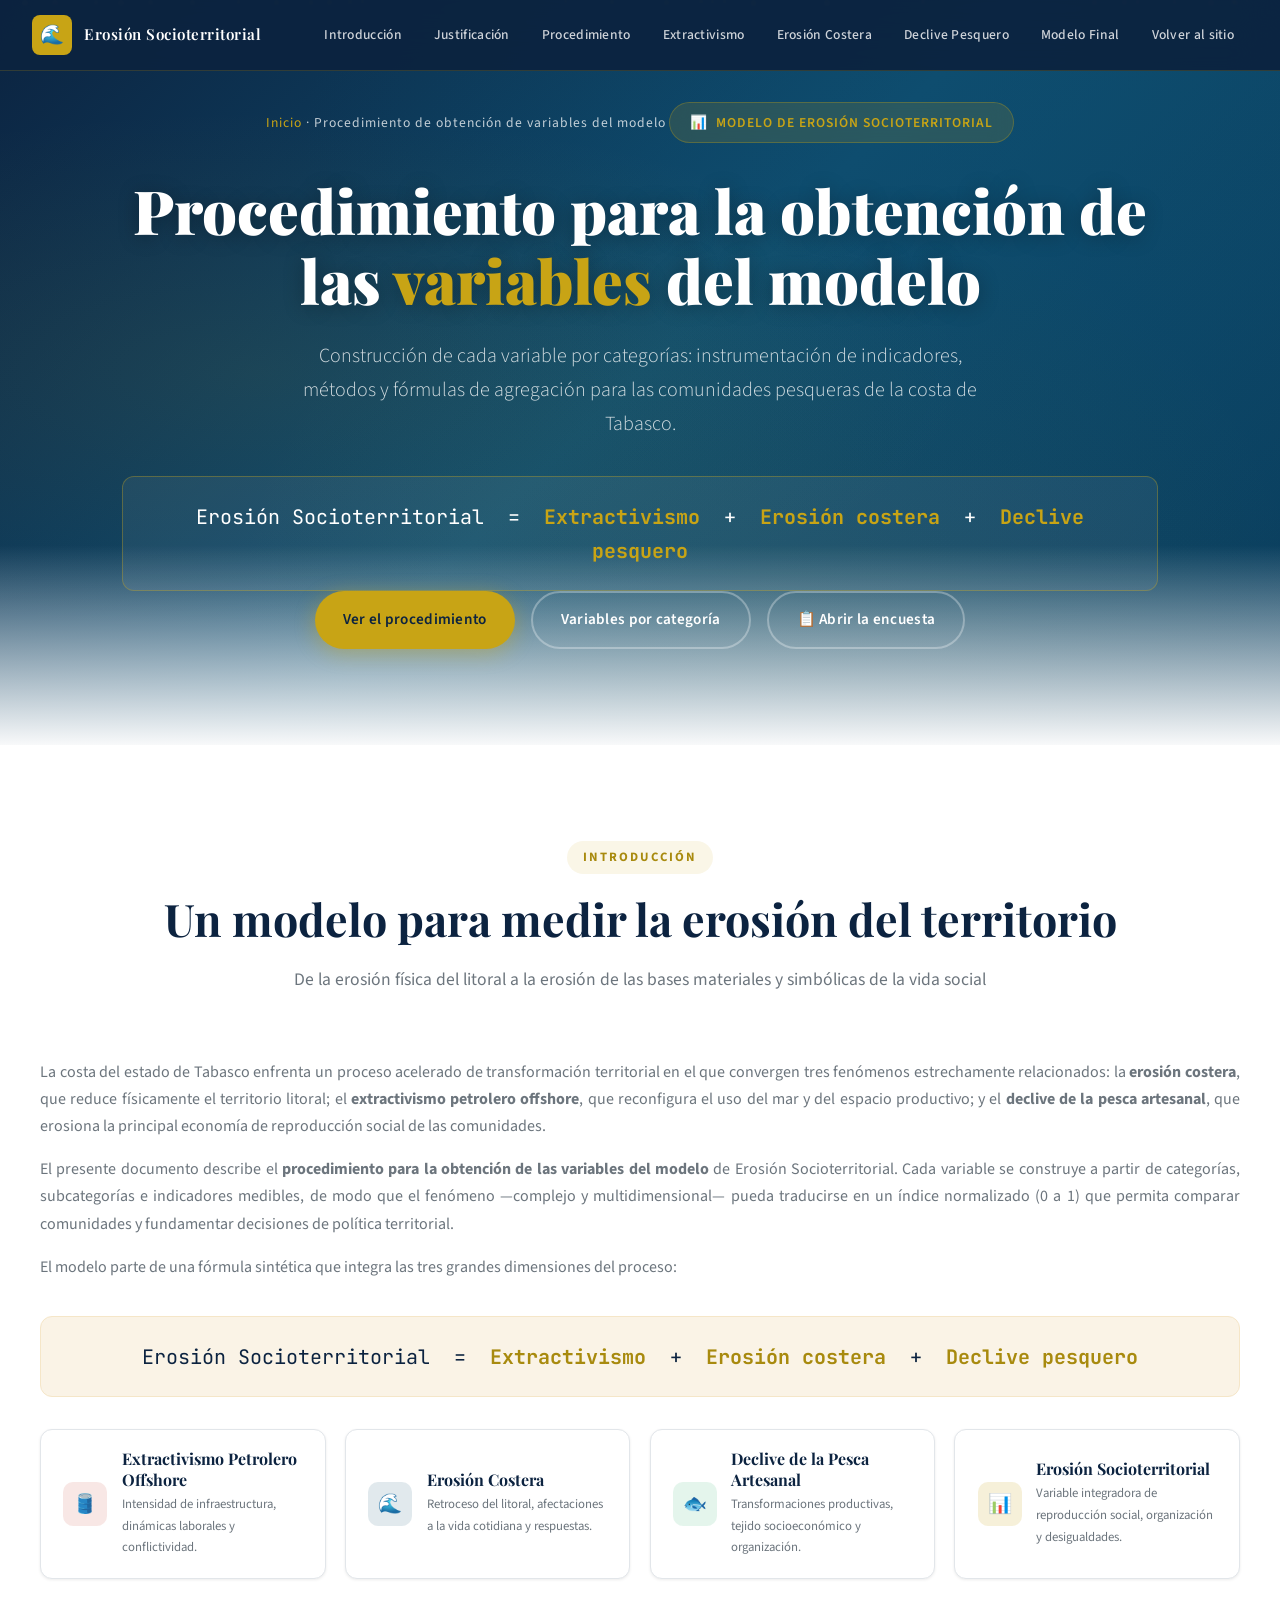
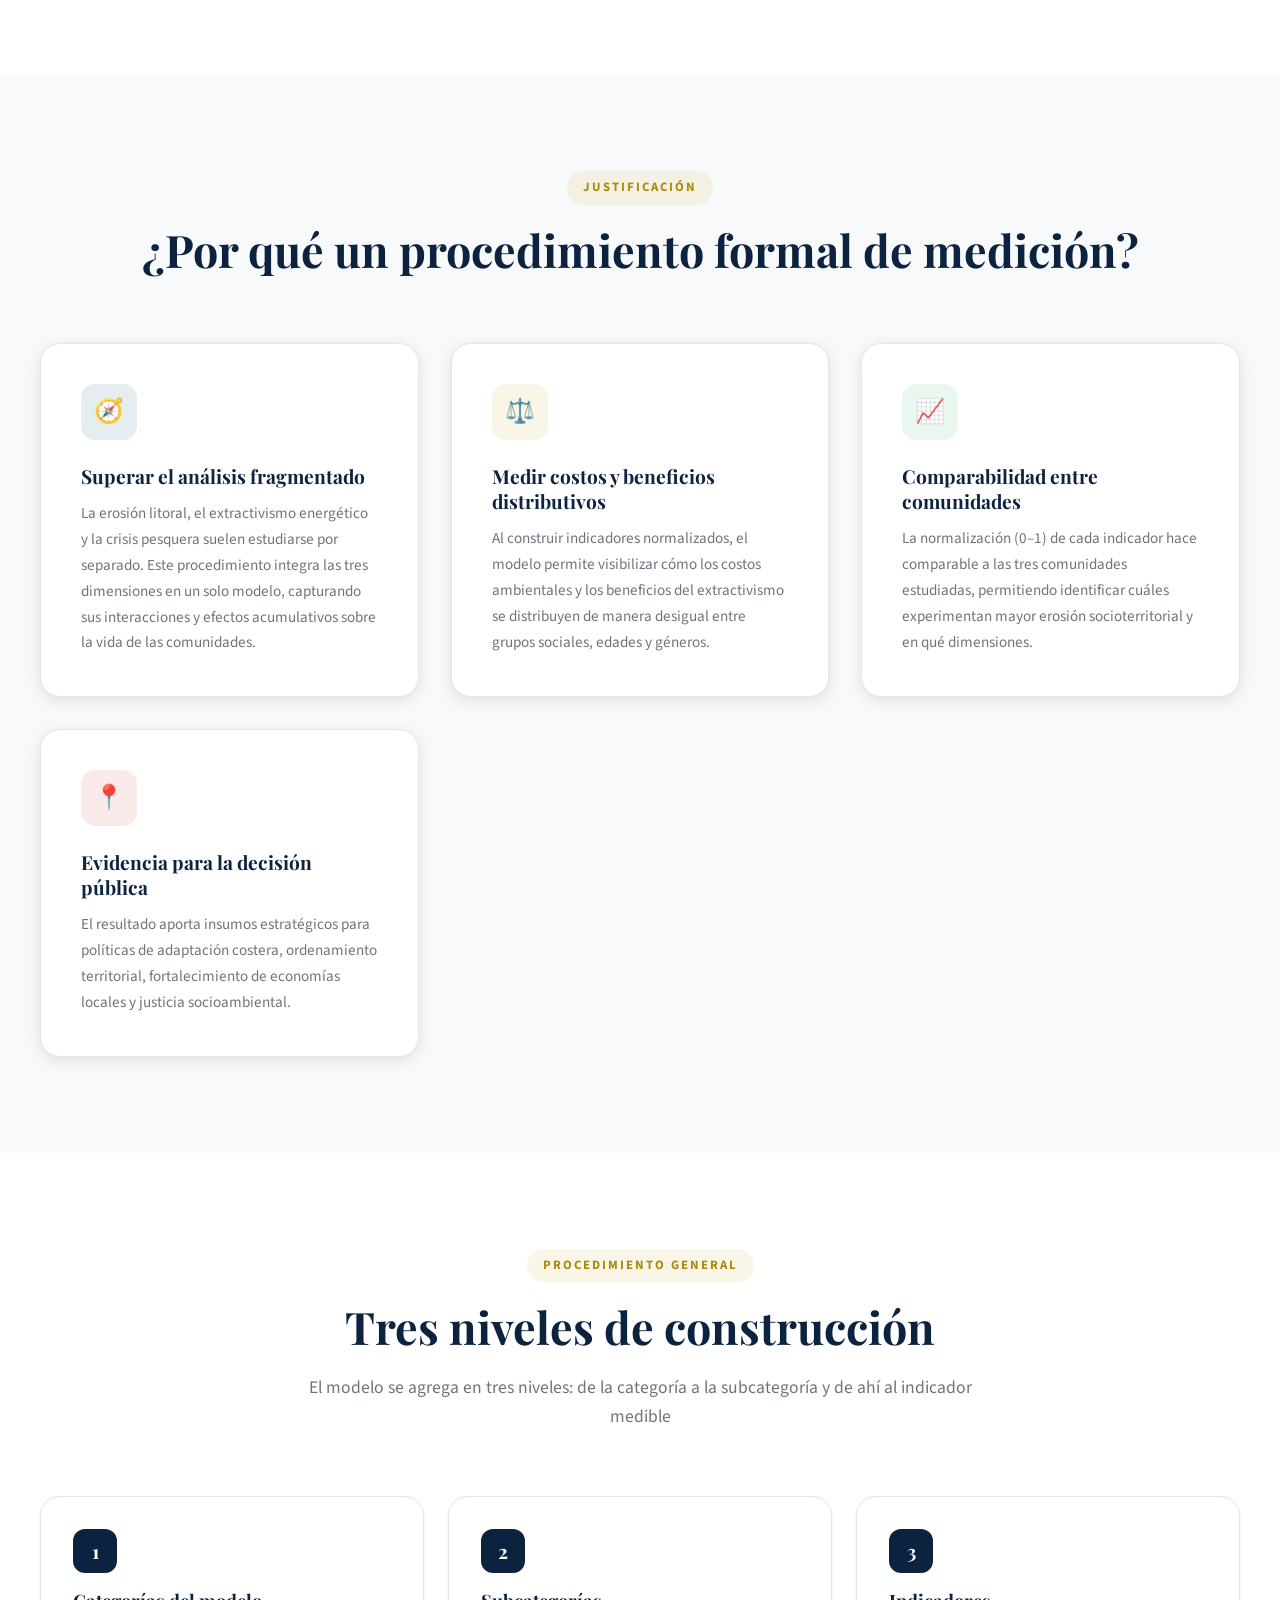
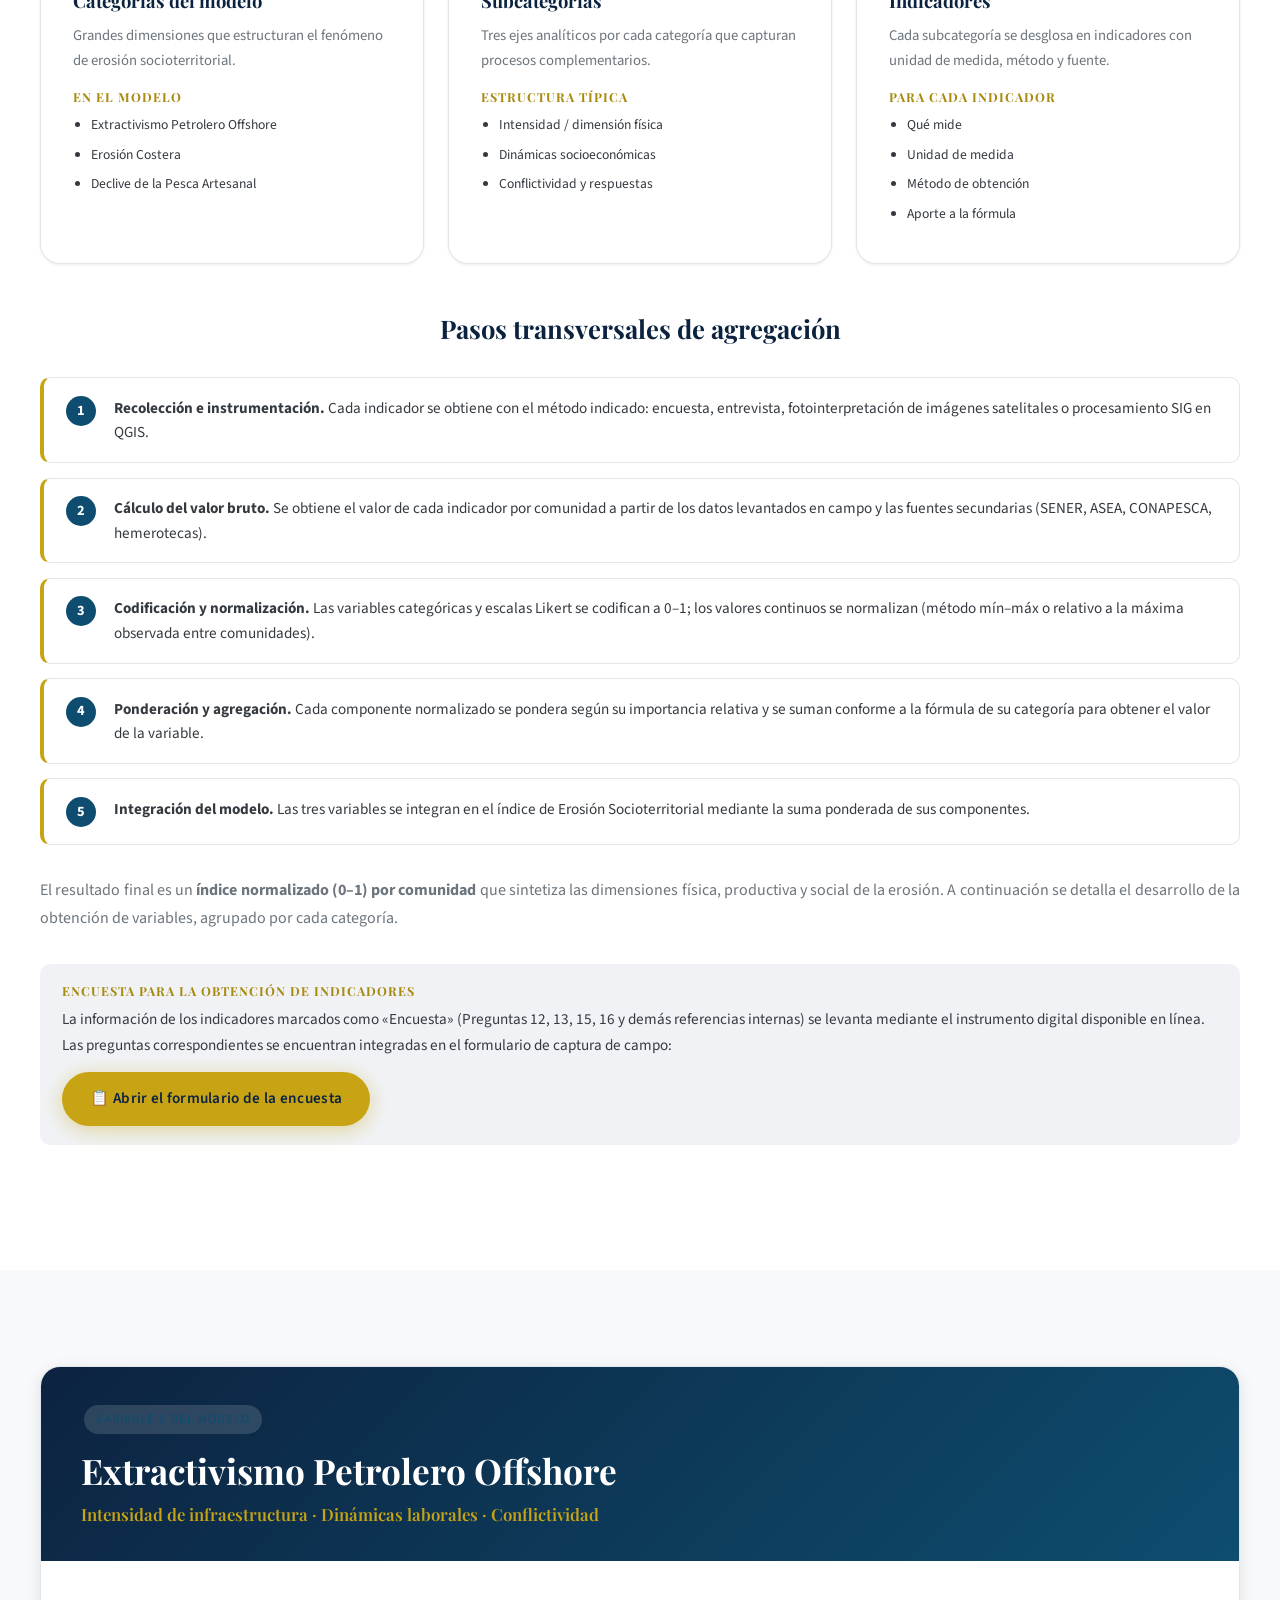
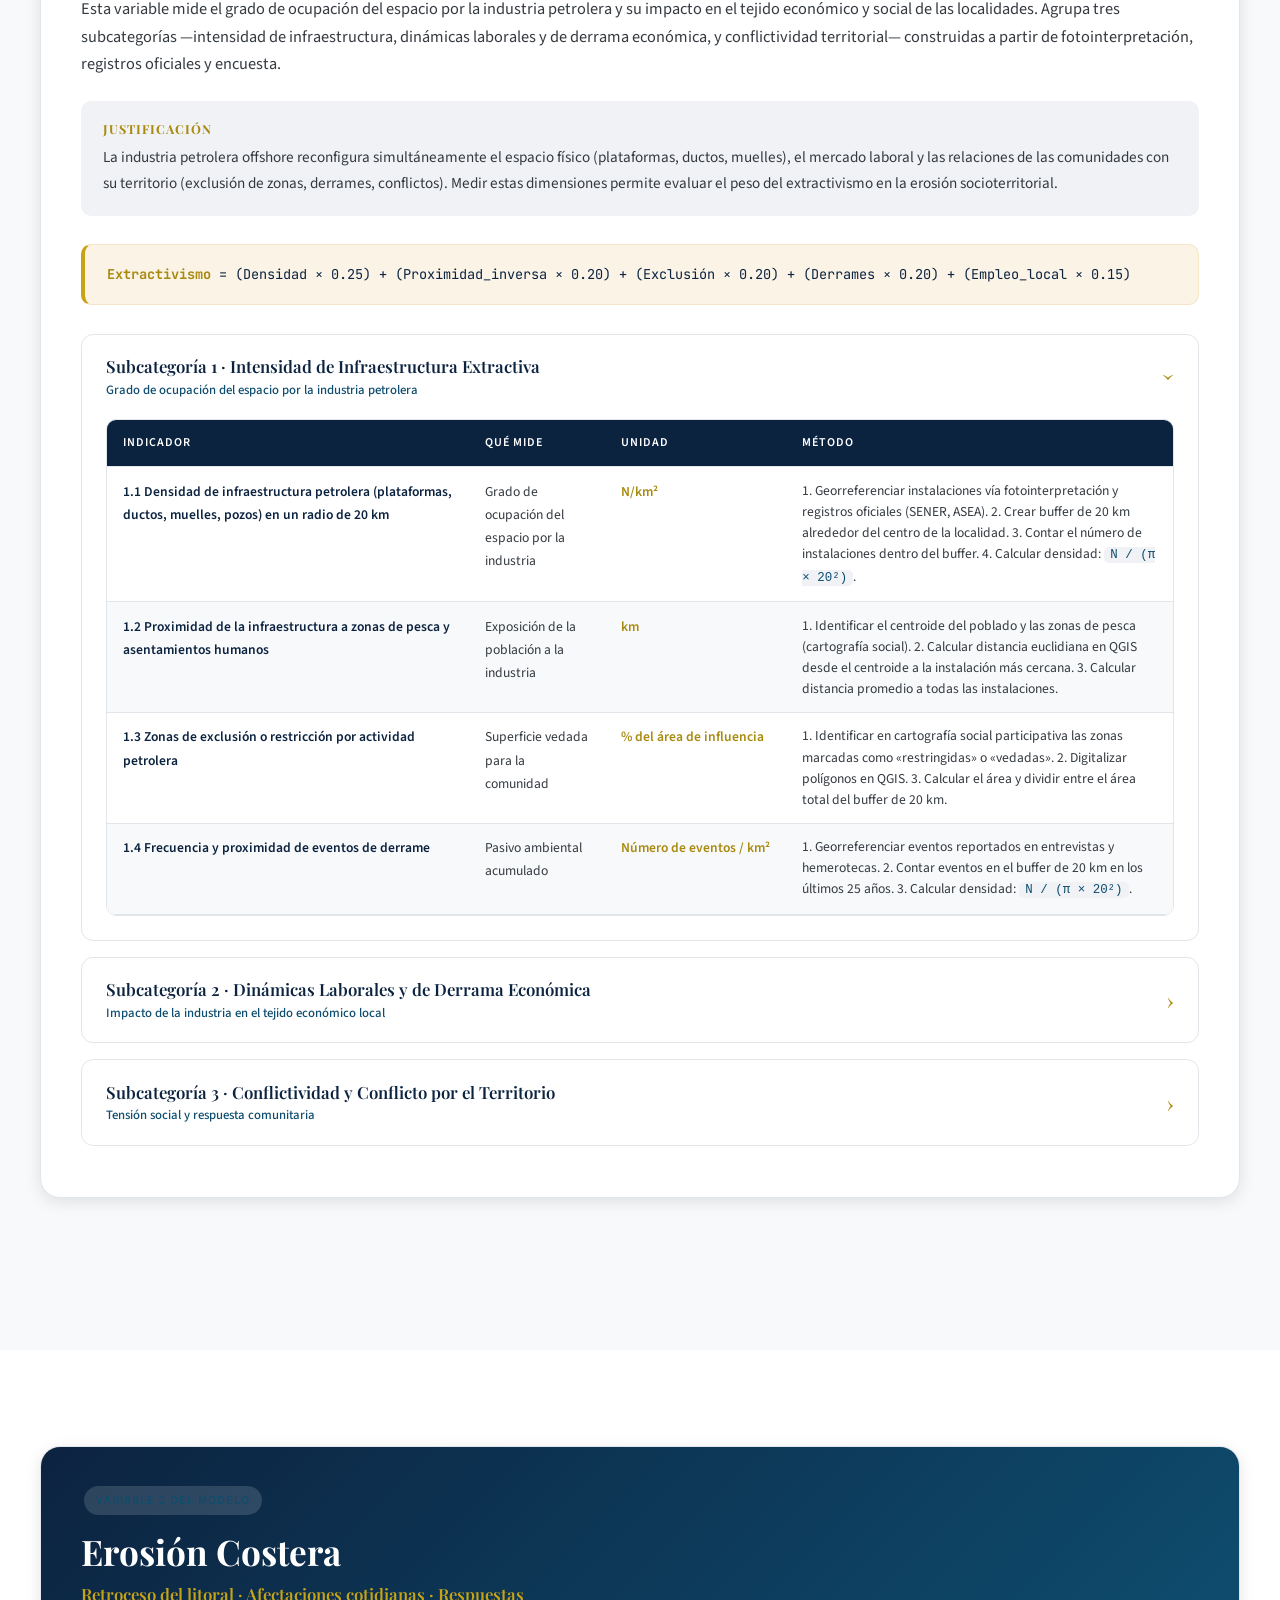
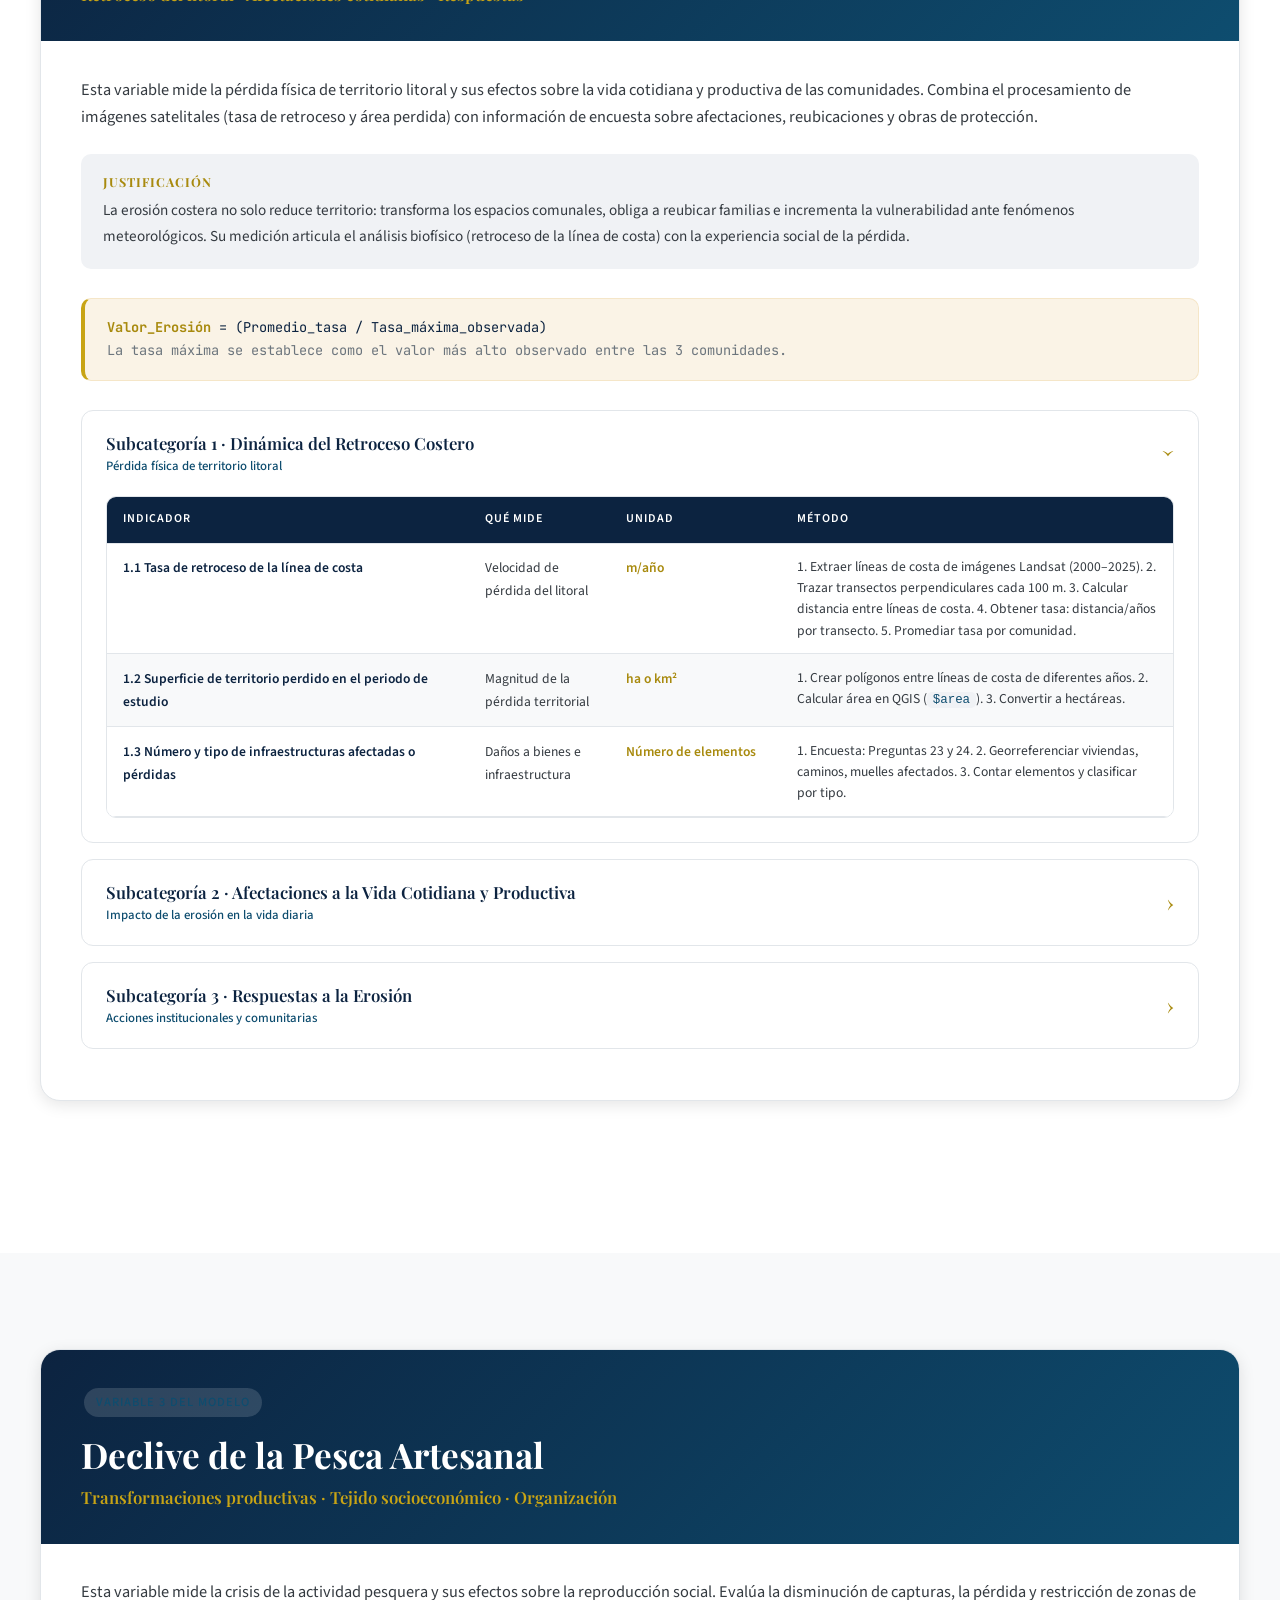
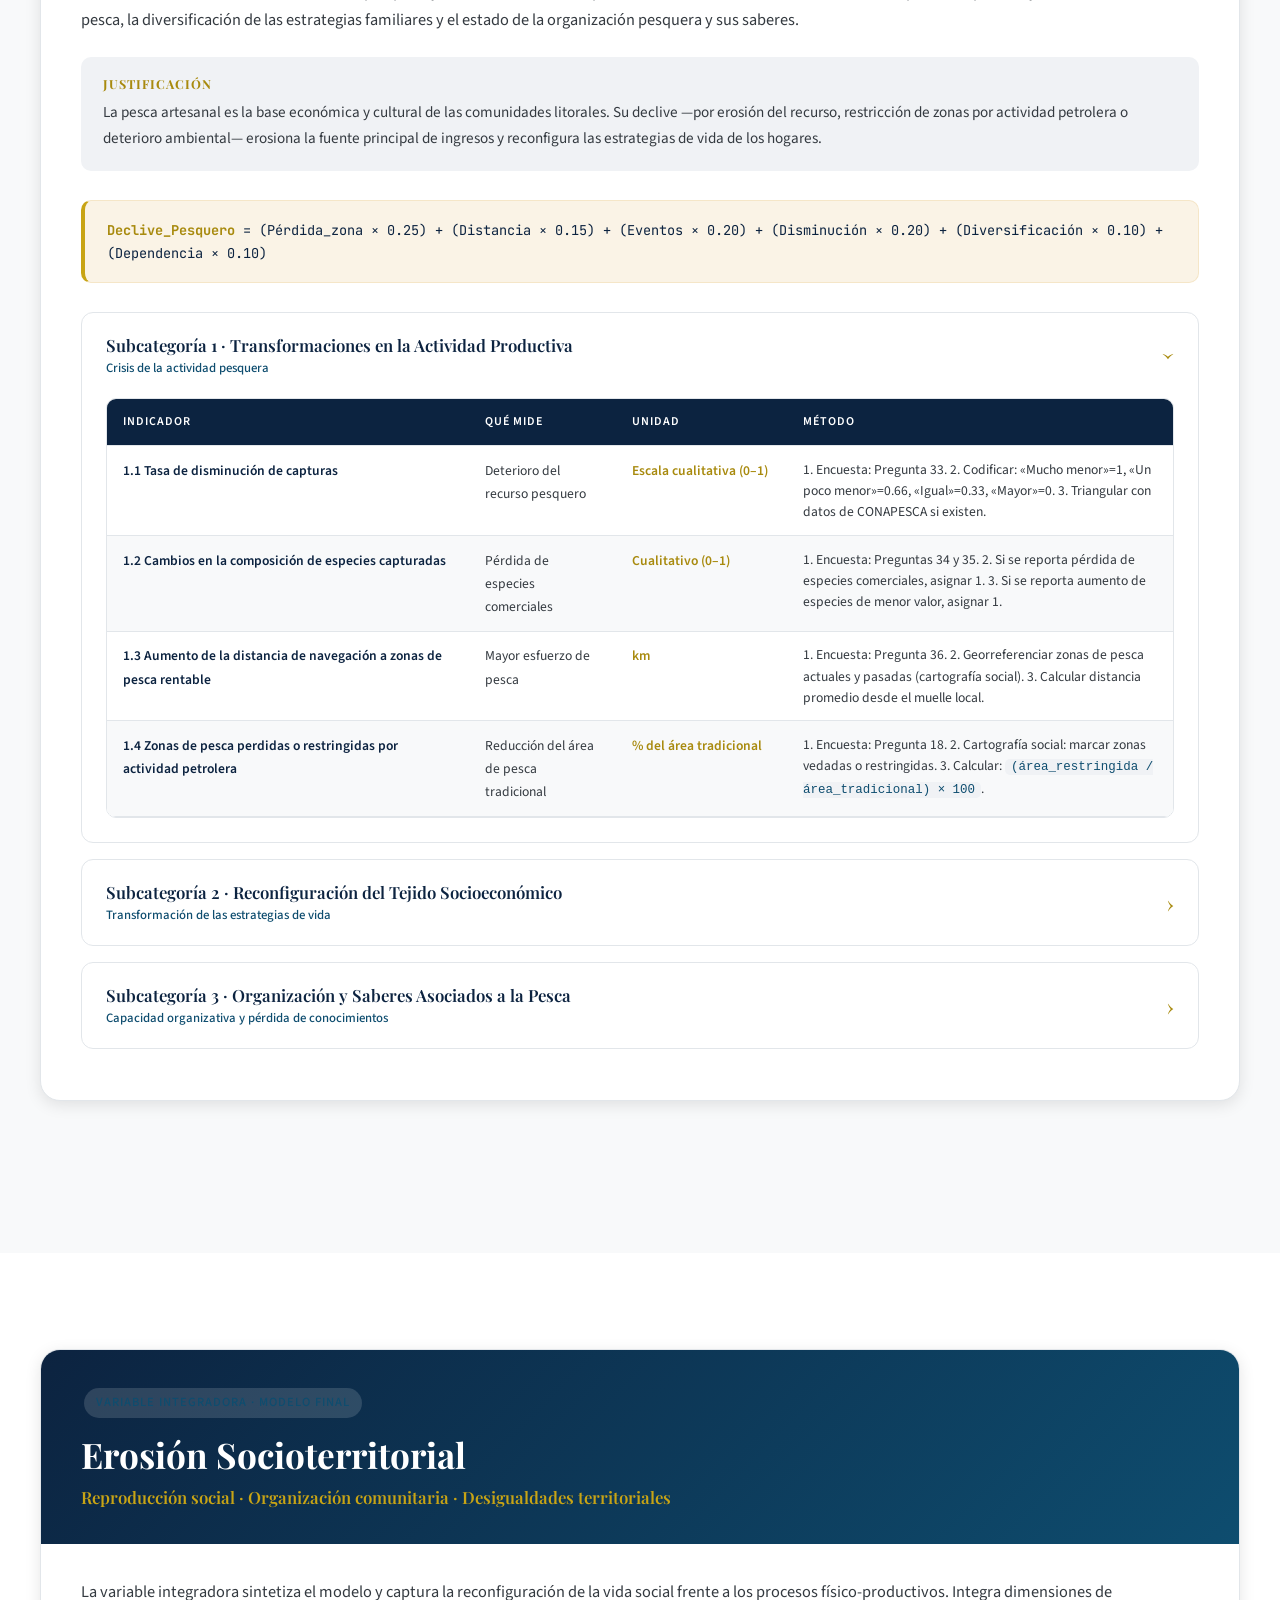
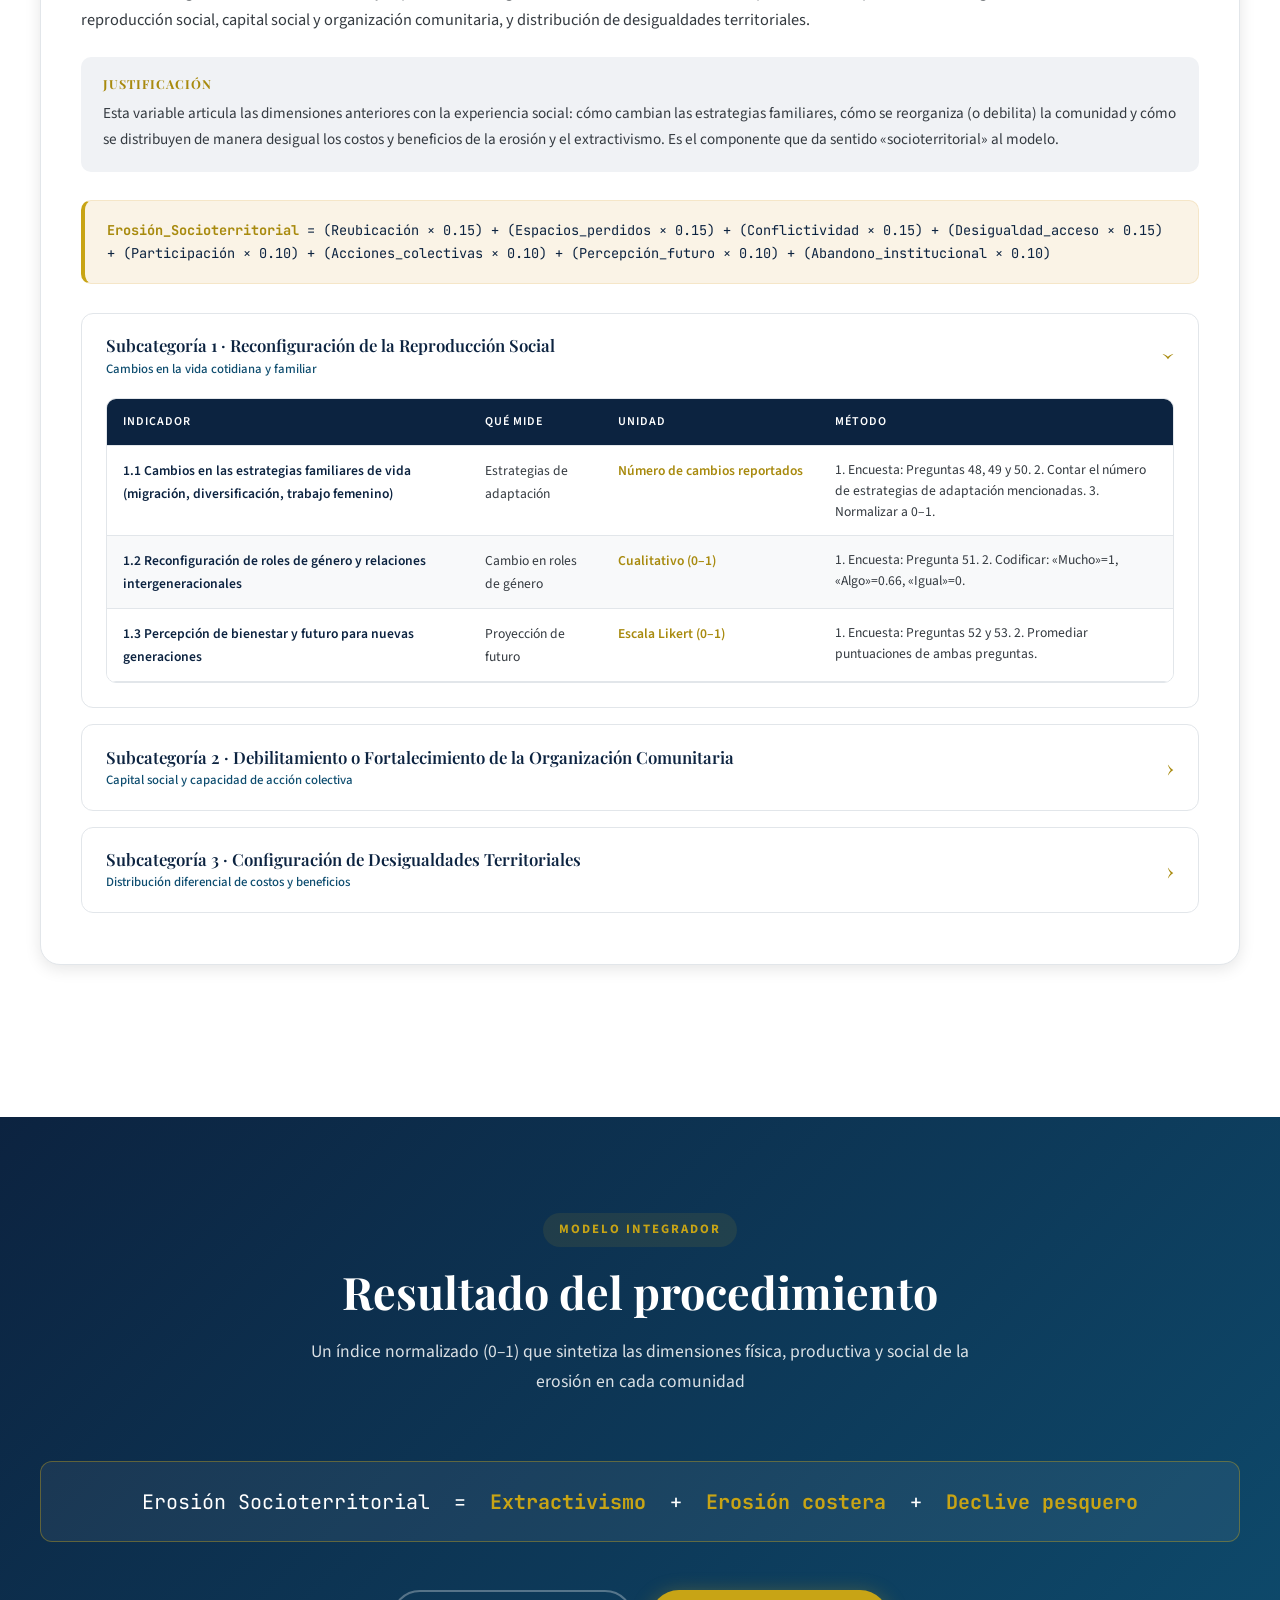
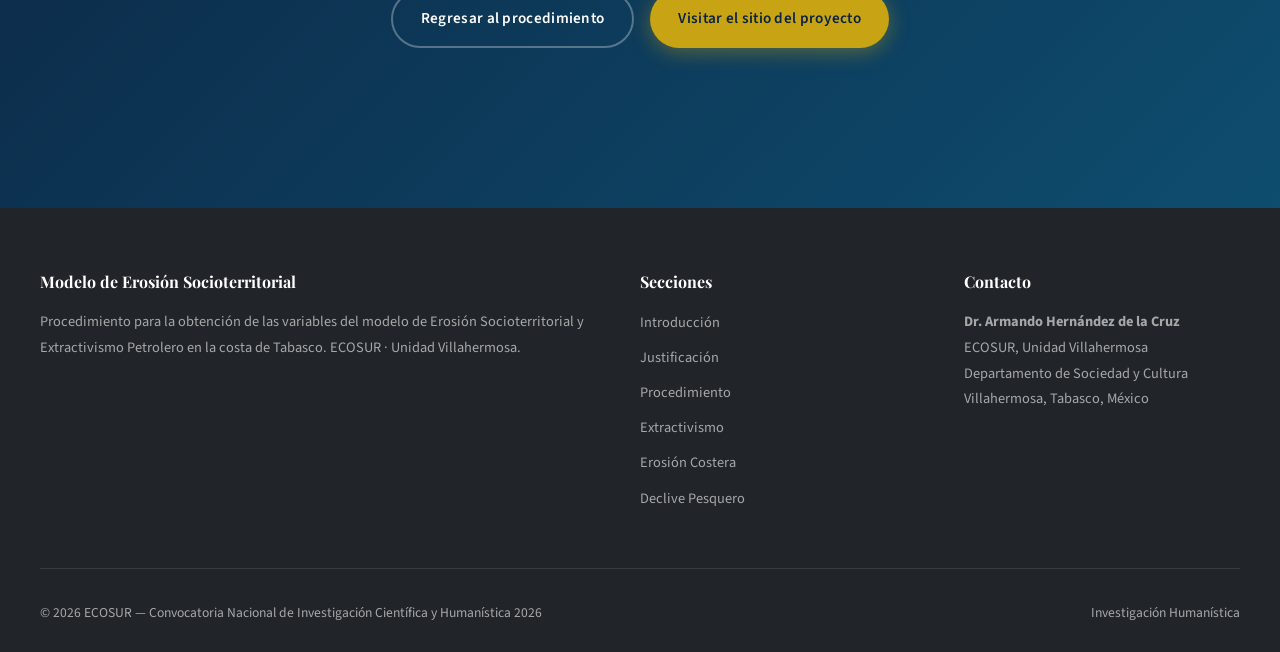
==== modelo.html @ 34bee5a0 "Localidades" ====
<!DOCTYPE html>
<html lang="es">
<head>
  <meta charset="UTF-8">
  <meta name="viewport" content="width=device-width, initial-scale=1.0">
  <title>Modelo de Erosión Socioterritorial · Procedimiento de obtención de variables | ECOSUR</title>
  <meta name="description" content="Procedimiento metodológico para la obtención de las variables del modelo de Erosión Socioterritorial: Extractivismo petrolero, Erosión costera y Declive pesquero. Construcción de cada variable por categorías.">
  <meta name="author" content="Dr. Armando Hernández de la Cruz - ECOSUR">

  <link rel="stylesheet" href="css/style.css">
  <link rel="icon" href="data:image/svg+xml,<svg xmlns='http://www.w3.org/2000/svg' viewBox='0 0 100 100'><text y='.9em' font-size='90'>📊</text></svg>">

  <!-- Estilos propios de esta página (responsivos) -->
  <style>
    .mod-hero {
      padding-top: 70px;
      min-height: auto;
      padding-bottom: 4rem;
    }
    .mod-hero .hero-content { max-width: 1100px; }
    .mod-breadcrumb {
      display: inline-block; margin-bottom: 1.2rem;
      font-size: 0.85rem; color: rgba(255,255,255,0.75);
      letter-spacing: 1px;
    }
    .mod-breadcrumb a { color: var(--accent); text-decoration: none; }
    .mod-breadcrumb a:hover { text-decoration: underline; }
    .mod-model-eq {
      margin-top: 2.2rem; padding: 1.4rem 1.8rem;
      background: rgba(255,255,255,0.06);
      border: 1px solid rgba(200,164,21,0.35);
      border-radius: var(--radius);
      font-family: 'JetBrains Mono', monospace;
      font-size: clamp(0.9rem, 2vw, 1.25rem);
      color: var(--white);
      text-align: center;
      line-height: 1.7;
    }
    .mod-model-eq strong { color: var(--accent); }

    /* Página de contenidos */
    .mod-toc {
      display: grid; grid-template-columns: repeat(auto-fit, minmax(230px,1fr));
      gap: 1.2rem; margin-top: 2rem;
    }
    .mod-toc a {
      text-decoration: none; color: inherit;
      background: var(--white); border: 1px solid var(--gray-200);
      border-radius: var(--radius); padding: 1.2rem 1.4rem;
      box-shadow: var(--shadow-sm); transition: var(--transition);
      display: flex; align-items: center; gap: 0.9rem;
    }
    .mod-toc a:hover { transform: translateY(-4px); box-shadow: var(--shadow-lg); border-color: var(--accent); }
    .mod-toc .ico {
      width: 44px; height: 44px; border-radius: 10px; flex-shrink: 0;
      display: flex; align-items: center; justify-content: center; font-size: 1.2rem;
    }
    .mod-toc .ico.c1 { background: rgba(192,57,43,.12); }
    .mod-toc .ico.c2 { background: rgba(14,77,111,.12); }
    .mod-toc .ico.c3 { background: rgba(39,174,96,.12); }
    .mod-toc .ico.c4 { background: rgba(200,164,21,.16); }
    .mod-toc h4 { font-size: 1rem; margin-bottom: 0.2rem; color: var(--primary); }
    .mod-toc p { font-size: 0.8rem; color: var(--gray-600); margin: 0; }

    /* Flujo metodológico en 3 niveles */
    .mod-flow {
      display: grid; grid-template-columns: repeat(3, 1fr); gap: 1.5rem;
      margin: 2.5rem 0;
    }
    .mod-flow-card {
      background: var(--white); border: 1px solid var(--gray-200);
      border-radius: var(--radius-lg); padding: 2rem; box-shadow: var(--shadow-sm);
      position: relative; transition: var(--transition);
    }
    .mod-flow-card:hover { box-shadow: var(--shadow-lg); transform: translateY(-3px); }
    .mod-flow-num {
      width: 44px; height: 44px; border-radius: 12px; background: var(--primary);
      color: var(--white); display: flex; align-items: center; justify-content: center;
      font-family: 'Playfair Display', serif; font-weight: 700; font-size: 1.2rem;
      margin-bottom: 1rem;
    }
    .mod-flow-card h3 { font-size: 1.15rem; margin-bottom: 0.6rem; color: var(--primary); }
    .mod-flow-card p { font-size: 0.92rem; color: var(--gray-600); margin-bottom: 1rem; }
    .mod-flow-card h5 { font-size: 0.78rem; text-transform: uppercase; letter-spacing: 1px; color: var(--accent-dark); margin-bottom: 0.5rem; }
    .mod-flow-card ul { margin: 0; padding-left: 1.1rem; }
    .mod-flow-card li { font-size: 0.85rem; color: var(--gray-800); margin-bottom: 0.4rem; }

    /* Pasos generales de normalización */
    .mod-steps { margin: 2rem 0; counter-reset: st; }
    .mod-step {
      display: flex; gap: 1.1rem; padding: 1.1rem 1.4rem; margin-bottom: 0.9rem;
      background: var(--white); border: 1px solid var(--gray-200); border-left: 4px solid var(--accent);
      border-radius: 10px; align-items: flex-start;
    }
    .mod-step-n {
      counter-increment: st; flex-shrink: 0;
      width: 30px; height: 30px; border-radius: 50%; background: var(--sea); color: var(--white);
      display: flex; align-items: center; justify-content: center; font-weight: 700; font-size: 0.9rem;
    }
    .mod-step-n::before { content: counter(st); }
    .mod-step p { margin: 0; font-size: 0.95rem; line-height: 1.6; }

    /* Tarjetas de variables */
    .mod-var-anchor { scroll-margin-top: 90px; }
    .mod-var {
      background: var(--white); border: 1px solid var(--gray-200);
      border-radius: var(--radius-lg); box-shadow: var(--shadow-md);
      overflow: hidden; margin-bottom: 3.5rem;
    }
    .mod-var-head {
      padding: 2.2rem 2.5rem; color: var(--white);
      background: linear-gradient(135deg, var(--primary), var(--sea));
      position: relative;
    }
    .mod-var-head .tag {
      display: inline-block; font-size: 0.78rem; letter-spacing: 1px; text-transform: uppercase;
      background: rgba(255,255,255,0.14); padding: 4px 12px; border-radius: 50px; margin-bottom: 0.9rem;
    }
    .mod-var-head h2 { color: var(--white); font-size: clamp(1.5rem,3vw,2.2rem); margin-bottom: 0.6rem; }
    .mod-var-head h3 { color: var(--accent); font-size: 1.05rem; font-weight: 600; }
    .mod-var-body { padding: 2.2rem 2.5rem; }
    .mod-var-body .lead { font-size: 1.02rem; color: var(--gray-800); margin-bottom: 1.4rem; }

    .mod-formula {
      background: var(--sand-light); border: 1px solid var(--sand);
      border-left: 4px solid var(--accent); border-radius: 10px;
      padding: 1.1rem 1.4rem; margin: 1.2rem 0 1.8rem;
      font-family: 'JetBrains Mono', monospace; font-size: 0.85rem; color: var(--primary);
      overflow-x: auto; white-space: normal; line-height: 1.7;
    }
    .mod-formula .fl { color: var(--accent-dark); font-weight: 700; }

    .mod-why {
      background: var(--gray-100); border-radius: 10px; padding: 1.2rem 1.4rem; margin-bottom: 1.8rem;
    }
    .mod-why h5 { font-size: 0.78rem; text-transform: uppercase; letter-spacing: 1px; color: var(--accent-dark); margin-bottom: 0.5rem; }
    .mod-why p { margin: 0; font-size: 0.95rem; }

    /* Subcategorías / acordeón */
    .mod-sub { border: 1px solid var(--gray-200); border-radius: 12px; margin-bottom: 1rem; overflow: hidden; background: var(--white); }
    .mod-sub-head {
      width: 100%; text-align: left; background: none; border: none; cursor: pointer;
      padding: 1.3rem 1.5rem; display: flex; align-items: center; gap: 1rem;
      font-family: 'Playfair Display', serif; font-size: 1.05rem; font-weight: 600; color: var(--primary);
    }
    .mod-sub-head .arrow { margin-left: auto; transition: transform .3s ease; color: var(--accent-dark); font-size: 1.2rem; flex-shrink: 0; }
    .mod-sub.open .mod-sub-head .arrow { transform: rotate(90deg); }
    .mod-sub-head:hover { background: var(--gray-50); }
    .mod-sub-mide {
      display: block; font-family: 'Source Sans 3', sans-serif; font-weight: 500;
      font-size: 0.8rem; color: var(--sea); margin-top: 0.2rem;
    }
    .mod-sub-body { display: none; padding: 0 1.5rem 1.5rem; }
    .mod-sub.open .mod-sub-body { display: block; }

    .mod-scroll { overflow-x: auto; border-radius: 10px; border: 1px solid var(--gray-200); }
    .mod-ind {
      width: 100%; border-collapse: collapse; min-width: 720px; background: var(--white);
      font-size: 0.85rem;
    }
    .mod-ind th, .mod-ind td { padding: 0.8rem 1rem; text-align: left; vertical-align: top; border-bottom: 1px solid var(--gray-200); }
    .mod-ind thead th {
      background: var(--primary); color: var(--white); font-size: 0.75rem;
      text-transform: uppercase; letter-spacing: 1px; font-weight: 600;
    }
    .mod-ind tbody tr:nth-child(even) { background: var(--gray-50); }
    .mod-ind .in { font-weight: 600; color: var(--primary); width: 34%; }
    .mod-ind .um { color: var(--accent-dark); font-weight: 600; white-space: nowrap; width: 16%; }
    .mod-ind .me { color: var(--gray-800); line-height: 1.55; }
    .mod-ind .me code { background: var(--gray-100); padding: 1px 6px; border-radius: 5px; font-size: 0.78rem; color: var(--sea); }

    /* Integración */
    .mod-integration {
      background: linear-gradient(135deg, var(--primary), var(--sea));
      color: var(--white);
    }
    .mod-integration .section-label { color: var(--accent); }
    .mod-integration p { color: rgba(255,255,255,0.85); }
    .mod-integration .mod-model-eq { margin-top: 0; }

    /* Responsive */
    @media (max-width: 900px) {
      .mod-flow { grid-template-columns: 1fr; }
    }
    @media (max-width: 768px) {
      .mod-var-head, .mod-var-body { padding: 1.5rem 1.3rem; }
      .mod-ind { min-width: 640px; font-size: 0.8rem; }
    }
  </style>
</head>
<body>

  <!-- ==================== NAVBAR ==================== -->
  <nav class="navbar">
    <div class="navbar-inner">
      <a href="index.html" class="navbar-brand">
        <div class="brand-icon">🌊</div>
        <span class="brand-text">Erosión Socioterritorial</span>
      </a>
      <button class="hamburger" aria-label="Menú">
        <span></span><span></span><span></span>
      </button>
      <ul class="nav-links">
        <li><a href="#introduccion">Introducción</a></li>
        <li><a href="#justificacion">Justificación</a></li>
        <li><a href="#procedimiento">Procedimiento</a></li>
        <li><a href="#extractivismo">Extractivismo</a></li>
        <li><a href="#erosion-costera">Erosión Costera</a></li>
        <li><a href="#declive-pesquero">Declive Pesquero</a></li>
        <li><a href="#socioterritorial">Modelo Final</a></li>
        <li><a href="index.html">Volver al sitio</a></li>
      </ul>
    </div>
  </nav>

  <!-- ==================== HERO ==================== -->
  <header class="hero mod-hero" id="inicio">
    <div class="hero-particles"></div>
    <div class="hero-content">
      <div class="mod-breadcrumb">
        <a href="index.html">Inicio</a> · Procedimiento de obtención de variables del modelo
      </div>
      <div class="hero-badge"><span>📊</span> Modelo de Erosión Socioterritorial</div>
      <h1 class="hero-title">
        Procedimiento para la obtención de las <span class="highlight">variables</span> del modelo
      </h1>
      <p class="hero-subtitle">
        Construcción de cada variable por categorías: instrumentación de indicadores, métodos y fórmulas de agregación para las comunidades pesqueras de la costa de Tabasco.
      </p>
      <div class="mod-model-eq">
        Erosión Socioterritorial &nbsp;= &nbsp;<strong>Extractivismo</strong> &nbsp;+&nbsp; <strong>Erosión costera</strong> &nbsp;+&nbsp; <strong>Declive pesquero</strong>
      </div>
      <div class="hero-buttons">
        <a href="#procedimiento" class="btn btn-primary">Ver el procedimiento</a>
        <a href="#extractivismo" class="btn btn-outline">Variables por categoría</a>
        <a href="https://ee.kobotoolbox.org/x/BoY7AoSv" class="btn btn-outline" target="_blank" rel="noopener">📋 Abrir la encuesta</a>
      </div>
    </div>
  </header>

  <!-- ==================== INTRODUCCIÓN ==================== -->
  <section class="section section-alt mod-var-anchor" id="introduccion">
    <div class="container">
      <div class="section-header reveal">
        <span class="section-label">Introducción</span>
        <h2 class="section-title">Un modelo para medir la erosión del territorio</h2>
        <p class="section-desc">De la erosión física del litoral a la erosión de las bases materiales y simbólicas de la vida social</p>
      </div>

      <div class="content-block reveal">
        <p>La costa del estado de Tabasco enfrenta un proceso acelerado de transformación territorial en el que convergen tres fenómenos estrechamente relacionados: la <strong>erosión costera</strong>, que reduce físicamente el territorio litoral; el <strong>extractivismo petrolero offshore</strong>, que reconfigura el uso del mar y del espacio productivo; y el <strong>declive de la pesca artesanal</strong>, que erosiona la principal economía de reproducción social de las comunidades.</p>
        <p>El presente documento describe el <strong>procedimiento para la obtención de las variables del modelo</strong> de Erosión Socioterritorial. Cada variable se construye a partir de categorías, subcategorías e indicadores medibles, de modo que el fenómeno —complejo y multidimensional— pueda traducirse en un índice normalizado (0 a 1) que permita comparar comunidades y fundamentar decisiones de política territorial.</p>
        <p>El modelo parte de una fórmula sintética que integra las tres grandes dimensiones del proceso:</p>
      </div>

      <div class="mod-model-eq reveal" style="background:var(--sand-light); border-color:var(--sand); color:var(--primary);">
        Erosión Socioterritorial &nbsp;= &nbsp;<strong style="color:var(--accent-dark)">Extractivismo</strong> &nbsp;+&nbsp; <strong style="color:var(--accent-dark)">Erosión costera</strong> &nbsp;+&nbsp; <strong style="color:var(--accent-dark)">Declive pesquero</strong>
      </div>

      <div class="mod-toc reveal">
        <a href="#extractivismo">
          <div class="ico c1">🛢️</div>
          <div><h4>Extractivismo Petrolero Offshore</h4><p>Intensidad de infraestructura, dinámicas laborales y conflictividad.</p></div>
        </a>
        <a href="#erosion-costera">
          <div class="ico c2">🌊</div>
          <div><h4>Erosión Costera</h4><p>Retroceso del litoral, afectaciones a la vida cotidiana y respuestas.</p></div>
        </a>
        <a href="#declive-pesquero">
          <div class="ico c3">🐟</div>
          <div><h4>Declive de la Pesca Artesanal</h4><p>Transformaciones productivas, tejido socioeconómico y organización.</p></div>
        </a>
        <a href="#socioterritorial">
          <div class="ico c4">📊</div>
          <div><h4>Erosión Socioterritorial</h4><p>Variable integradora de reproducción social, organización y desigualdades.</p></div>
        </a>
      </div>
    </div>
  </section>

  <!-- ==================== JUSTIFICACIÓN ==================== -->
  <section class="section mod-var-anchor" id="justificacion">
    <div class="container">
      <div class="section-header reveal">
        <span class="section-label">Justificación</span>
        <h2 class="section-title">¿Por qué un procedimiento formal de medición?</h2>
      </div>

      <div class="info-grid reveal">
        <div class="info-card">
          <div class="info-card-icon blue">🧭</div>
          <h3>Superar el análisis fragmentado</h3>
          <p>La erosión litoral, el extractivismo energético y la crisis pesquera suelen estudiarse por separado. Este procedimiento integra las tres dimensiones en un solo modelo, capturando sus interacciones y efectos acumulativos sobre la vida de las comunidades.</p>
        </div>
        <div class="info-card">
          <div class="info-card-icon gold">⚖️</div>
          <h3>Medir costos y beneficios distributivos</h3>
          <p>Al construir indicadores normalizados, el modelo permite visibilizar cómo los costos ambientales y los beneficios del extractivismo se distribuyen de manera desigual entre grupos sociales, edades y géneros.</p>
        </div>
        <div class="info-card">
          <div class="info-card-icon green">📈</div>
          <h3>Comparabilidad entre comunidades</h3>
          <p>La normalización (0–1) de cada indicador hace comparable a las tres comunidades estudiadas, permitiendo identificar cuáles experimentan mayor erosión socioterritorial y en qué dimensiones.</p>
        </div>
        <div class="info-card">
          <div class="info-card-icon red">📍</div>
          <h3>Evidencia para la decisión pública</h3>
          <p>El resultado aporta insumos estratégicos para políticas de adaptación costera, ordenamiento territorial, fortalecimiento de economías locales y justicia socioambiental.</p>
        </div>
      </div>
    </div>
  </section>

  <!-- ==================== PROCEDIMIENTO GENERAL ==================== -->
  <section class="section section-alt mod-var-anchor" id="procedimiento">
    <div class="container">
      <div class="section-header reveal">
        <span class="section-label">Procedimiento general</span>
        <h2 class="section-title">Tres niveles de construcción</h2>
        <p class="section-desc">El modelo se agrega en tres niveles: de la categoría a la subcategoría y de ahí al indicador medible</p>
      </div>

      <div class="mod-flow reveal">
        <div class="mod-flow-card">
          <div class="mod-flow-num">1</div>
          <h3>Categorías del modelo</h3>
          <p>Grandes dimensiones que estructuran el fenómeno de erosión socioterritorial.</p>
          <h5>En el modelo</h5>
          <ul>
            <li>Extractivismo Petrolero Offshore</li>
            <li>Erosión Costera</li>
            <li>Declive de la Pesca Artesanal</li>
          </ul>
        </div>
        <div class="mod-flow-card">
          <div class="mod-flow-num">2</div>
          <h3>Subcategorías</h3>
          <p>Tres ejes analíticos por cada categoría que capturan procesos complementarios.</p>
          <h5>Estructura típica</h5>
          <ul>
            <li>Intensidad / dimensión física</li>
            <li>Dinámicas socioeconómicas</li>
            <li>Conflictividad y respuestas</li>
          </ul>
        </div>
        <div class="mod-flow-card">
          <div class="mod-flow-num">3</div>
          <h3>Indicadores</h3>
          <p>Cada subcategoría se desglosa en indicadores con unidad de medida, método y fuente.</p>
          <h5>Para cada indicador</h5>
          <ul>
            <li>Qué mide</li>
            <li>Unidad de medida</li>
            <li>Método de obtención</li>
            <li>Aporte a la fórmula</li>
          </ul>
        </div>
      </div>

      <div class="section-header reveal" style="margin:3rem 0 2rem;">
        <h2 class="section-title" style="font-size:1.6rem;">Pasos transversales de agregación</h2>
      </div>

      <div class="mod-steps reveal">
        <div class="mod-step"><span class="mod-step-n"></span><p><strong>Recolección e instrumentación.</strong> Cada indicador se obtiene con el método indicado: encuesta, entrevista, fotointerpretación de imágenes satelitales o procesamiento SIG en QGIS.</p></div>
        <div class="mod-step"><span class="mod-step-n"></span><p><strong>Cálculo del valor bruto.</strong> Se obtiene el valor de cada indicador por comunidad a partir de los datos levantados en campo y las fuentes secundarias (SENER, ASEA, CONAPESCA, hemerotecas).</p></div>
        <div class="mod-step"><span class="mod-step-n"></span><p><strong>Codificación y normalización.</strong> Las variables categóricas y escalas Likert se codifican a 0–1; los valores continuos se normalizan (método mín–máx o relativo a la máxima observada entre comunidades).</p></div>
        <div class="mod-step"><span class="mod-step-n"></span><p><strong>Ponderación y agregación.</strong> Cada componente normalizado se pondera según su importancia relativa y se suman conforme a la fórmula de su categoría para obtener el valor de la variable.</p></div>
        <div class="mod-step"><span class="mod-step-n"></span><p><strong>Integración del modelo.</strong> Las tres variables se integran en el índice de Erosión Socioterritorial mediante la suma ponderada de sus componentes.</p></div>
      </div>

      <div class="content-block reveal" style="margin-top:2rem;">
        <p>El resultado final es un <strong>índice normalizado (0–1) por comunidad</strong> que sintetiza las dimensiones física, productiva y social de la erosión. A continuación se detalla el desarrollo de la obtención de variables, agrupado por cada categoría.</p>
      </div>

      <div class="mod-why reveal" style="margin-top:1.5rem;">
        <h5>Encuesta para la obtención de indicadores</h5>
        <p>La información de los indicadores marcados como «Encuesta» (Preguntas 12, 13, 15, 16 y demás referencias internas) se levanta mediante el instrumento digital disponible en línea. Las preguntas correspondientes se encuentran integradas en el formulario de captura de campo:</p>
        <p style="margin-top:0.8rem;">
          <a href="https://ee.kobotoolbox.org/x/BoY7AoSv" class="btn btn-primary" target="_blank" rel="noopener">📋 Abrir el formulario de la encuesta</a>
        </p>
      </div>
    </div>
  </section>

  <!-- ==================== VARIABLE 1: EXTRACTIVISMO ==================== -->
  <section class="section mod-var-anchor" id="extractivismo">
    <div class="container">
      <div class="mod-var reveal">
        <div class="mod-var-head">
          <span class="tag">Variable 1 del modelo</span>
          <h2>Extractivismo Petrolero Offshore</h2>
          <h3>Intensidad de infraestructura · Dinámicas laborales · Conflictividad</h3>
        </div>
        <div class="mod-var-body">
          <p class="lead">Esta variable mide el grado de ocupación del espacio por la industria petrolera y su impacto en el tejido económico y social de las localidades. Agrupa tres subcategorías —intensidad de infraestructura, dinámicas laborales y de derrama económica, y conflictividad territorial— construidas a partir de fotointerpretación, registros oficiales y encuesta.</p>

          <div class="mod-why">
            <h5>Justificación</h5>
            <p>La industria petrolera offshore reconfigura simultáneamente el espacio físico (plataformas, ductos, muelles), el mercado laboral y las relaciones de las comunidades con su territorio (exclusión de zonas, derrames, conflictos). Medir estas dimensiones permite evaluar el peso del extractivismo en la erosión socioterritorial.</p>
          </div>

          <div class="mod-formula">
            <span class="fl">Extractivismo</span> = (Densidad × 0.25) + (Proximidad_inversa × 0.20) + (Exclusión × 0.20) + (Derrames × 0.20) + (Empleo_local × 0.15)
          </div>

          <!-- Subcategoría 1.1 -->
          <div class="mod-sub open">
            <button class="mod-sub-head" type="button">
              <span>Subcategoría 1 · Intensidad de Infraestructura Extractiva
                <span class="mod-sub-mide">Grado de ocupación del espacio por la industria petrolera</span>
              </span>
              <span class="arrow">›</span>
            </button>
            <div class="mod-sub-body">
              <div class="mod-scroll">
                <table class="mod-ind">
                  <thead><tr><th>Indicador</th><th>Qué mide</th><th>Unidad</th><th>Método</th></tr></thead>
                  <tbody>
                    <tr>
                      <td class="in">1.1 Densidad de infraestructura petrolera (plataformas, ductos, muelles, pozos) en un radio de 20 km</td>
                      <td>Grado de ocupación del espacio por la industria</td>
                      <td class="um">N/km²</td>
                      <td class="me">1. Georreferenciar instalaciones vía fotointerpretación y registros oficiales (SENER, ASEA). 2. Crear buffer de 20 km alrededor del centro de la localidad. 3. Contar el número de instalaciones dentro del buffer. 4. Calcular densidad: <code>N / (π × 20²)</code>.</td>
                    </tr>
                    <tr>
                      <td class="in">1.2 Proximidad de la infraestructura a zonas de pesca y asentamientos humanos</td>
                      <td>Exposición de la población a la industria</td>
                      <td class="um">km</td>
                      <td class="me">1. Identificar el centroide del poblado y las zonas de pesca (cartografía social). 2. Calcular distancia euclidiana en QGIS desde el centroide a la instalación más cercana. 3. Calcular distancia promedio a todas las instalaciones.</td>
                    </tr>
                    <tr>
                      <td class="in">1.3 Zonas de exclusión o restricción por actividad petrolera</td>
                      <td>Superficie vedada para la comunidad</td>
                      <td class="um">% del área de influencia</td>
                      <td class="me">1. Identificar en cartografía social participativa las zonas marcadas como «restringidas» o «vedadas». 2. Digitalizar polígonos en QGIS. 3. Calcular el área y dividir entre el área total del buffer de 20 km.</td>
                    </tr>
                    <tr>
                      <td class="in">1.4 Frecuencia y proximidad de eventos de derrame</td>
                      <td>Pasivo ambiental acumulado</td>
                      <td class="um">Número de eventos / km²</td>
                      <td class="me">1. Georreferenciar eventos reportados en entrevistas y hemerotecas. 2. Contar eventos en el buffer de 20 km en los últimos 25 años. 3. Calcular densidad: <code>N / (π × 20²)</code>.</td>
                    </tr>
                  </tbody>
                </table>
              </div>
            </div>
          </div>

          <!-- Subcategoría 1.2 -->
          <div class="mod-sub">
            <button class="mod-sub-head" type="button">
              <span>Subcategoría 2 · Dinámicas Laborales y de Derrama Económica
                <span class="mod-sub-mide">Impacto de la industria en el tejido económico local</span>
              </span>
              <span class="arrow">›</span>
            </button>
            <div class="mod-sub-body">
              <div class="mod-scroll">
                <table class="mod-ind">
                  <thead><tr><th>Indicador</th><th>Qué mide</th><th>Unidad</th><th>Método</th></tr></thead>
                  <tbody>
                    <tr>
                      <td class="in">2.1 Tasa de empleo local en la industria petrolera y subcontratas</td>
                      <td>Inserción laboral en la industria</td>
                      <td class="um">% de la PEA</td>
                      <td class="me">1. Encuesta: Preguntas 12 y 13. 2. Calcular: <code>(N_empleados_en_petrolera / Total_PEA_local) × 100</code>. 3. Desagregar por género y edad (jóvenes/adultos).</td>
                    </tr>
                    <tr>
                      <td class="in">2.2 Percepción de derrama económica sobre el comercio y servicios locales</td>
                      <td>Derrama económica percibida</td>
                      <td class="um">Escala Likert (0–1)</td>
                      <td class="me">1. Encuesta: Pregunta 15. 2. Codificar: «Mucho»=1, «Algo»=0.66, «Poco»=0.33, «Nada»=0.</td>
                    </tr>
                    <tr>
                      <td class="in">2.3 Existencia de programas de compensación o responsabilidad social empresarial</td>
                      <td>Mecanismos de compensación</td>
                      <td class="um">Cualitativo (0–1)</td>
                      <td class="me">1. Encuesta: Pregunta 16. 2. Asignar 1 si existen programas activos; 0 si no existen o se desconocen.</td>
                    </tr>
                  </tbody>
                </table>
              </div>
            </div>
          </div>

          <!-- Subcategoría 1.3 -->
          <div class="mod-sub">
            <button class="mod-sub-head" type="button">
              <span>Subcategoría 3 · Conflictividad y Conflicto por el Territorio
                <span class="mod-sub-mide">Tensión social y respuesta comunitaria</span>
              </span>
              <span class="arrow">›</span>
            </button>
            <div class="mod-sub-body">
              <div class="mod-scroll">
                <table class="mod-ind">
                  <thead><tr><th>Indicador</th><th>Qué mide</th><th>Unidad</th><th>Método</th></tr></thead>
                  <tbody>
                    <tr>
                      <td class="in">3.1 Número y tipo de conflictos socioambientales registrados en la última década</td>
                      <td>Conflictividad acumulada</td>
                      <td class="um">Número de eventos</td>
                      <td class="me">1. Encuesta: Preguntas 17 y 18. 2. Contrastar con hemerotecas locales. 3. Clasificar tipo: derrames, restricciones a la pesca, daños a infraestructura.</td>
                    </tr>
                    <tr>
                      <td class="in">3.2 Percepción de inseguridad o riesgo asociado a la actividad petrolera</td>
                      <td>Riesgo percibido</td>
                      <td class="um">Escala Likert (0–1)</td>
                      <td class="me">1. Encuesta: Pregunta 19. 2. Codificar: «Muy inseguro/a»=1, «Inseguro/a»=0.66, «Seguro/a»=0.33, «Muy seguro/a»=0.</td>
                    </tr>
                    <tr>
                      <td class="in">3.3 Grado de organización y respuesta comunitaria frente a eventos de la industria</td>
                      <td>Movilización social</td>
                      <td class="um">Número de acciones / Década</td>
                      <td class="me">1. Encuesta: Pregunta 20. 2. Contar el número de protestas, denuncias o movilizaciones en los últimos 10 años.</td>
                    </tr>
                  </tbody>
                </table>
              </div>
            </div>
          </div>
        </div>
      </div>
    </div>
  </section>

  <!-- ==================== VARIABLE 2: EROSIÓN COSTERA ==================== -->
  <section class="section section-alt mod-var-anchor" id="erosion-costera">
    <div class="container">
      <div class="mod-var reveal">
        <div class="mod-var-head">
          <span class="tag">Variable 2 del modelo</span>
          <h2>Erosión Costera</h2>
          <h3>Retroceso del litoral · Afectaciones cotidianas · Respuestas</h3>
        </div>
        <div class="mod-var-body">
          <p class="lead">Esta variable mide la pérdida física de territorio litoral y sus efectos sobre la vida cotidiana y productiva de las comunidades. Combina el procesamiento de imágenes satelitales (tasa de retroceso y área perdida) con información de encuesta sobre afectaciones, reubicaciones y obras de protección.</p>

          <div class="mod-why">
            <h5>Justificación</h5>
            <p>La erosión costera no solo reduce territorio: transforma los espacios comunales, obliga a reubicar familias e incrementa la vulnerabilidad ante fenómenos meteorológicos. Su medición articula el análisis biofísico (retroceso de la línea de costa) con la experiencia social de la pérdida.</p>
          </div>

          <div class="mod-formula">
            <span class="fl">Valor_Erosión</span> = (Promedio_tasa / Tasa_máxima_observada)
            <br><span style="color:var(--gray-600)">La tasa máxima se establece como el valor más alto observado entre las 3 comunidades.</span>
          </div>

          <div class="mod-sub open">
            <button class="mod-sub-head" type="button">
              <span>Subcategoría 1 · Dinámica del Retroceso Costero
                <span class="mod-sub-mide">Pérdida física de territorio litoral</span>
              </span>
              <span class="arrow">›</span>
            </button>
            <div class="mod-sub-body">
              <div class="mod-scroll">
                <table class="mod-ind">
                  <thead><tr><th>Indicador</th><th>Qué mide</th><th>Unidad</th><th>Método</th></tr></thead>
                  <tbody>
                    <tr>
                      <td class="in">1.1 Tasa de retroceso de la línea de costa</td>
                      <td>Velocidad de pérdida del litoral</td>
                      <td class="um">m/año</td>
                      <td class="me">1. Extraer líneas de costa de imágenes Landsat (2000–2025). 2. Trazar transectos perpendiculares cada 100 m. 3. Calcular distancia entre líneas de costa. 4. Obtener tasa: distancia/años por transecto. 5. Promediar tasa por comunidad.</td>
                    </tr>
                    <tr>
                      <td class="in">1.2 Superficie de territorio perdido en el periodo de estudio</td>
                      <td>Magnitud de la pérdida territorial</td>
                      <td class="um">ha o km²</td>
                      <td class="me">1. Crear polígonos entre líneas de costa de diferentes años. 2. Calcular área en QGIS (<code>$area</code>). 3. Convertir a hectáreas.</td>
                    </tr>
                    <tr>
                      <td class="in">1.3 Número y tipo de infraestructuras afectadas o pérdidas</td>
                      <td>Daños a bienes e infraestructura</td>
                      <td class="um">Número de elementos</td>
                      <td class="me">1. Encuesta: Preguntas 23 y 24. 2. Georreferenciar viviendas, caminos, muelles afectados. 3. Contar elementos y clasificar por tipo.</td>
                    </tr>
                  </tbody>
                </table>
              </div>
            </div>
          </div>

          <div class="mod-sub">
            <button class="mod-sub-head" type="button">
              <span>Subcategoría 2 · Afectaciones a la Vida Cotidiana y Productiva
                <span class="mod-sub-mide">Impacto de la erosión en la vida diaria</span>
              </span>
              <span class="arrow">›</span>
            </button>
            <div class="mod-sub-body">
              <div class="mod-scroll">
                <table class="mod-ind">
                  <thead><tr><th>Indicador</th><th>Qué mide</th><th>Unidad</th><th>Método</th></tr></thead>
                  <tbody>
                    <tr>
                      <td class="in">2.1 Percepción de la pérdida de espacios de uso comunal</td>
                      <td>Pérdida de patrimonio comunal</td>
                      <td class="um">Escala Likert (0–1)</td>
                      <td class="me">1. Encuesta: Pregunta 25. 2. Contar número de espacios perdidos mencionados. 3. Normalizar a 0–1.</td>
                    </tr>
                    <tr>
                      <td class="in">2.2 Existencia de reubicación o desplazamiento de familias</td>
                      <td>Desplazamiento residencial</td>
                      <td class="um">% de viviendas reubicadas</td>
                      <td class="me">1. Encuesta: Preguntas 26 y 27. 2. Calcular: <code>(N_familias_reubicadas / Total_familias) × 100</code>.</td>
                    </tr>
                    <tr>
                      <td class="in">2.3 Percepción de inseguridad ante fenómenos meteorológicos</td>
                      <td>Vulnerabilidad climática percibida</td>
                      <td class="um">Escala Likert (0–1)</td>
                      <td class="me">1. Encuesta: Pregunta 28. 2. Codificar: «Mucho más vulnerable»=1, «Algo más»=0.66, «Igual»=0.33, «Menos»=0.</td>
                    </tr>
                  </tbody>
                </table>
              </div>
            </div>
          </div>

          <div class="mod-sub">
            <button class="mod-sub-head" type="button">
              <span>Subcategoría 3 · Respuestas a la Erosión
                <span class="mod-sub-mide">Acciones institucionales y comunitarias</span>
              </span>
              <span class="arrow">›</span>
            </button>
            <div class="mod-sub-body">
              <div class="mod-scroll">
                <table class="mod-ind">
                  <thead><tr><th>Indicador</th><th>Qué mide</th><th>Unidad</th><th>Método</th></tr></thead>
                  <tbody>
                    <tr>
                      <td class="in">3.1 Presencia y tipo de obras de protección costera</td>
                      <td>Intervención institucional en la costa</td>
                      <td class="um">Cualitativo (0–1)</td>
                      <td class="me">1. Encuesta: Preguntas 29 y 31. 2. Observación directa y georreferenciación de obras. 3. Asignar 1 si existen obras, 0 si no.</td>
                    </tr>
                    <tr>
                      <td class="in">3.2 Eficacia percibida de las obras</td>
                      <td>Evaluación social de las obras</td>
                      <td class="um">Escala Likert (0–1)</td>
                      <td class="me">1. Encuesta: Pregunta 30. 2. Codificar: «Muy bien»=1, «Algo»=0.66, «Poco»=0.33, «Nada»=0.</td>
                    </tr>
                    <tr>
                      <td class="in">3.3 Grado de conocimiento comunitario sobre el problema</td>
                      <td>Participación y apropiación del problema</td>
                      <td class="um">% de participación</td>
                      <td class="me">1. Encuesta: Pregunta 32. 2. Calcular: <code>(N_participantes_actividades / Total_encuestados) × 100</code>.</td>
                    </tr>
                  </tbody>
                </table>
              </div>
            </div>
          </div>
        </div>
      </div>
    </div>
  </section>

  <!-- ==================== VARIABLE 3: DECLIVE PESQUERO ==================== -->
  <section class="section mod-var-anchor" id="declive-pesquero">
    <div class="container">
      <div class="mod-var reveal">
        <div class="mod-var-head">
          <span class="tag">Variable 3 del modelo</span>
          <h2>Declive de la Pesca Artesanal</h2>
          <h3>Transformaciones productivas · Tejido socioeconómico · Organización</h3>
        </div>
        <div class="mod-var-body">
          <p class="lead">Esta variable mide la crisis de la actividad pesquera y sus efectos sobre la reproducción social. Evalúa la disminución de capturas, la pérdida y restricción de zonas de pesca, la diversificación de las estrategias familiares y el estado de la organización pesquera y sus saberes.</p>

          <div class="mod-why">
            <h5>Justificación</h5>
            <p>La pesca artesanal es la base económica y cultural de las comunidades litorales. Su declive —por erosión del recurso, restricción de zonas por actividad petrolera o deterioro ambiental— erosiona la fuente principal de ingresos y reconfigura las estrategias de vida de los hogares.</p>
          </div>

          <div class="mod-formula">
            <span class="fl">Declive_Pesquero</span> = (Pérdida_zona × 0.25) + (Distancia × 0.15) + (Eventos × 0.20) + (Disminución × 0.20) + (Diversificación × 0.10) + (Dependencia × 0.10)
          </div>

          <div class="mod-sub open">
            <button class="mod-sub-head" type="button">
              <span>Subcategoría 1 · Transformaciones en la Actividad Productiva
                <span class="mod-sub-mide">Crisis de la actividad pesquera</span>
              </span>
              <span class="arrow">›</span>
            </button>
            <div class="mod-sub-body">
              <div class="mod-scroll">
                <table class="mod-ind">
                  <thead><tr><th>Indicador</th><th>Qué mide</th><th>Unidad</th><th>Método</th></tr></thead>
                  <tbody>
                    <tr>
                      <td class="in">1.1 Tasa de disminución de capturas</td>
                      <td>Deterioro del recurso pesquero</td>
                      <td class="um">Escala cualitativa (0–1)</td>
                      <td class="me">1. Encuesta: Pregunta 33. 2. Codificar: «Mucho menor»=1, «Un poco menor»=0.66, «Igual»=0.33, «Mayor»=0. 3. Triangular con datos de CONAPESCA si existen.</td>
                    </tr>
                    <tr>
                      <td class="in">1.2 Cambios en la composición de especies capturadas</td>
                      <td>Pérdida de especies comerciales</td>
                      <td class="um">Cualitativo (0–1)</td>
                      <td class="me">1. Encuesta: Preguntas 34 y 35. 2. Si se reporta pérdida de especies comerciales, asignar 1. 3. Si se reporta aumento de especies de menor valor, asignar 1.</td>
                    </tr>
                    <tr>
                      <td class="in">1.3 Aumento de la distancia de navegación a zonas de pesca rentable</td>
                      <td>Mayor esfuerzo de pesca</td>
                      <td class="um">km</td>
                      <td class="me">1. Encuesta: Pregunta 36. 2. Georreferenciar zonas de pesca actuales y pasadas (cartografía social). 3. Calcular distancia promedio desde el muelle local.</td>
                    </tr>
                    <tr>
                      <td class="in">1.4 Zonas de pesca perdidas o restringidas por actividad petrolera</td>
                      <td>Reducción del área de pesca tradicional</td>
                      <td class="um">% del área tradicional</td>
                      <td class="me">1. Encuesta: Pregunta 18. 2. Cartografía social: marcar zonas vedadas o restringidas. 3. Calcular: <code>(área_restringida / área_tradicional) × 100</code>.</td>
                    </tr>
                  </tbody>
                </table>
              </div>
            </div>
          </div>

          <div class="mod-sub">
            <button class="mod-sub-head" type="button">
              <span>Subcategoría 2 · Reconfiguración del Tejido Socioeconómico
                <span class="mod-sub-mide">Transformación de las estrategias de vida</span>
              </span>
              <span class="arrow">›</span>
            </button>
            <div class="mod-sub-body">
              <div class="mod-scroll">
                <table class="mod-ind">
                  <thead><tr><th>Indicador</th><th>Qué mide</th><th>Unidad</th><th>Método</th></tr></thead>
                  <tbody>
                    <tr>
                      <td class="in">2.1 Disminución del número de pescadores activos</td>
                      <td>Éxodo de la actividad pesquera</td>
                      <td class="um">% de disminución</td>
                      <td class="me">1. Encuesta: Pregunta 38. 2. Estimar: <code>(N_actuales − N_hace_25años) / N_hace_25años × 100</code>.</td>
                    </tr>
                    <tr>
                      <td class="in">2.2 Grado de diversificación de las estrategias familiares</td>
                      <td>Diversificación de ingresos</td>
                      <td class="um">Número de actividades</td>
                      <td class="me">1. Encuesta: Pregunta 39. 2. Contar el número de actividades económicas mencionadas por hogar. 3. Promediar por comunidad.</td>
                    </tr>
                    <tr>
                      <td class="in">2.3 Nivel de dependencia económica de la pesca</td>
                      <td>Vulnerabilidad por dependencia de la pesca</td>
                      <td class="um">% de ingresos</td>
                      <td class="me">1. Encuesta: Pregunta 40. 2. Calcular porcentaje promedio de ingresos provenientes de la pesca. 3. Invertir escala: menor dependencia = mayor diversificación.</td>
                    </tr>
                  </tbody>
                </table>
              </div>
            </div>
          </div>

          <div class="mod-sub">
            <button class="mod-sub-head" type="button">
              <span>Subcategoría 3 · Organización y Saberes Asociados a la Pesca
                <span class="mod-sub-mide">Capacidad organizativa y pérdida de conocimientos</span>
              </span>
              <span class="arrow">›</span>
            </button>
            <div class="mod-sub-body">
              <div class="mod-scroll">
                <table class="mod-ind">
                  <thead><tr><th>Indicador</th><th>Qué mide</th><th>Unidad</th><th>Método</th></tr></thead>
                  <tbody>
                    <tr>
                      <td class="in">3.1 Estado de las organizaciones pesqueras</td>
                      <td>Vitalidad organizativa</td>
                      <td class="um">Cualitativo (0–1)</td>
                      <td class="me">1. Encuesta: Preguntas 42 y 43. 2. Codificar: 1 si la organización está activa y ha gestionado apoyos; 0.5 si activa con problemas; 0 si inactiva.</td>
                    </tr>
                    <tr>
                      <td class="in">3.2 Pérdida o transformación del conocimiento ecológico tradicional</td>
                      <td>Pérdida de saberes</td>
                      <td class="um">Escala Likert (0–1)</td>
                      <td class="me">1. Encuesta: Preguntas 44 y 45. 2. Codificar: «Sí, mucho»=1, «Sí, algo»=0.66, «No»=0.</td>
                    </tr>
                    <tr>
                      <td class="in">3.3 Acceso a programas gubernamentales de apoyo</td>
                      <td>Acceso a apoyos públicos</td>
                      <td class="um">% de acceso</td>
                      <td class="me">1. Encuesta: Preguntas 46 y 47. 2. Calcular: <code>(N_con_acceso / Total_encuestados) × 100</code>. 3. Desagregar por tipo de programa.</td>
                    </tr>
                  </tbody>
                </table>
              </div>
            </div>
          </div>
        </div>
      </div>
    </div>
  </section>

  <!-- ==================== VARIABLE INTEGRADORA: EROSIÓN SOCIOTERRITORIAL ==================== -->
  <section class="section section-alt mod-var-anchor" id="socioterritorial">
    <div class="container">
      <div class="mod-var reveal">
        <div class="mod-var-head">
          <span class="tag">Variable integradora · Modelo final</span>
          <h2>Erosión Socioterritorial</h2>
          <h3>Reproducción social · Organización comunitaria · Desigualdades territoriales</h3>
        </div>
        <div class="mod-var-body">
          <p class="lead">La variable integradora sintetiza el modelo y captura la reconfiguración de la vida social frente a los procesos físico-productivos. Integra dimensiones de reproducción social, capital social y organización comunitaria, y distribución de desigualdades territoriales.</p>

          <div class="mod-why">
            <h5>Justificación</h5>
            <p>Esta variable articula las dimensiones anteriores con la experiencia social: cómo cambian las estrategias familiares, cómo se reorganiza (o debilita) la comunidad y cómo se distribuyen de manera desigual los costos y beneficios de la erosión y el extractivismo. Es el componente que da sentido «socioterritorial» al modelo.</p>
          </div>

          <div class="mod-formula">
            <span class="fl">Erosión_Socioterritorial</span> = (Reubicación × 0.15) + (Espacios_perdidos × 0.15) + (Conflictividad × 0.15) + (Desigualdad_acceso × 0.15) + (Participación × 0.10) + (Acciones_colectivas × 0.10) + (Percepción_futuro × 0.10) + (Abandono_institucional × 0.10)
          </div>

          <div class="mod-sub open">
            <button class="mod-sub-head" type="button">
              <span>Subcategoría 1 · Reconfiguración de la Reproducción Social
                <span class="mod-sub-mide">Cambios en la vida cotidiana y familiar</span>
              </span>
              <span class="arrow">›</span>
            </button>
            <div class="mod-sub-body">
              <div class="mod-scroll">
                <table class="mod-ind">
                  <thead><tr><th>Indicador</th><th>Qué mide</th><th>Unidad</th><th>Método</th></tr></thead>
                  <tbody>
                    <tr>
                      <td class="in">1.1 Cambios en las estrategias familiares de vida (migración, diversificación, trabajo femenino)</td>
                      <td>Estrategias de adaptación</td>
                      <td class="um">Número de cambios reportados</td>
                      <td class="me">1. Encuesta: Preguntas 48, 49 y 50. 2. Contar el número de estrategias de adaptación mencionadas. 3. Normalizar a 0–1.</td>
                    </tr>
                    <tr>
                      <td class="in">1.2 Reconfiguración de roles de género y relaciones intergeneracionales</td>
                      <td>Cambio en roles de género</td>
                      <td class="um">Cualitativo (0–1)</td>
                      <td class="me">1. Encuesta: Pregunta 51. 2. Codificar: «Mucho»=1, «Algo»=0.66, «Igual»=0.</td>
                    </tr>
                    <tr>
                      <td class="in">1.3 Percepción de bienestar y futuro para nuevas generaciones</td>
                      <td>Proyección de futuro</td>
                      <td class="um">Escala Likert (0–1)</td>
                      <td class="me">1. Encuesta: Preguntas 52 y 53. 2. Promediar puntuaciones de ambas preguntas.</td>
                    </tr>
                  </tbody>
                </table>
              </div>
            </div>
          </div>

          <div class="mod-sub">
            <button class="mod-sub-head" type="button">
              <span>Subcategoría 2 · Debilitamiento o Fortalecimiento de la Organización Comunitaria
                <span class="mod-sub-mide">Capital social y capacidad de acción colectiva</span>
              </span>
              <span class="arrow">›</span>
            </button>
            <div class="mod-sub-body">
              <div class="mod-scroll">
                <table class="mod-ind">
                  <thead><tr><th>Indicador</th><th>Qué mide</th><th>Unidad</th><th>Método</th></tr></thead>
                  <tbody>
                    <tr>
                      <td class="in">2.1 Evolución de la participación en espacios comunitarios y capital social</td>
                      <td>Capital social participativo</td>
                      <td class="um">% de participación</td>
                      <td class="me">1. Encuesta: Preguntas 54 y 55. 2. Calcular: <code>(N_asistentes_frecuentes / Total_encuestados) × 100</code>.</td>
                    </tr>
                    <tr>
                      <td class="in">2.2 Número, tipo y éxito de las acciones colectivas</td>
                      <td>Acción colectiva</td>
                      <td class="um">Número de acciones</td>
                      <td class="me">1. Encuesta: Preguntas 56 y 57. 2. Contar acciones colectivas reportadas en los últimos 10 años.</td>
                    </tr>
                    <tr>
                      <td class="in">2.3 Capacidad de la comunidad para incidir en la gobernanza territorial</td>
                      <td>Incidencia en decisiones</td>
                      <td class="um">Escala Likert (0–1)</td>
                      <td class="me">1. Encuesta: Preguntas 58 y 59. 2. Promediar percepción de incidencia y de ser tomados en cuenta por autoridades.</td>
                    </tr>
                  </tbody>
                </table>
              </div>
            </div>
          </div>

          <div class="mod-sub">
            <button class="mod-sub-head" type="button">
              <span>Subcategoría 3 · Configuración de Desigualdades Territoriales
                <span class="mod-sub-mide">Distribución diferencial de costos y beneficios</span>
              </span>
              <span class="arrow">›</span>
            </button>
            <div class="mod-sub-body">
              <div class="mod-scroll">
                <table class="mod-ind">
                  <thead><tr><th>Indicador</th><th>Qué mide</th><th>Unidad</th><th>Método</th></tr></thead>
                  <tbody>
                    <tr>
                      <td class="in">3.1 Distribución diferencial de los costos ambientales entre grupos sociales</td>
                      <td>Afectación diferencia por el territorio</td>
                      <td class="um">Cualitativo (0–1)</td>
                      <td class="me">1. Encuesta: Pregunta 60. 2. Codificar: 1 si se reporta afectación diferencial (ej. «afecta más a los pobres»), 0 si es homogénea.</td>
                    </tr>
                    <tr>
                      <td class="in">3.2 Acceso desigual a los beneficios del extractivismo y programas públicos por género, edad y nivel cooperativo</td>
                      <td>Desigualdad de acceso a beneficios</td>
                      <td class="um">Cualitativo (0–1)</td>
                      <td class="me">1. Encuesta: Preguntas 61 y 62. 2. Codificar: 1 si se reporta desigualdad de acceso, 0 si es equitativo.</td>
                    </tr>
                    <tr>
                      <td class="in">3.3 Grado de abandono institucional percibido</td>
                      <td>Abandono y situación económica relativa</td>
                      <td class="um">Escala Likert (0–1)</td>
                      <td class="me">1. Encuesta: Preguntas 63 y 64. 2. Codificar percepción de abandono y situación económica relativa. 3. Promediar ambas puntuaciones.</td>
                    </tr>
                  </tbody>
                </table>
              </div>
            </div>
          </div>
        </div>
      </div>
    </div>
  </section>

  <!-- ==================== MODELO INTEGRADOR ==================== -->
  <section class="section mod-integration" id="modelo">
    <div class="container">
      <div class="section-header reveal">
        <span class="section-label">Modelo integrador</span>
        <h2 class="section-title" style="color:var(--white)">Resultado del procedimiento</h2>
        <p class="section-desc">Un índice normalizado (0–1) que sintetiza las dimensiones física, productiva y social de la erosión en cada comunidad</p>
      </div>

      <div class="mod-model-eq reveal" style="border-color:rgba(200,164,21,0.4);">
        Erosión Socioterritorial &nbsp;= &nbsp;<strong style="color:var(--accent)">Extractivismo</strong> &nbsp;+&nbsp; <strong style="color:var(--accent)">Erosión costera</strong> &nbsp;+&nbsp; <strong style="color:var(--accent)">Declive pesquero</strong>
      </div>

      <div class="section-header reveal" style="margin-top:3rem;">
        <div class="hero-buttons" style="justify-content:center;">
          <a href="#procedimiento" class="btn btn-outline">Regresar al procedimiento</a>
          <a href="index.html" class="btn btn-primary">Visitar el sitio del proyecto</a>
        </div>
      </div>
    </div>
  </section>

  <!-- ==================== FOOTER ==================== -->
  <footer class="footer">
    <div class="footer-content">
      <div>
        <h4>Modelo de Erosión Socioterritorial</h4>
        <p>Procedimiento para la obtención de las variables del modelo de Erosión Socioterritorial y Extractivismo Petrolero en la costa de Tabasco. ECOSUR · Unidad Villahermosa.</p>
      </div>
      <div>
        <h4>Secciones</h4>
        <ul class="footer-links">
          <li><a href="#introduccion">Introducción</a></li>
          <li><a href="#justificacion">Justificación</a></li>
          <li><a href="#procedimiento">Procedimiento</a></li>
          <li><a href="#extractivismo">Extractivismo</a></li>
          <li><a href="#erosion-costera">Erosión Costera</a></li>
          <li><a href="#declive-pesquero">Declive Pesquero</a></li>
        </ul>
      </div>
      <div>
        <h4>Contacto</h4>
        <p><strong>Dr. Armando Hernández de la Cruz</strong><br>
        ECOSUR, Unidad Villahermosa<br>
        Departamento de Sociedad y Cultura<br>
        Villahermosa, Tabasco, México</p>
      </div>
    </div>
    <div class="footer-bottom">
      <span>&copy; 2026 ECOSUR — Convocatoria Nacional de Investigación Científica y Humanística 2026</span>
      <span>Investigación Humanística</span>
    </div>
  </footer>

  <!-- ==================== BACK TO TOP ==================== -->
  <button class="back-to-top" aria-label="Volver arriba">&#8593;</button>

  <!-- ==================== SCRIPTS ==================== -->
  <script>
  document.addEventListener('DOMContentLoaded', function () {
    // Acordeones de subcategorías de esta página
    document.querySelectorAll('.mod-sub-head').forEach(function (head) {
      head.addEventListener('click', function () {
        var parent = head.closest('.mod-sub');
        parent.classList.toggle('open');
      });
    });
  });
  </script>
  <script src="js/main.js"></script>
</body>
</html>
---- css/style.css ----
@import url('https://fonts.googleapis.com/css2?family=Playfair+Display:wght@400;600;700;900&family=Source+Sans+3:wght@300;400;500;600;700&family=JetBrains+Mono:wght@400;500&display=swap');

:root {
  --primary: #0c2340;
  --primary-light: #1a3a5c;
  --accent: #c8a415;
  --accent-dark: #a88a0e;
  --sea: #0e4d6f;
  --sea-light: #1a7a9e;
  --sand: #f5e6c8;
  --sand-light: #faf3e6;
  --earth: #5c3d2e;
  --white: #ffffff;
  --gray-50: #f8f9fa;
  --gray-100: #f0f2f5;
  --gray-200: #e2e6ea;
  --gray-600: #6c757d;
  --gray-800: #343a40;
  --gray-900: #212529;
  --danger: #c0392b;
  --success: #27ae60;
  --shadow-sm: 0 1px 3px rgba(0,0,0,0.08);
  --shadow-md: 0 4px 16px rgba(0,0,0,0.1);
  --shadow-lg: 0 8px 32px rgba(0,0,0,0.12);
  --shadow-xl: 0 16px 48px rgba(0,0,0,0.15);
  --radius: 12px;
  --radius-lg: 20px;
  --transition: all 0.3s cubic-bezier(0.4, 0, 0.2, 1);
}

*, *::before, *::after {
  margin: 0;
  padding: 0;
  box-sizing: border-box;
}

html {
  scroll-behavior: smooth;
  font-size: 16px;
}

body {
  font-family: 'Source Sans 3', sans-serif;
  color: var(--gray-800);
  background: var(--gray-50);
  line-height: 1.7;
  overflow-x: hidden;
}

h1, h2, h3, h4, h5 {
  font-family: 'Playfair Display', serif;
  line-height: 1.3;
  color: var(--primary);
}

/* ==================== NAVIGATION ==================== */
.navbar {
  position: fixed;
  top: 0;
  left: 0;
  right: 0;
  z-index: 1000;
  background: rgba(12, 35, 64, 0.95);
  backdrop-filter: blur(20px);
  -webkit-backdrop-filter: blur(20px);
  border-bottom: 1px solid rgba(200, 164, 21, 0.2);
  transition: var(--transition);
}

.navbar.scrolled {
  box-shadow: var(--shadow-lg);
}

.navbar-inner {
  max-width: 1400px;
  margin: 0 auto;
  padding: 0 2rem;
  display: flex;
  align-items: center;
  justify-content: space-between;
  height: 70px;
}

.navbar-brand {
  display: flex;
  align-items: center;
  gap: 12px;
  text-decoration: none;
  color: var(--white);
}

.navbar-brand .brand-icon {
  width: 40px;
  height: 40px;
  background: var(--accent);
  border-radius: 8px;
  display: flex;
  align-items: center;
  justify-content: center;
  font-size: 1.2rem;
}

.navbar-brand .brand-text {
  font-family: 'Playfair Display', serif;
  font-size: 0.95rem;
  font-weight: 600;
  letter-spacing: 0.5px;
}

.nav-links {
  display: flex;
  list-style: none;
  gap: 4px;
}

.nav-links a {
  text-decoration: none;
  color: rgba(255,255,255,0.8);
  font-size: 0.85rem;
  font-weight: 500;
  padding: 8px 14px;
  border-radius: 8px;
  transition: var(--transition);
  letter-spacing: 0.3px;
}

.nav-links a:hover,
.nav-links a.active {
  color: var(--white);
  background: rgba(200, 164, 21, 0.2);
}

.hamburger {
  display: none;
  flex-direction: column;
  cursor: pointer;
  gap: 5px;
  background: none;
  border: none;
  padding: 8px;
}

.hamburger span {
  width: 24px;
  height: 2px;
  background: var(--white);
  border-radius: 2px;
  transition: var(--transition);
}

/* ==================== HERO ==================== */
.hero {
  position: relative;
  min-height: 100vh;
  display: flex;
  align-items: center;
  justify-content: center;
  overflow: hidden;
  background: linear-gradient(135deg, var(--primary) 0%, var(--sea) 50%, #0a3d5c 100%);
}

.hero::before {
  content: '';
  position: absolute;
  inset: 0;
  background:
    radial-gradient(ellipse at 20% 50%, rgba(200, 164, 21, 0.08) 0%, transparent 50%),
    radial-gradient(ellipse at 80% 20%, rgba(14, 77, 111, 0.3) 0%, transparent 50%),
    radial-gradient(ellipse at 60% 80%, rgba(200, 164, 21, 0.05) 0%, transparent 50%);
}

.hero::after {
  content: '';
  position: absolute;
  bottom: 0;
  left: 0;
  right: 0;
  height: 200px;
  background: linear-gradient(to top, var(--gray-50), transparent);
  z-index: 2;
}

.hero-particles {
  position: absolute;
  inset: 0;
  overflow: hidden;
}

.hero-particles .particle {
  position: absolute;
  width: 4px;
  height: 4px;
  background: rgba(200, 164, 21, 0.3);
  border-radius: 50%;
  animation: float-particle linear infinite;
}

@keyframes float-particle {
  0% { transform: translateY(100vh) scale(0); opacity: 0; }
  10% { opacity: 1; }
  90% { opacity: 1; }
  100% { transform: translateY(-10vh) scale(1); opacity: 0; }
}

.hero-content {
  position: relative;
  z-index: 3;
  text-align: center;
  padding: 2rem;
  max-width: 1000px;
}

.hero-badge {
  display: inline-flex;
  align-items: center;
  gap: 8px;
  background: rgba(200, 164, 21, 0.15);
  border: 1px solid rgba(200, 164, 21, 0.3);
  color: var(--accent);
  padding: 8px 20px;
  border-radius: 50px;
  font-size: 0.85rem;
  font-weight: 600;
  letter-spacing: 1px;
  text-transform: uppercase;
  margin-bottom: 2rem;
  backdrop-filter: blur(10px);
}

.hero-title {
  font-size: clamp(2.2rem, 5vw, 3.8rem);
  font-weight: 900;
  color: var(--white);
  margin-bottom: 1.5rem;
  line-height: 1.15;
  text-shadow: 0 2px 20px rgba(0,0,0,0.3);
}

.hero-title .highlight {
  color: var(--accent);
  position: relative;
}

.hero-subtitle {
  font-size: clamp(1rem, 2vw, 1.25rem);
  color: rgba(255,255,255,0.8);
  margin-bottom: 1rem;
  font-weight: 300;
  max-width: 700px;
  margin-left: auto;
  margin-right: auto;
}

.hero-meta {
  font-size: 0.95rem;
  color: rgba(255,255,255,0.6);
  margin-bottom: 2.5rem;
}

.hero-meta strong {
  color: rgba(255,255,255,0.9);
}

.hero-buttons {
  display: flex;
  gap: 16px;
  justify-content: center;
  flex-wrap: wrap;
}

.btn {
  display: inline-flex;
  align-items: center;
  gap: 8px;
  padding: 14px 28px;
  border-radius: 50px;
  font-family: 'Source Sans 3', sans-serif;
  font-size: 0.95rem;
  font-weight: 600;
  text-decoration: none;
  cursor: pointer;
  border: none;
  transition: var(--transition);
  letter-spacing: 0.3px;
}

.btn-primary {
  background: var(--accent);
  color: var(--primary);
  box-shadow: 0 4px 20px rgba(200, 164, 21, 0.4);
}

.btn-primary:hover {
  background: var(--accent-dark);
  transform: translateY(-2px);
  box-shadow: 0 6px 28px rgba(200, 164, 21, 0.5);
}

.btn-outline {
  background: transparent;
  color: var(--white);
  border: 2px solid rgba(255,255,255,0.3);
}

.btn-outline:hover {
  background: rgba(255,255,255,0.1);
  border-color: rgba(255,255,255,0.5);
  transform: translateY(-2px);
}

.hero-wave {
  position: absolute;
  bottom: -2px;
  left: 0;
  right: 0;
  z-index: 4;
}

.hero-wave svg {
  display: block;
  width: 100%;
  height: 80px;
}

/* ==================== SECTIONS ==================== */
.section {
  padding: 6rem 2rem;
}

.section-dark {
  background: var(--primary);
  color: var(--white);
}

.section-alt {
  background: var(--white);
}

.container {
  max-width: 1200px;
  margin: 0 auto;
}

.section-header {
  text-align: center;
  margin-bottom: 4rem;
}

.section-label {
  display: inline-block;
  font-size: 0.8rem;
  font-weight: 700;
  letter-spacing: 2px;
  text-transform: uppercase;
  color: var(--accent-dark);
  margin-bottom: 1rem;
  padding: 6px 16px;
  background: rgba(200, 164, 21, 0.1);
  border-radius: 50px;
}

.section-dark .section-label {
  background: rgba(200, 164, 21, 0.15);
  color: var(--accent);
}

.section-title {
  font-size: clamp(1.8rem, 3.5vw, 2.8rem);
  font-weight: 700;
  margin-bottom: 1rem;
}

.section-desc {
  font-size: 1.1rem;
  color: var(--gray-600);
  max-width: 700px;
  margin: 0 auto;
}

.section-dark .section-desc {
  color: rgba(255,255,255,0.7);
}

/* ==================== INFO CARDS ==================== */
.info-grid {
  display: grid;
  grid-template-columns: repeat(auto-fit, minmax(340px, 1fr));
  gap: 2rem;
}

.info-card {
  background: var(--white);
  border-radius: var(--radius-lg);
  padding: 2.5rem;
  box-shadow: var(--shadow-md);
  border: 1px solid var(--gray-200);
  transition: var(--transition);
  position: relative;
  overflow: hidden;
}

.info-card::before {
  content: '';
  position: absolute;
  top: 0;
  left: 0;
  right: 0;
  height: 4px;
  background: linear-gradient(90deg, var(--accent), var(--sea-light));
  transform: scaleX(0);
  transform-origin: left;
  transition: transform 0.4s ease;
}

.info-card:hover::before {
  transform: scaleX(1);
}

.info-card:hover {
  transform: translateY(-4px);
  box-shadow: var(--shadow-xl);
}

.info-card-icon {
  width: 56px;
  height: 56px;
  border-radius: 14px;
  display: flex;
  align-items: center;
  justify-content: center;
  font-size: 1.5rem;
  margin-bottom: 1.5rem;
}

.info-card-icon.blue { background: rgba(14, 77, 111, 0.1); color: var(--sea); }
.info-card-icon.gold { background: rgba(200, 164, 21, 0.1); color: var(--accent-dark); }
.info-card-icon.green { background: rgba(39, 174, 96, 0.1); color: var(--success); }
.info-card-icon.red { background: rgba(192, 57, 43, 0.1); color: var(--danger); }

.info-card h3 {
  font-size: 1.2rem;
  margin-bottom: 0.75rem;
}

.info-card p {
  color: var(--gray-600);
  font-size: 0.95rem;
  line-height: 1.7;
}

/* ==================== TABS ==================== */
.tabs-container {
  background: var(--white);
  border-radius: var(--radius-lg);
  box-shadow: var(--shadow-lg);
  overflow: hidden;
  border: 1px solid var(--gray-200);
}

.tabs-nav {
  display: flex;
  overflow-x: auto;
  background: var(--gray-100);
  border-bottom: 2px solid var(--gray-200);
  scrollbar-width: none;
}

.tabs-nav::-webkit-scrollbar { display: none; }

.tab-btn {
  flex-shrink: 0;
  padding: 16px 24px;
  border: none;
  background: transparent;
  font-family: 'Source Sans 3', sans-serif;
  font-size: 0.9rem;
  font-weight: 600;
  color: var(--gray-600);
  cursor: pointer;
  transition: var(--transition);
  position: relative;
  white-space: nowrap;
}

.tab-btn::after {
  content: '';
  position: absolute;
  bottom: -2px;
  left: 0;
  right: 0;
  height: 3px;
  background: var(--accent);
  transform: scaleX(0);
  transition: transform 0.3s ease;
}

.tab-btn.active {
  color: var(--primary);
  background: var(--white);
}

.tab-btn.active::after {
  transform: scaleX(1);
}

.tab-btn:hover {
  color: var(--primary);
  background: rgba(255,255,255,0.5);
}

.tab-panel {
  display: none;
  padding: 2.5rem;
  animation: fadeIn 0.4s ease;
}

.tab-panel.active {
  display: block;
}

@keyframes fadeIn {
  from { opacity: 0; transform: translateY(10px); }
  to { opacity: 1; transform: translateY(0); }
}

/* ==================== CONTENT STYLES ==================== */
.content-block {
  margin-bottom: 2rem;
}

.content-block:last-child {
  margin-bottom: 0;
}

.content-block h3 {
  font-size: 1.3rem;
  margin-bottom: 1rem;
  color: var(--primary);
  display: flex;
  align-items: center;
  gap: 10px;
}

.content-block h4 {
  font-size: 1.1rem;
  margin-bottom: 0.75rem;
  color: var(--sea);
}

.content-block p {
  color: var(--gray-600);
  margin-bottom: 1rem;
  text-align: justify;
}

.content-block ul, .content-block ol {
  margin: 1rem 0;
  padding-left: 1.5rem;
}

.content-block li {
  margin-bottom: 0.5rem;
  color: var(--gray-600);
}

.content-block li strong {
  color: var(--gray-800);
}

.tag {
  display: inline-block;
  padding: 4px 12px;
  background: rgba(14, 77, 111, 0.08);
  color: var(--sea);
  border-radius: 50px;
  font-size: 0.82rem;
  font-weight: 500;
  margin: 3px;
}

.tag.gold {
  background: rgba(200, 164, 21, 0.1);
  color: var(--accent-dark);
}

.divider {
  height: 1px;
  background: var(--gray-200);
  margin: 2rem 0;
}

/* ==================== TEAM TABLE ==================== */
.table-wrapper {
  overflow-x: auto;
  border-radius: var(--radius);
  box-shadow: var(--shadow-md);
}

.data-table {
  width: 100%;
  border-collapse: collapse;
  font-size: 0.88rem;
  background: var(--white);
}

.data-table thead {
  background: var(--primary);
  color: var(--white);
}

.data-table th {
  padding: 14px 16px;
  text-align: left;
  font-weight: 600;
  white-space: nowrap;
  font-size: 0.82rem;
  letter-spacing: 0.5px;
  text-transform: uppercase;
}

.data-table td {
  padding: 12px 16px;
  border-bottom: 1px solid var(--gray-200);
  color: var(--gray-600);
  vertical-align: top;
}

.data-table tbody tr {
  transition: var(--transition);
}

.data-table tbody tr:hover {
  background: rgba(14, 77, 111, 0.03);
}

.data-table tbody tr:last-child td {
  border-bottom: none;
}

.role-badge {
  display: inline-block;
  padding: 3px 10px;
  border-radius: 50px;
  font-size: 0.78rem;
  font-weight: 600;
}

.role-badge.leader { background: rgba(200, 164, 21, 0.15); color: var(--accent-dark); }
.role-badge.researcher { background: rgba(14, 77, 111, 0.1); color: var(--sea); }
.role-badge.student { background: rgba(39, 174, 96, 0.1); color: var(--success); }

/* ==================== PHOTO GALLERY ==================== */
.gallery-grid {
  display: grid;
  grid-template-columns: repeat(auto-fill, minmax(300px, 1fr));
  gap: 1.5rem;
}

.gallery-item {
  position: relative;
  border-radius: var(--radius);
  overflow: hidden;
  aspect-ratio: 4/3;
  background: var(--gray-200);
  cursor: pointer;
  transition: var(--transition);
}

.gallery-item:hover {
  transform: scale(1.02);
  box-shadow: var(--shadow-lg);
}

.gallery-item img {
  width: 100%;
  height: 100%;
  object-fit: cover;
  transition: transform 0.5s ease;
}

.gallery-item:hover img {
  transform: scale(1.1);
}

.gallery-placeholder {
  width: 100%;
  height: 100%;
  display: flex;
  flex-direction: column;
  align-items: center;
  justify-content: center;
  background: linear-gradient(135deg, var(--gray-100), var(--gray-200));
  color: var(--gray-600);
  gap: 12px;
}

.gallery-placeholder .placeholder-icon {
  font-size: 2.5rem;
  opacity: 0.5;
}

.gallery-placeholder .placeholder-text {
  font-size: 0.85rem;
  font-weight: 500;
  text-align: center;
  padding: 0 1rem;
}

.gallery-overlay {
  position: absolute;
  bottom: 0;
  left: 0;
  right: 0;
  padding: 1.5rem;
  background: linear-gradient(to top, rgba(0,0,0,0.8), transparent);
  color: var(--white);
  transform: translateY(100%);
  transition: transform 0.3s ease;
}

.gallery-item:hover .gallery-overlay {
  transform: translateY(0);
}

.gallery-overlay h4 {
  color: var(--white);
  font-size: 1rem;
  margin-bottom: 4px;
}

.gallery-overlay p {
  font-size: 0.85rem;
  opacity: 0.8;
}

/* ==================== MAP SECTION ==================== */
.map-container {
  background: var(--white);
  border-radius: var(--radius-lg);
  overflow: hidden;
  box-shadow: var(--shadow-lg);
  border: 1px solid var(--gray-200);
}

#map {
  height: 500px;
  width: 100%;
}

.map-legend {
  padding: 1.5rem 2rem;
  display: flex;
  gap: 2rem;
  flex-wrap: wrap;
  border-top: 1px solid var(--gray-200);
}

.legend-item {
  display: flex;
  align-items: center;
  gap: 8px;
  font-size: 0.88rem;
  color: var(--gray-600);
}

.legend-dot {
  width: 12px;
  height: 12px;
  border-radius: 50%;
}

.legend-dot.green { background: var(--success); }
.legend-dot.blue { background: var(--sea-light); }
.legend-dot.gold { background: var(--accent); }

/* ==================== COMMUNITY CARDS ==================== */
.community-cards {
  display: grid;
  grid-template-columns: repeat(auto-fit, minmax(320px, 1fr));
  gap: 2rem;
}

.community-card {
  background: var(--white);
  border-radius: var(--radius-lg);
  overflow: hidden;
  box-shadow: var(--shadow-md);
  border: 1px solid var(--gray-200);
  transition: var(--transition);
}

.community-card:hover {
  transform: translateY(-4px);
  box-shadow: var(--shadow-xl);
}

.community-card-img {
  height: 200px;
  background: linear-gradient(135deg, var(--sea), var(--primary));
  display: flex;
  align-items: center;
  justify-content: center;
  position: relative;
  overflow: hidden;
}

.community-card-img img {
  width: 100%;
  height: 100%;
  object-fit: cover;
}

.community-card-img .card-placeholder {
  color: rgba(255,255,255,0.6);
  text-align: center;
}

.community-card-img .card-placeholder .icon {
  font-size: 2rem;
  margin-bottom: 8px;
}

.community-card-body {
  padding: 1.5rem;
}

.community-card-body h3 {
  font-size: 1.15rem;
  margin-bottom: 0.5rem;
}

.community-card-body .location {
  font-size: 0.85rem;
  color: var(--gray-600);
  margin-bottom: 1rem;
  display: flex;
  align-items: center;
  gap: 6px;
}

.community-card-body p {
  font-size: 0.92rem;
  color: var(--gray-600);
}

/* ==================== RESULTS ==================== */
.results-list {
  display: grid;
  gap: 1.5rem;
}

.result-item {
  background: var(--white);
  border-radius: var(--radius);
  padding: 2rem;
  display: flex;
  gap: 1.5rem;
  align-items: flex-start;
  box-shadow: var(--shadow-sm);
  border: 1px solid var(--gray-200);
  transition: var(--transition);
}

.result-item:hover {
  box-shadow: var(--shadow-md);
  border-color: var(--accent);
}

.result-number {
  width: 48px;
  height: 48px;
  min-width: 48px;
  border-radius: 12px;
  background: linear-gradient(135deg, var(--accent), var(--accent-dark));
  color: var(--white);
  display: flex;
  align-items: center;
  justify-content: center;
  font-family: 'Playfair Display', serif;
  font-size: 1.2rem;
  font-weight: 700;
}

.result-content h3 {
  font-size: 1.1rem;
  margin-bottom: 0.5rem;
}

.result-content p {
  font-size: 0.92rem;
  color: var(--gray-600);
}

/* ==================== PRODUCTS ==================== */
.products-grid {
  display: grid;
  grid-template-columns: repeat(auto-fit, minmax(280px, 1fr));
  gap: 1.5rem;
}

.product-card {
  background: rgba(255,255,255,0.05);
  border: 1px solid rgba(255,255,255,0.1);
  border-radius: var(--radius);
  padding: 2rem;
  transition: var(--transition);
}

.product-card:hover {
  background: rgba(255,255,255,0.1);
  border-color: rgba(200, 164, 21, 0.3);
}

.product-card .product-icon {
  font-size: 2rem;
  margin-bottom: 1rem;
}

.product-card h3 {
  color: var(--white);
  font-size: 1.05rem;
  margin-bottom: 0.75rem;
}

.product-card p {
  color: rgba(255,255,255,0.7);
  font-size: 0.9rem;
}

/* ==================== RISK TABLE ==================== */
.risk-grid {
  display: grid;
  gap: 1rem;
}

.risk-item {
  display: flex;
  gap: 1.5rem;
  padding: 1.5rem;
  background: var(--white);
  border-radius: var(--radius);
  border-left: 4px solid;
  box-shadow: var(--shadow-sm);
}

.risk-item.warning { border-color: var(--accent); }
.risk-item.info { border-color: var(--sea-light); }

.risk-item h4 {
  font-size: 1rem;
  margin-bottom: 0.3rem;
}

.risk-item p {
  font-size: 0.88rem;
  color: var(--gray-600);
}

/* ==================== INSTRUCTIONS ==================== */
.instructions-box {
  background: linear-gradient(135deg, #f0f7ff, #e8f4f8);
  border: 2px dashed var(--sea-light);
  border-radius: var(--radius-lg);
  padding: 2.5rem;
  margin-top: 2rem;
}

.instructions-box h3 {
  color: var(--sea);
  margin-bottom: 1rem;
}

.instructions-box ol, .instructions-box ul {
  padding-left: 1.5rem;
}

.instructions-box li {
  margin-bottom: 0.75rem;
  color: var(--gray-800);
}

.instructions-box code {
  background: rgba(14, 77, 111, 0.1);
  padding: 2px 8px;
  border-radius: 4px;
  font-family: 'JetBrains Mono', monospace;
  font-size: 0.85rem;
  color: var(--sea);
}

.code-block {
  background: var(--primary);
  color: var(--sand);
  padding: 1rem 1.5rem;
  border-radius: 8px;
  font-family: 'JetBrains Mono', monospace;
  font-size: 0.85rem;
  overflow-x: auto;
  margin: 1rem 0;
}

/* ==================== FOOTER ==================== */
.footer {
  background: var(--gray-900);
  color: rgba(255,255,255,0.6);
  padding: 4rem 2rem 2rem;
}

.footer-content {
  max-width: 1200px;
  margin: 0 auto;
  display: grid;
  grid-template-columns: 2fr 1fr 1fr;
  gap: 3rem;
}

.footer h4 {
  color: var(--white);
  font-size: 1rem;
  margin-bottom: 1rem;
}

.footer p {
  font-size: 0.9rem;
  line-height: 1.8;
}

.footer-links {
  list-style: none;
}

.footer-links li {
  margin-bottom: 0.5rem;
}

.footer-links a {
  color: rgba(255,255,255,0.6);
  text-decoration: none;
  font-size: 0.9rem;
  transition: var(--transition);
}

.footer-links a:hover {
  color: var(--accent);
}

.footer-bottom {
  max-width: 1200px;
  margin: 3rem auto 0;
  padding-top: 2rem;
  border-top: 1px solid rgba(255,255,255,0.1);
  display: flex;
  justify-content: space-between;
  align-items: center;
  font-size: 0.85rem;
}

/* ==================== LIGHTBOX ==================== */
.lightbox {
  display: none;
  position: fixed;
  inset: 0;
  background: rgba(0,0,0,0.95);
  z-index: 2000;
  align-items: center;
  justify-content: center;
  padding: 2rem;
}

.lightbox.active {
  display: flex;
}

.lightbox img {
  max-width: 90%;
  max-height: 85vh;
  border-radius: var(--radius);
  box-shadow: var(--shadow-xl);
}

.lightbox-close {
  position: absolute;
  top: 1.5rem;
  right: 1.5rem;
  width: 48px;
  height: 48px;
  border-radius: 50%;
  background: rgba(255,255,255,0.1);
  border: none;
  color: var(--white);
  font-size: 1.5rem;
  cursor: pointer;
  transition: var(--transition);
  display: flex;
  align-items: center;
  justify-content: center;
}

.lightbox-close:hover {
  background: rgba(255,255,255,0.2);
}

/* ==================== BACK TO TOP ==================== */
.back-to-top {
  position: fixed;
  bottom: 2rem;
  right: 2rem;
  width: 48px;
  height: 48px;
  border-radius: 50%;
  background: var(--accent);
  color: var(--primary);
  border: none;
  cursor: pointer;
  font-size: 1.2rem;
  display: flex;
  align-items: center;
  justify-content: center;
  box-shadow: var(--shadow-md);
  opacity: 0;
  visibility: hidden;
  transition: var(--transition);
  z-index: 999;
}

.back-to-top.visible {
  opacity: 1;
  visibility: visible;
}

.back-to-top:hover {
  background: var(--accent-dark);
  transform: translateY(-3px);
}

/* ==================== ANIMATIONS ==================== */
.reveal {
  opacity: 0;
  transform: translateY(30px);
  transition: opacity 0.6s ease, transform 0.6s ease;
}

.reveal.visible {
  opacity: 1;
  transform: translateY(0);
}

/* ==================== RESPONSIVE ==================== */
@media (max-width: 1024px) {
  .footer-content {
    grid-template-columns: 1fr;
    gap: 2rem;
  }
}

@media (max-width: 768px) {
  .nav-links {
    display: none;
    position: absolute;
    top: 70px;
    left: 0;
    right: 0;
    background: rgba(12, 35, 64, 0.98);
    flex-direction: column;
    padding: 1rem;
    gap: 4px;
  }

  .nav-links.open {
    display: flex;
  }

  .nav-links a {
    padding: 12px 16px;
    display: block;
    border-radius: 8px;
  }

  .hamburger {
    display: flex;
  }

  .hero-title {
    font-size: 2rem;
  }

  .section {
    padding: 4rem 1.5rem;
  }

  .info-grid {
    grid-template-columns: 1fr;
  }

  .gallery-grid {
    grid-template-columns: 1fr;
  }

  .community-cards {
    grid-template-columns: 1fr;
  }

  .result-item {
    flex-direction: column;
    gap: 1rem;
  }

  .footer-bottom {
    flex-direction: column;
    gap: 1rem;
    text-align: center;
  }

  .hero-buttons {
    flex-direction: column;
    align-items: center;
  }

  .map-legend {
    flex-direction: column;
    gap: 1rem;
  }

  .tabs-nav {
    gap: 0;
  }

  .tab-btn {
    padding: 12px 16px;
    font-size: 0.82rem;
  }

  .tab-panel {
    padding: 1.5rem;
  }

  .products-grid {
    grid-template-columns: 1fr;
  }
}

@media (max-width: 480px) {
  .hero-content {
    padding: 1rem;
  }

  .info-card {
    padding: 1.5rem;
  }

  .data-table {
    font-size: 0.78rem;
  }

  .data-table th, .data-table td {
    padding: 8px 10px;
  }
}
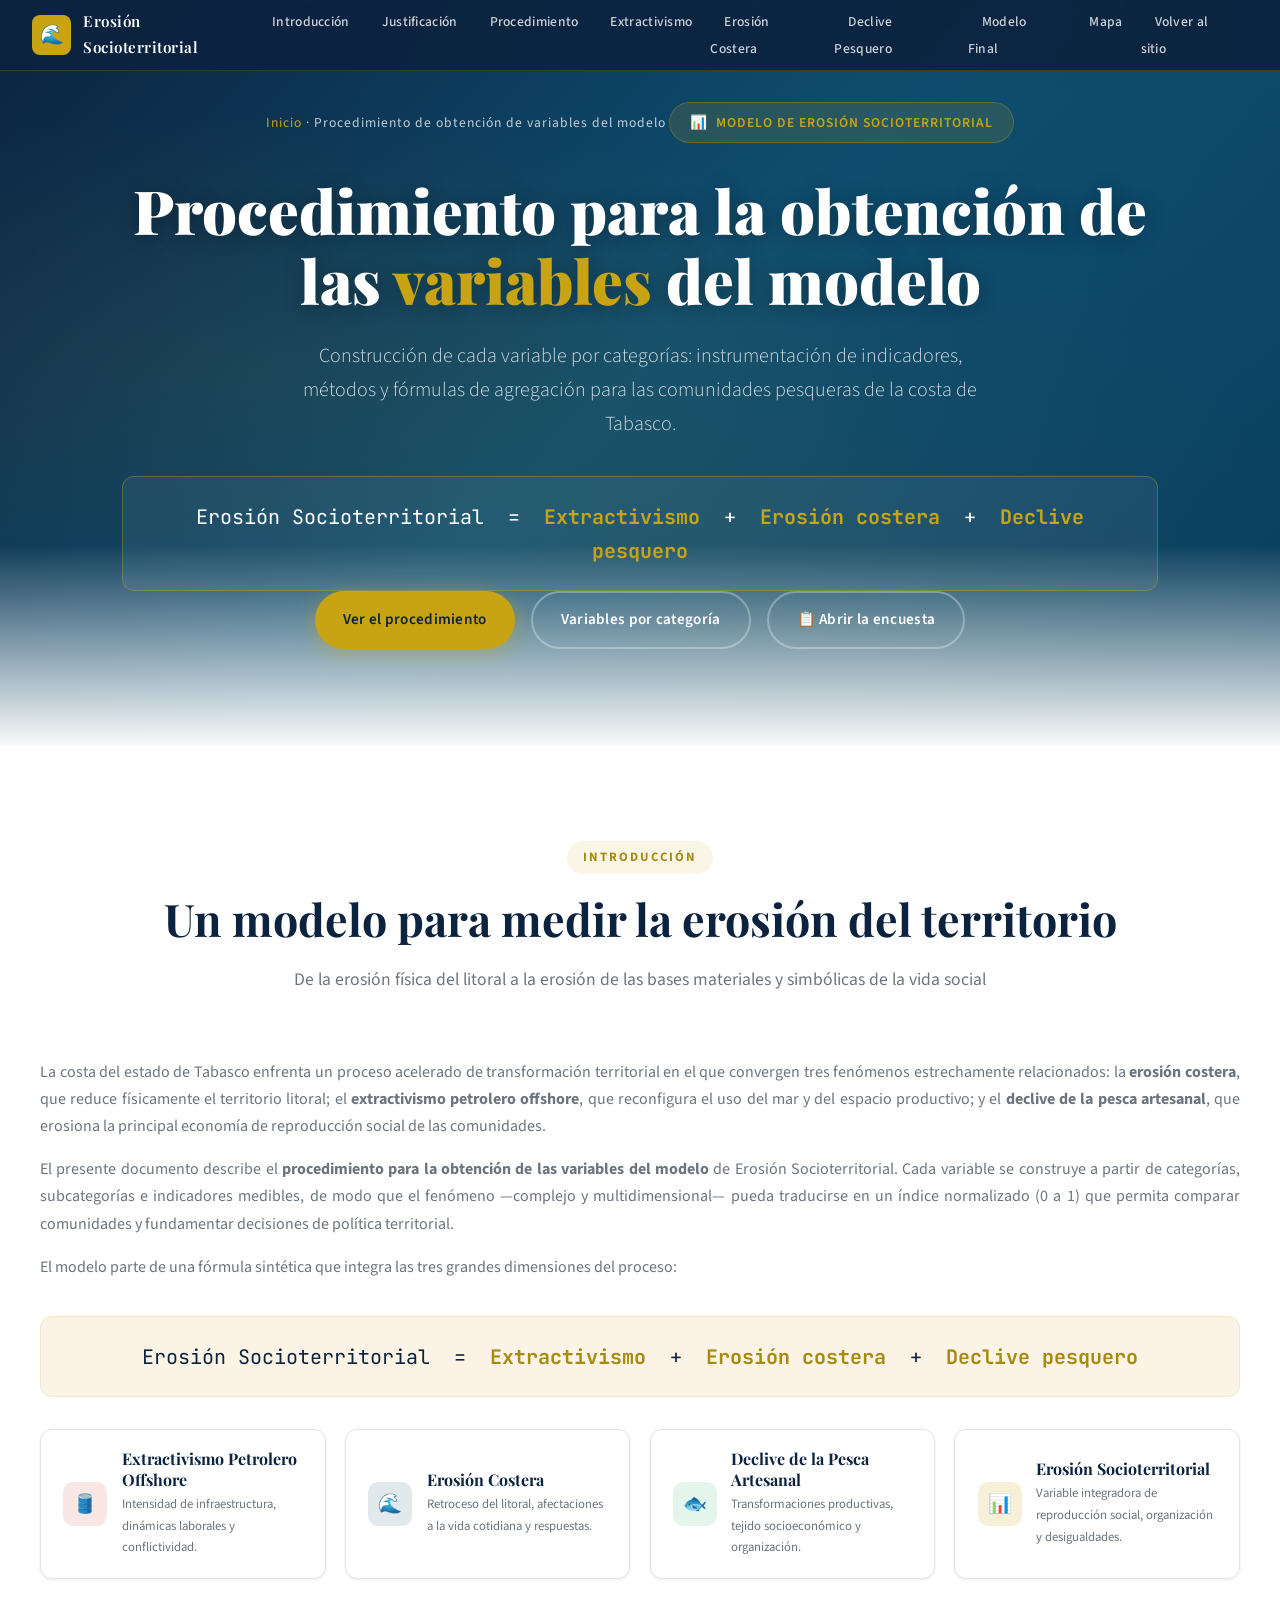
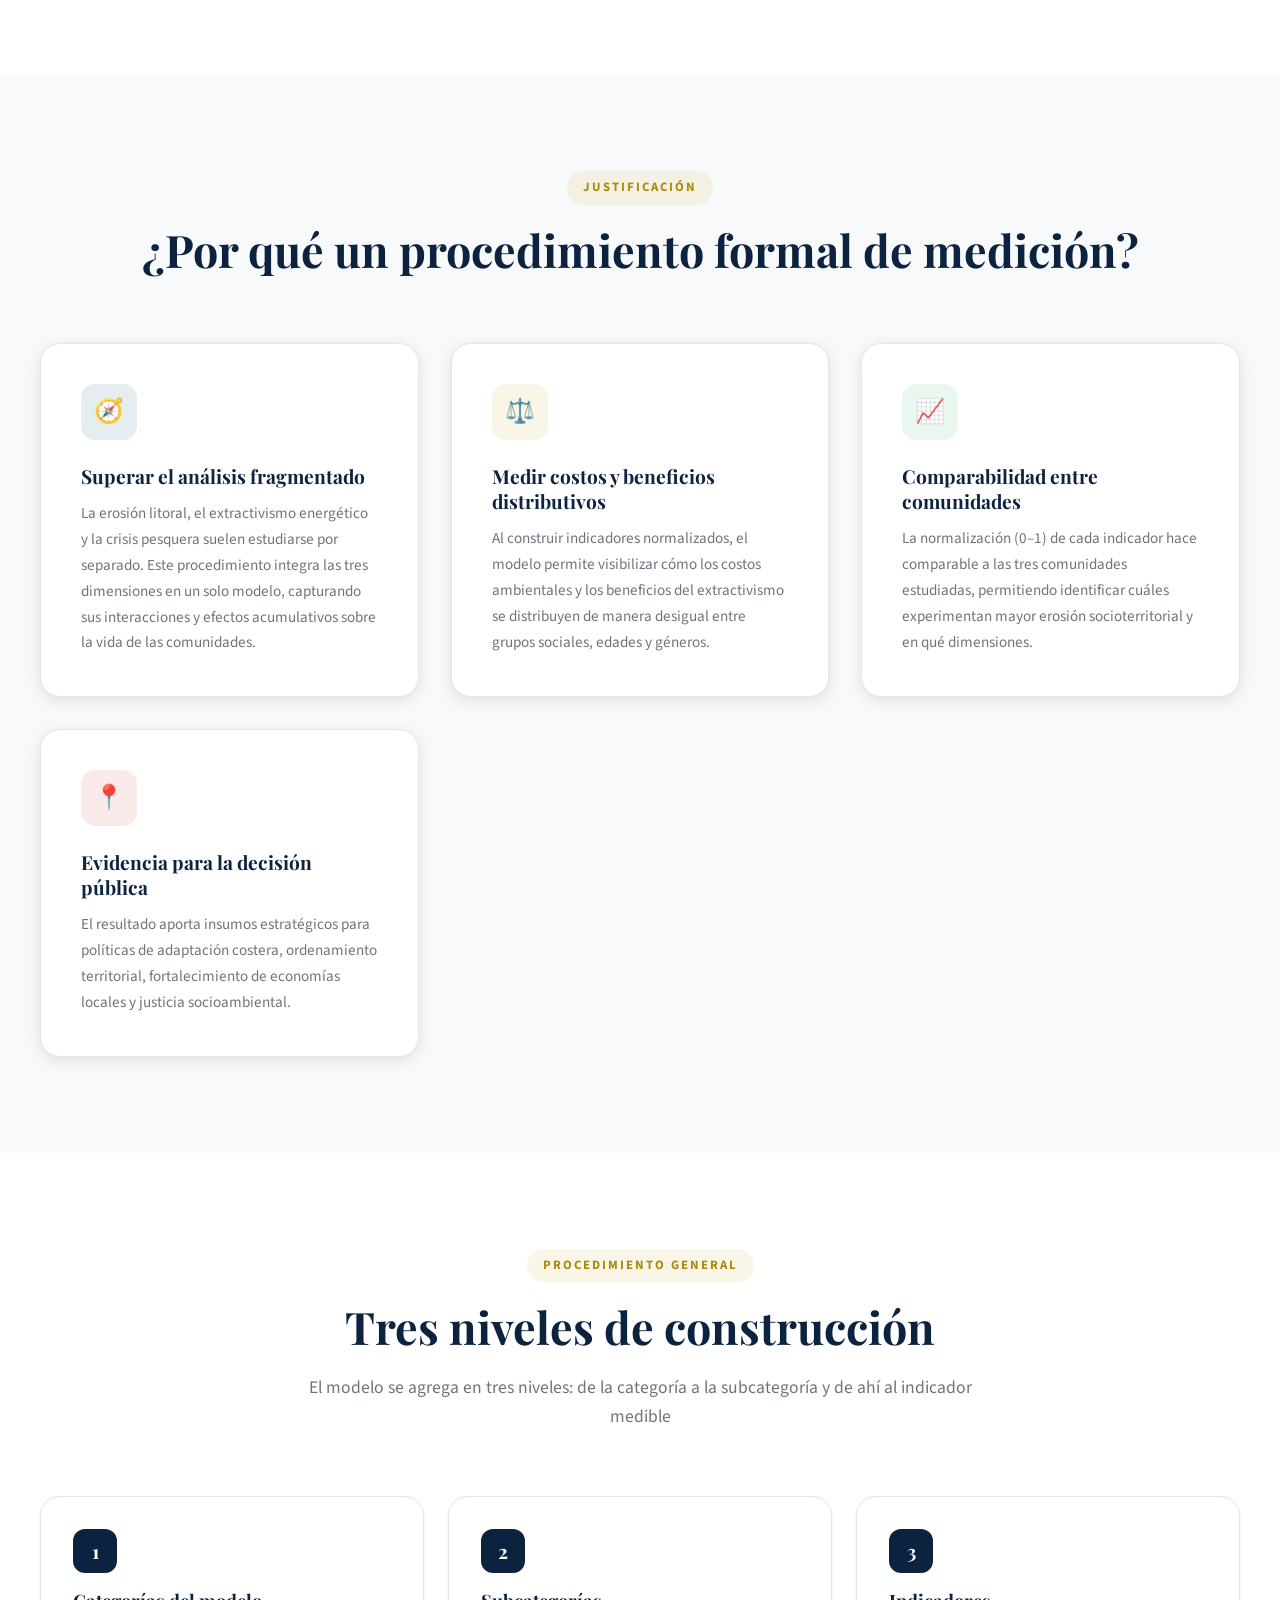
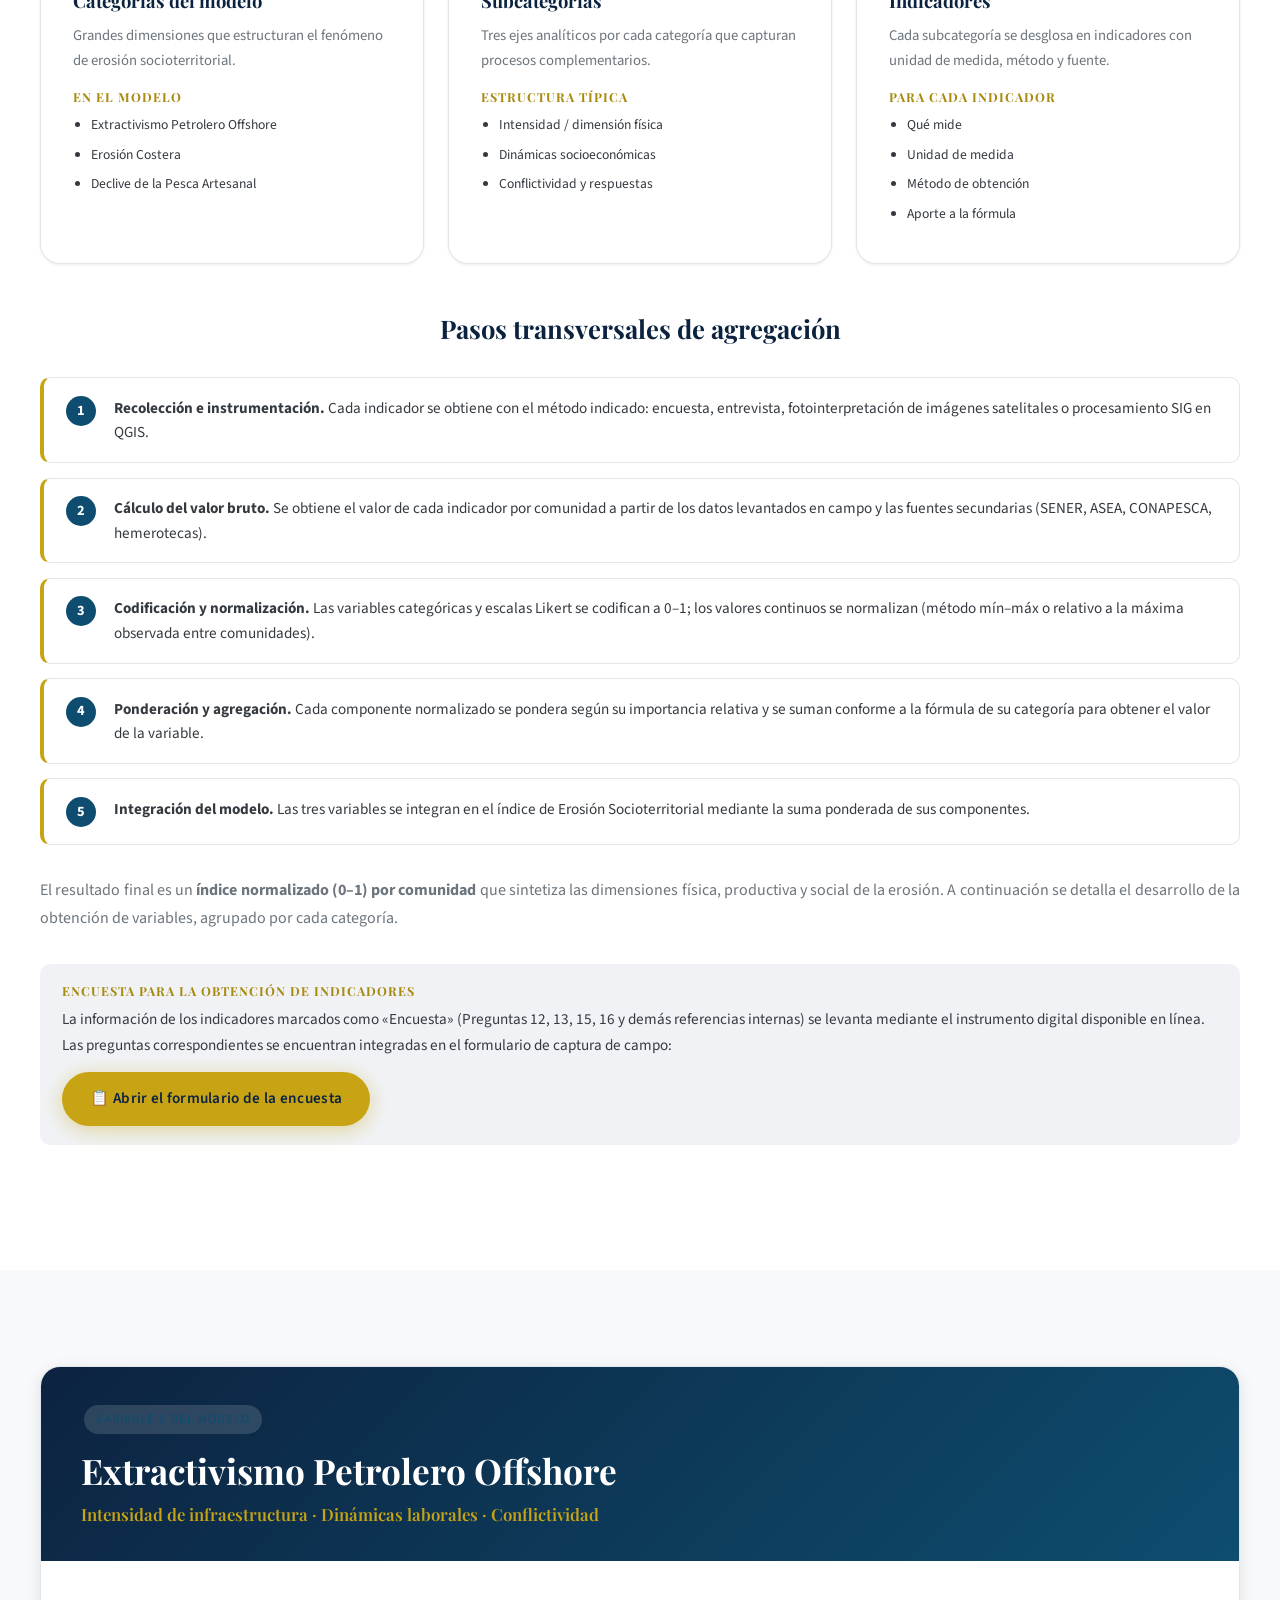
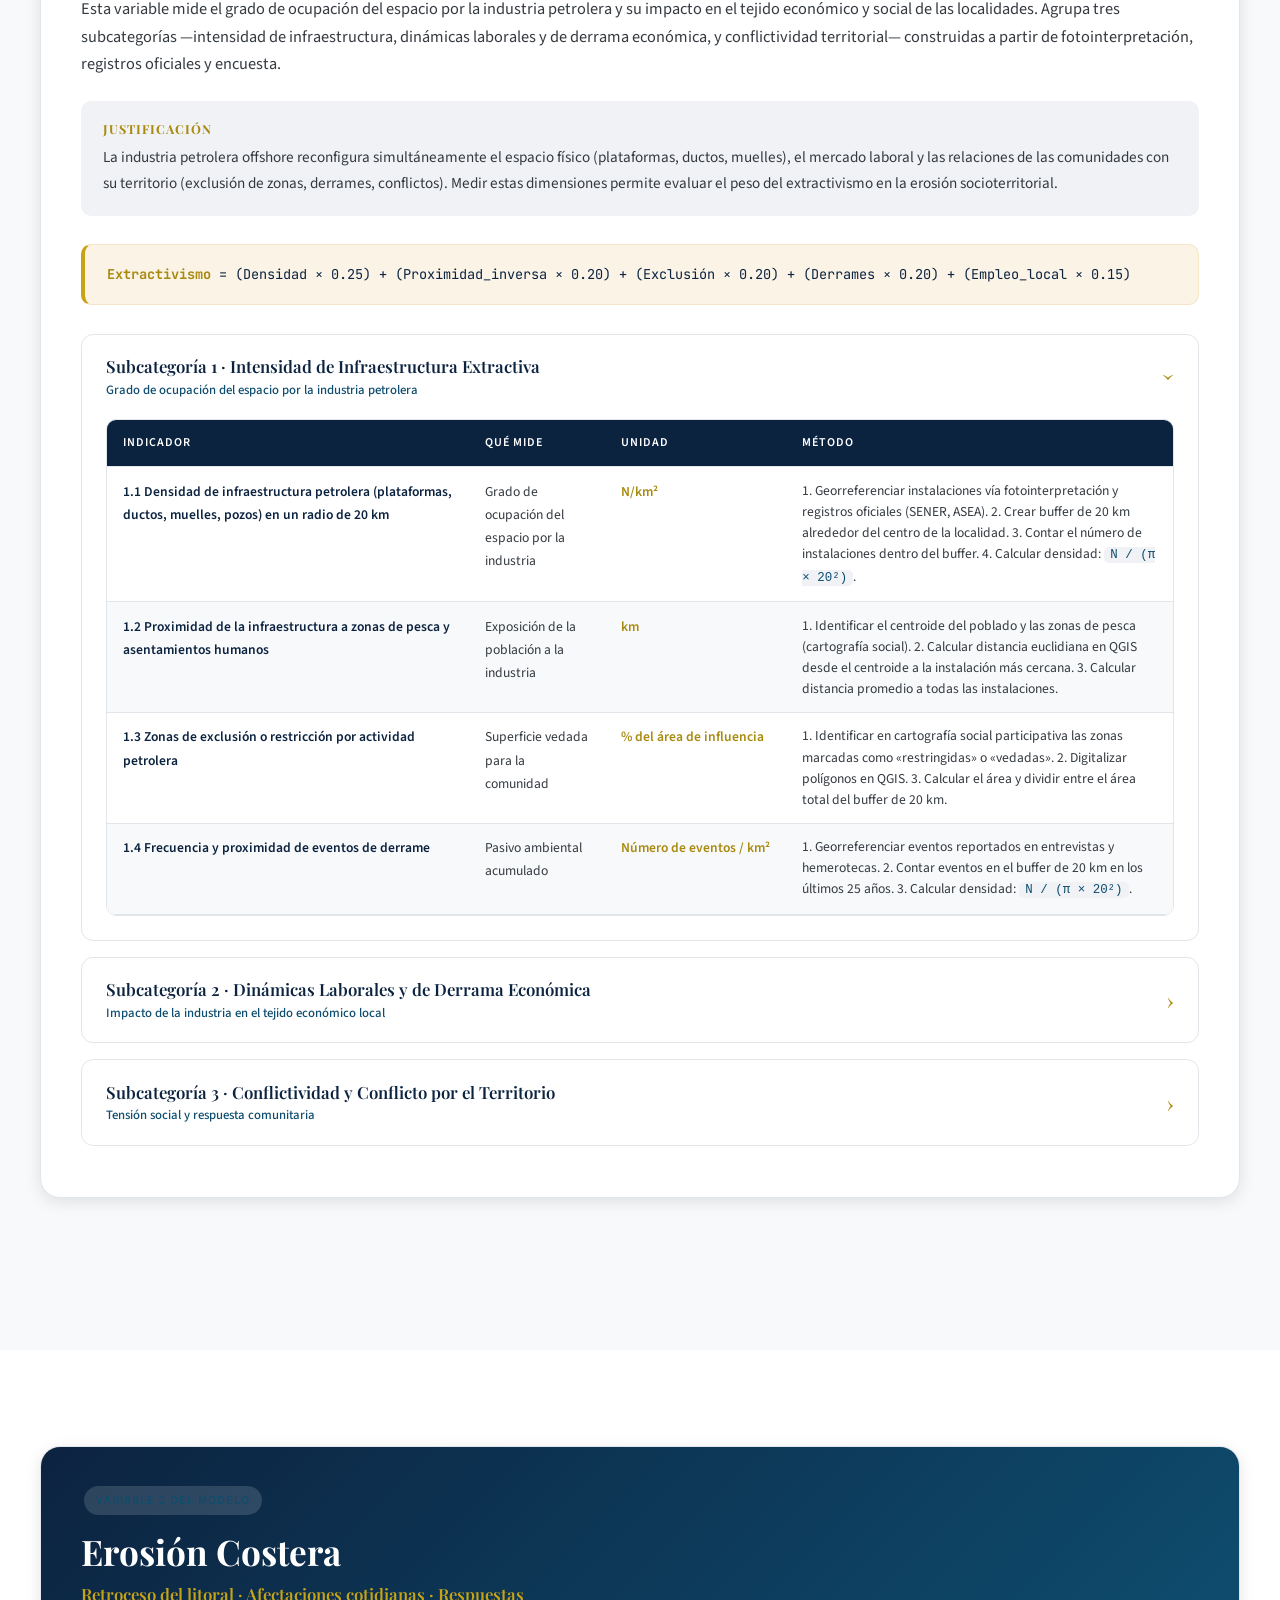
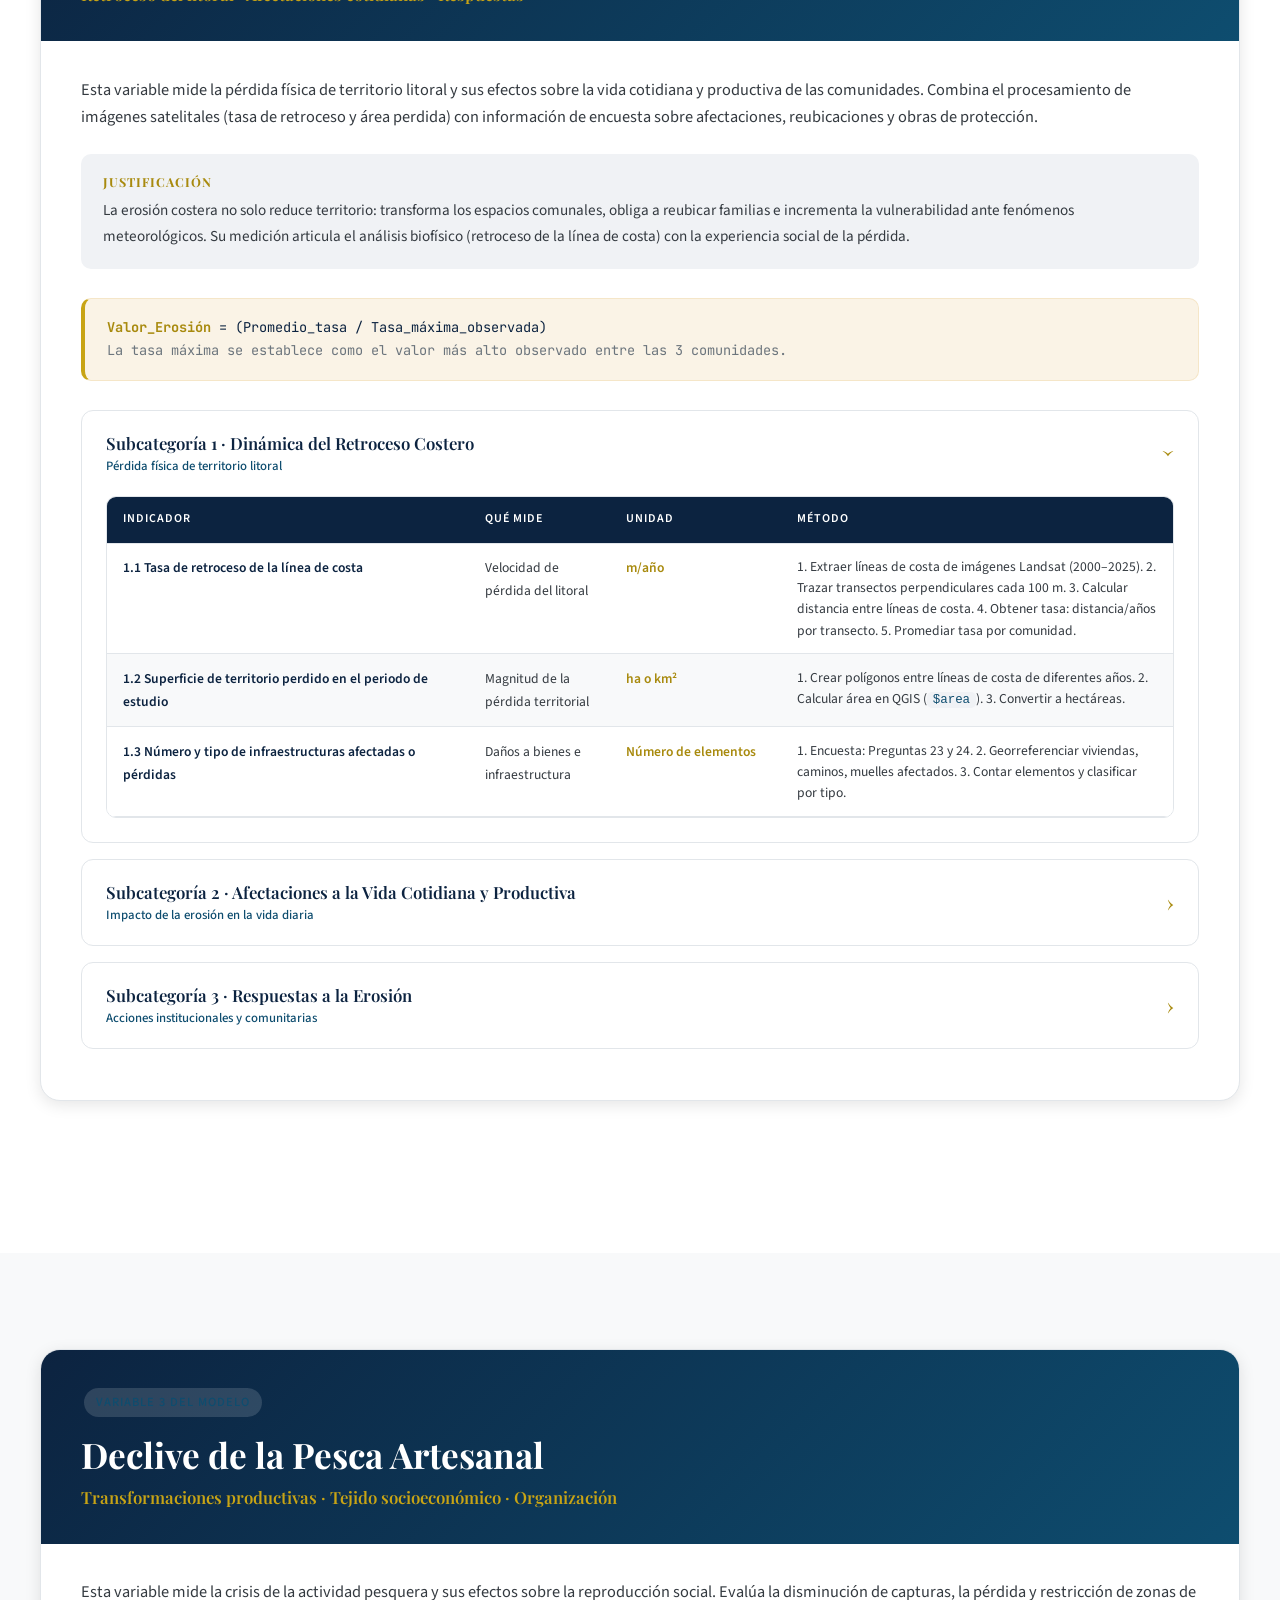
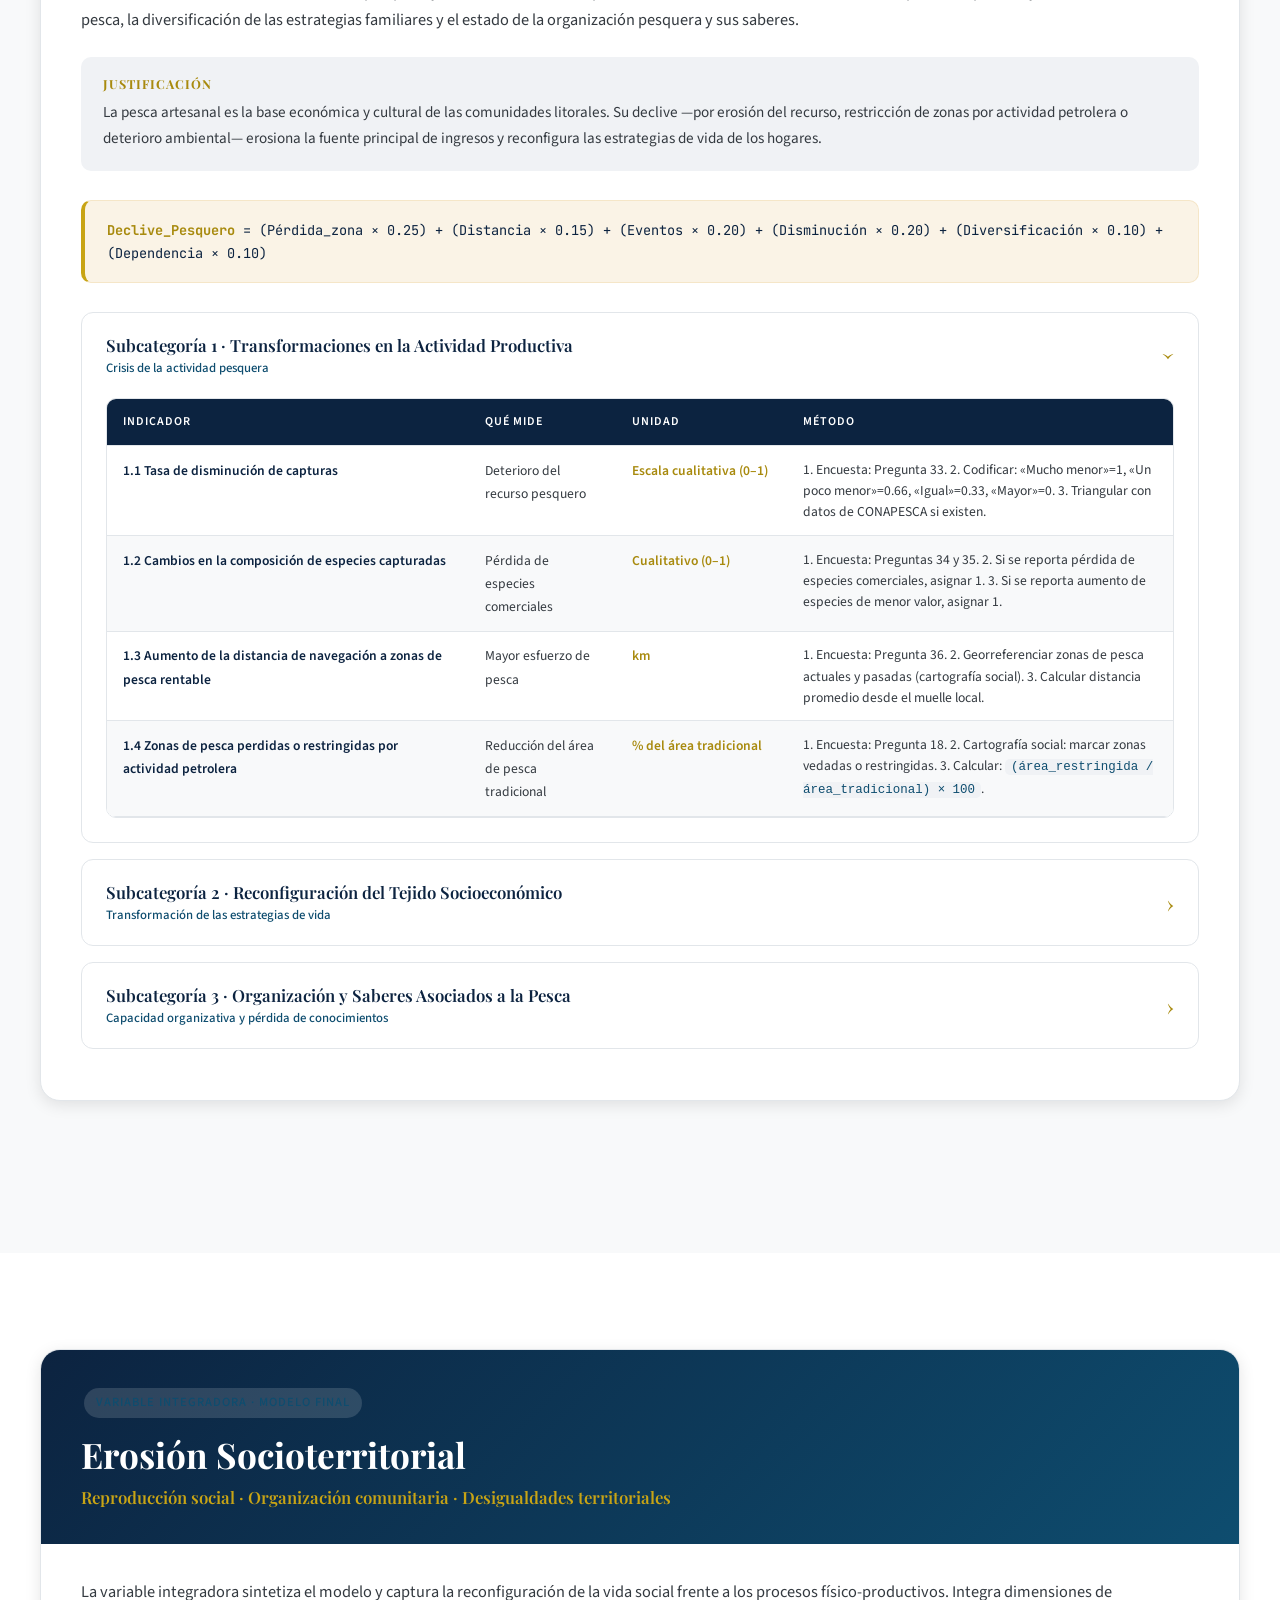
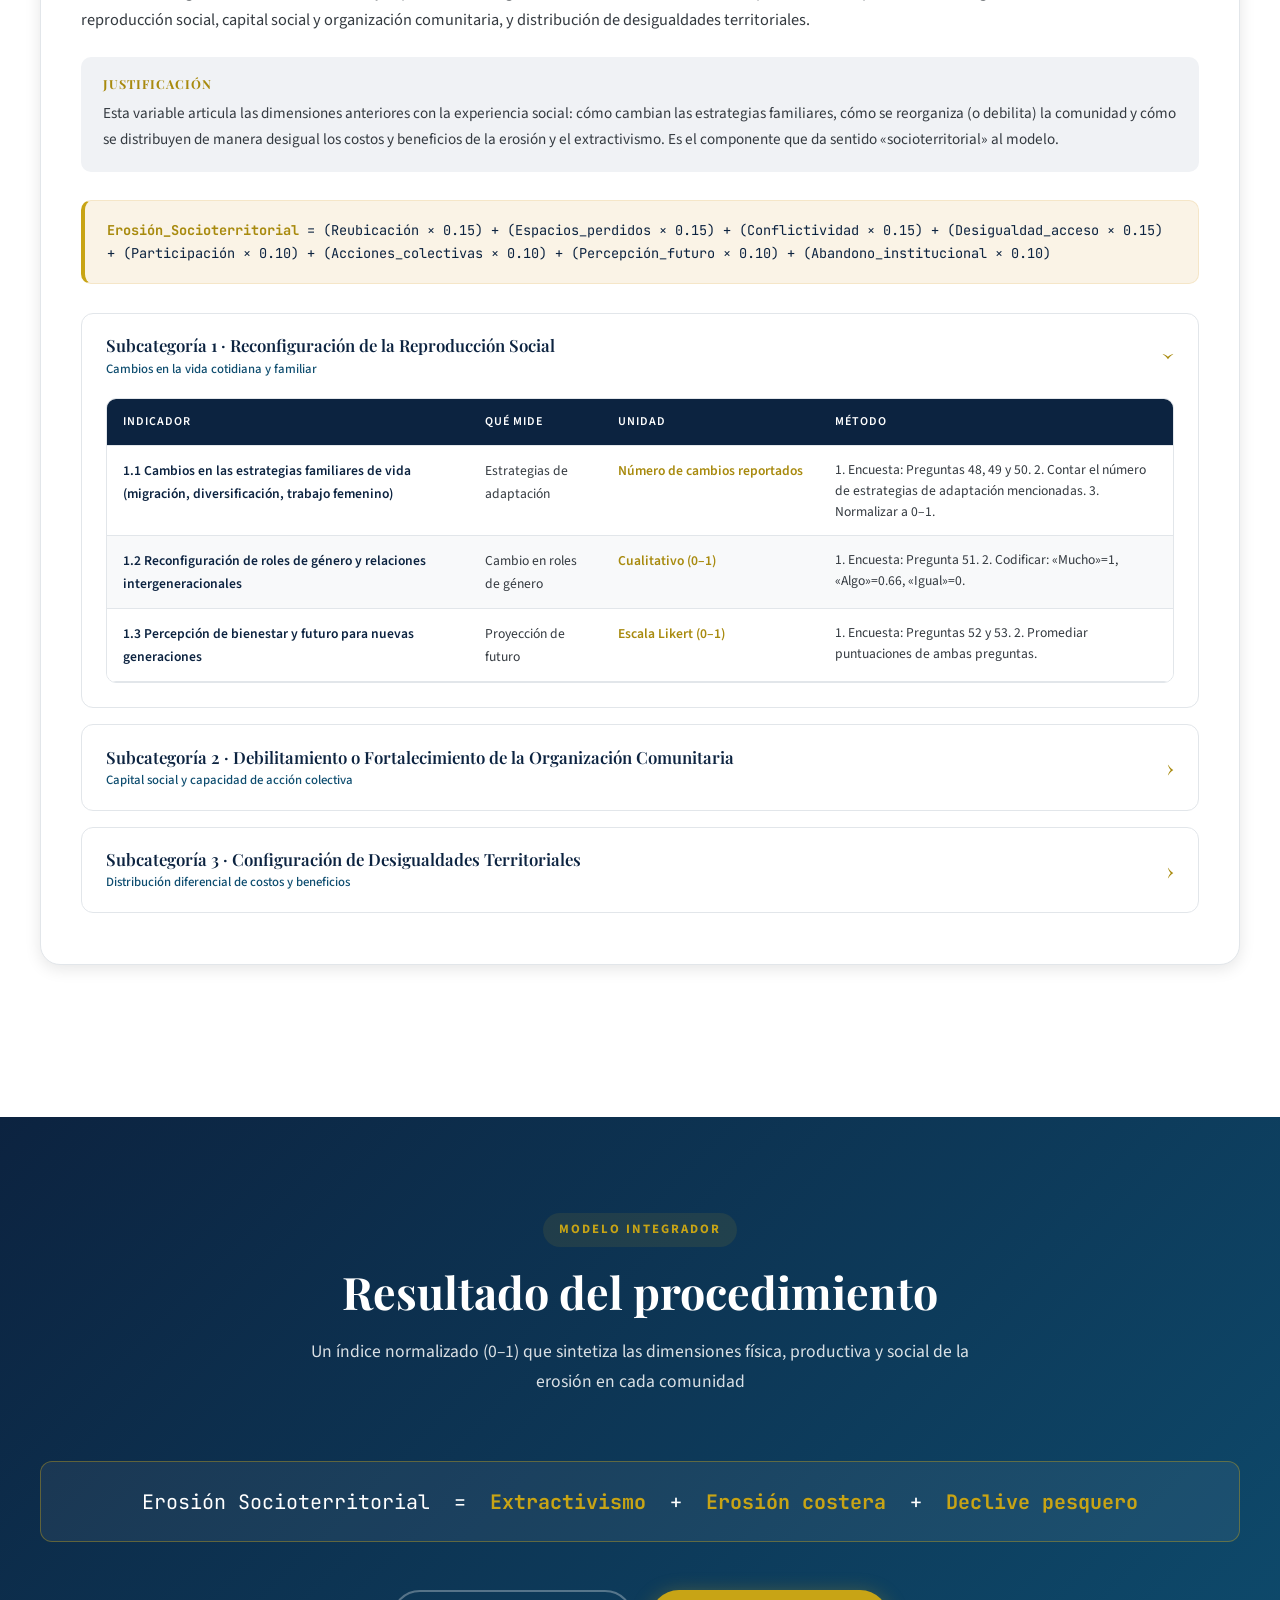
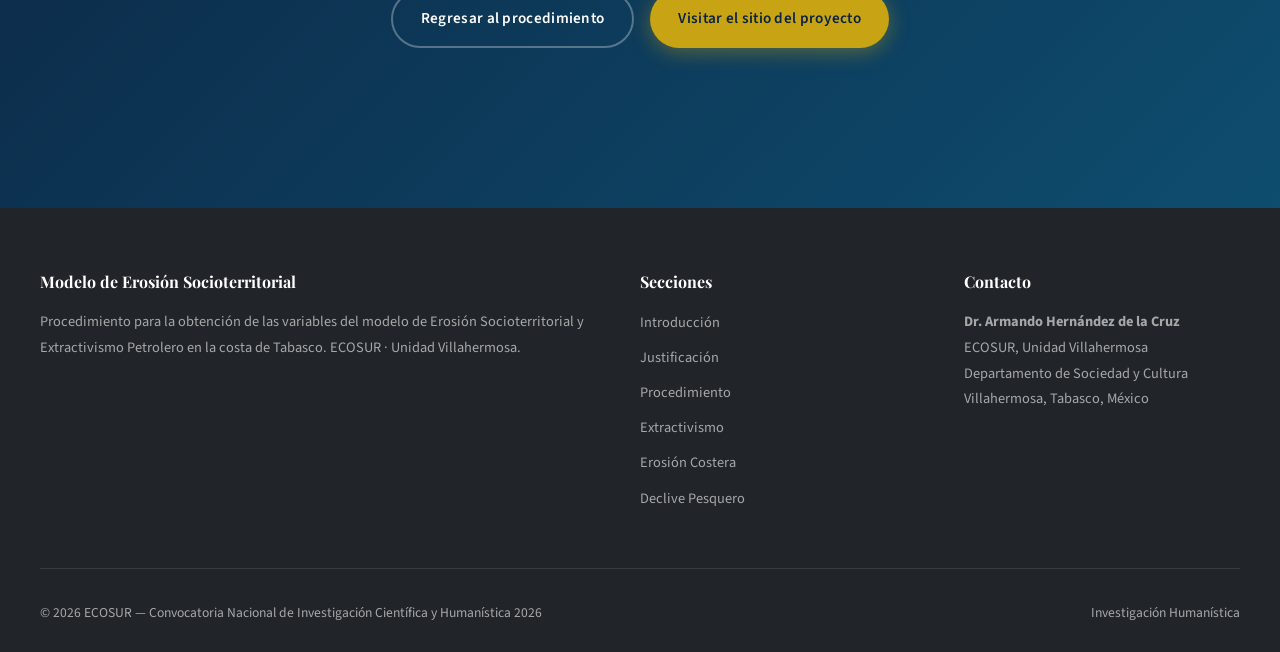
==== commit 740b88da: "boton_Mapa" ====
--- a/modelo.html
+++ b/modelo.html
@@ -208,6 +208,7 @@
         <li><a href="#erosion-costera">Erosión Costera</a></li>
         <li><a href="#declive-pesquero">Declive Pesquero</a></li>
         <li><a href="#socioterritorial">Modelo Final</a></li>
+        <li><a href="index.html#mapa">Mapa</a></li>
         <li><a href="index.html">Volver al sitio</a></li>
       </ul>
     </div>
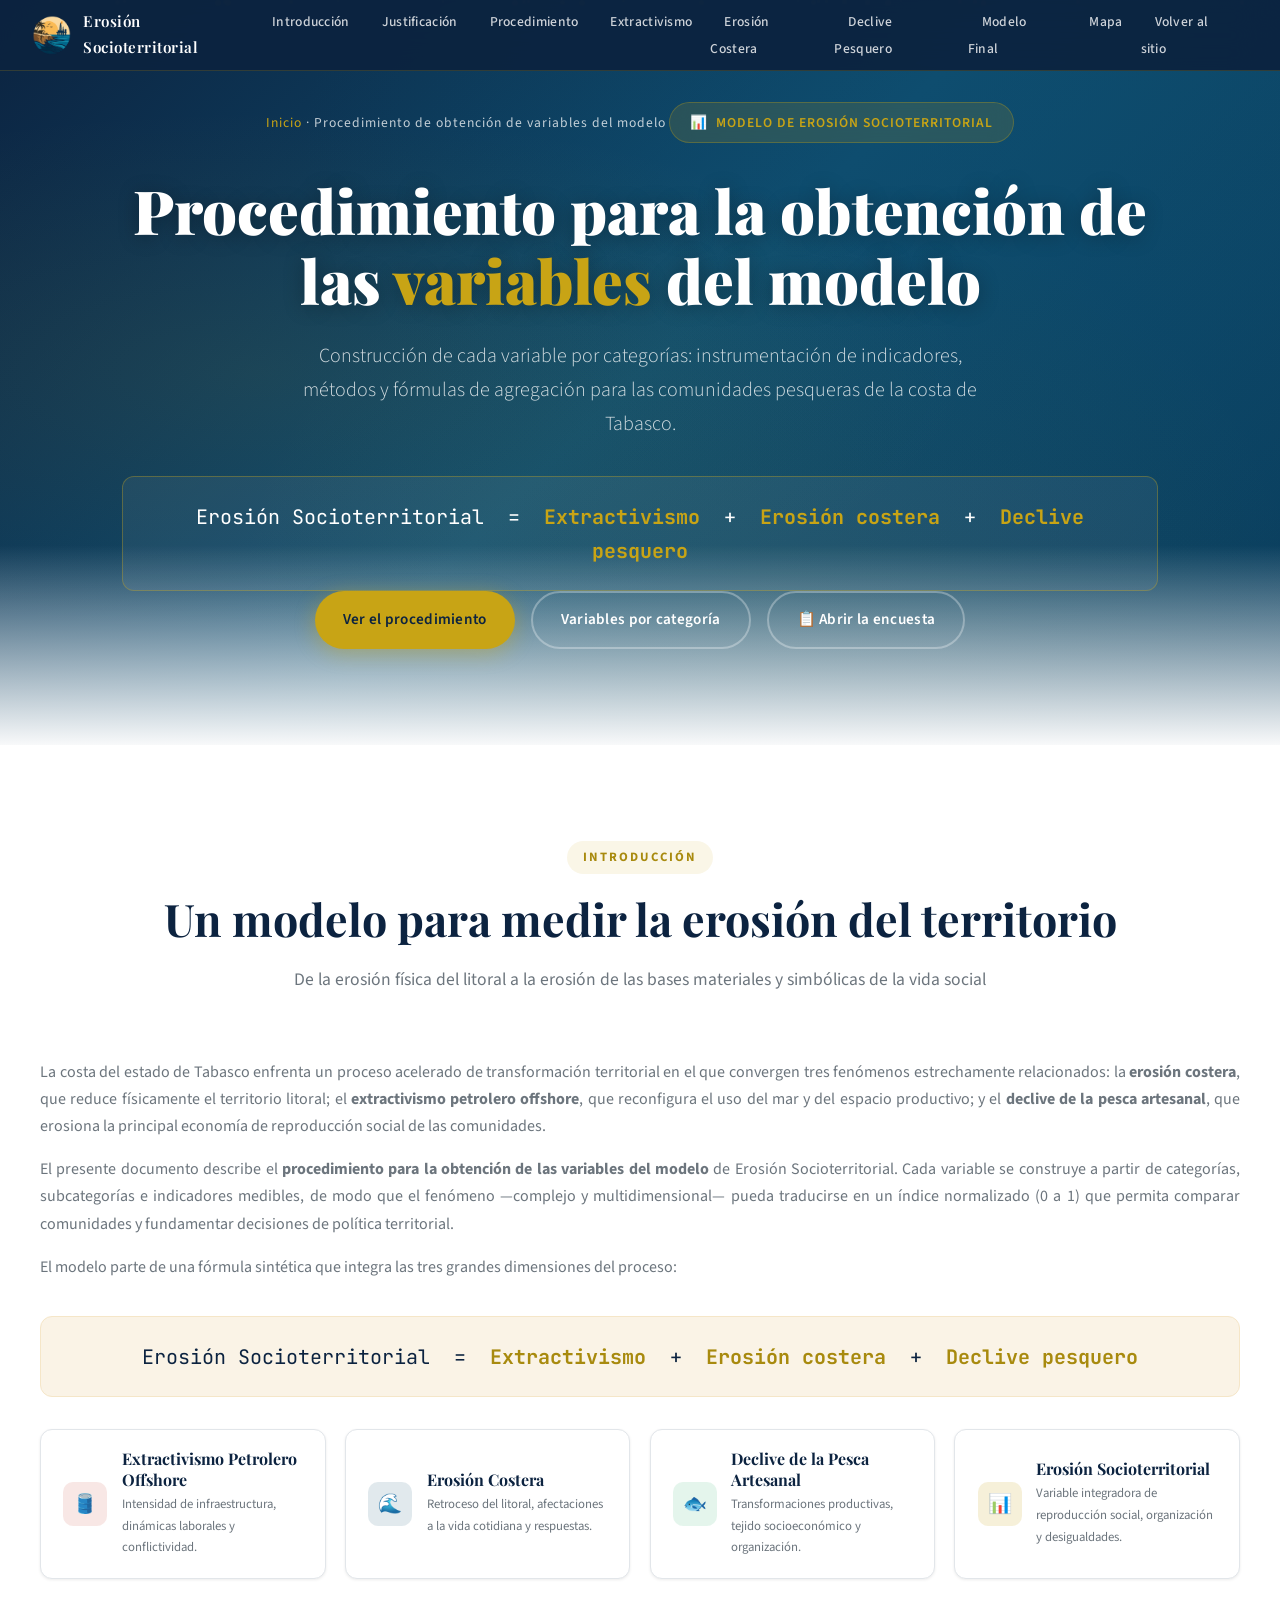
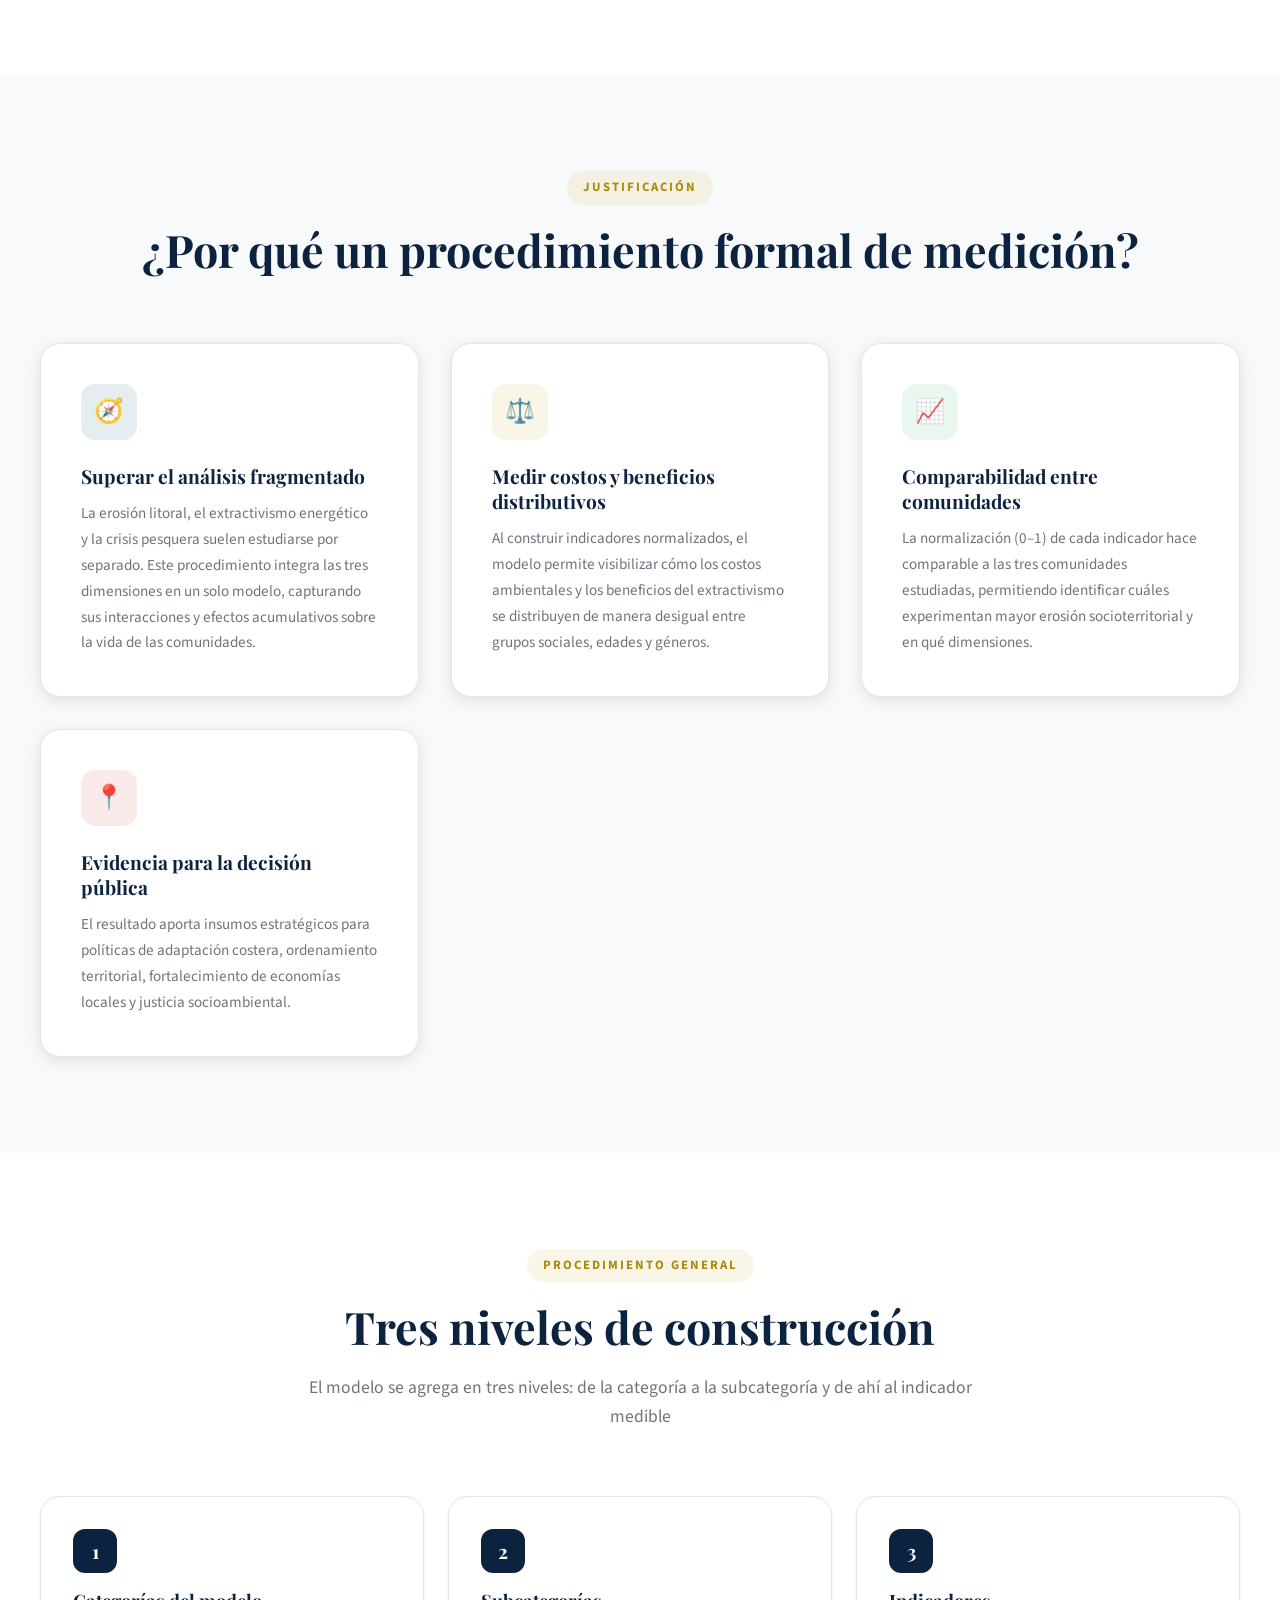
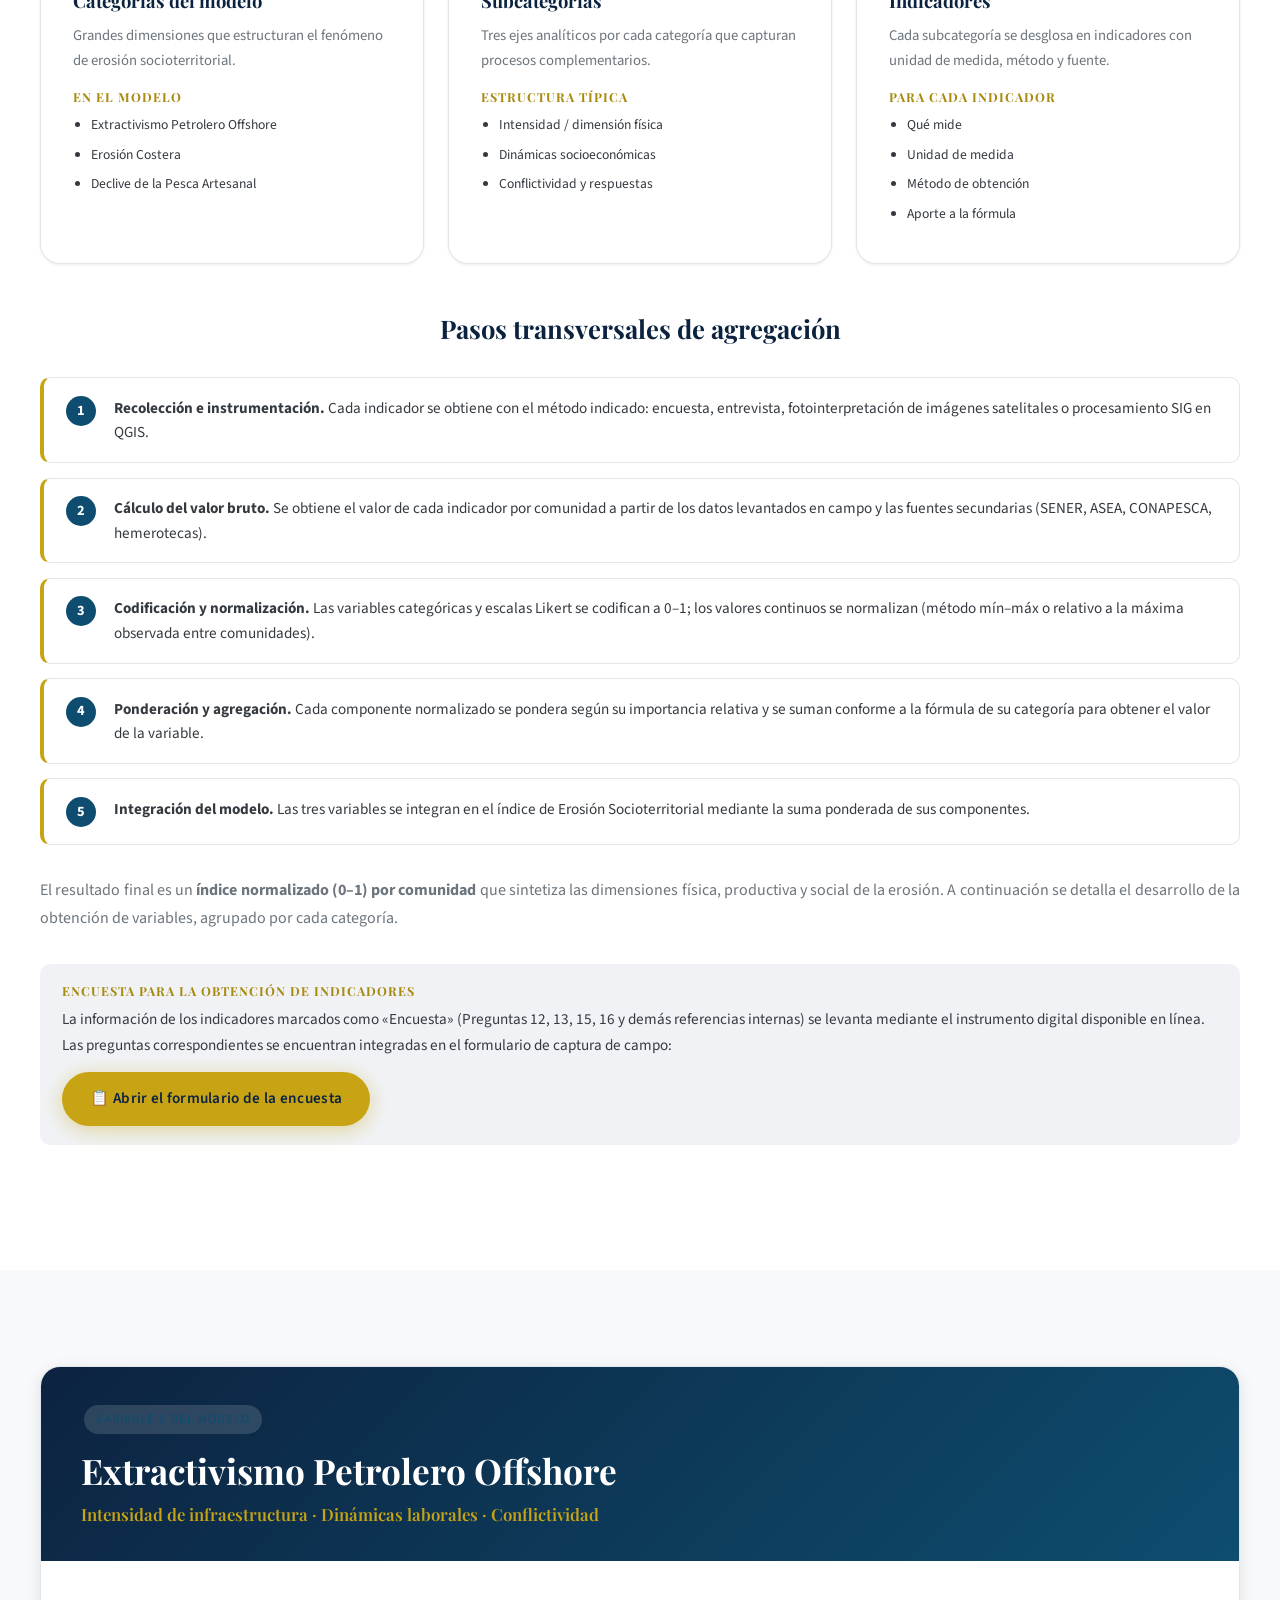
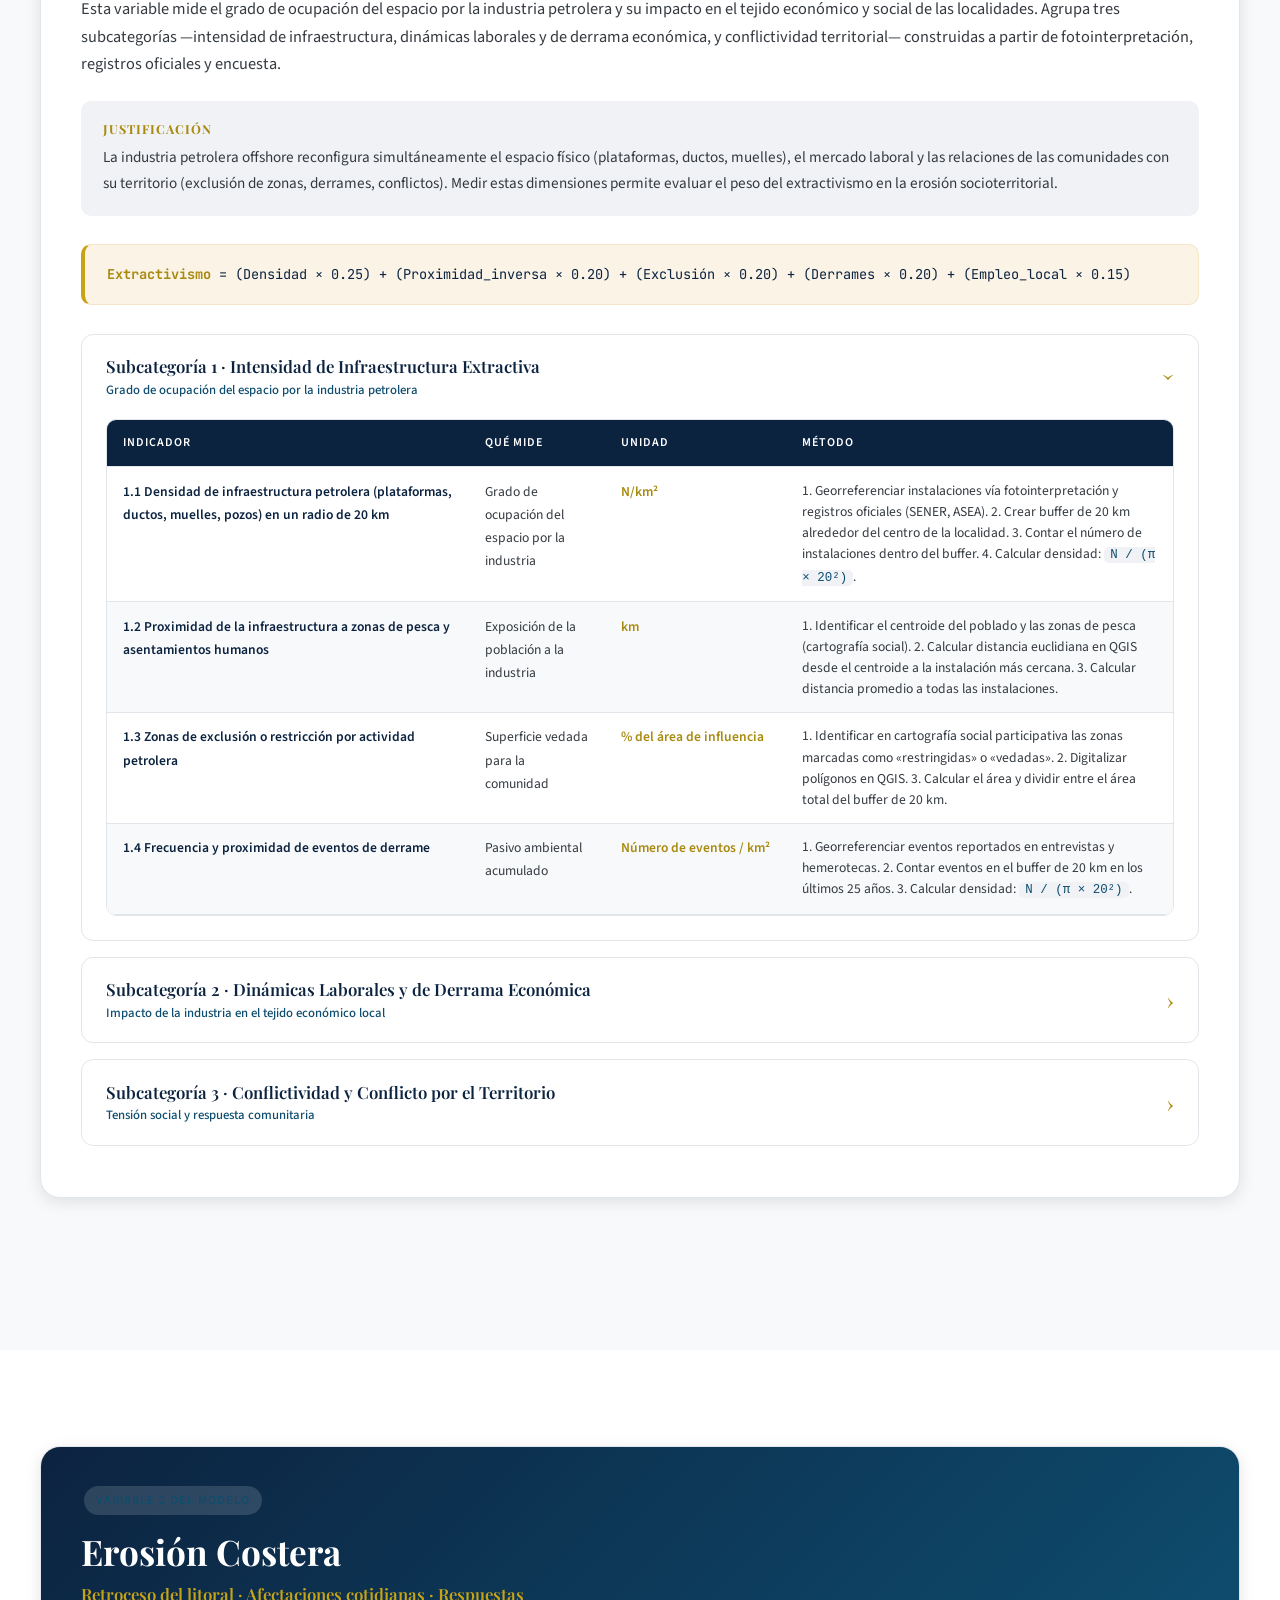
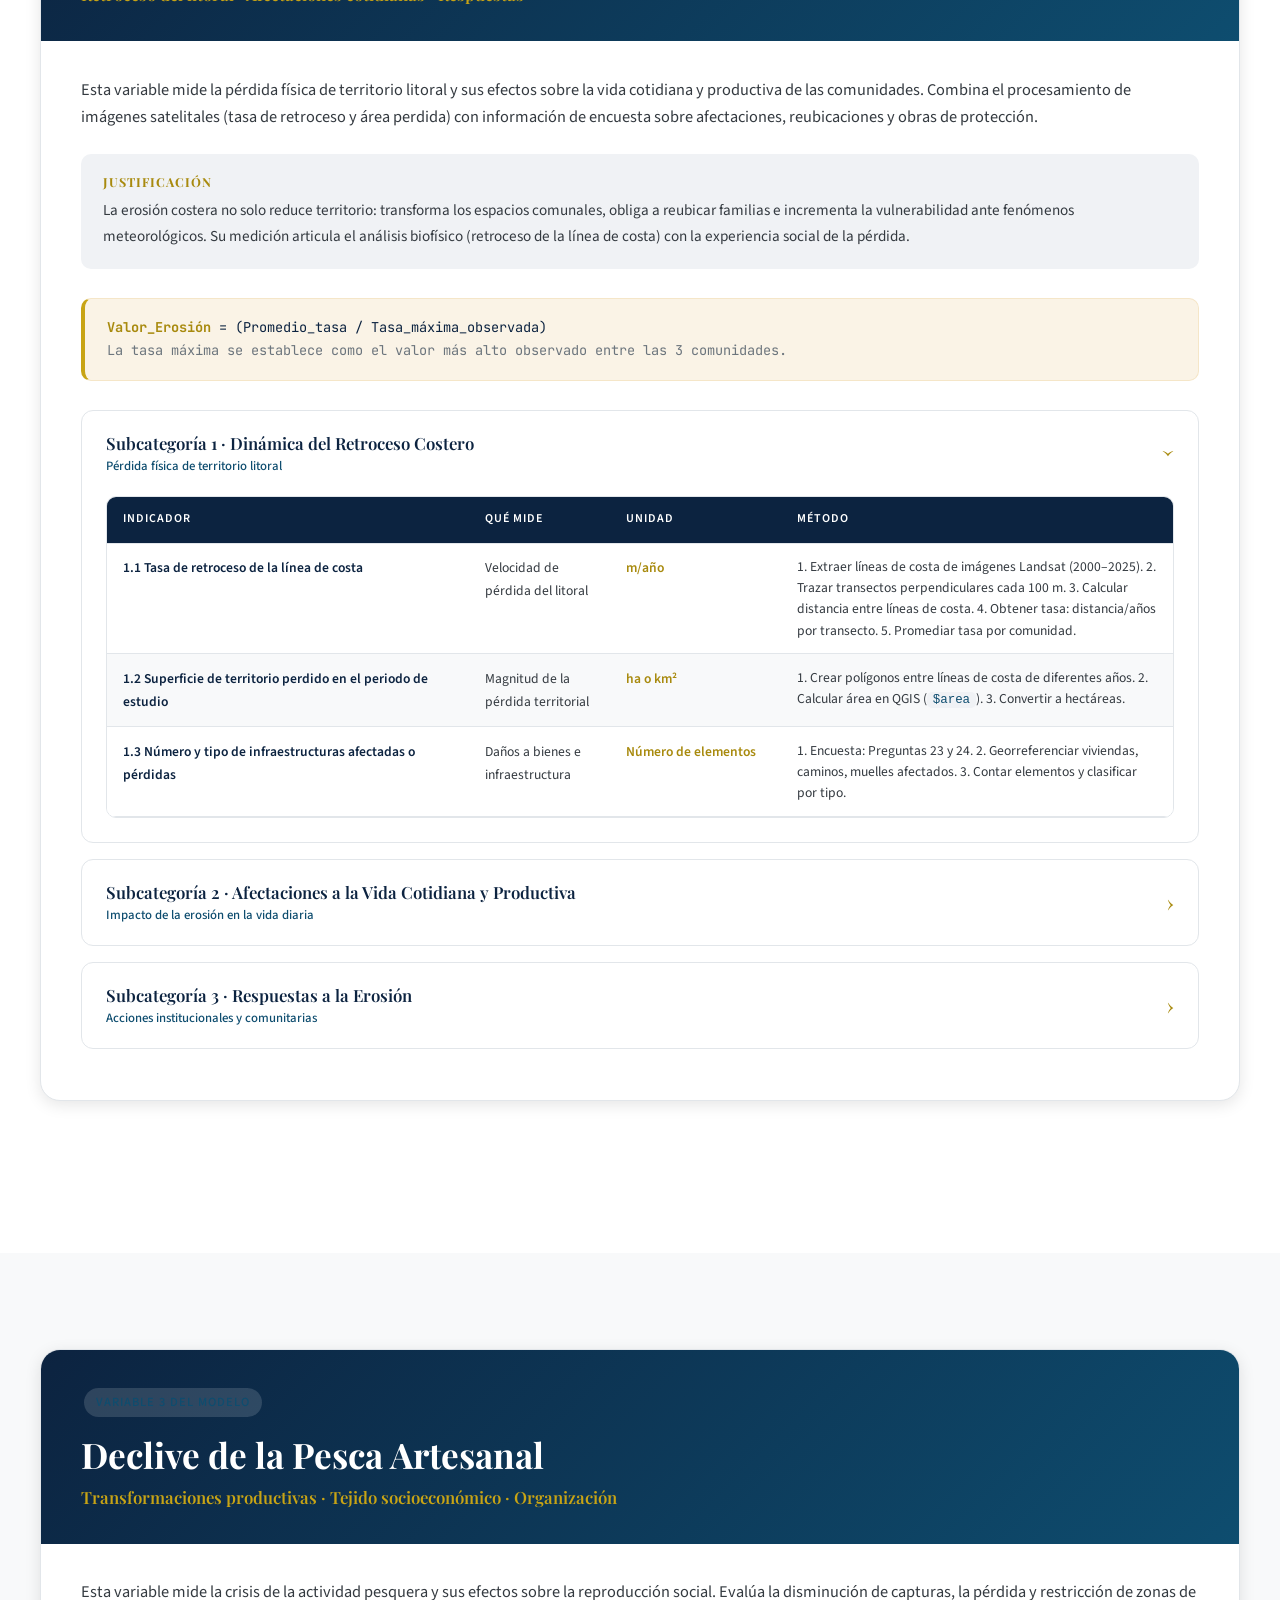
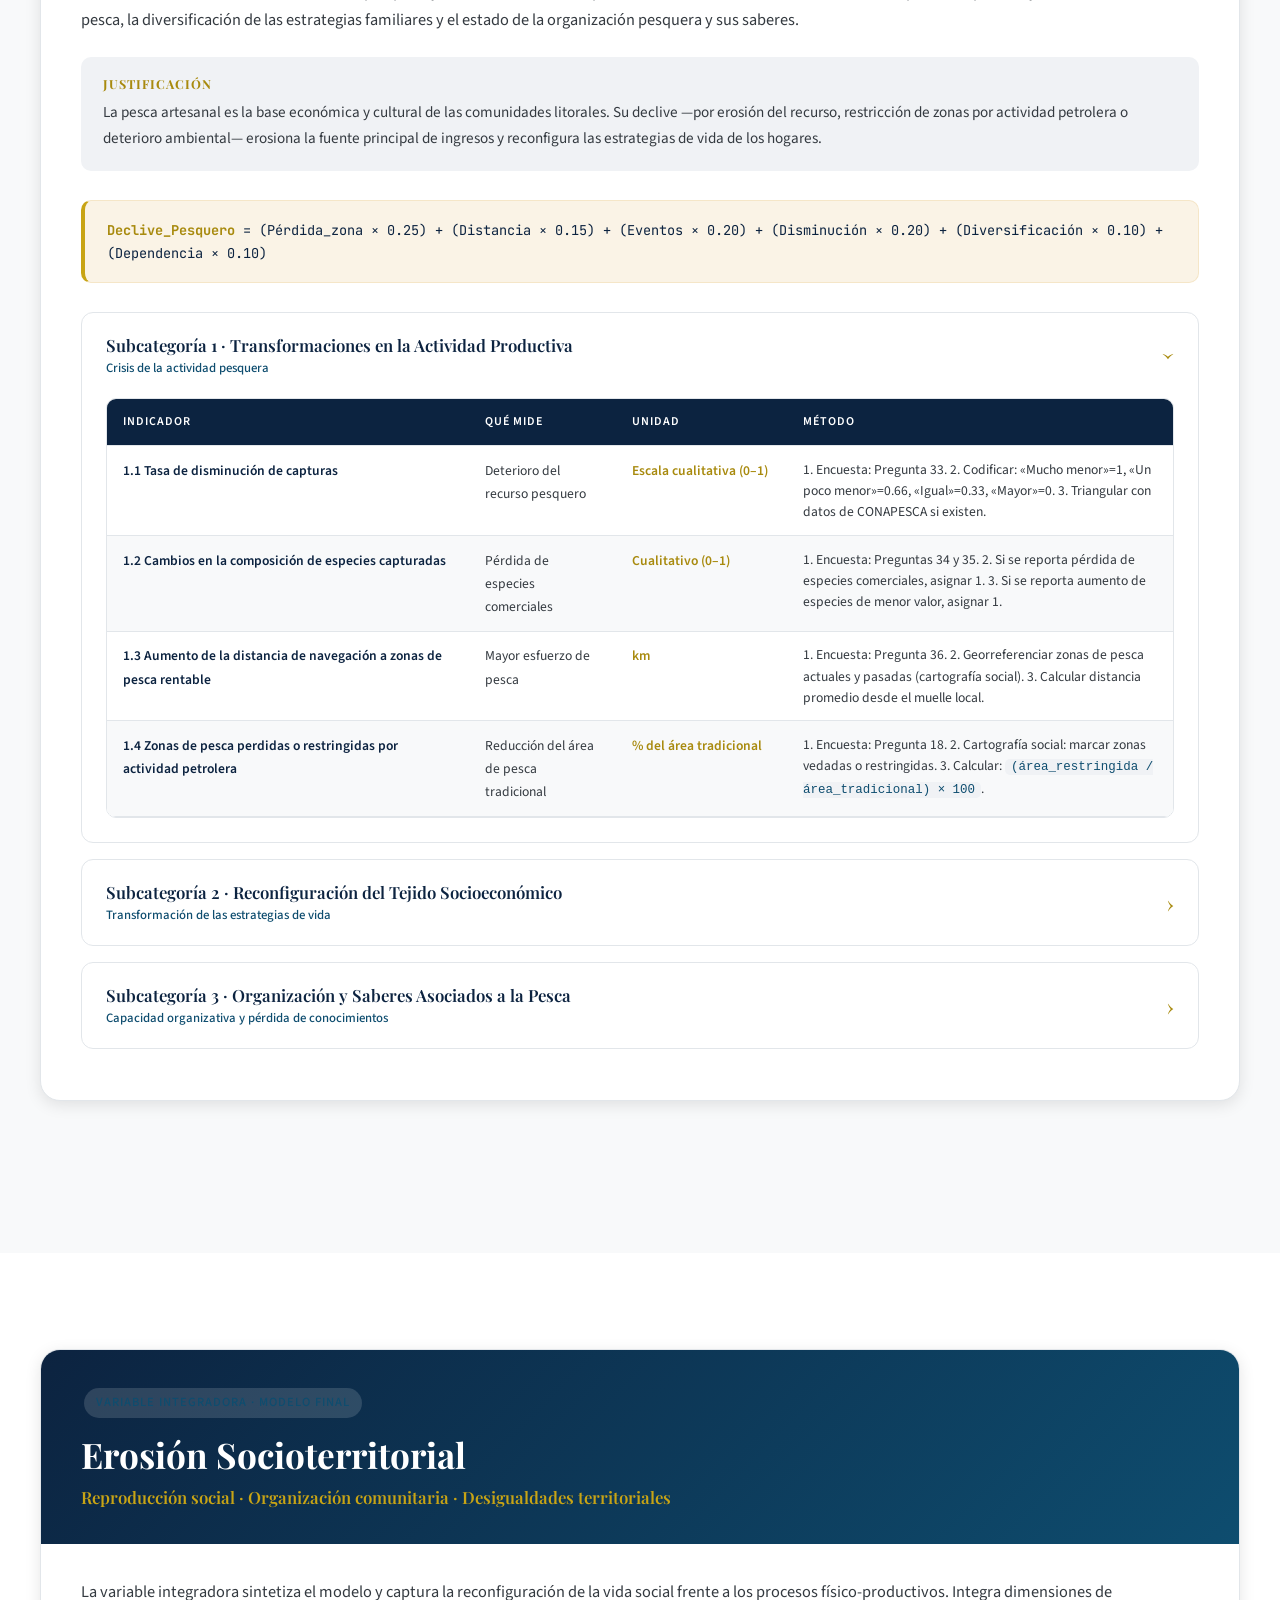
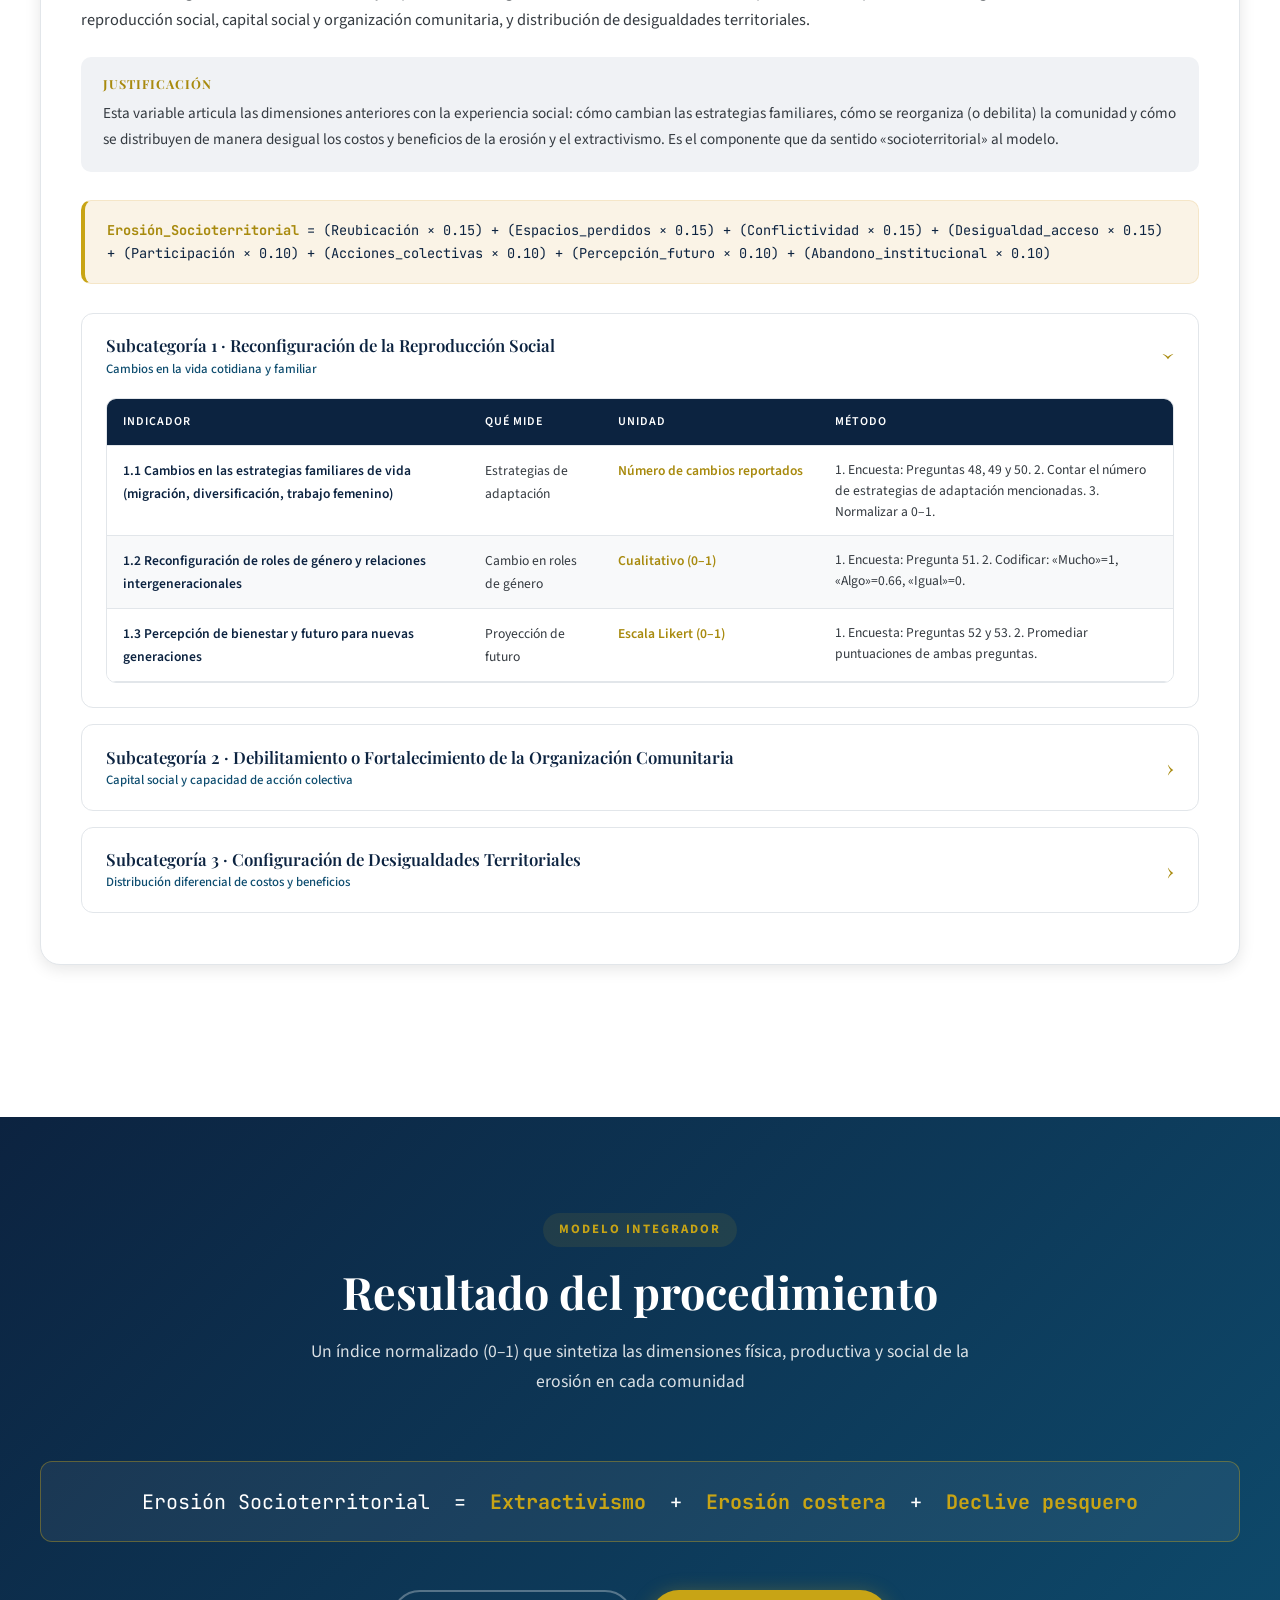
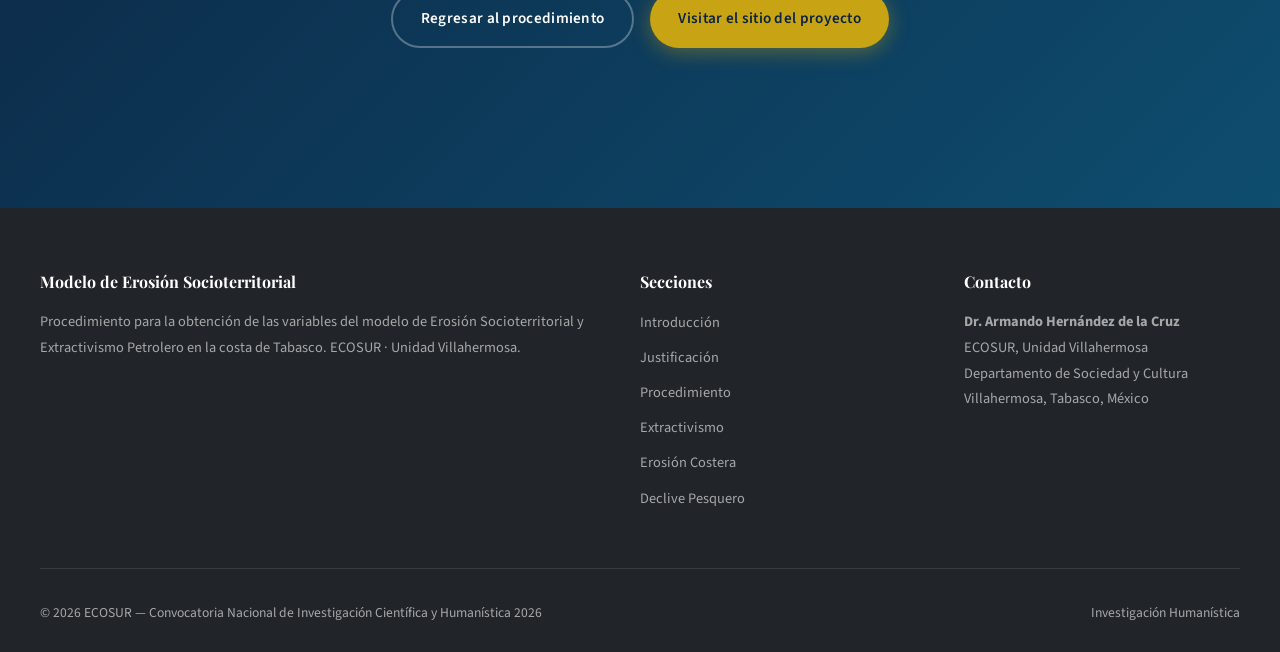
==== commit e17a89fe: "logo" ====
--- a/modelo.html
+++ b/modelo.html
@@ -194,7 +194,7 @@
   <nav class="navbar">
     <div class="navbar-inner">
       <a href="index.html" class="navbar-brand">
-        <div class="brand-icon">🌊</div>
+        <img class="brand-icon" src="img/logo-erosion.png" alt="Logotipo Erosión Socioterritorial" style="width:40px;height:40px;object-fit:cover;border-radius:8px;background:transparent;border:none;display:inline-block;padding:0;">
         <span class="brand-text">Erosión Socioterritorial</span>
       </a>
       <button class="hamburger" aria-label="Menú">
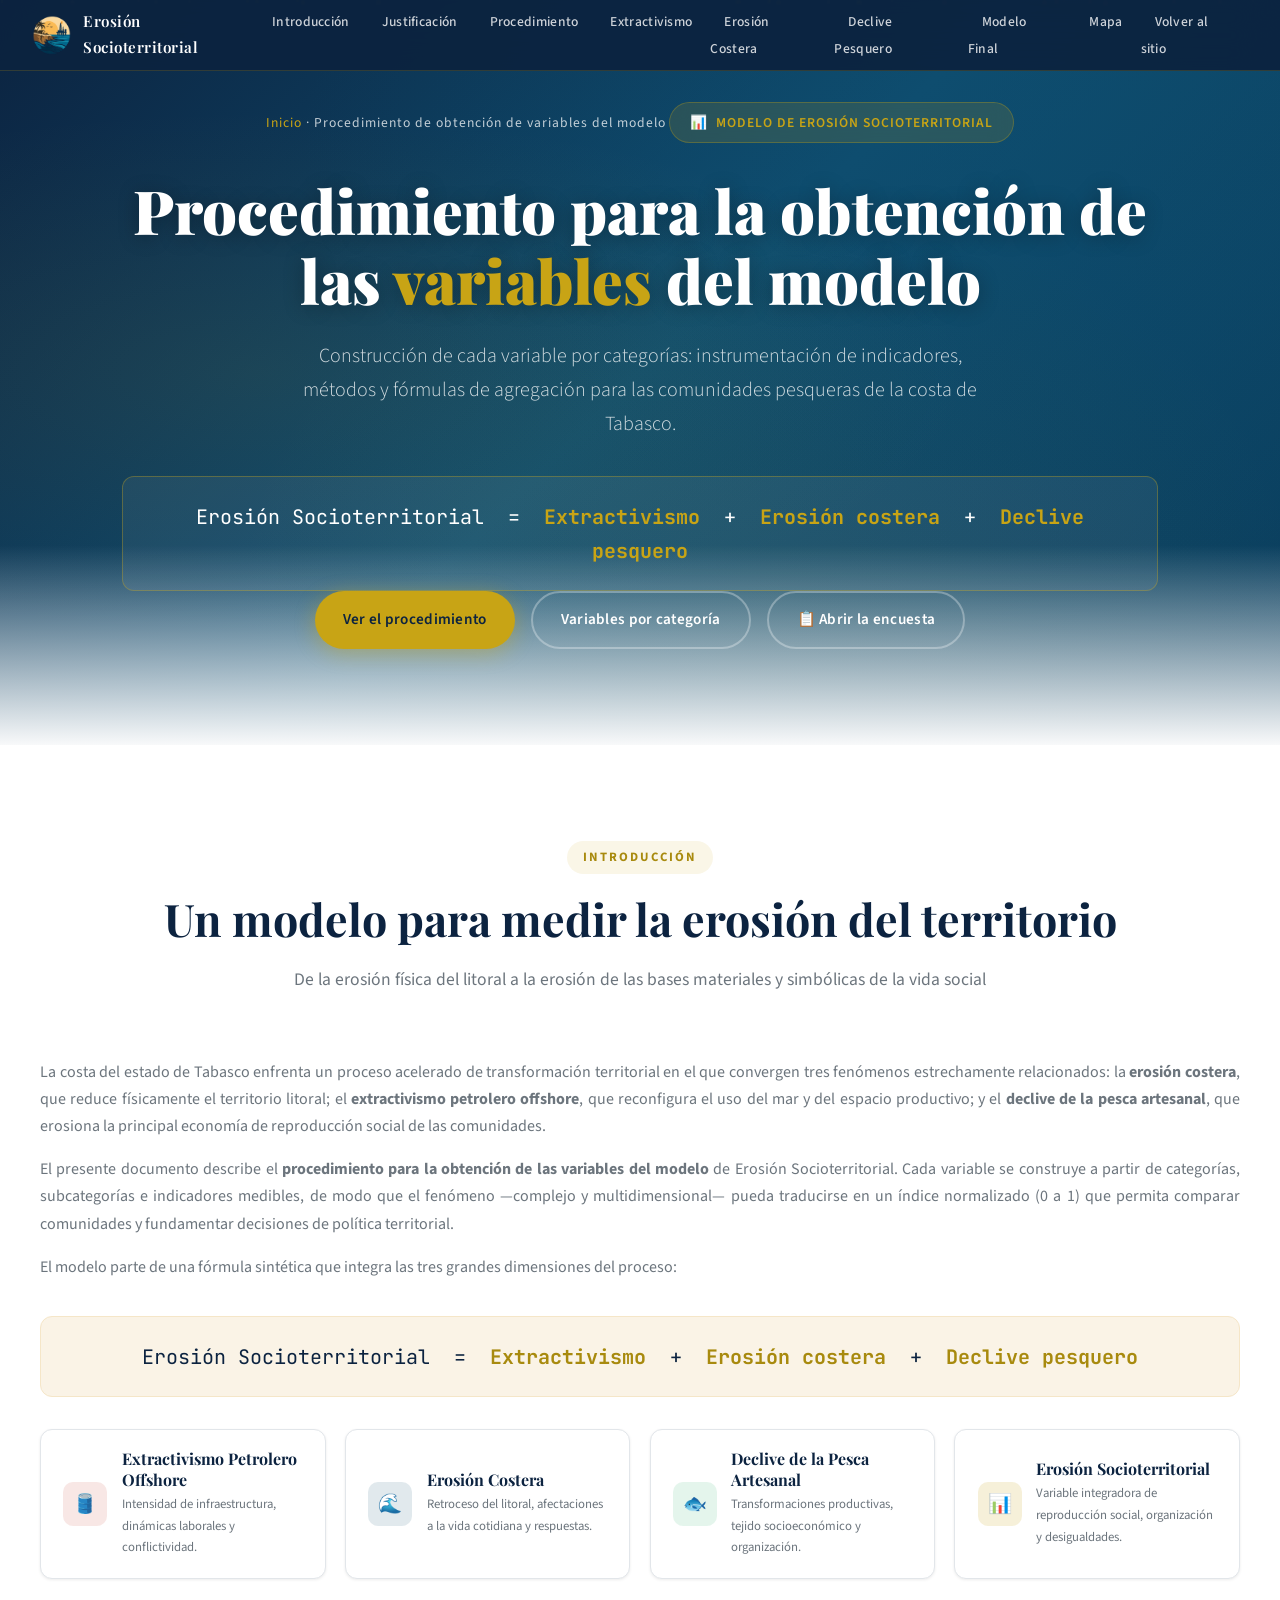
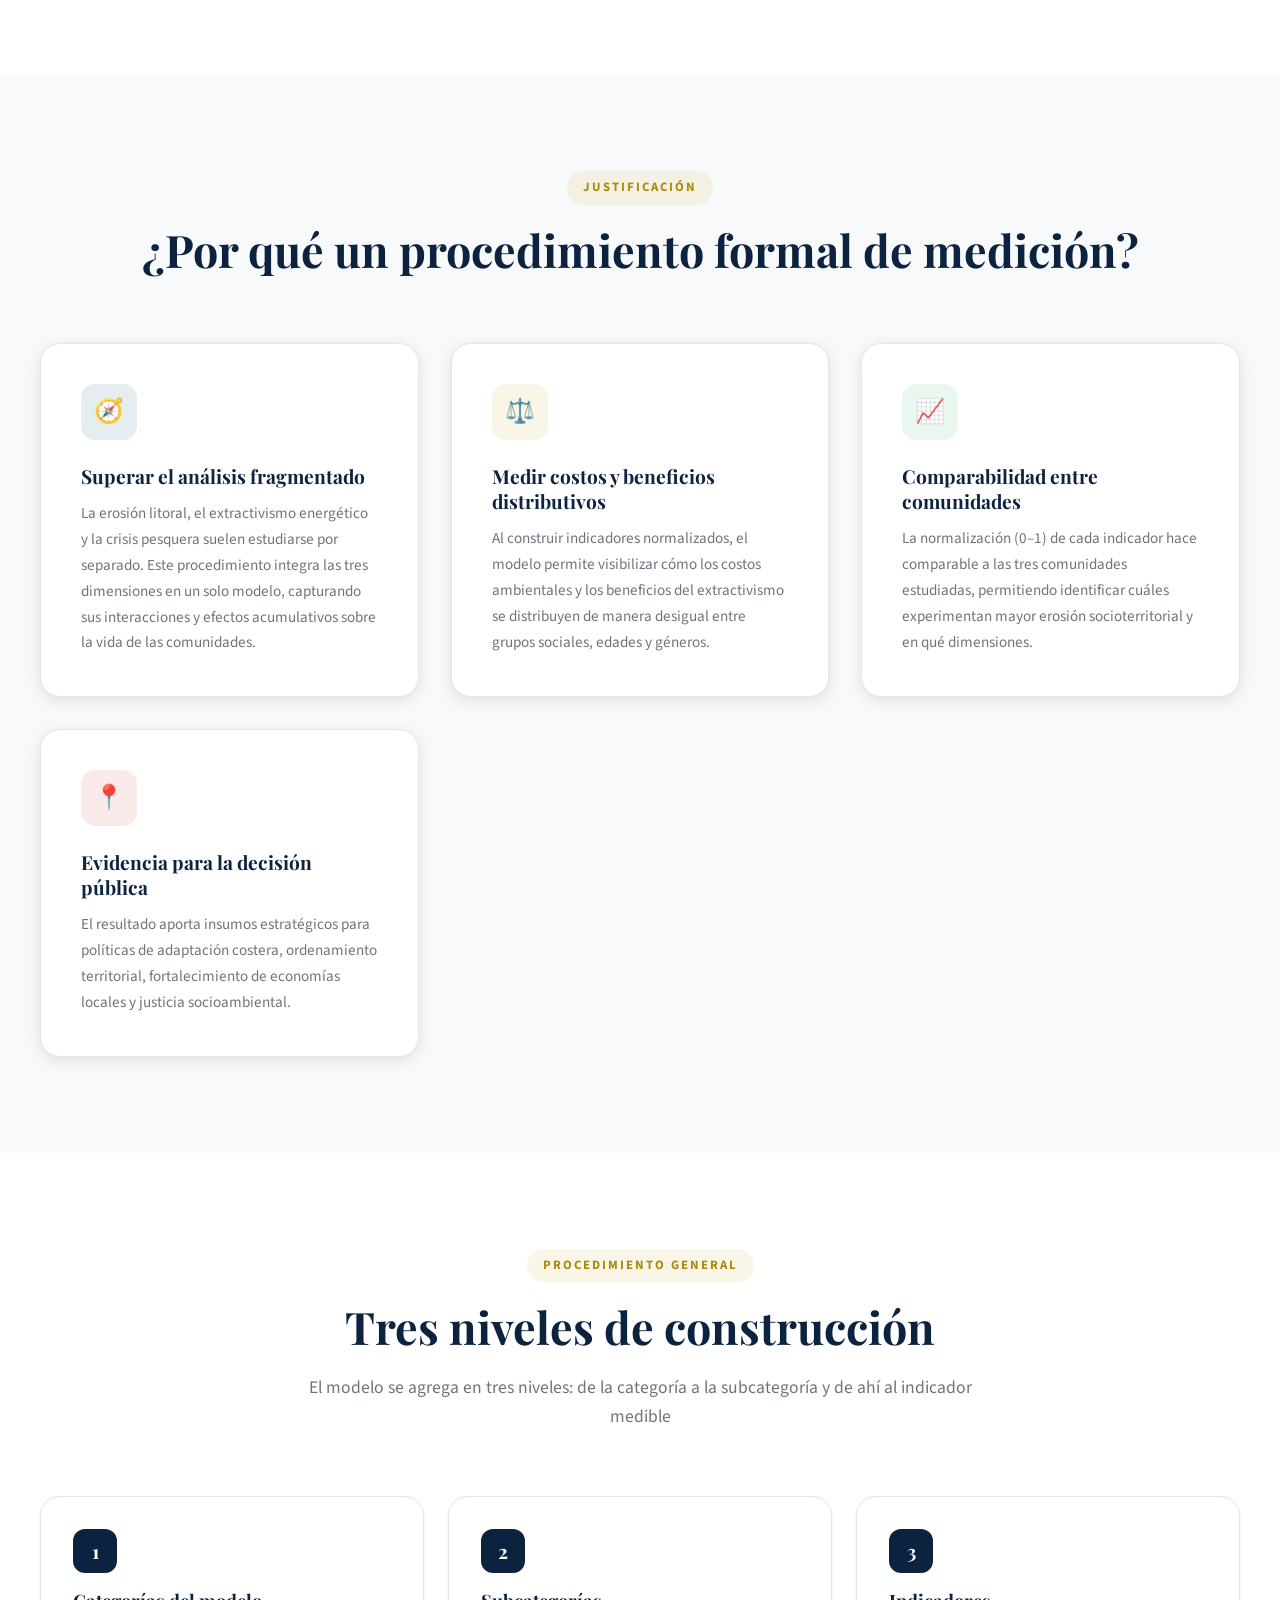
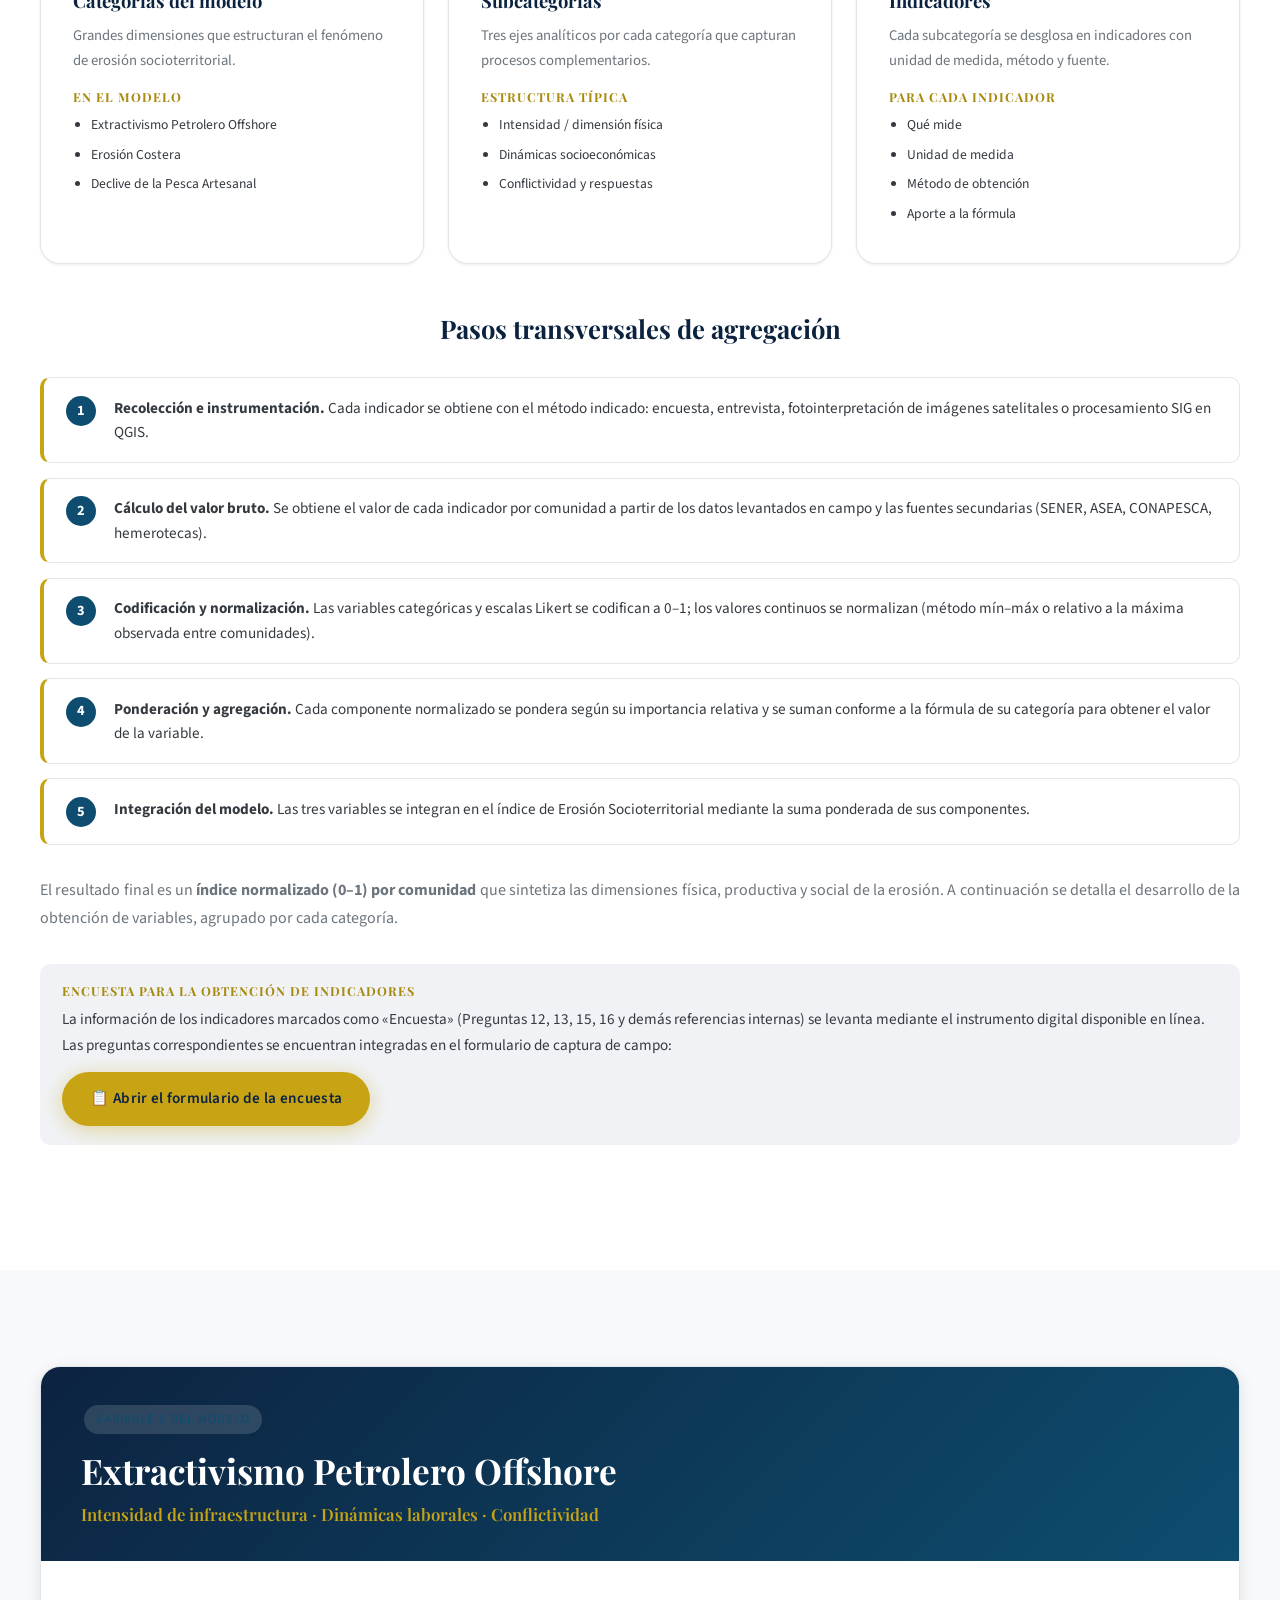
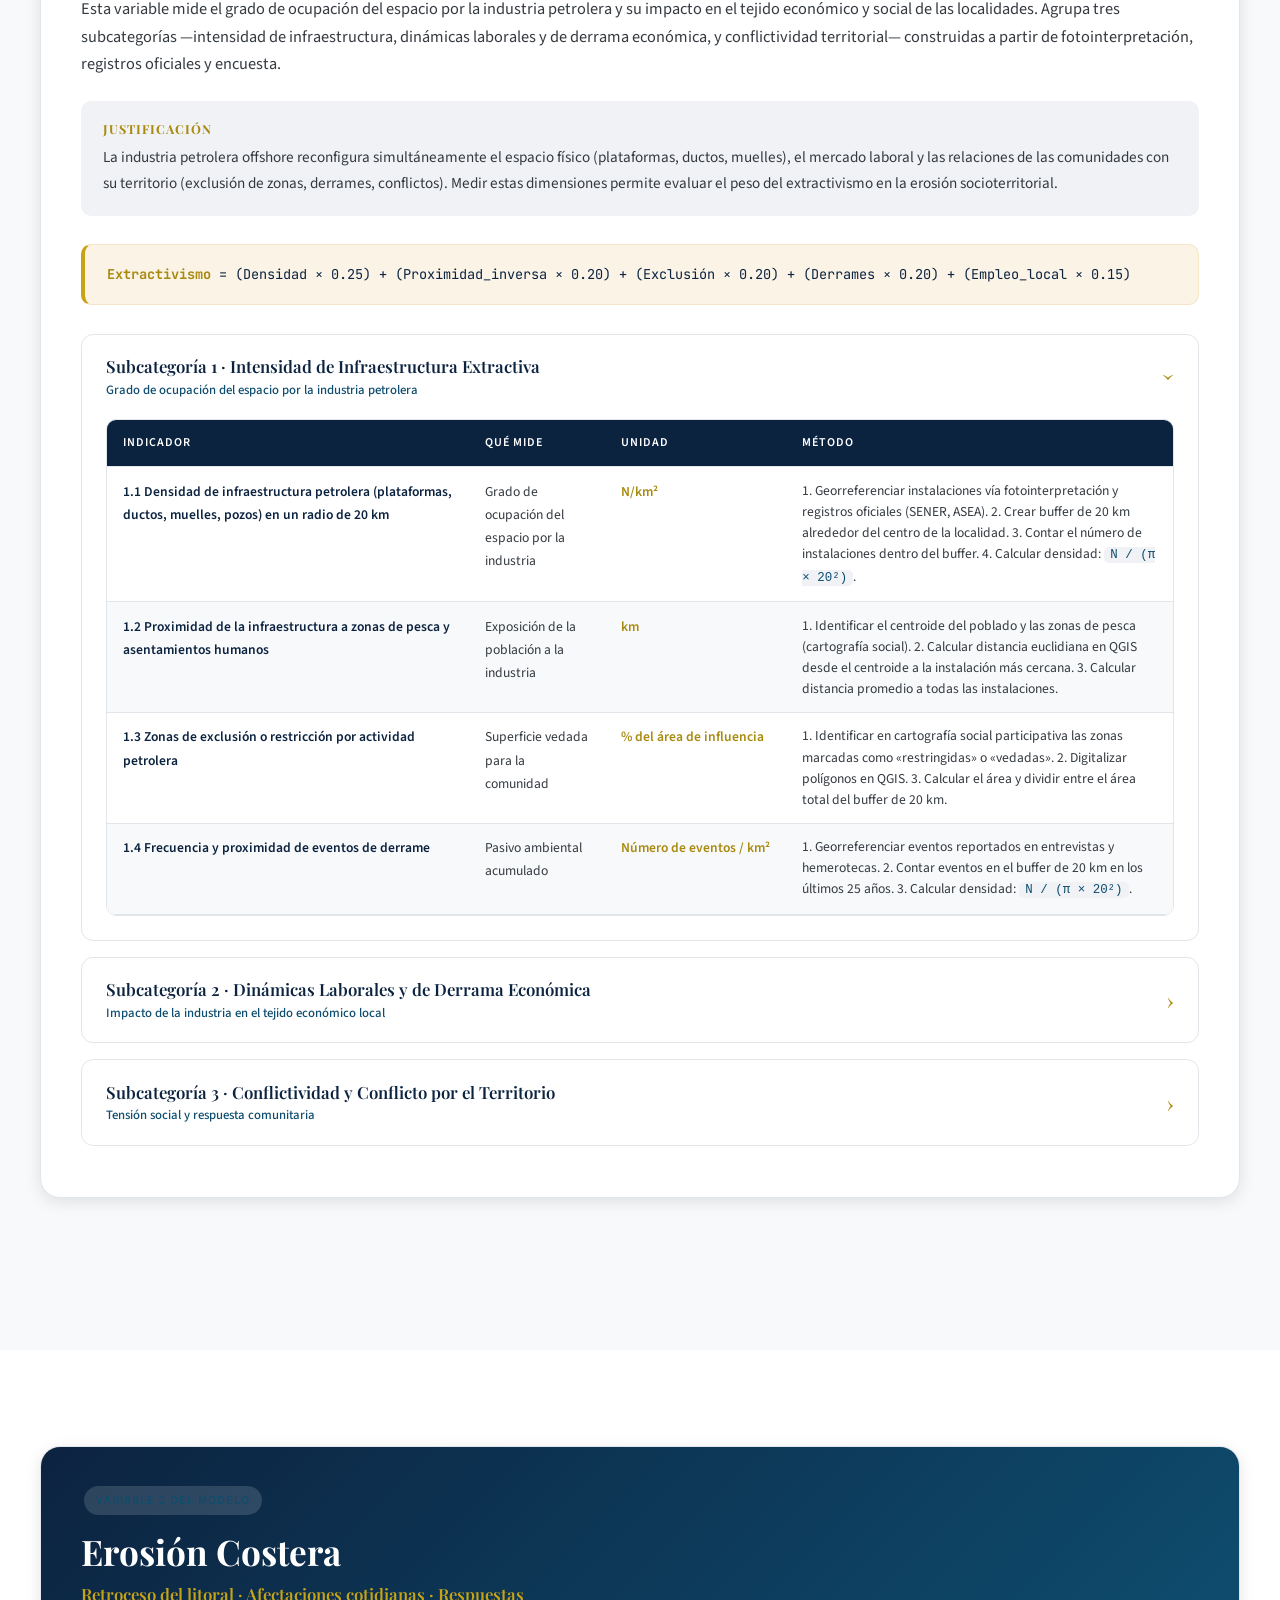
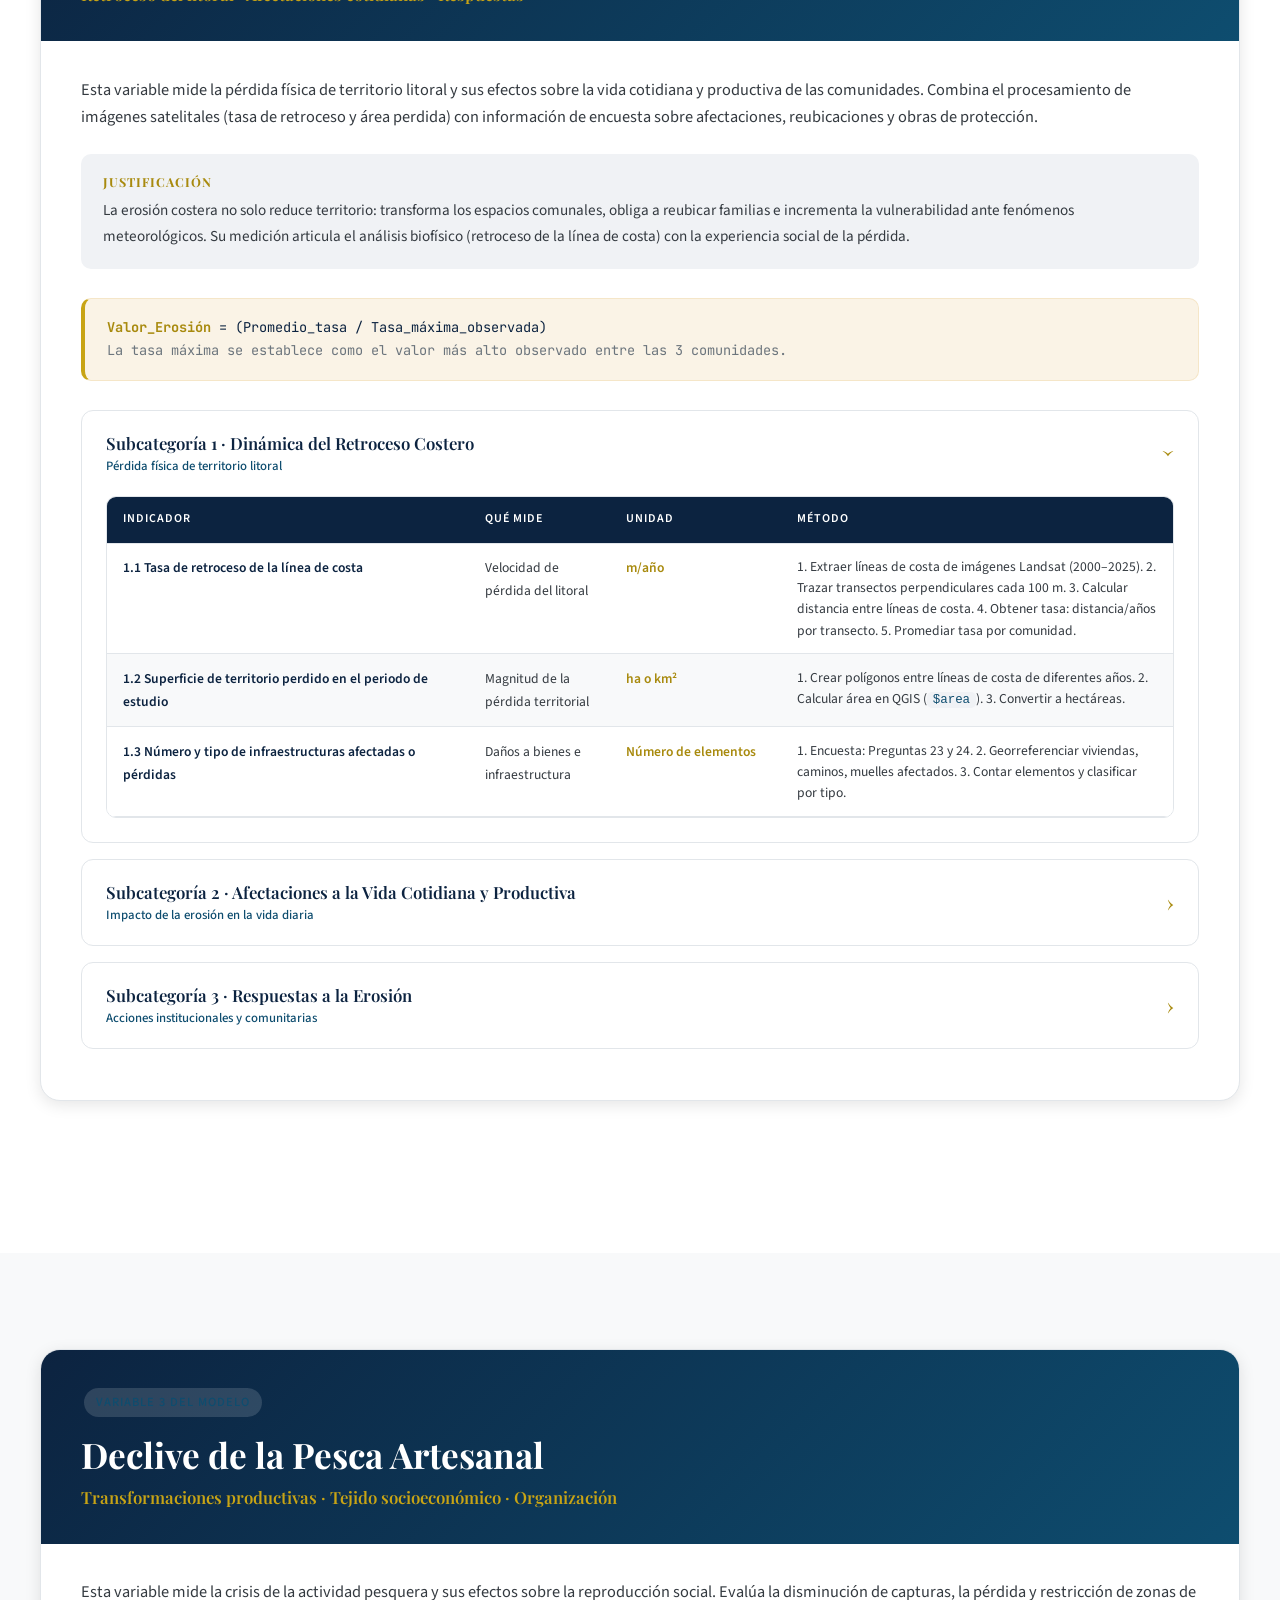
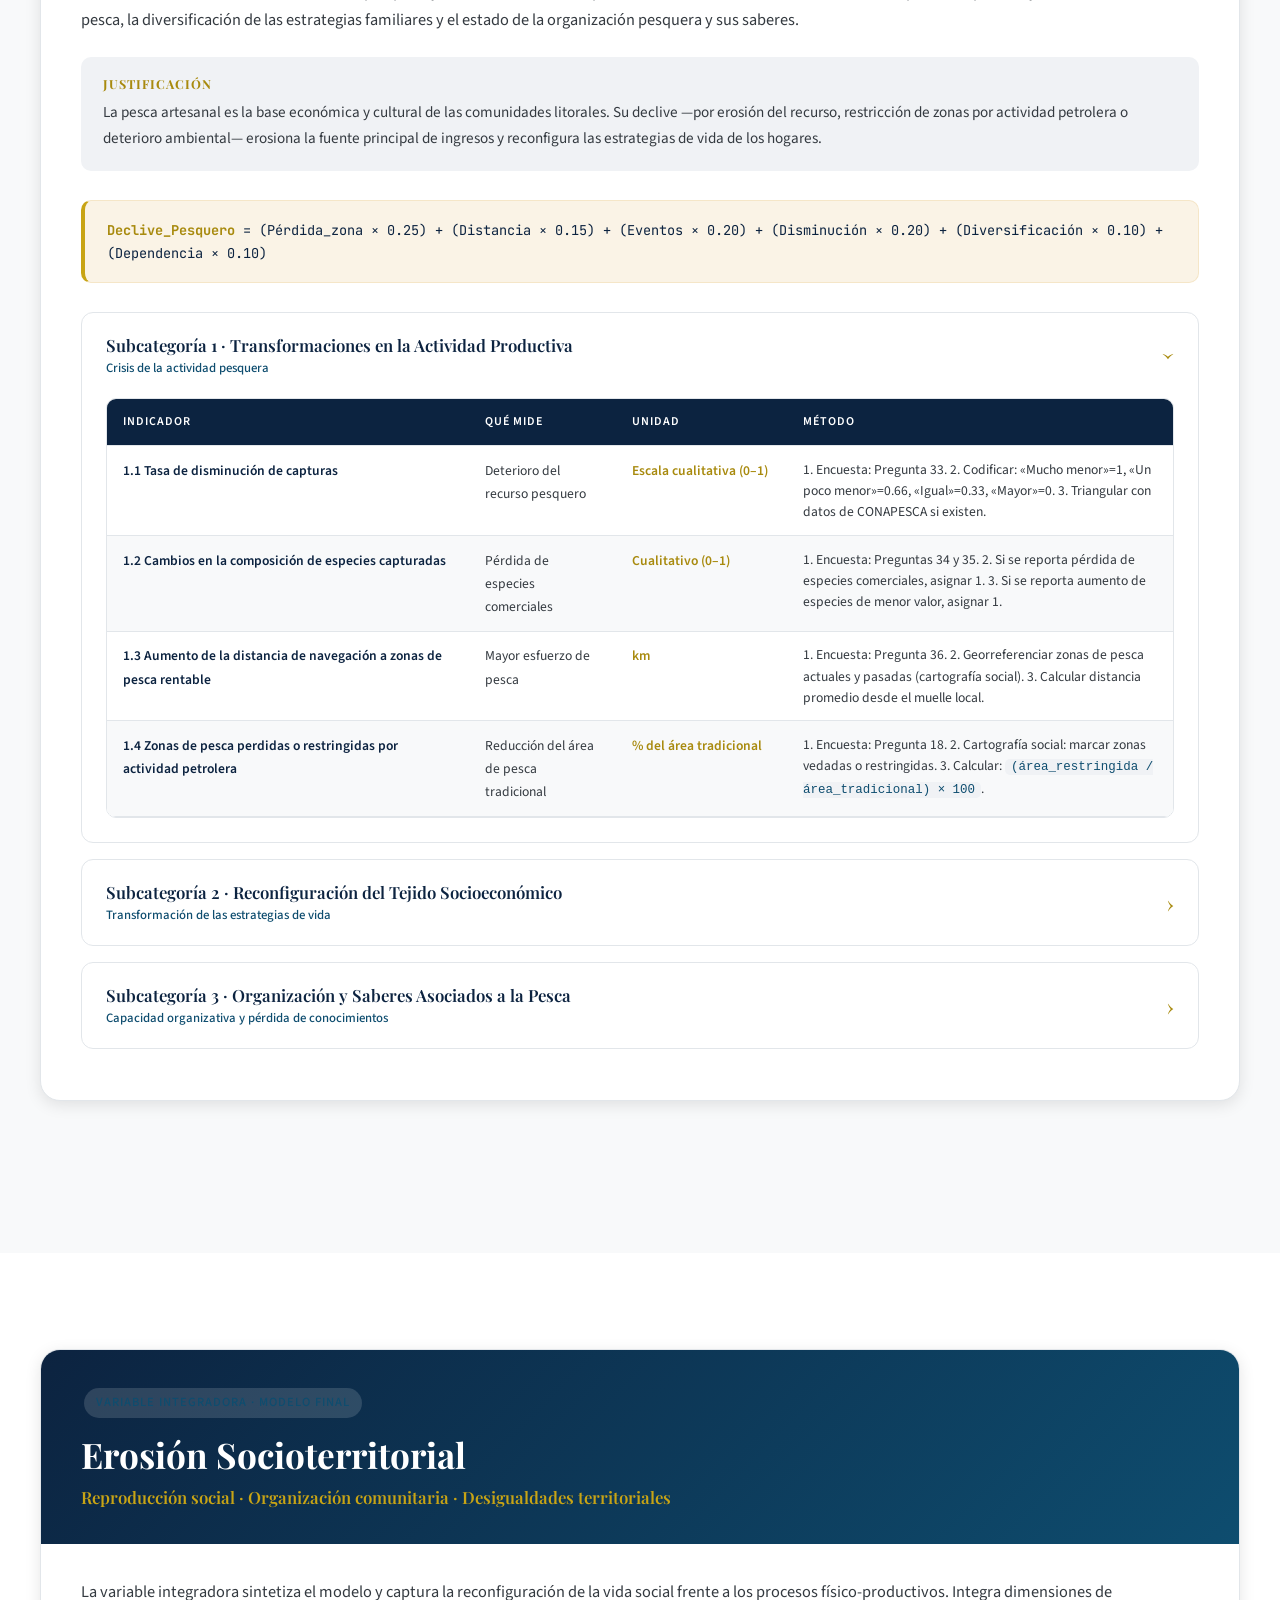
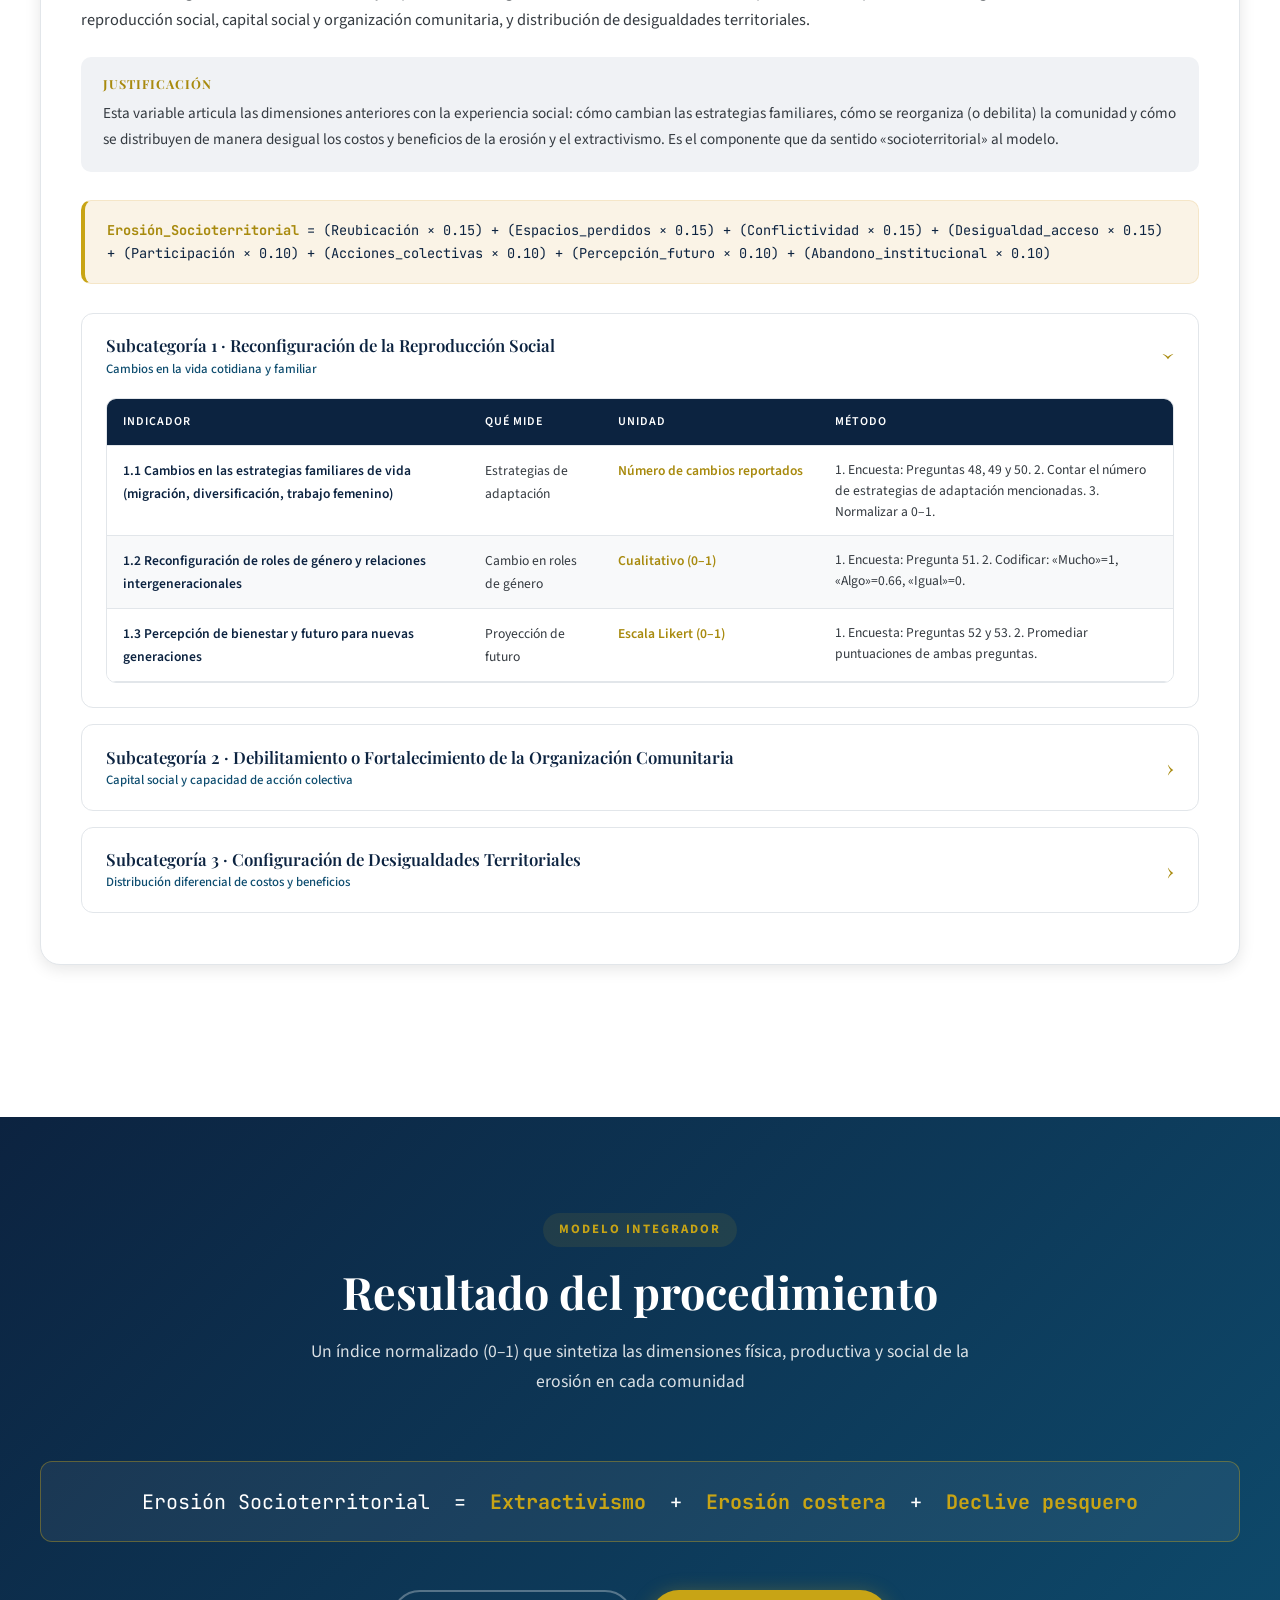
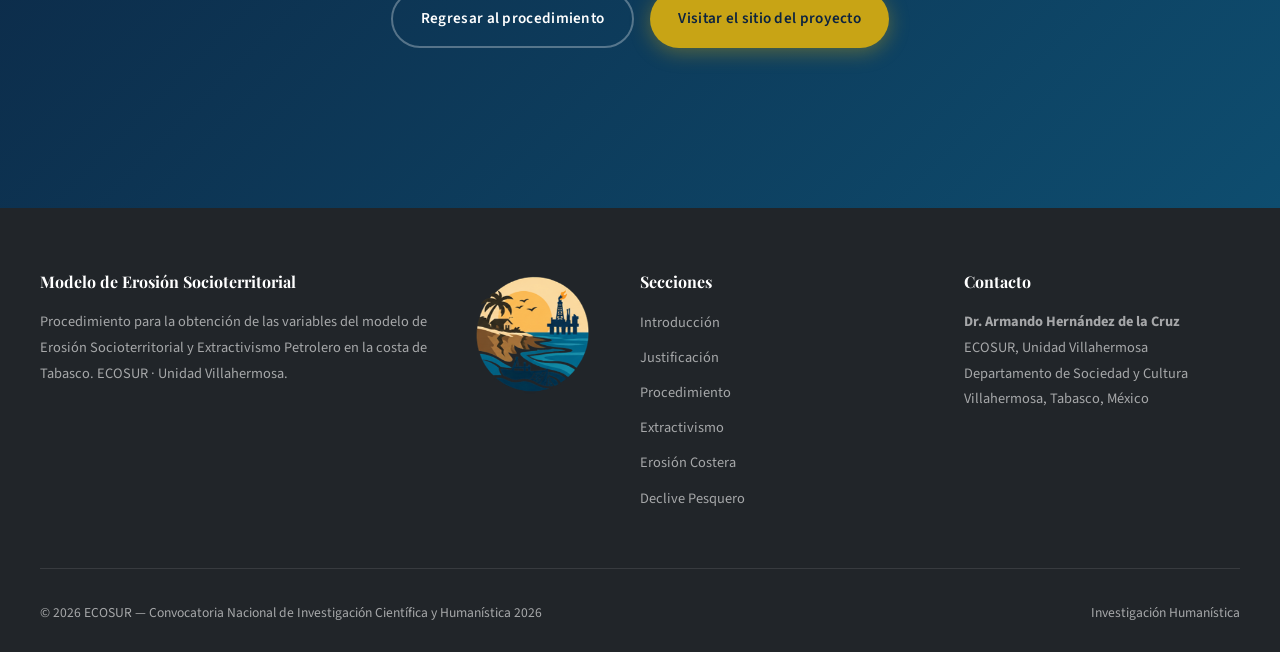
==== commit 080649f5: "logo abajo2" ====
--- a/modelo.html
+++ b/modelo.html
@@ -957,9 +957,14 @@
   <!-- ==================== FOOTER ==================== -->
   <footer class="footer">
     <div class="footer-content">
-      <div>
-        <h4>Modelo de Erosión Socioterritorial</h4>
-        <p>Procedimiento para la obtención de las variables del modelo de Erosión Socioterritorial y Extractivismo Petrolero en la costa de Tabasco. ECOSUR · Unidad Villahermosa.</p>
+      <div style="display:flex;align-items:flex-start;gap:1.5rem;">
+        <div style="flex:1 1 auto;">
+          <h4>Modelo de Erosión Socioterritorial</h4>
+          <p>Procedimiento para la obtención de las variables del modelo de Erosión Socioterritorial y Extractivismo Petrolero en la costa de Tabasco. ECOSUR · Unidad Villahermosa.</p>
+        </div>
+        <div style="flex:0 0 auto;">
+          <img src="img/logo-erosion.png" alt="Logotipo Erosión Socioterritorial" style="width:120px;height:auto;border-radius:12px;">
+        </div>
       </div>
       <div>
         <h4>Secciones</h4>
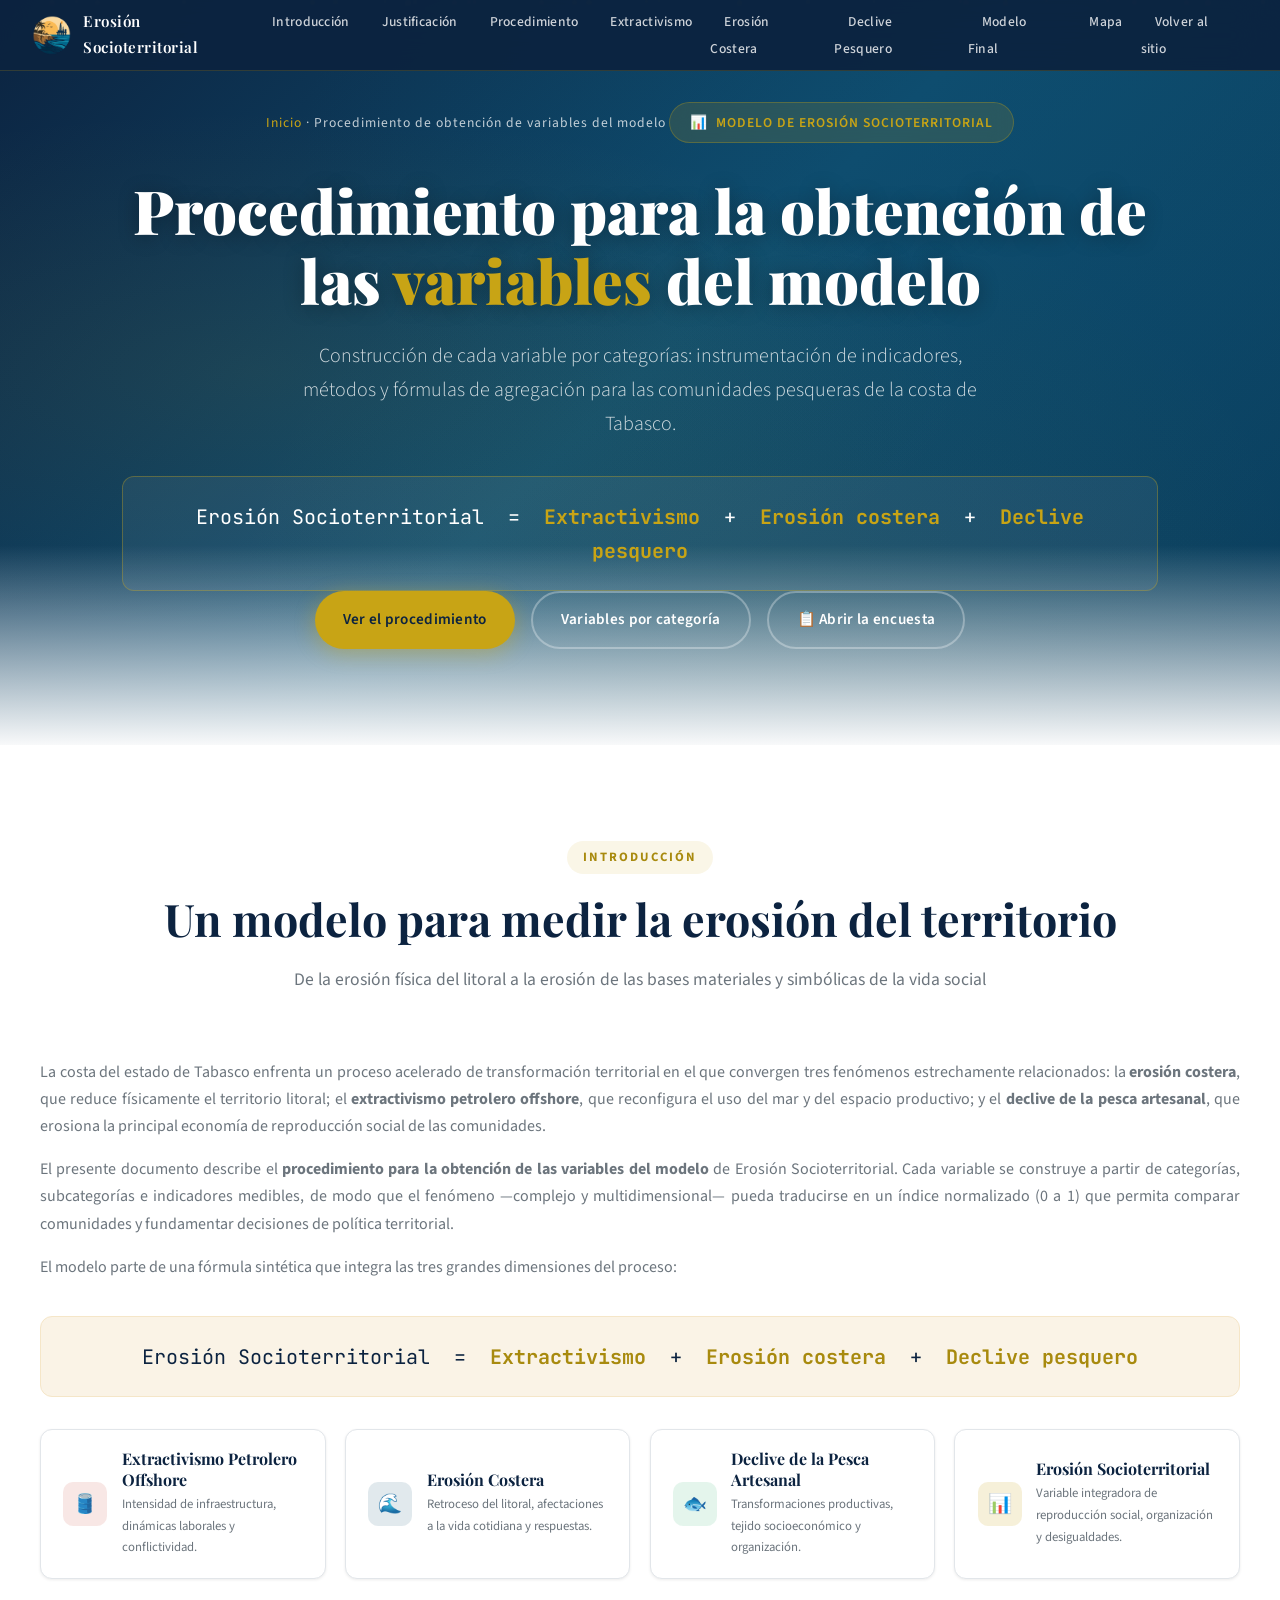
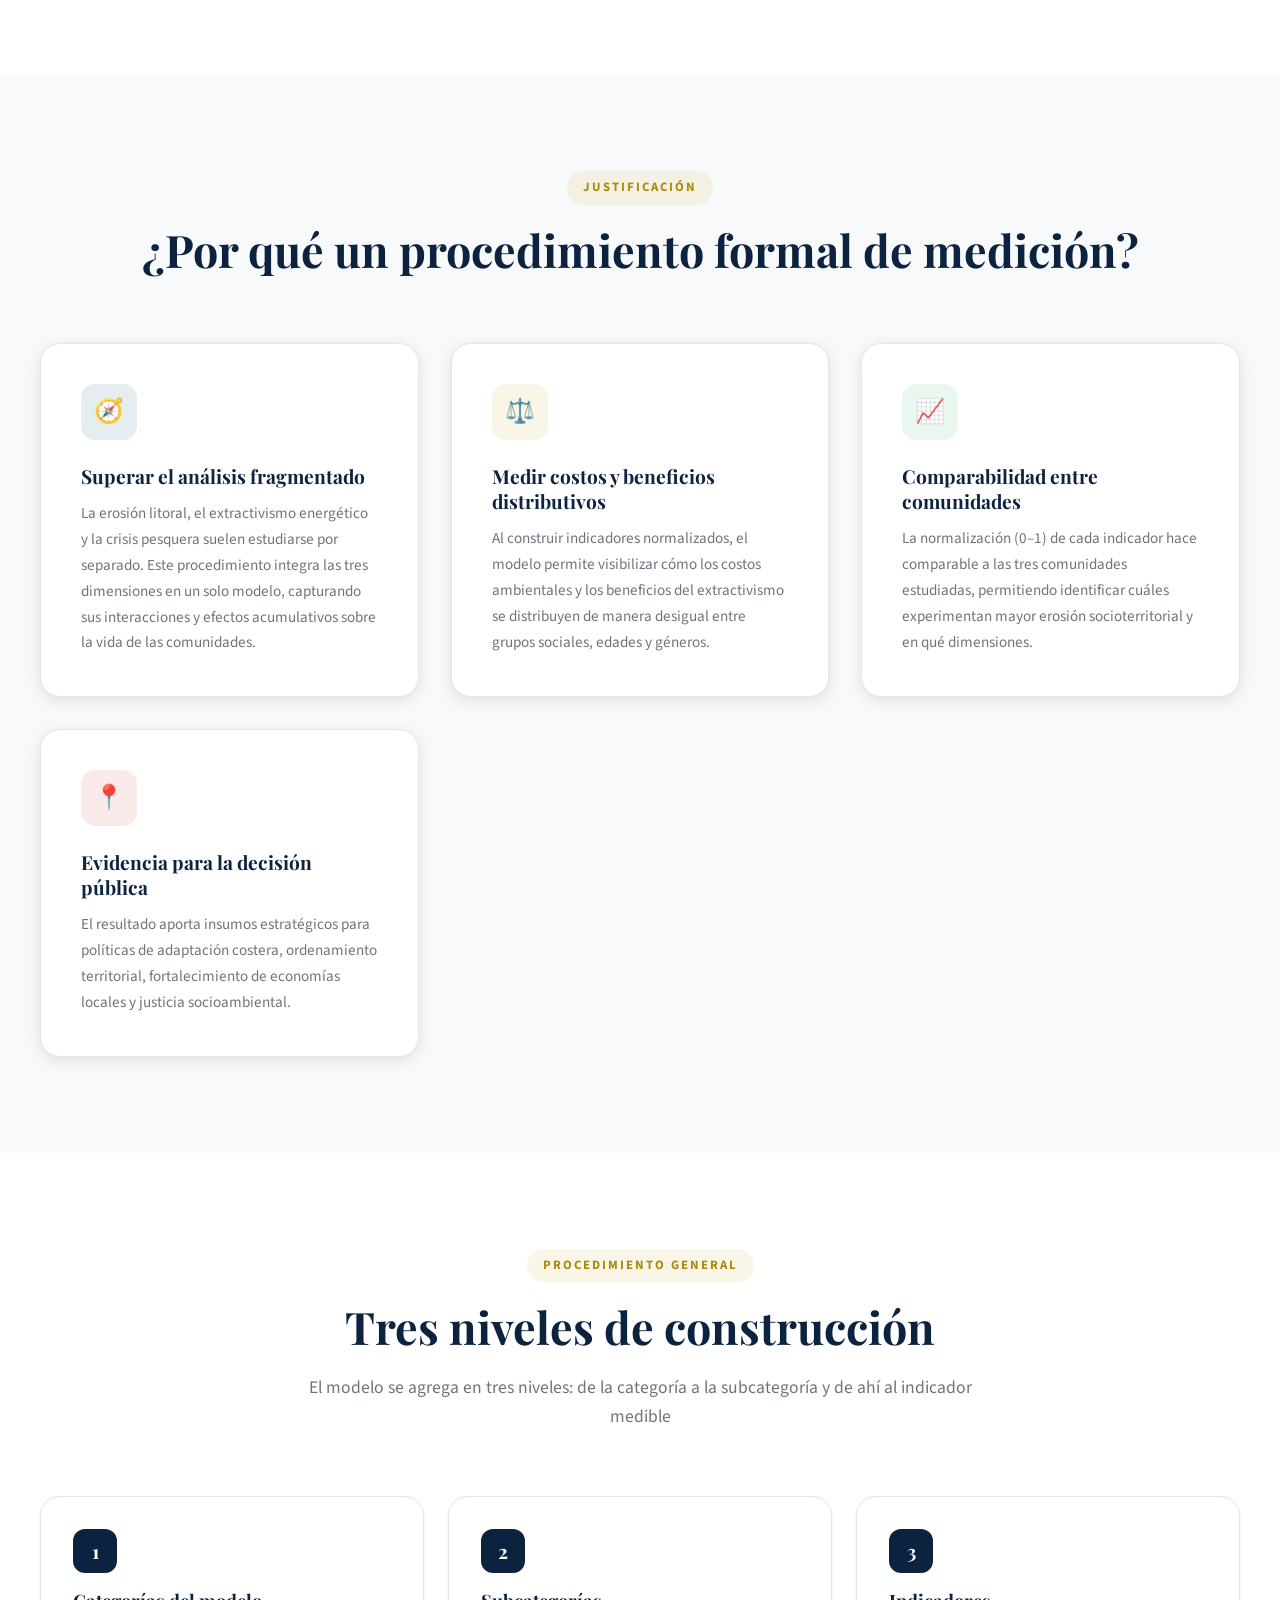
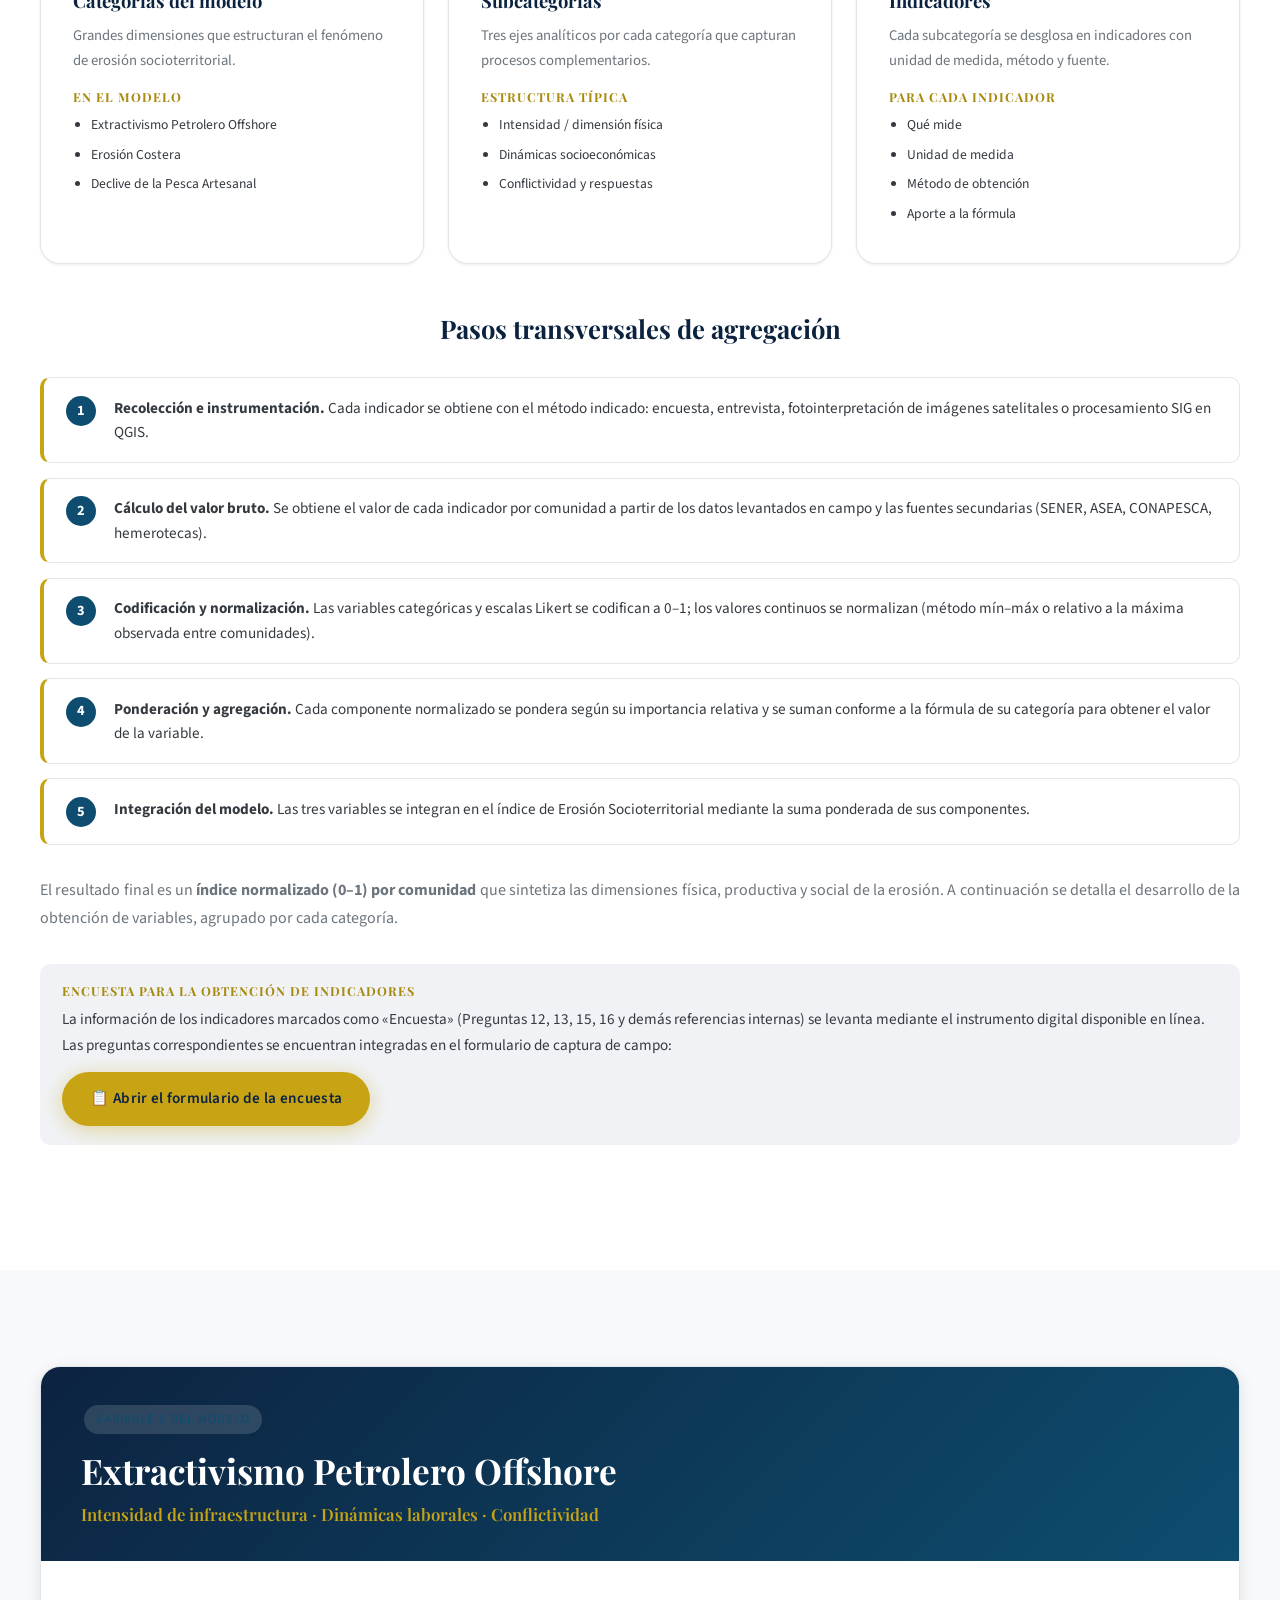
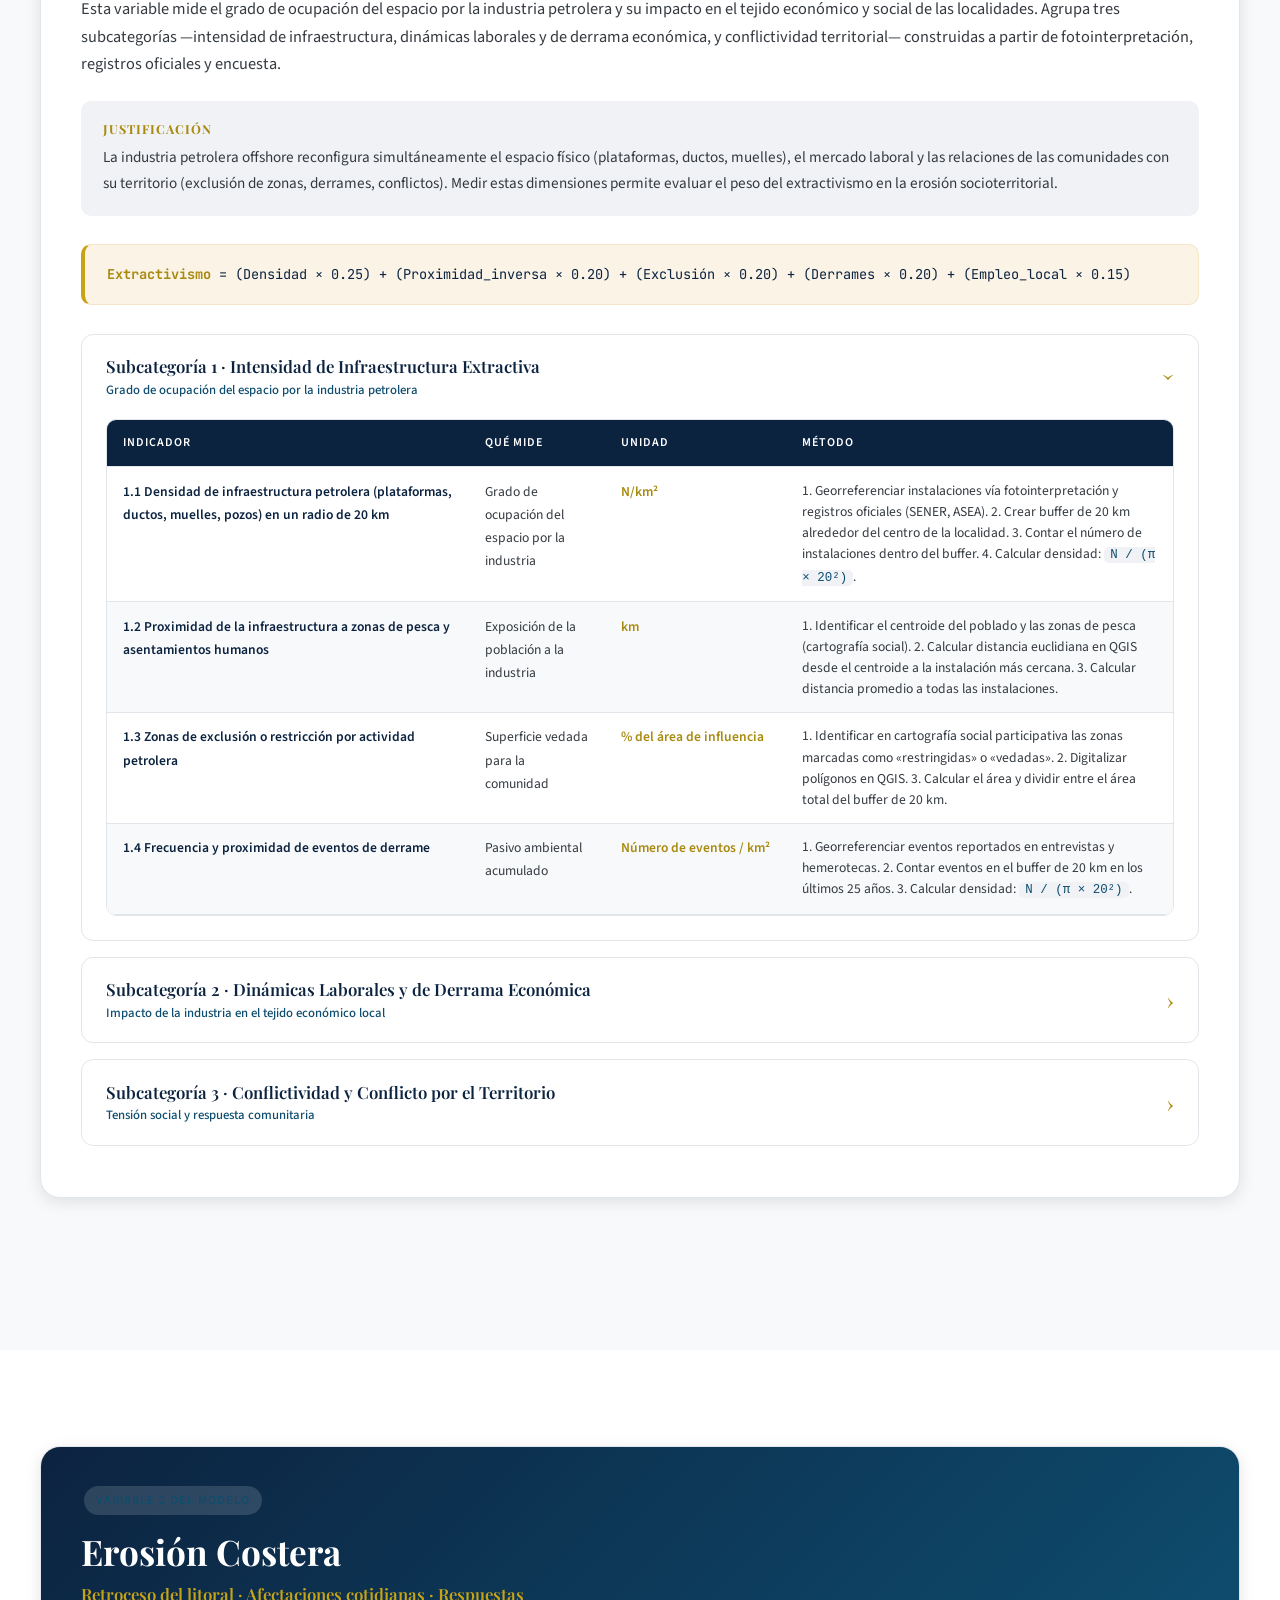
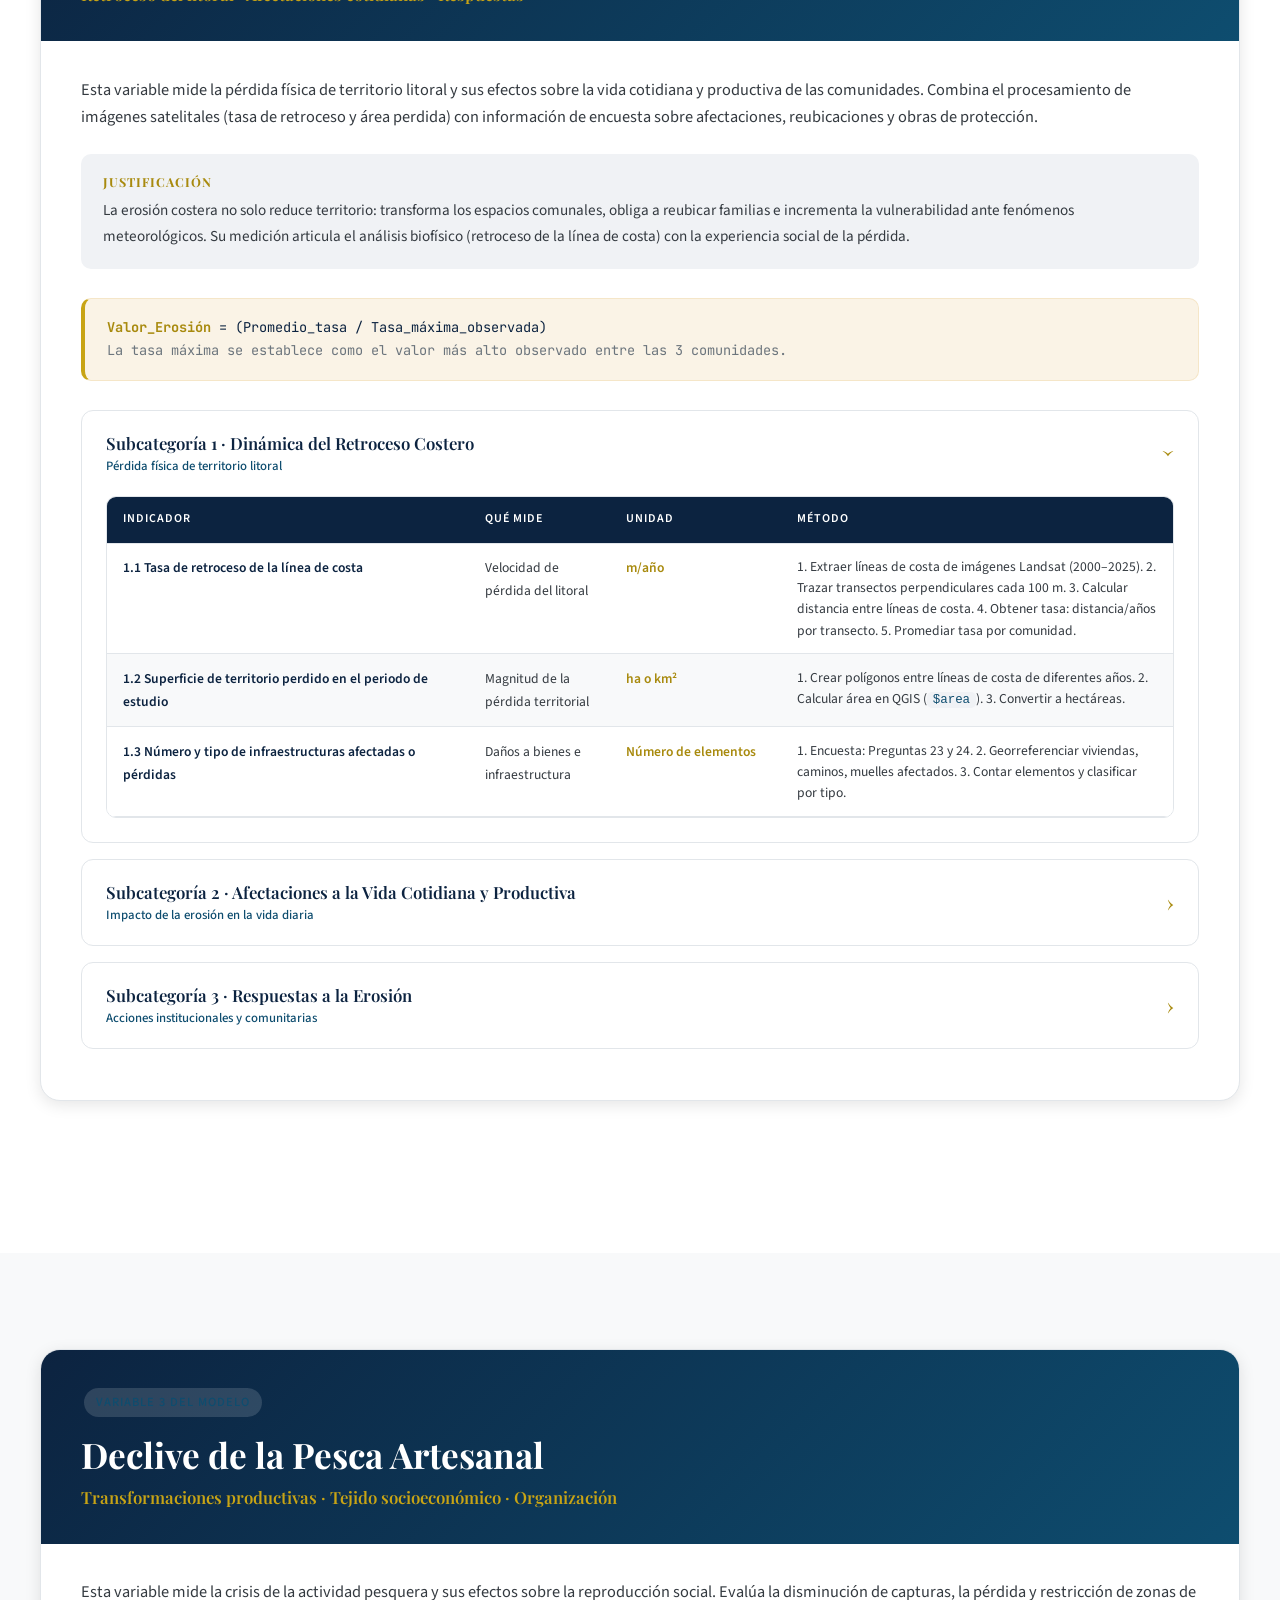
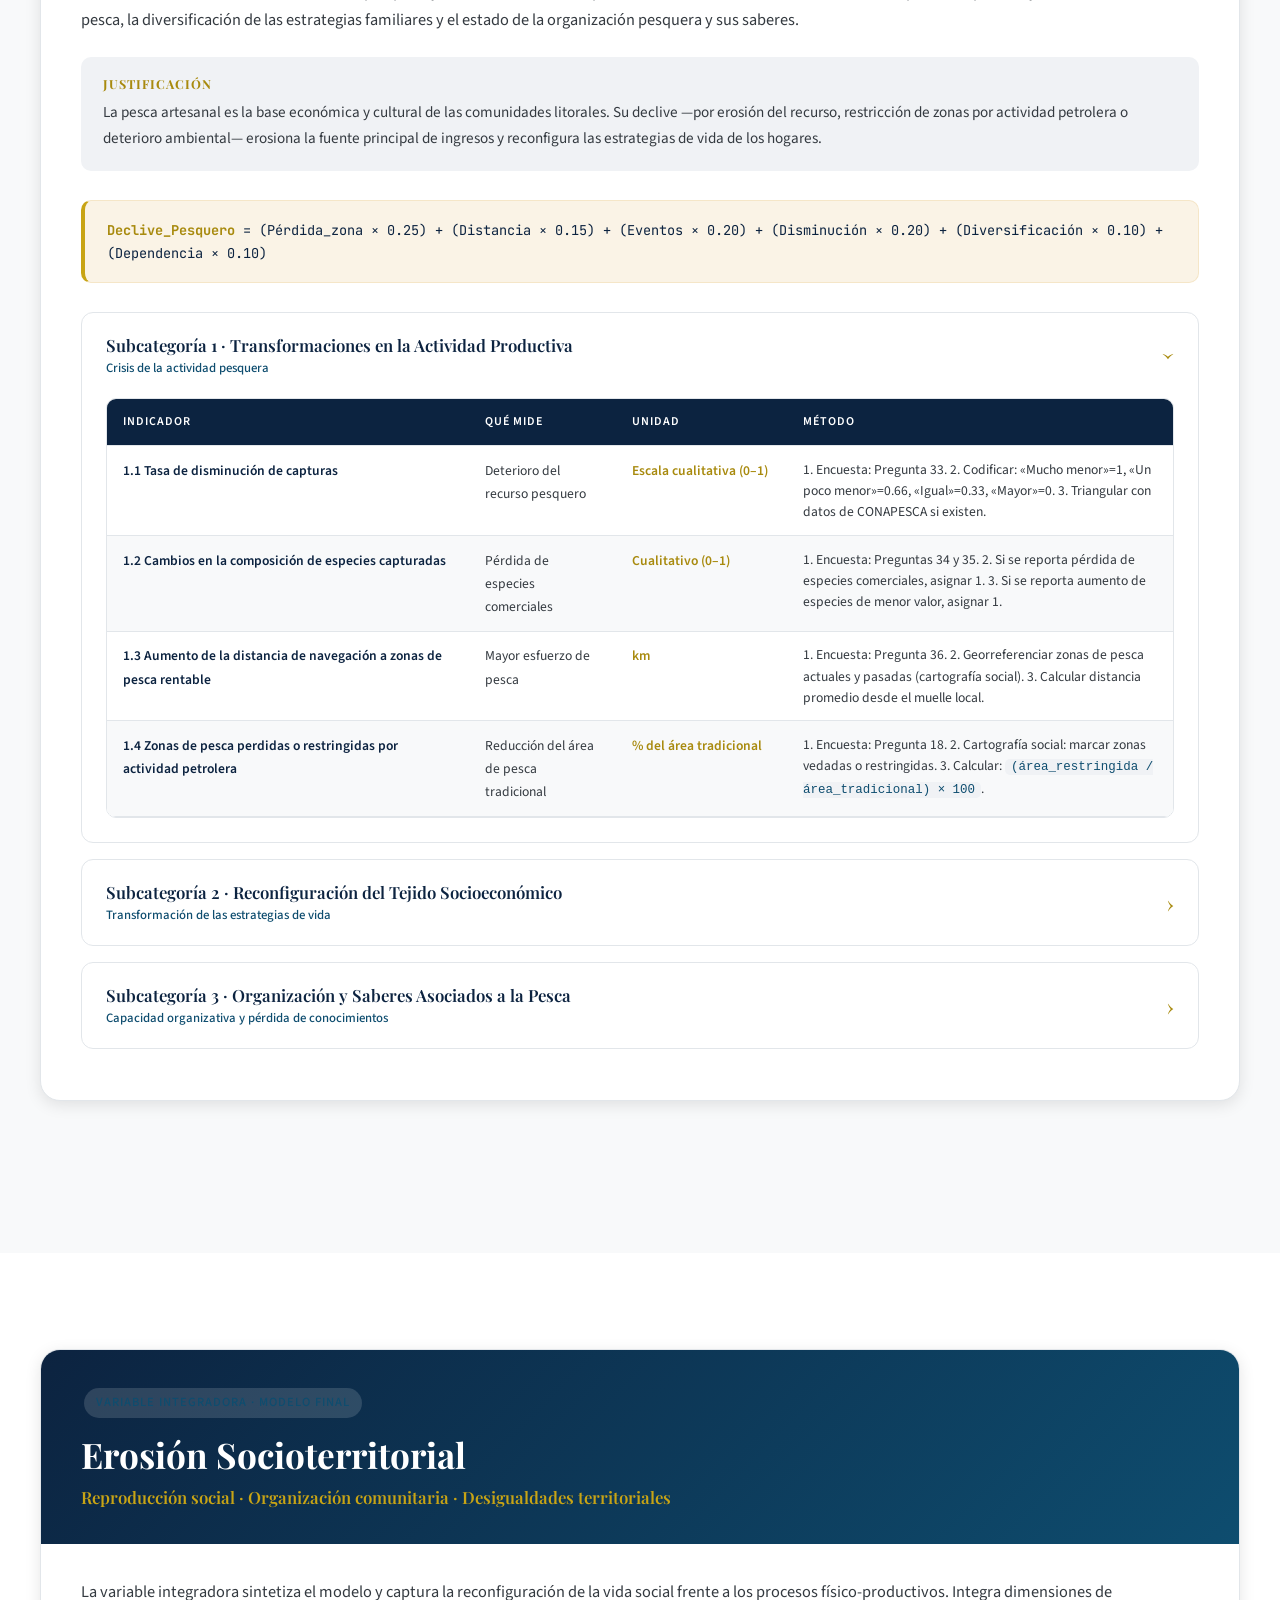
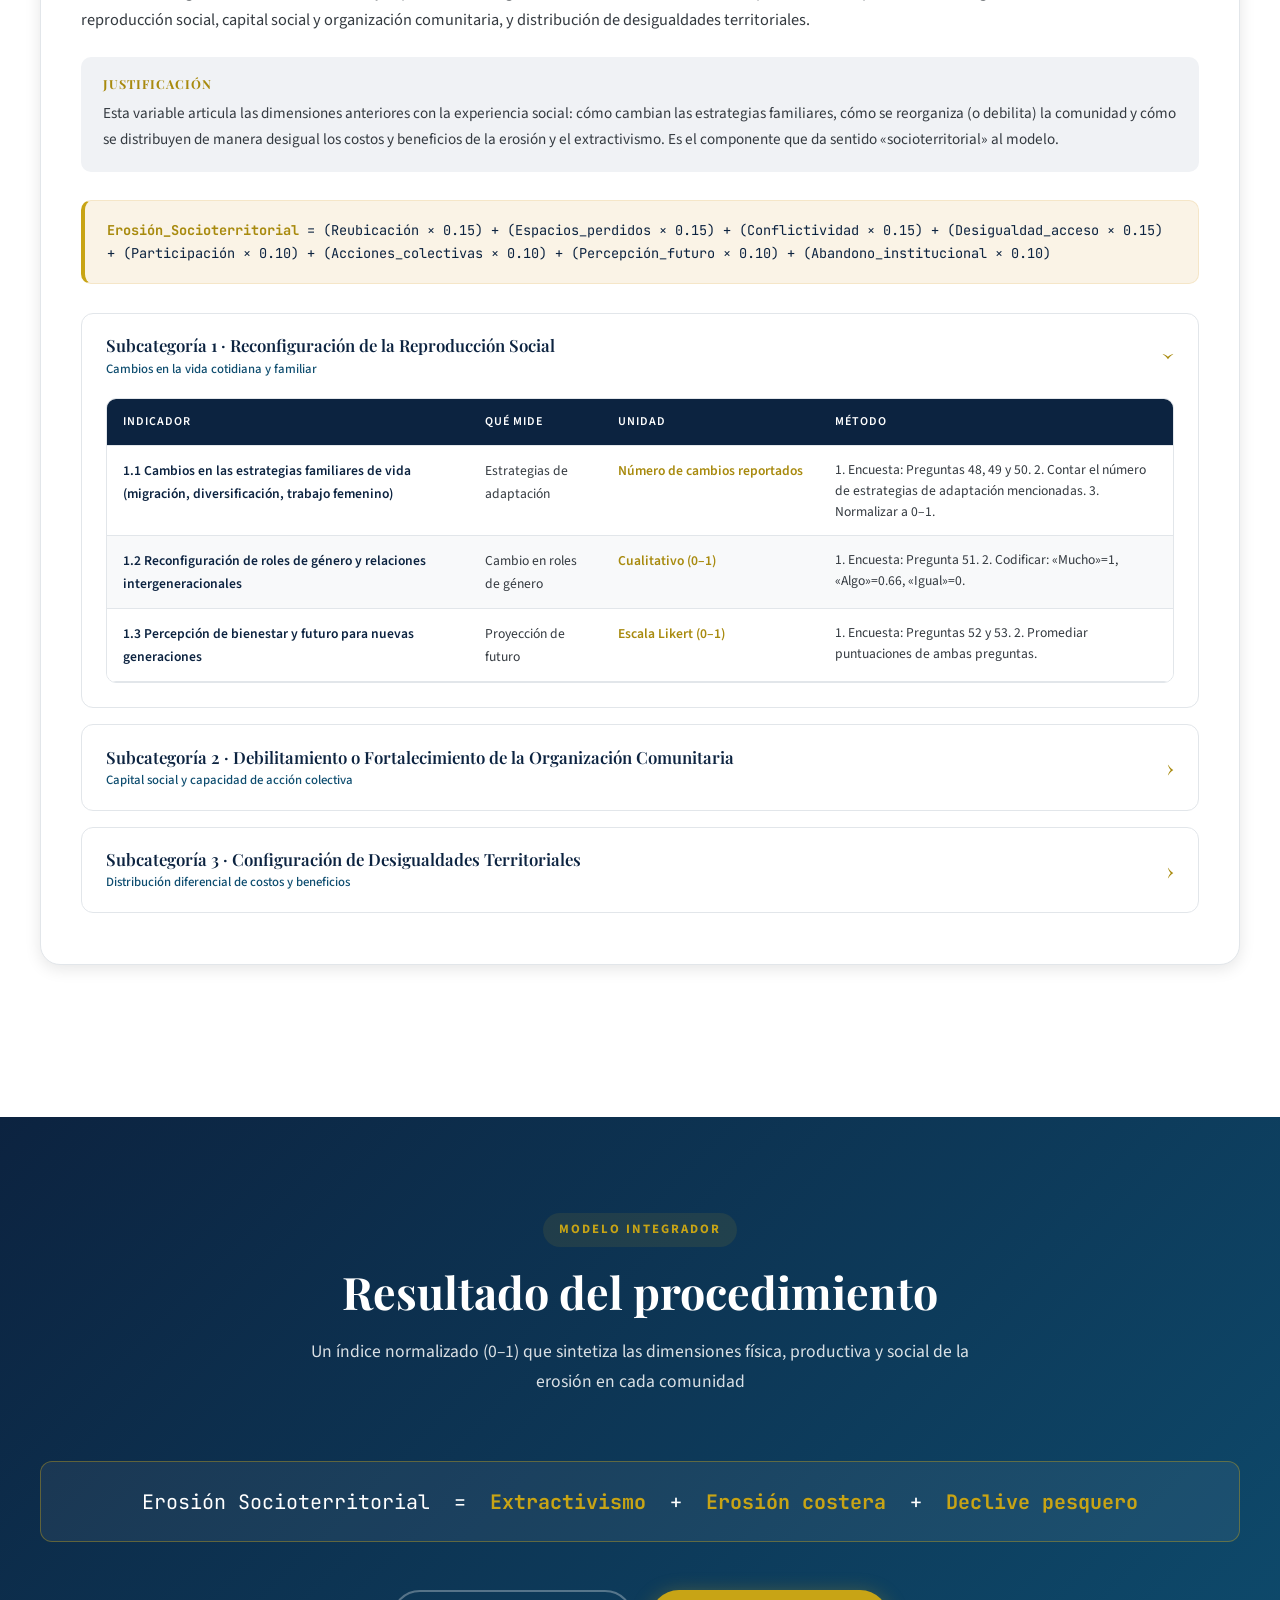
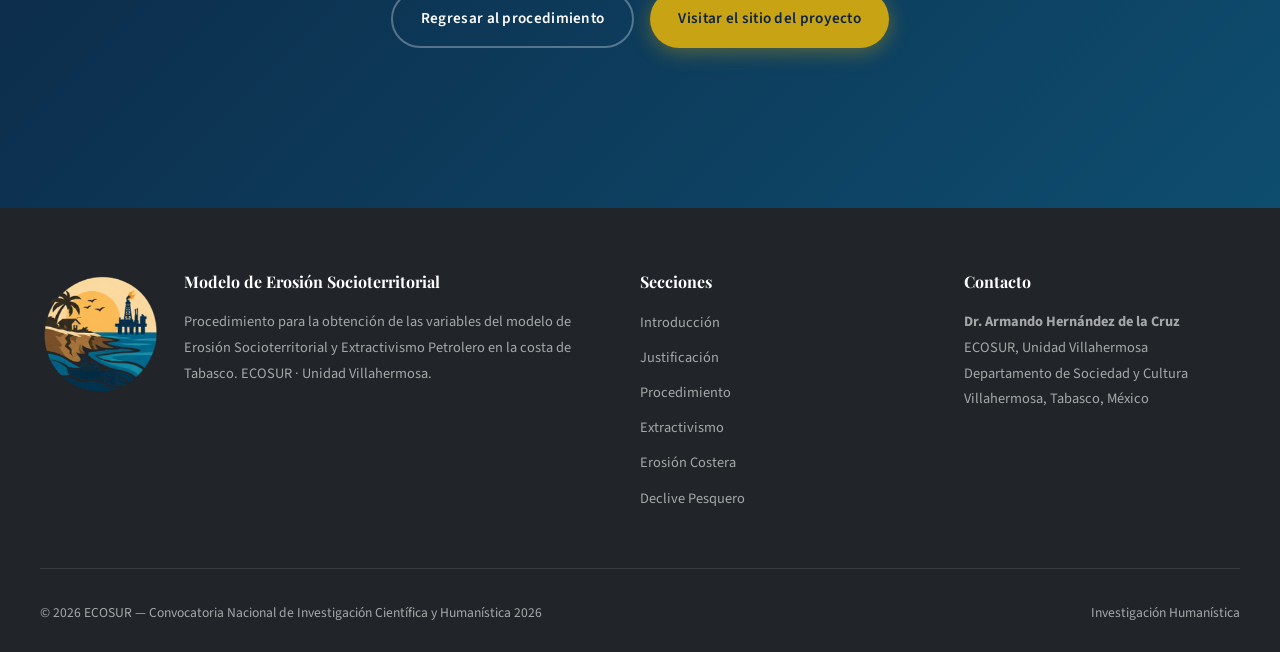
==== commit 76f174b4: "logo izquierda" ====
--- a/modelo.html
+++ b/modelo.html
@@ -958,12 +958,12 @@
   <footer class="footer">
     <div class="footer-content">
       <div style="display:flex;align-items:flex-start;gap:1.5rem;">
+        <div style="flex:0 0 auto;">
+          <img src="img/logo-erosion.png" alt="Logotipo Erosión Socioterritorial" style="width:120px;height:auto;border-radius:12px;">
+        </div>
         <div style="flex:1 1 auto;">
           <h4>Modelo de Erosión Socioterritorial</h4>
           <p>Procedimiento para la obtención de las variables del modelo de Erosión Socioterritorial y Extractivismo Petrolero en la costa de Tabasco. ECOSUR · Unidad Villahermosa.</p>
-        </div>
-        <div style="flex:0 0 auto;">
-          <img src="img/logo-erosion.png" alt="Logotipo Erosión Socioterritorial" style="width:120px;height:auto;border-radius:12px;">
         </div>
       </div>
       <div>
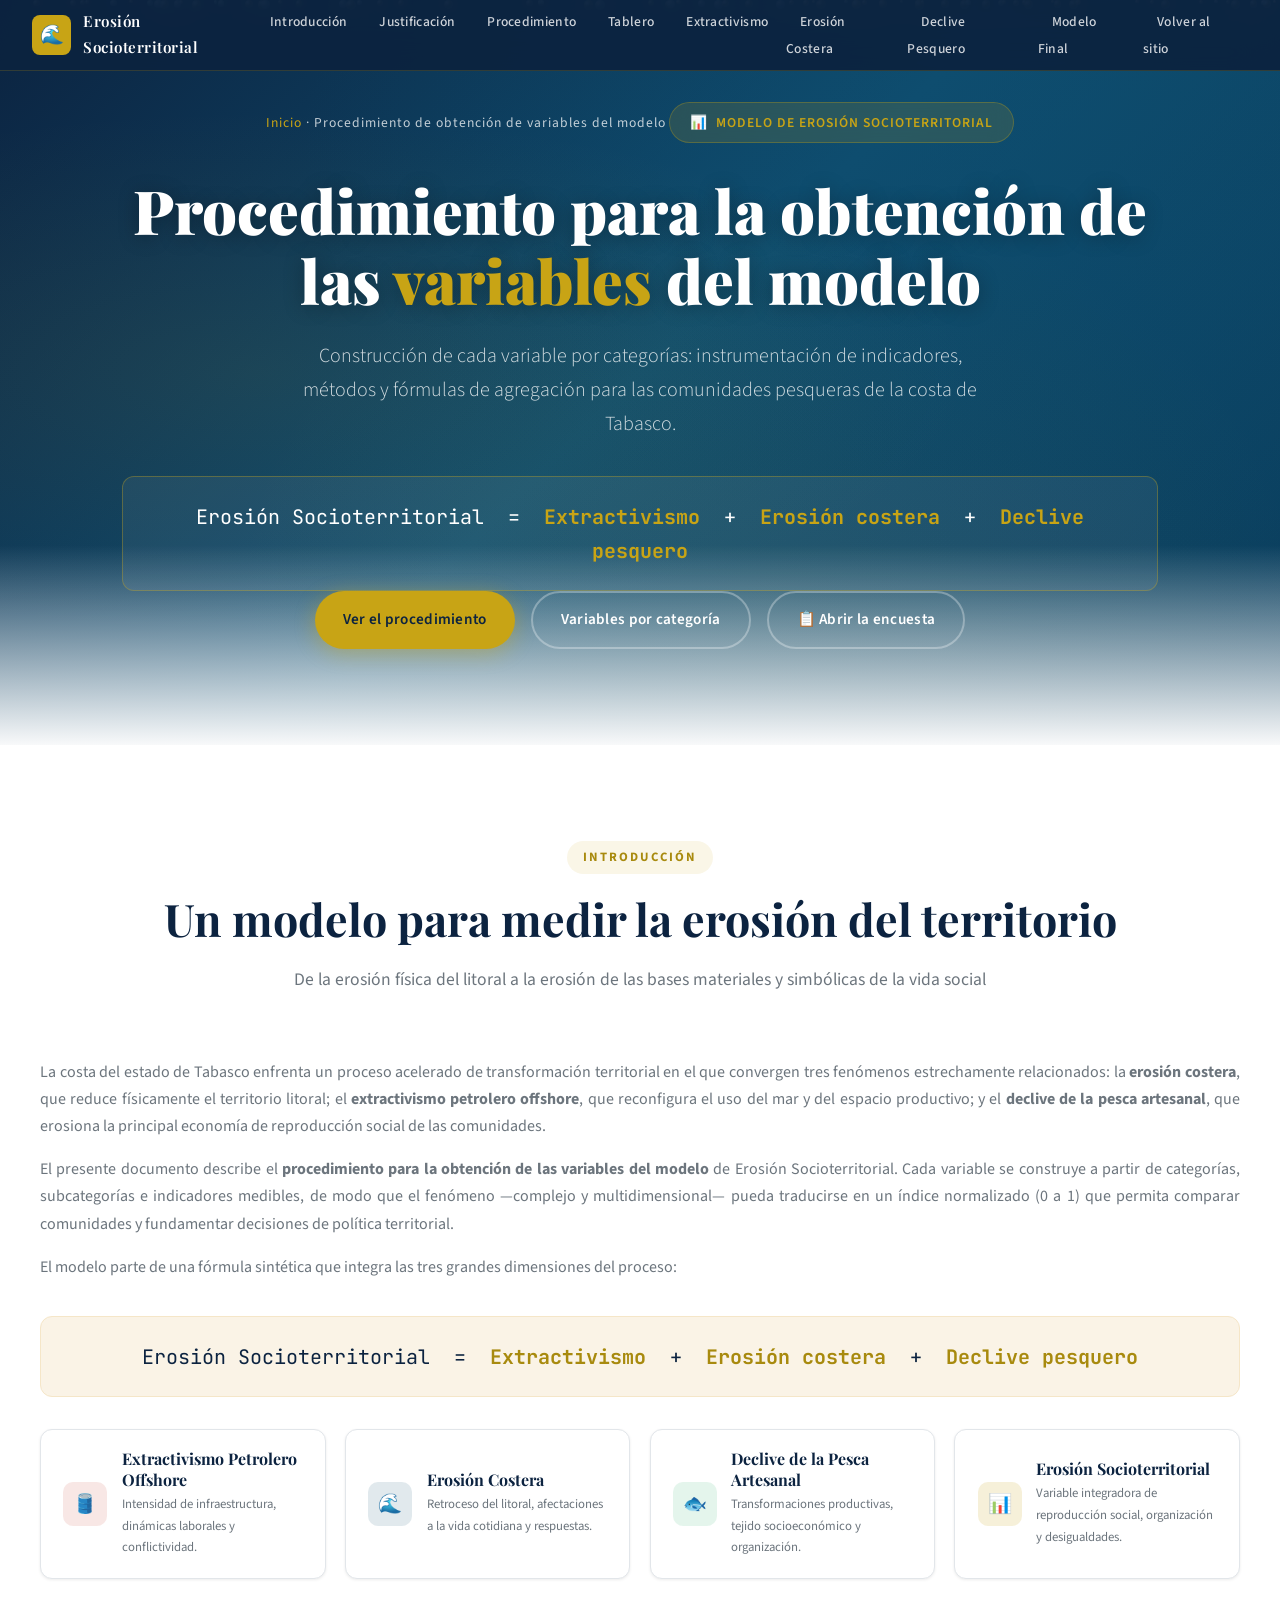
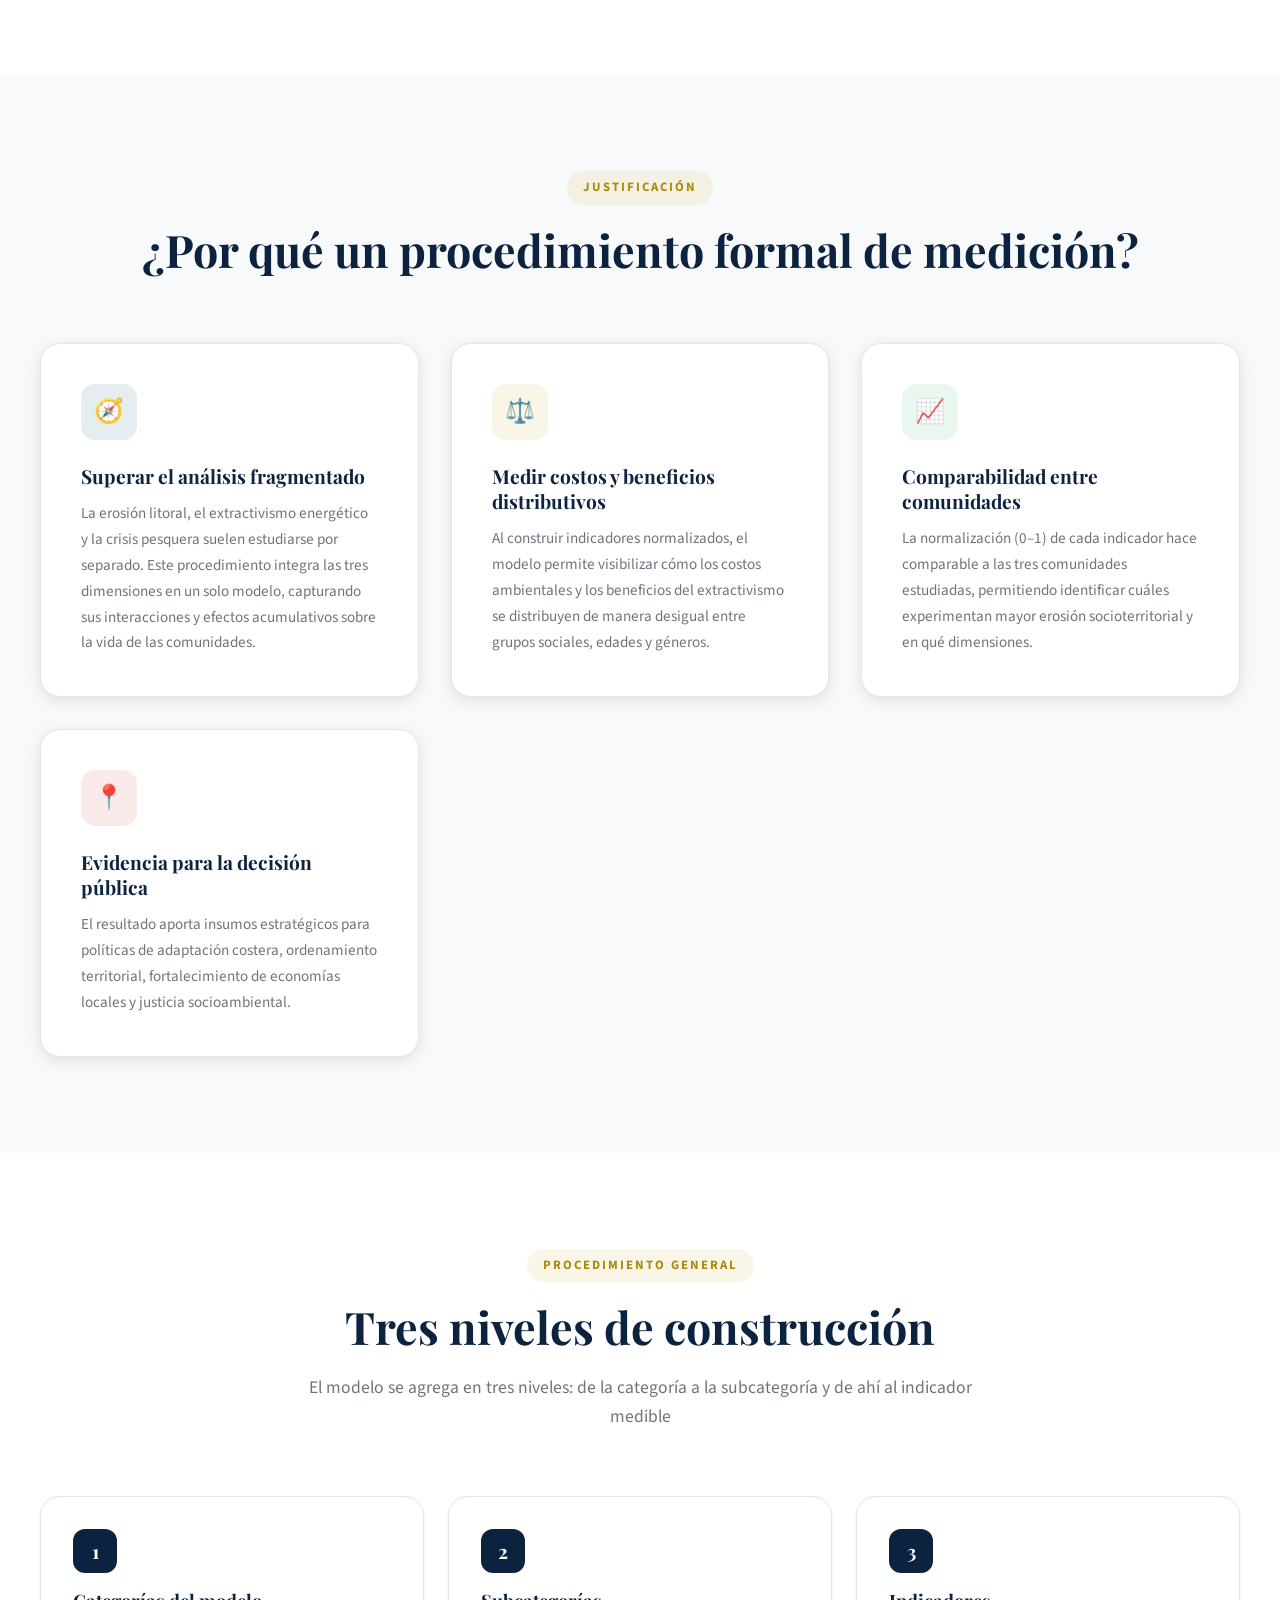
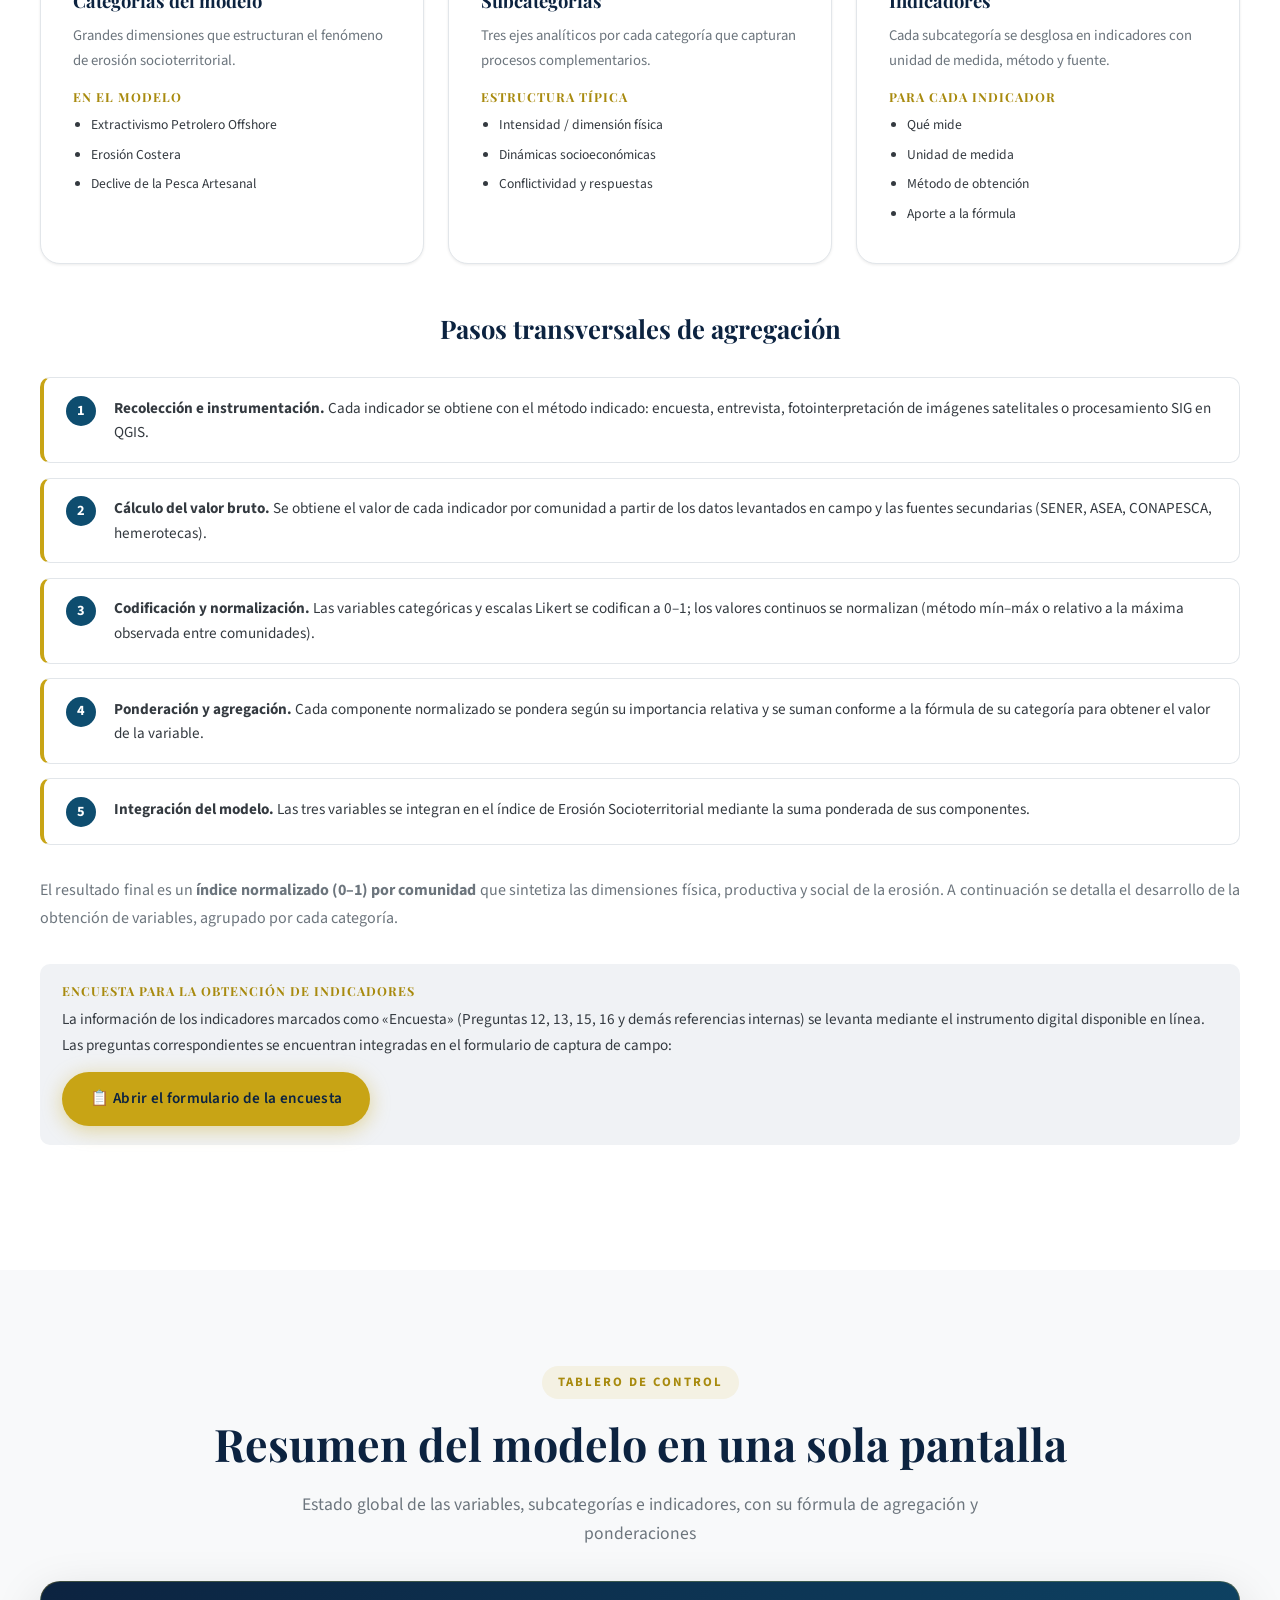
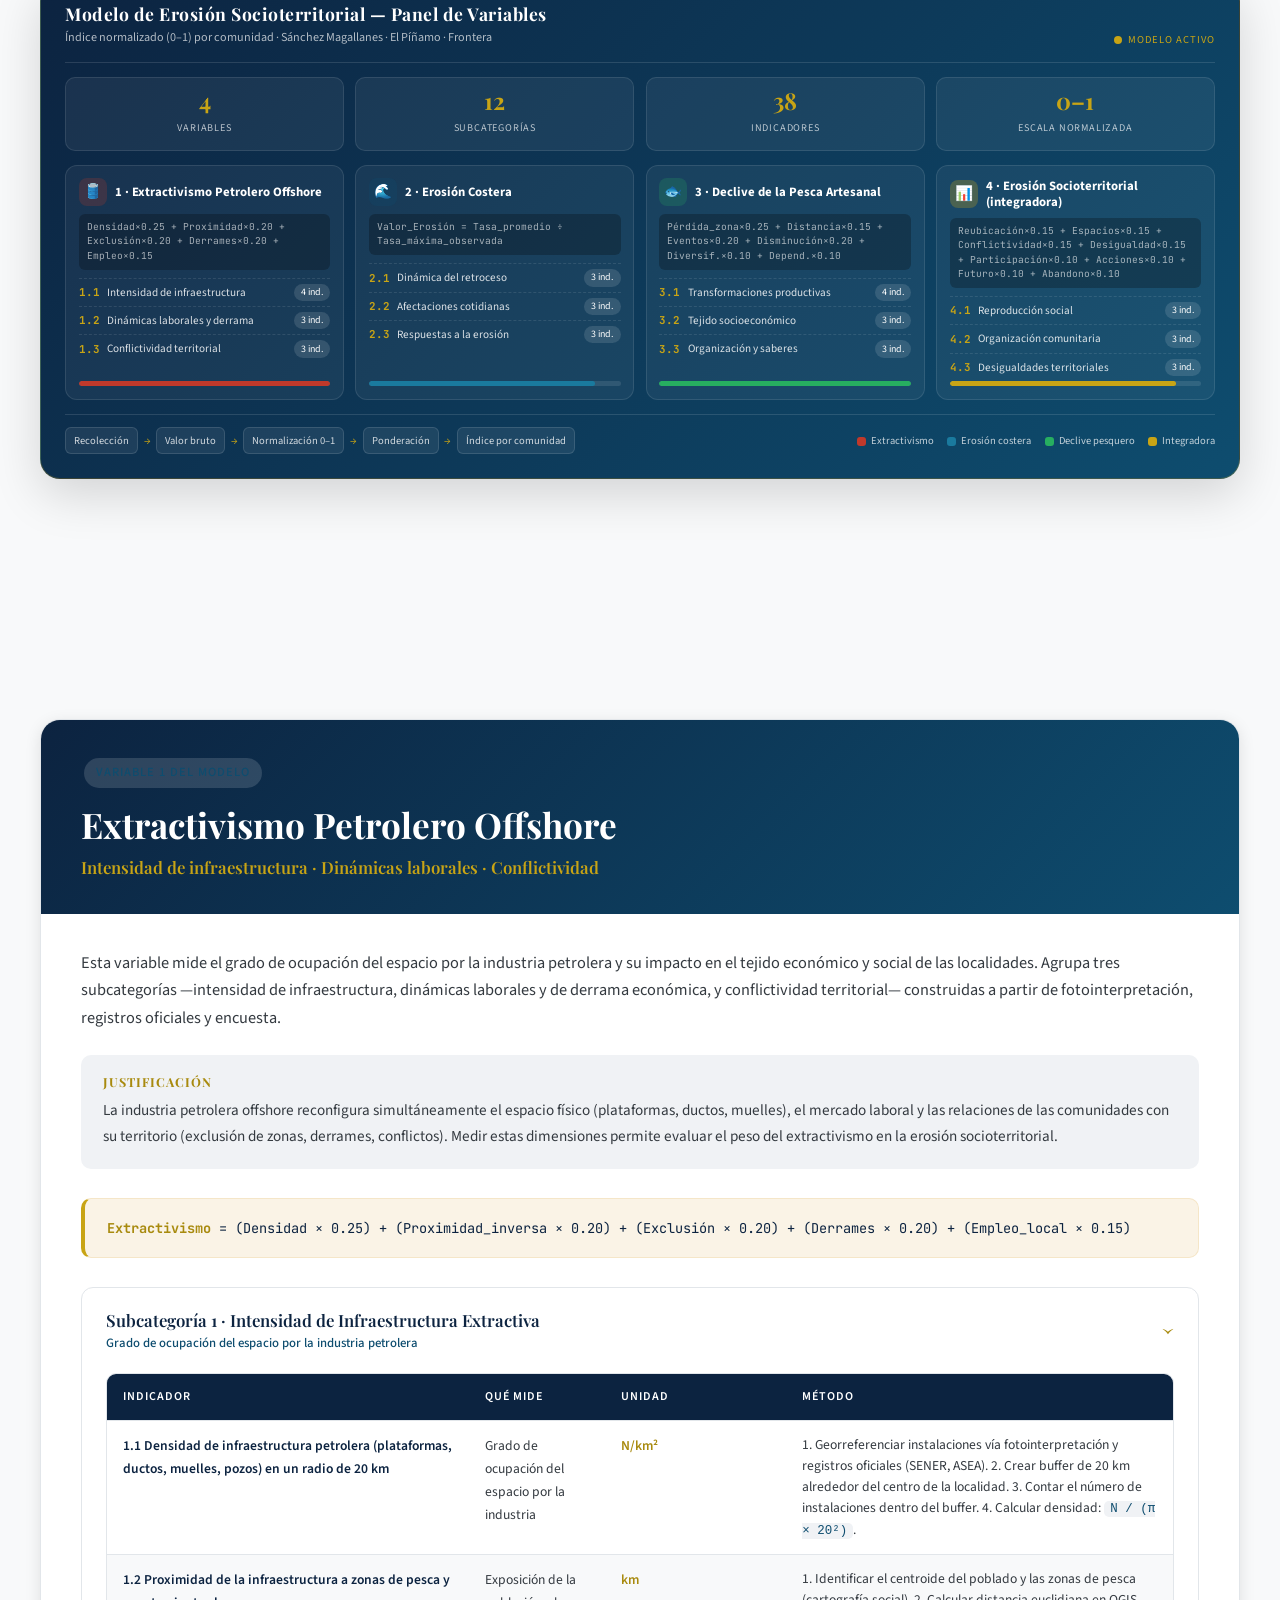
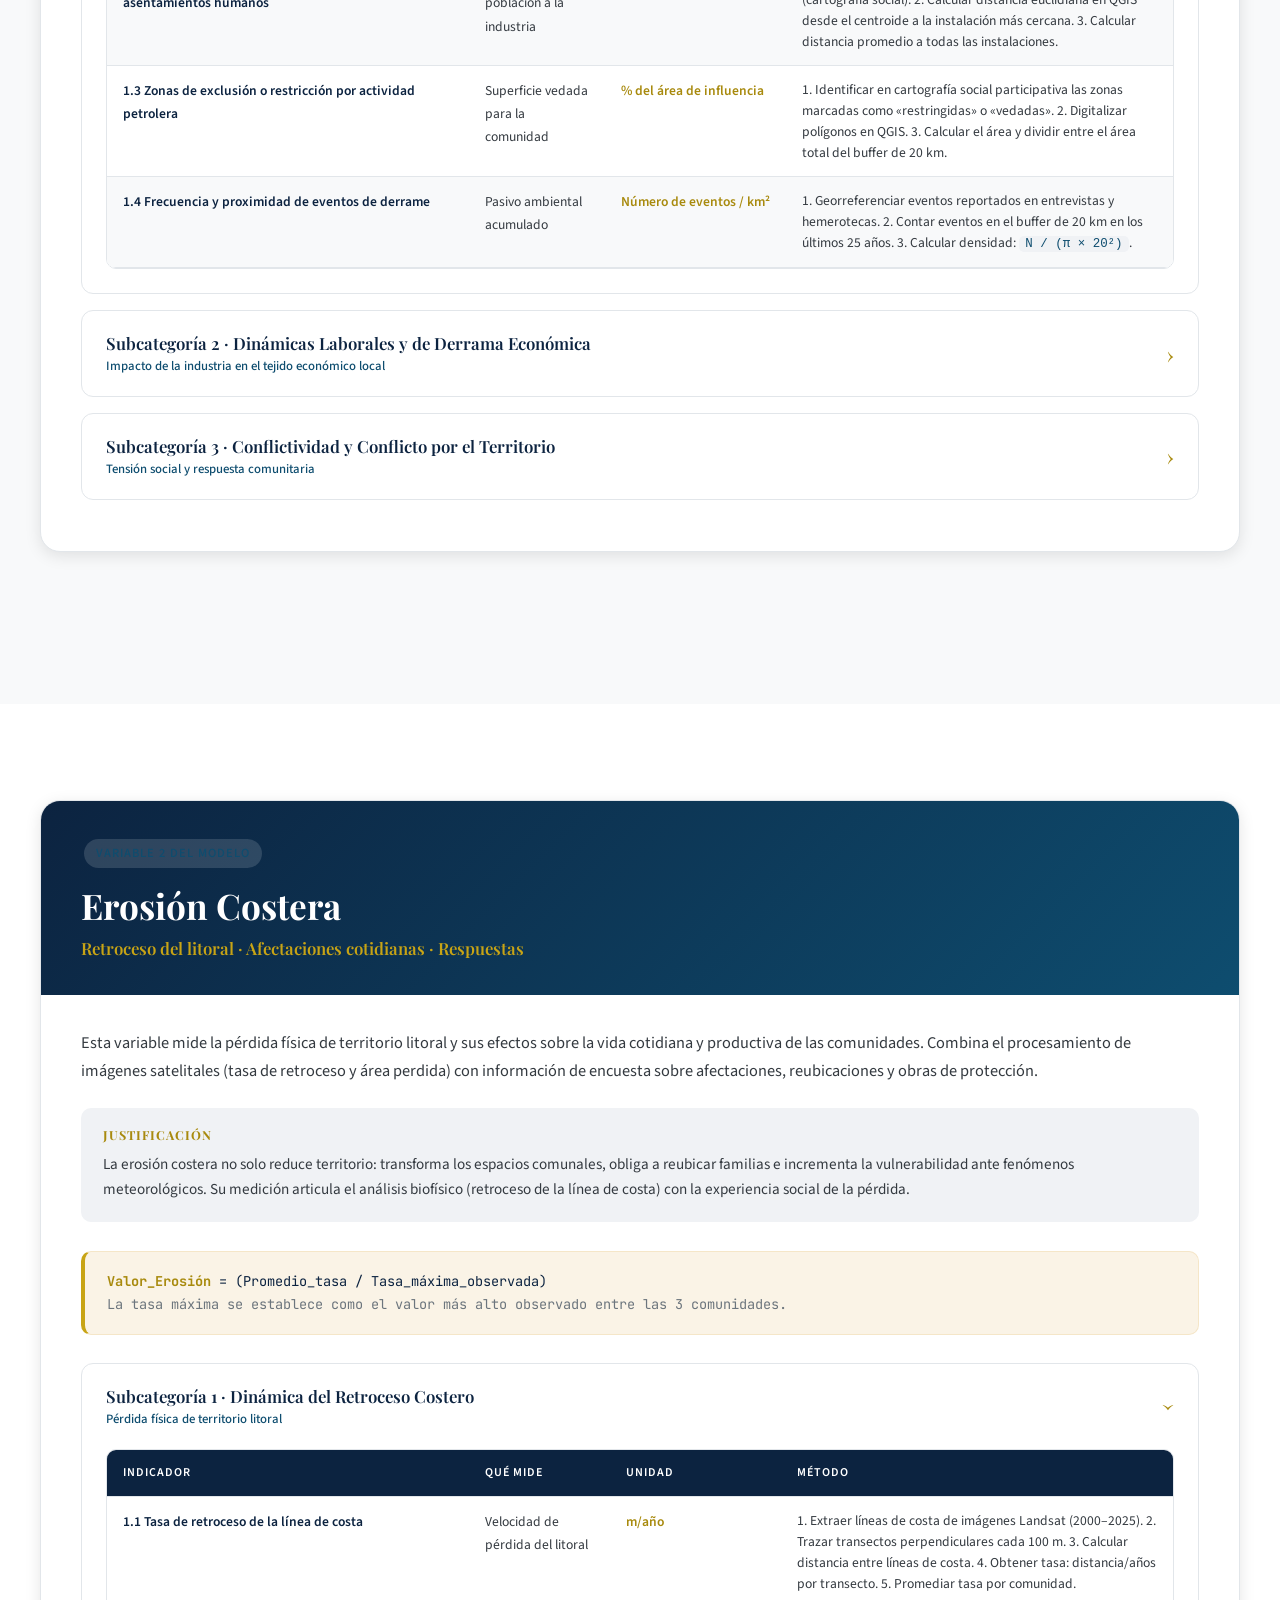
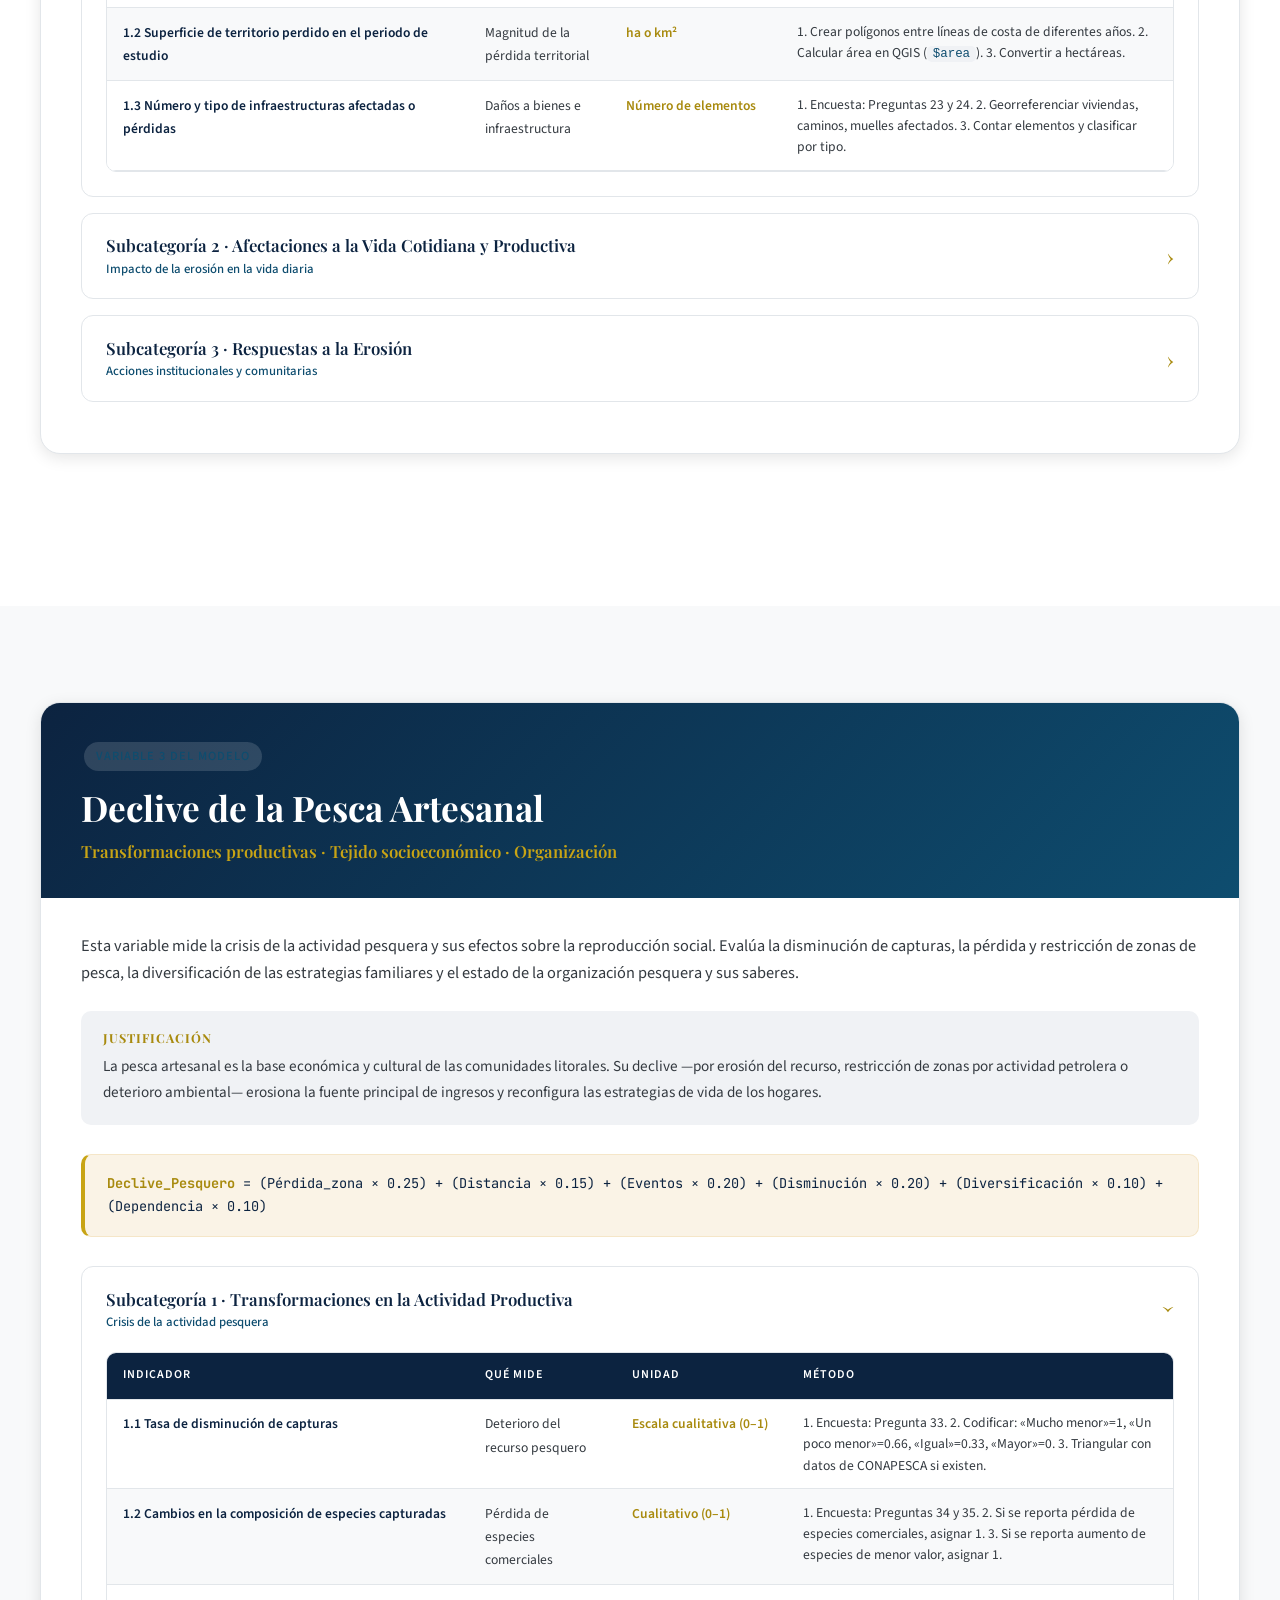
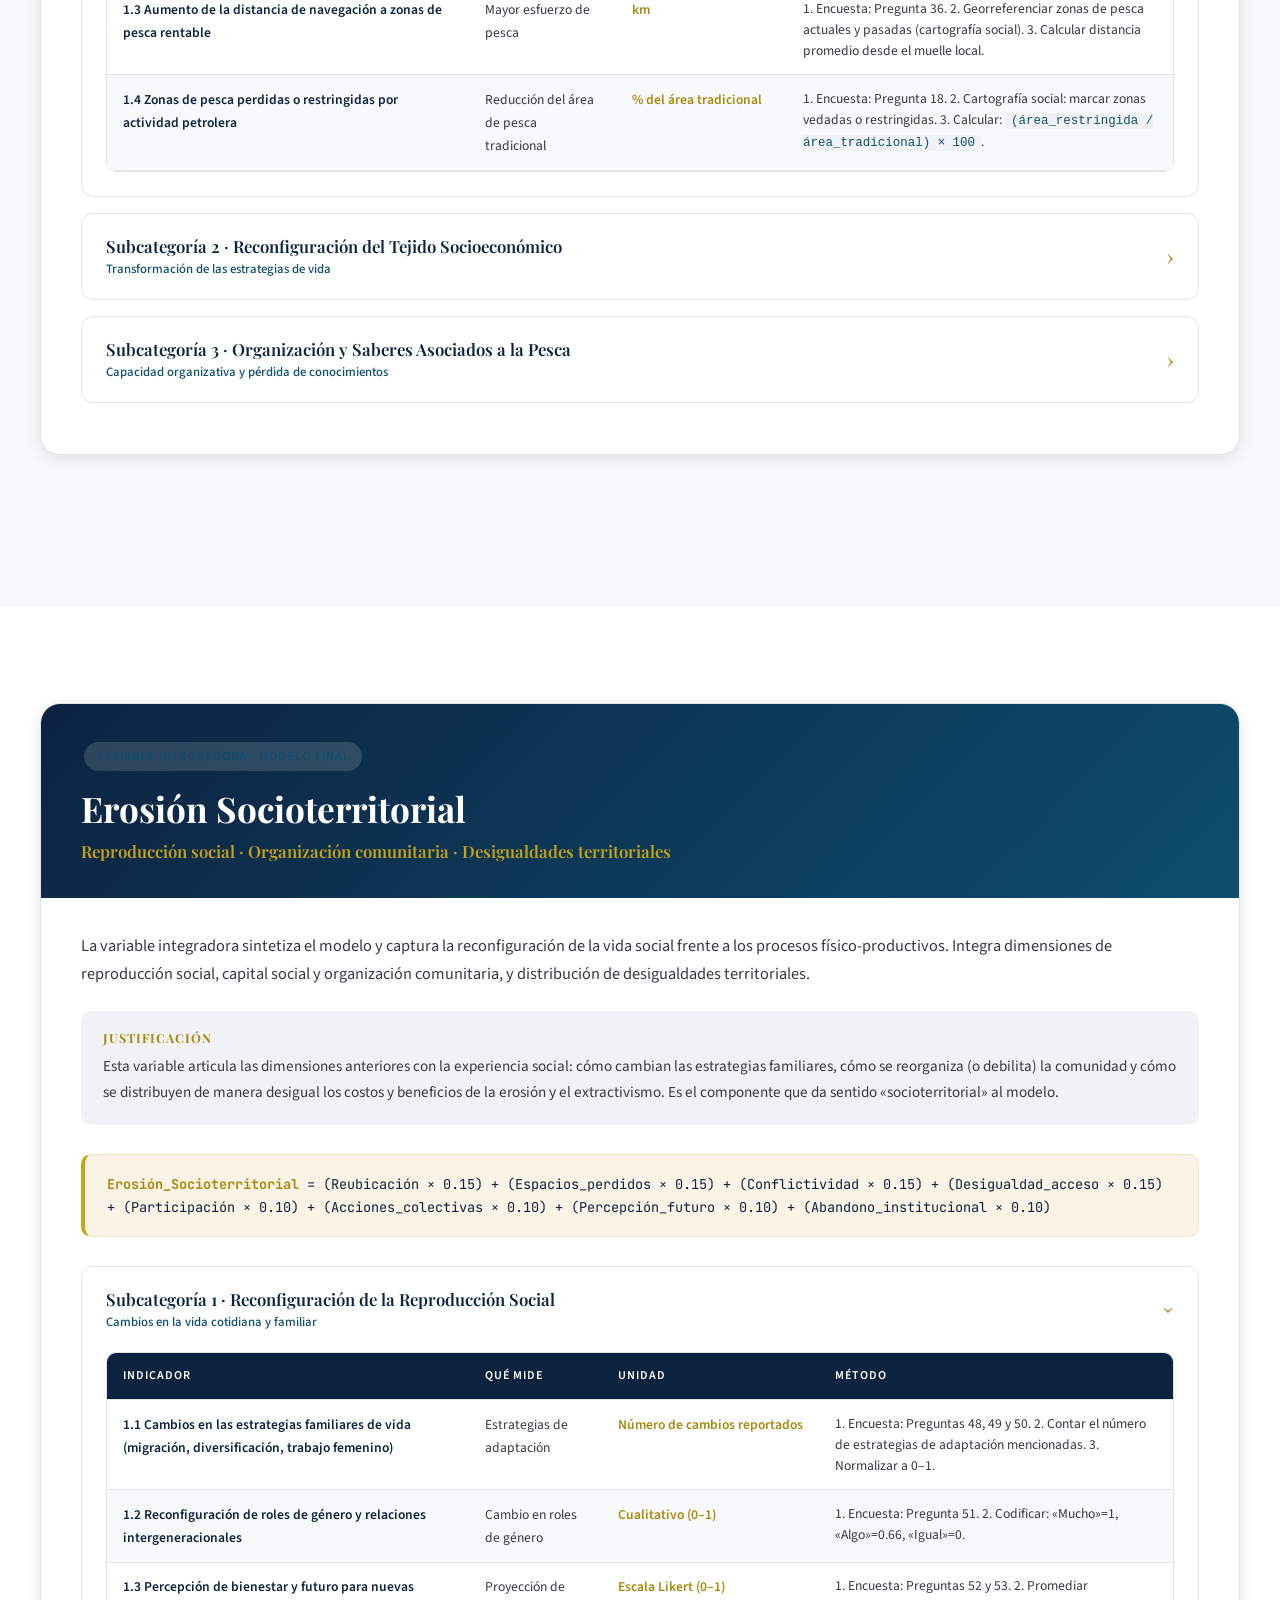
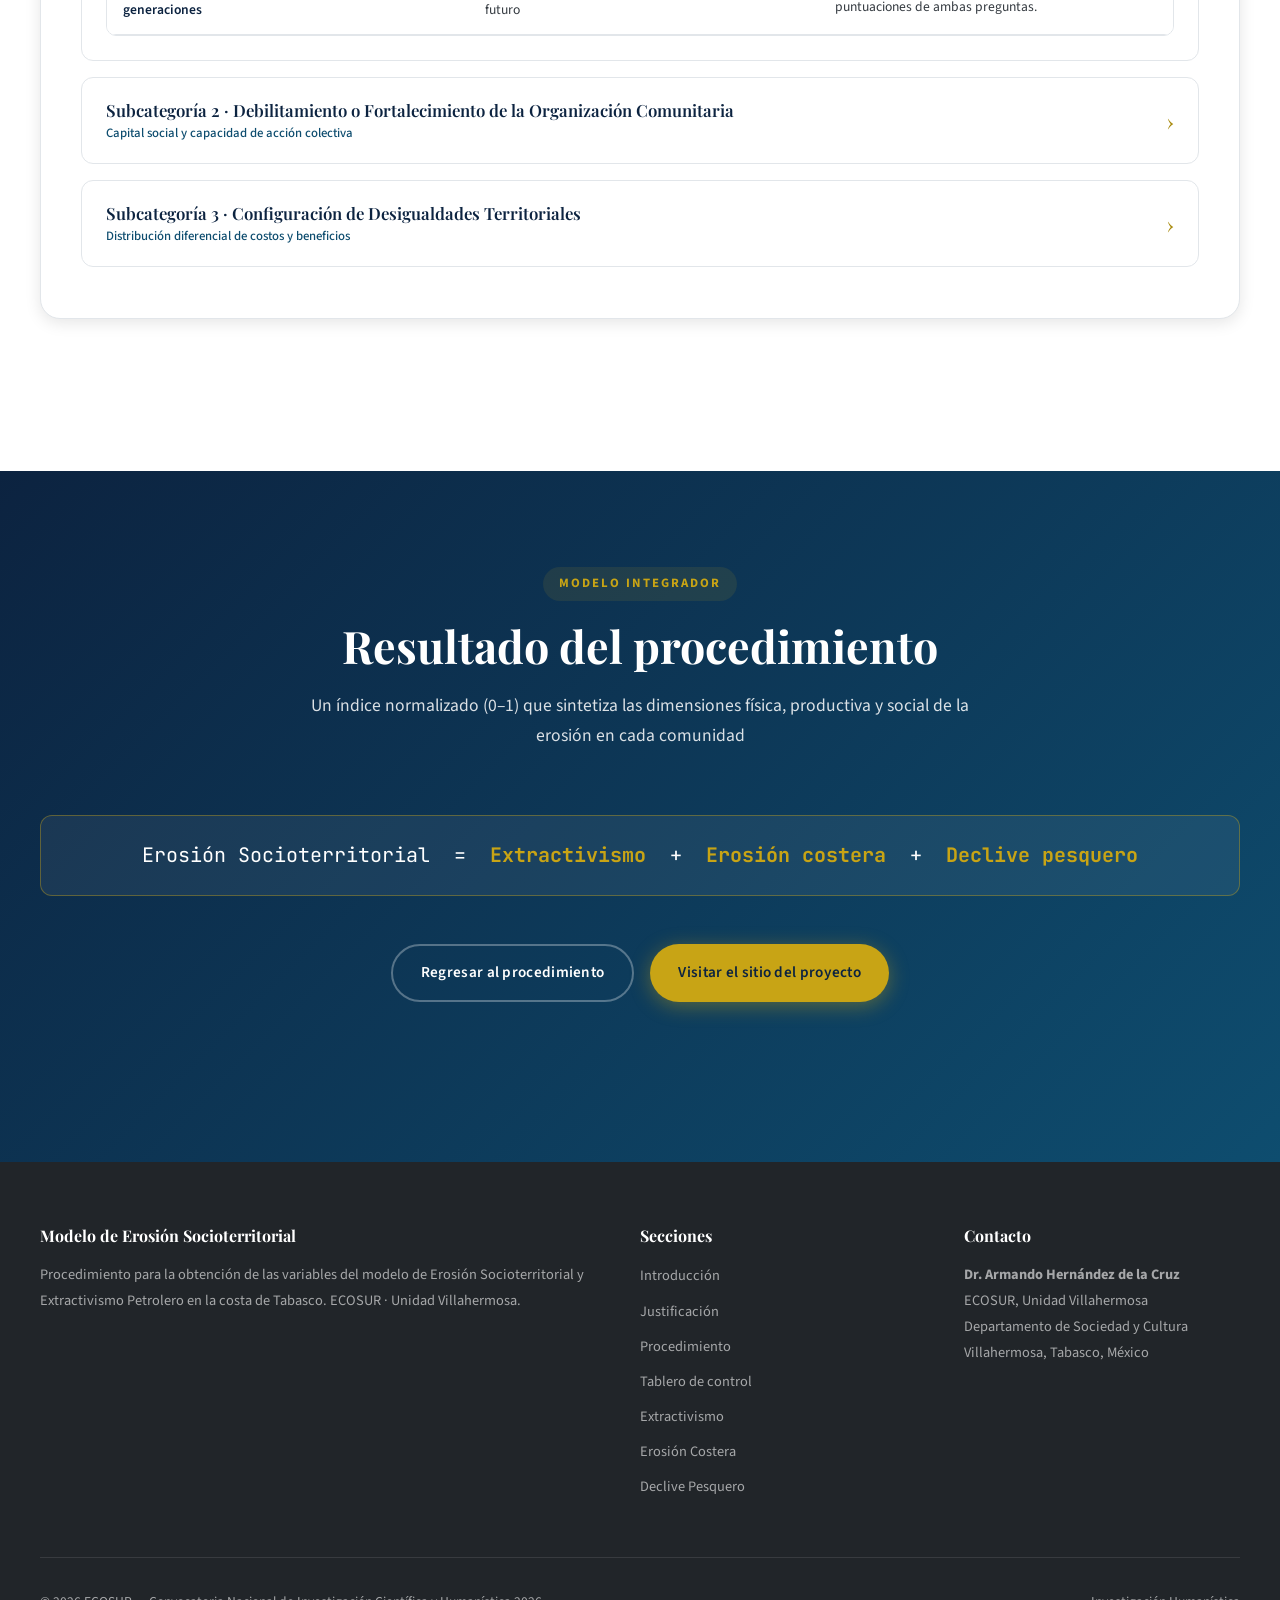
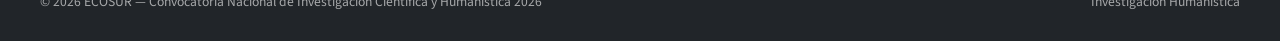
==== commit 8ec4adf0: "tablero" ====
--- a/modelo.html
+++ b/modelo.html
@@ -178,10 +178,51 @@
     .mod-integration p { color: rgba(255,255,255,0.85); }
     .mod-integration .mod-model-eq { margin-top: 0; }
 
+    /* ---------- Tablero de control del modelo ---------- */
+    .tb {
+      background: linear-gradient(135deg, var(--primary) 0%, var(--sea) 100%);
+      border: 1px solid rgba(200,164,21,0.25);
+      border-radius: var(--radius-lg);
+      color: var(--white); padding: 1.3rem 1.5rem 1.5rem;
+      box-shadow: var(--shadow-xl); margin: 2rem 0 3rem;
+    }
+    .tb-head { display: flex; justify-content: space-between; align-items: flex-end; gap: 1rem; flex-wrap: wrap; margin-bottom: 0.9rem; padding-bottom: 0.8rem; border-bottom: 1px solid rgba(255,255,255,0.12); }
+    .tb-head h2 { font-size: 1.1rem; margin: 0; color: var(--white); letter-spacing: 0.5px; }
+    .tb-head .sub { font-size: 0.76rem; color: rgba(255,255,255,0.68); margin-top: 0.15rem; }
+    .tb-live { display: inline-flex; align-items: center; gap: 0.4rem; font-size: 0.66rem; text-transform: uppercase; letter-spacing: 1px; color: var(--accent); white-space: nowrap; }
+    .tb-live::before { content: ''; width: 8px; height: 8px; border-radius: 50%; background: var(--accent); animation: tbPulse 2s infinite; }
+    @keyframes tbPulse { 0% { box-shadow: 0 0 0 0 rgba(200,164,21,0.5); } 70% { box-shadow: 0 0 0 8px rgba(200,164,21,0); } 100% { box-shadow: 0 0 0 0 rgba(200,164,21,0); } }
+
+    .tb-kpis { display: grid; grid-template-columns: repeat(4, 1fr); gap: 0.7rem; margin-bottom: 0.85rem; }
+    .tb-kpi { background: rgba(255,255,255,0.06); border: 1px solid rgba(255,255,255,0.1); border-radius: 10px; padding: 0.6rem 0.8rem; text-align: center; }
+    .tb-kpi b { display: block; font-size: 1.45rem; font-family: 'Playfair Display', serif; color: var(--accent); line-height: 1.1; }
+    .tb-kpi span { font-size: 0.64rem; text-transform: uppercase; letter-spacing: 0.8px; color: rgba(255,255,255,0.7); }
+
+    .tb-grid { display: grid; grid-template-columns: repeat(4, 1fr); gap: 0.7rem; }
+    .tb-card { background: rgba(255,255,255,0.05); border: 1px solid rgba(255,255,255,0.1); border-radius: 12px; padding: 0.8rem; display: flex; flex-direction: column; text-decoration: none; color: inherit; transition: var(--transition); }
+    .tb-card:hover { background: rgba(255,255,255,0.1); transform: translateY(-3px); border-color: rgba(200,164,21,0.5); }
+    .tb-card-top { display: flex; align-items: center; gap: 0.5rem; margin-bottom: 0.45rem; }
+    .tb-ico { width: 28px; height: 28px; border-radius: 8px; display: flex; align-items: center; justify-content: center; font-size: 0.9rem; flex-shrink: 0; }
+    .tb-card h3 { font-size: 0.8rem; margin: 0; color: var(--white); line-height: 1.25; font-family: 'Source Sans 3', sans-serif; font-weight: 700; }
+    .tb-formula { font-family: 'JetBrains Mono', monospace; font-size: 0.6rem; color: rgba(255,255,255,0.62); background: rgba(0,0,0,0.25); border-radius: 6px; padding: 0.4rem 0.5rem; margin-bottom: 0.5rem; line-height: 1.5; }
+    .tb-sub { display: flex; align-items: center; gap: 0.45rem; font-size: 0.7rem; padding: 0.26rem 0; border-top: 1px dashed rgba(255,255,255,0.1); color: rgba(255,255,255,0.85); }
+    .tb-sub .n { font-family: 'JetBrains Mono', monospace; font-weight: 700; color: var(--accent); font-size: 0.68rem; }
+    .tb-sub .cnt { margin-left: auto; background: rgba(255,255,255,0.12); border-radius: 50px; padding: 0.02rem 0.45rem; font-size: 0.62rem; color: var(--white); }
+    .tb-bar { height: 5px; border-radius: 50px; background: rgba(255,255,255,0.1); overflow: hidden; margin-top: auto; padding-top: 0; }
+    .tb-bar-i { display: block; height: 100%; border-radius: 50px; }
+    .tb-foot { margin-top: 0.9rem; padding-top: 0.75rem; border-top: 1px solid rgba(255,255,255,0.12); display: flex; justify-content: space-between; align-items: center; gap: 1rem; flex-wrap: wrap; }
+    .tb-pipe { display: flex; align-items: center; gap: 0.35rem; flex-wrap: wrap; font-size: 0.66rem; color: rgba(255,255,255,0.8); }
+    .tb-pipe .step { background: rgba(255,255,255,0.07); border: 1px solid rgba(255,255,255,0.12); padding: 0.22rem 0.5rem; border-radius: 6px; white-space: nowrap; }
+    .tb-pipe .arr { color: var(--accent); }
+    .tb-legend { display: flex; gap: 0.85rem; font-size: 0.66rem; color: rgba(255,255,255,0.75); flex-wrap: wrap; }
+    .tb-legend i { width: 9px; height: 9px; border-radius: 3px; display: inline-block; margin-right: 0.3rem; vertical-align: middle; }
+
     /* Responsive */
+    @media (max-width: 1100px) { .tb-kpis, .tb-grid { grid-template-columns: repeat(2, 1fr); } }
     @media (max-width: 900px) {
       .mod-flow { grid-template-columns: 1fr; }
     }
+    @media (max-width: 560px) { .tb-kpis, .tb-grid { grid-template-columns: 1fr; } }
     @media (max-width: 768px) {
       .mod-var-head, .mod-var-body { padding: 1.5rem 1.3rem; }
       .mod-ind { min-width: 640px; font-size: 0.8rem; }
@@ -194,7 +235,7 @@
   <nav class="navbar">
     <div class="navbar-inner">
       <a href="index.html" class="navbar-brand">
-        <img class="brand-icon" src="img/logo-erosion.png" alt="Logotipo Erosión Socioterritorial" style="width:40px;height:40px;object-fit:cover;border-radius:8px;background:transparent;border:none;display:inline-block;padding:0;">
+        <div class="brand-icon">🌊</div>
         <span class="brand-text">Erosión Socioterritorial</span>
       </a>
       <button class="hamburger" aria-label="Menú">
@@ -204,11 +245,11 @@
         <li><a href="#introduccion">Introducción</a></li>
         <li><a href="#justificacion">Justificación</a></li>
         <li><a href="#procedimiento">Procedimiento</a></li>
+        <li><a href="#tablero">Tablero</a></li>
         <li><a href="#extractivismo">Extractivismo</a></li>
         <li><a href="#erosion-costera">Erosión Costera</a></li>
         <li><a href="#declive-pesquero">Declive Pesquero</a></li>
         <li><a href="#socioterritorial">Modelo Final</a></li>
-        <li><a href="index.html#mapa">Mapa</a></li>
         <li><a href="index.html">Volver al sitio</a></li>
       </ul>
     </div>
@@ -384,6 +425,100 @@
     </div>
   </section>
 
+  <!-- ==================== TABLERO DE CONTROL DEL MODELO ==================== -->
+  <section class="section mod-var-anchor" id="tablero">
+    <div class="container">
+      <div class="section-header reveal" style="margin-bottom:1.2rem;">
+        <span class="section-label">Tablero de control</span>
+        <h2 class="section-title">Resumen del modelo en una sola pantalla</h2>
+        <p class="section-desc">Estado global de las variables, subcategorías e indicadores, con su fórmula de agregación y ponderaciones</p>
+      </div>
+
+      <div class="tb reveal">
+        <div class="tb-head">
+          <div>
+            <h2>Modelo de Erosión Socioterritorial — Panel de Variables</h2>
+            <div class="sub">Índice normalizado (0–1) por comunidad · Sánchez Magallanes · El Píñamo · Frontera</div>
+          </div>
+          <div class="tb-live">Modelo activo</div>
+        </div>
+
+        <div class="tb-kpis">
+          <div class="tb-kpi"><b>4</b><span>Variables</span></div>
+          <div class="tb-kpi"><b>12</b><span>Subcategorías</span></div>
+          <div class="tb-kpi"><b>38</b><span>Indicadores</span></div>
+          <div class="tb-kpi"><b>0–1</b><span>Escala normalizada</span></div>
+        </div>
+
+        <div class="tb-grid">
+          <a class="tb-card" href="#extractivismo">
+            <div class="tb-card-top">
+              <div class="tb-ico" style="background:rgba(192,57,43,.22);">🛢️</div>
+              <h3>1 · Extractivismo Petrolero Offshore</h3>
+            </div>
+            <div class="tb-formula">Densidad×0.25 + Proximidad×0.20 + Exclusión×0.20 + Derrames×0.20 + Empleo×0.15</div>
+            <div class="tb-sub"><span class="n">1.1</span> Intensidad de infraestructura <span class="cnt">4 ind.</span></div>
+            <div class="tb-sub"><span class="n">1.2</span> Dinámicas laborales y derrama <span class="cnt">3 ind.</span></div>
+            <div class="tb-sub"><span class="n">1.3</span> Conflictividad territorial <span class="cnt">3 ind.</span></div>
+            <div class="tb-bar"><i class="tb-bar-i" style="width:100%; background:#c0392b;"></i></div>
+          </a>
+
+          <a class="tb-card" href="#erosion-costera">
+            <div class="tb-card-top">
+              <div class="tb-ico" style="background:rgba(14,77,111,.28);">🌊</div>
+              <h3>2 · Erosión Costera</h3>
+            </div>
+            <div class="tb-formula">Valor_Erosión = Tasa_promedio ÷ Tasa_máxima_observada</div>
+            <div class="tb-sub"><span class="n">2.1</span> Dinámica del retroceso <span class="cnt">3 ind.</span></div>
+            <div class="tb-sub"><span class="n">2.2</span> Afectaciones cotidianas <span class="cnt">3 ind.</span></div>
+            <div class="tb-sub"><span class="n">2.3</span> Respuestas a la erosión <span class="cnt">3 ind.</span></div>
+            <div class="tb-bar"><i class="tb-bar-i" style="width:90%; background:#1a7a9e;"></i></div>
+          </a>
+
+          <a class="tb-card" href="#declive-pesquero">
+            <div class="tb-card-top">
+              <div class="tb-ico" style="background:rgba(39,174,96,.22);">🐟</div>
+              <h3>3 · Declive de la Pesca Artesanal</h3>
+            </div>
+            <div class="tb-formula">Pérdida_zona×0.25 + Distancia×0.15 + Eventos×0.20 + Disminución×0.20 + Diversif.×0.10 + Depend.×0.10</div>
+            <div class="tb-sub"><span class="n">3.1</span> Transformaciones productivas <span class="cnt">4 ind.</span></div>
+            <div class="tb-sub"><span class="n">3.2</span> Tejido socioeconómico <span class="cnt">3 ind.</span></div>
+            <div class="tb-sub"><span class="n">3.3</span> Organización y saberes <span class="cnt">3 ind.</span></div>
+            <div class="tb-bar"><i class="tb-bar-i" style="width:100%; background:#27ae60;"></i></div>
+          </a>
+
+          <a class="tb-card" href="#socioterritorial">
+            <div class="tb-card-top">
+              <div class="tb-ico" style="background:rgba(200,164,21,.28);">📊</div>
+              <h3>4 · Erosión Socioterritorial (integradora)</h3>
+            </div>
+            <div class="tb-formula">Reubicación×0.15 + Espacios×0.15 + Conflictividad×0.15 + Desigualdad×0.15 + Participación×0.10 + Acciones×0.10 + Futuro×0.10 + Abandono×0.10</div>
+            <div class="tb-sub"><span class="n">4.1</span> Reproducción social <span class="cnt">3 ind.</span></div>
+            <div class="tb-sub"><span class="n">4.2</span> Organización comunitaria <span class="cnt">3 ind.</span></div>
+            <div class="tb-sub"><span class="n">4.3</span> Desigualdades territoriales <span class="cnt">3 ind.</span></div>
+            <div class="tb-bar"><i class="tb-bar-i" style="width:90%; background:#c8a415;"></i></div>
+          </a>
+        </div>
+
+        <div class="tb-foot">
+          <div class="tb-pipe">
+            <span class="step">Recolección</span><span class="arr">→</span>
+            <span class="step">Valor bruto</span><span class="arr">→</span>
+            <span class="step">Normalización 0–1</span><span class="arr">→</span>
+            <span class="step">Ponderación</span><span class="arr">→</span>
+            <span class="step">Índice por comunidad</span>
+          </div>
+          <div class="tb-legend">
+            <span><i style="background:#c0392b;"></i>Extractivismo</span>
+            <span><i style="background:#1a7a9e;"></i>Erosión costera</span>
+            <span><i style="background:#27ae60;"></i>Declive pesquero</span>
+            <span><i style="background:#c8a415;"></i>Integradora</span>
+          </div>
+        </div>
+      </div>
+    </div>
+  </section>
+
   <!-- ==================== VARIABLE 1: EXTRACTIVISMO ==================== -->
   <section class="section mod-var-anchor" id="extractivismo">
     <div class="container">
@@ -957,14 +1092,9 @@
   <!-- ==================== FOOTER ==================== -->
   <footer class="footer">
     <div class="footer-content">
-      <div style="display:flex;align-items:flex-start;gap:1.5rem;">
-        <div style="flex:0 0 auto;">
-          <img src="img/logo-erosion.png" alt="Logotipo Erosión Socioterritorial" style="width:120px;height:auto;border-radius:12px;">
-        </div>
-        <div style="flex:1 1 auto;">
-          <h4>Modelo de Erosión Socioterritorial</h4>
-          <p>Procedimiento para la obtención de las variables del modelo de Erosión Socioterritorial y Extractivismo Petrolero en la costa de Tabasco. ECOSUR · Unidad Villahermosa.</p>
-        </div>
+      <div>
+        <h4>Modelo de Erosión Socioterritorial</h4>
+        <p>Procedimiento para la obtención de las variables del modelo de Erosión Socioterritorial y Extractivismo Petrolero en la costa de Tabasco. ECOSUR · Unidad Villahermosa.</p>
       </div>
       <div>
         <h4>Secciones</h4>
@@ -972,6 +1102,7 @@
           <li><a href="#introduccion">Introducción</a></li>
           <li><a href="#justificacion">Justificación</a></li>
           <li><a href="#procedimiento">Procedimiento</a></li>
+          <li><a href="#tablero">Tablero de control</a></li>
           <li><a href="#extractivismo">Extractivismo</a></li>
           <li><a href="#erosion-costera">Erosión Costera</a></li>
           <li><a href="#declive-pesquero">Declive Pesquero</a></li>
--- a/css/style.css
+++ b/css/style.css
@@ -188,18 +188,28 @@
 
 .hero-particles .particle {
   position: absolute;
-  width: 4px;
-  height: 4px;
-  background: rgba(200, 164, 21, 0.3);
+  width: 8px;
+  height: 8px;
   border-radius: 50%;
+  background: radial-gradient(circle at 32% 30%, rgba(255,255,255,0.95), rgba(200,164,21,0.45) 40%, rgba(200,164,21,0.12) 75%);
+  box-shadow: 0 0 10px rgba(200,164,21,0.5), inset 0 0 4px rgba(255,255,255,0.4);
   animation: float-particle linear infinite;
 }
 
+.hero-particles .particle-lg {
+  width: 16px;
+  height: 16px;
+  background: radial-gradient(circle at 32% 30%, rgba(255,255,255,0.95), rgba(120,190,220,0.55) 42%, rgba(120,190,220,0.18) 78%);
+  box-shadow: 0 0 16px rgba(120,190,220,0.6), inset 0 0 6px rgba(255,255,255,0.4);
+}
+
 @keyframes float-particle {
-  0% { transform: translateY(100vh) scale(0); opacity: 0; }
-  10% { opacity: 1; }
-  90% { opacity: 1; }
-  100% { transform: translateY(-10vh) scale(1); opacity: 0; }
+  0%   { transform: translate(0, 110vh) scale(0); opacity: 0; }
+  10%  { opacity: 1; }
+  35%  { transform: translate(3vw, 65vh) scale(1); opacity: 1; }
+  55%  { transform: translate(-2.5vw, 35vh) scale(1.05); opacity: 1; }
+  80%  { transform: translate(1.5vw, 10vh) scale(1.1); opacity: 1; }
+  100% { transform: translate(-1vw, -15vh) scale(1.15); opacity: 0; }
 }
 
 .hero-content {
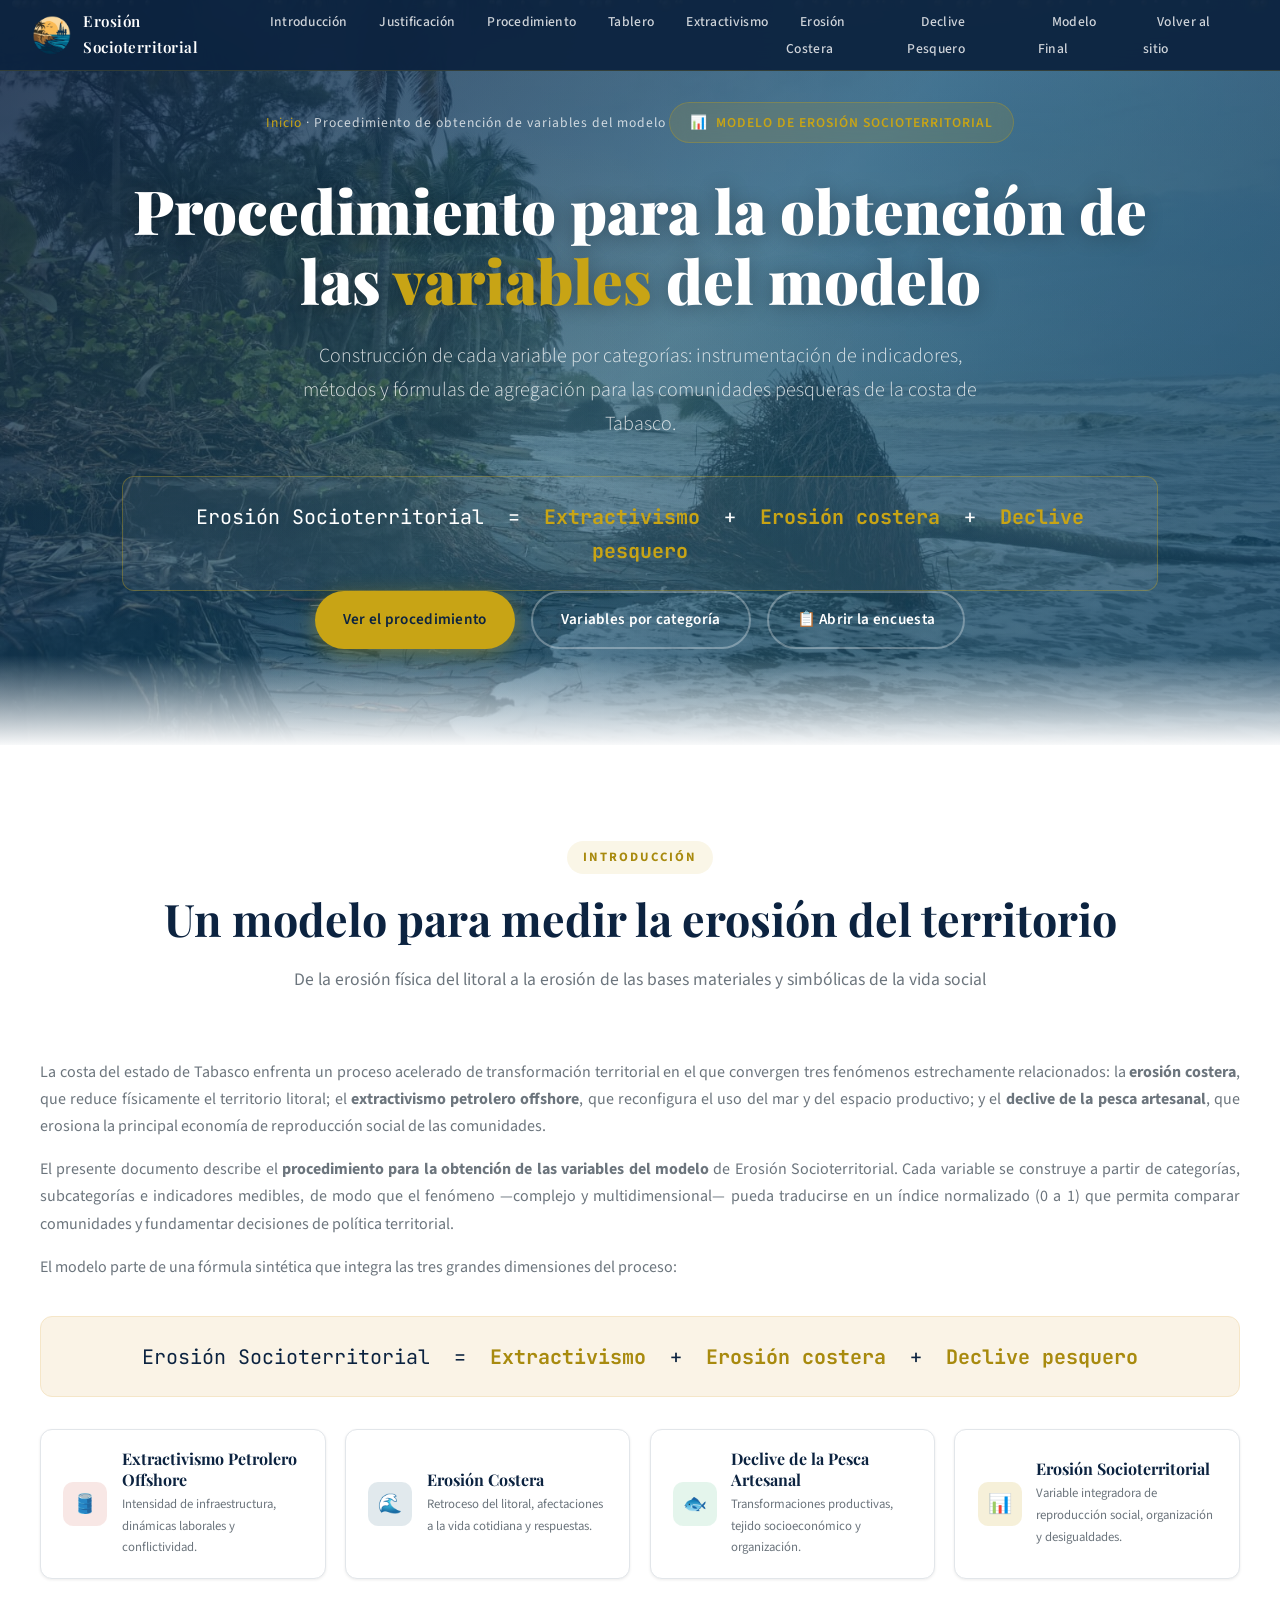
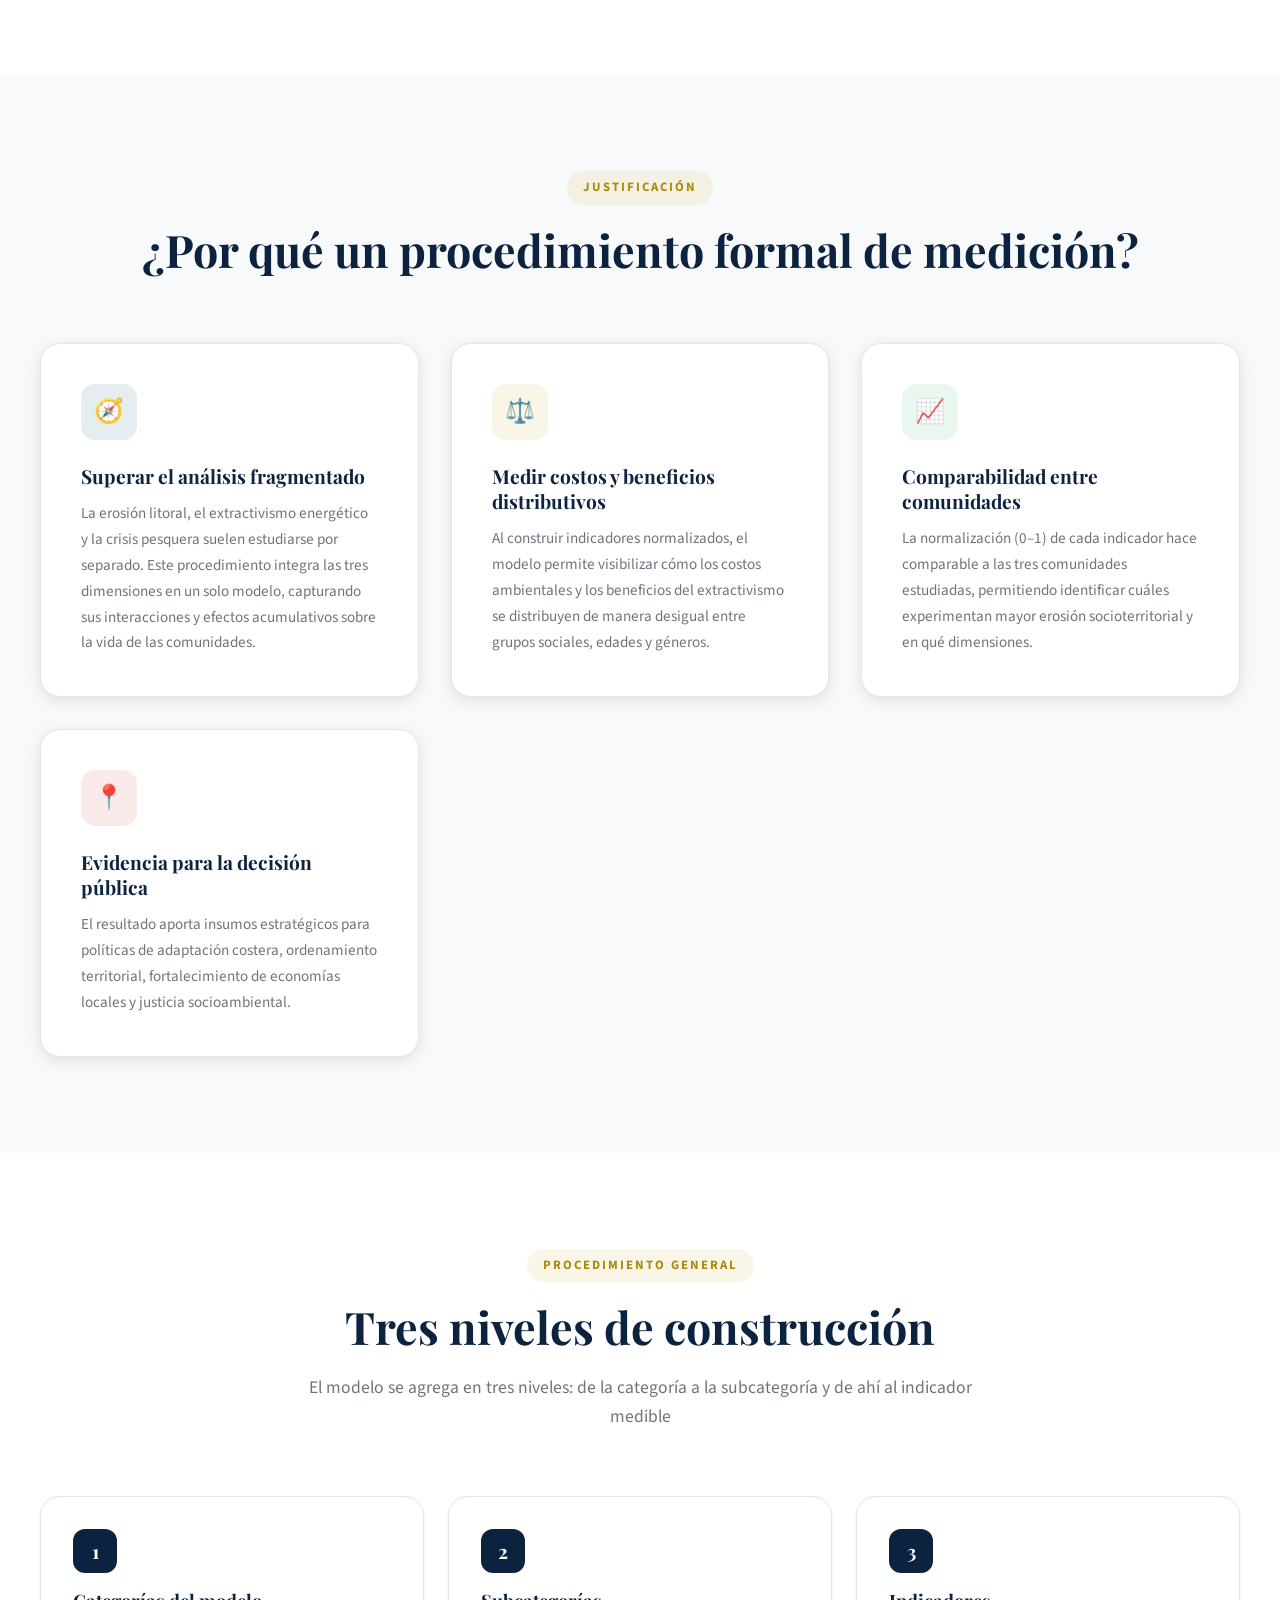
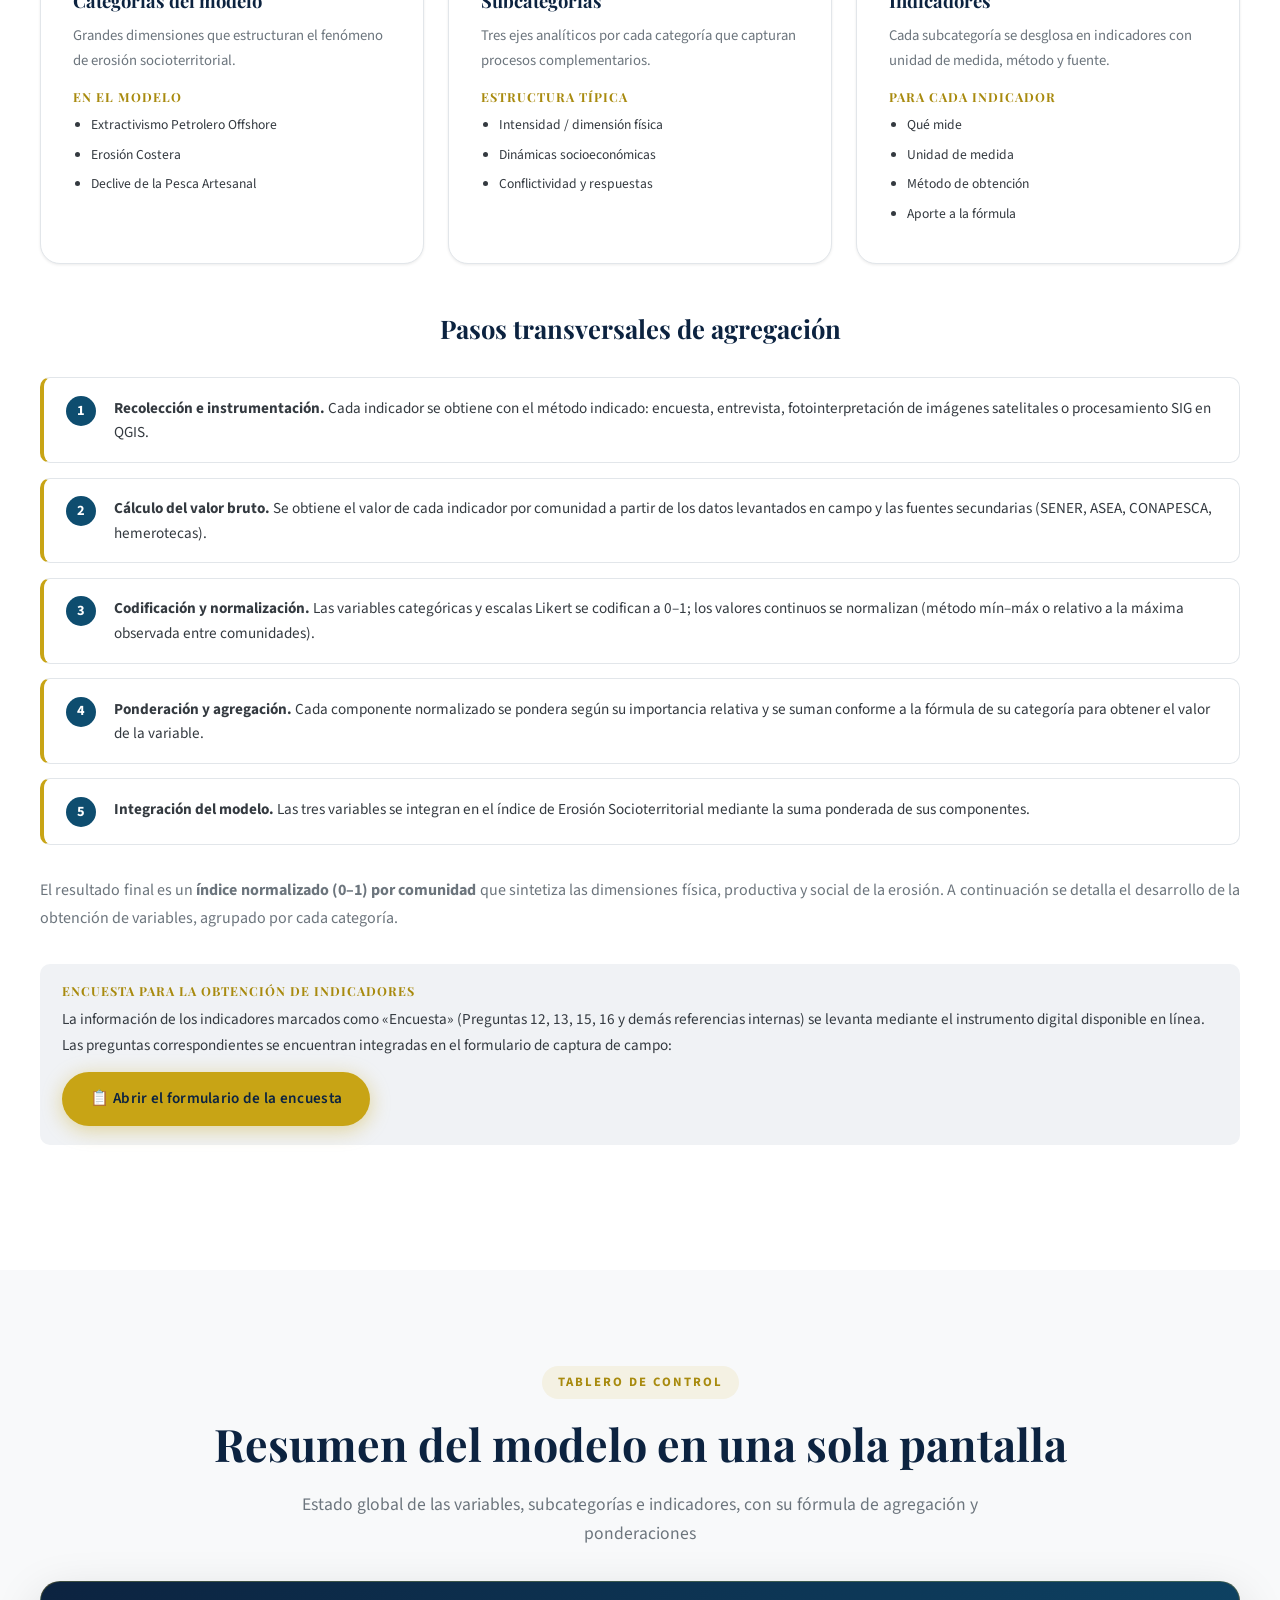
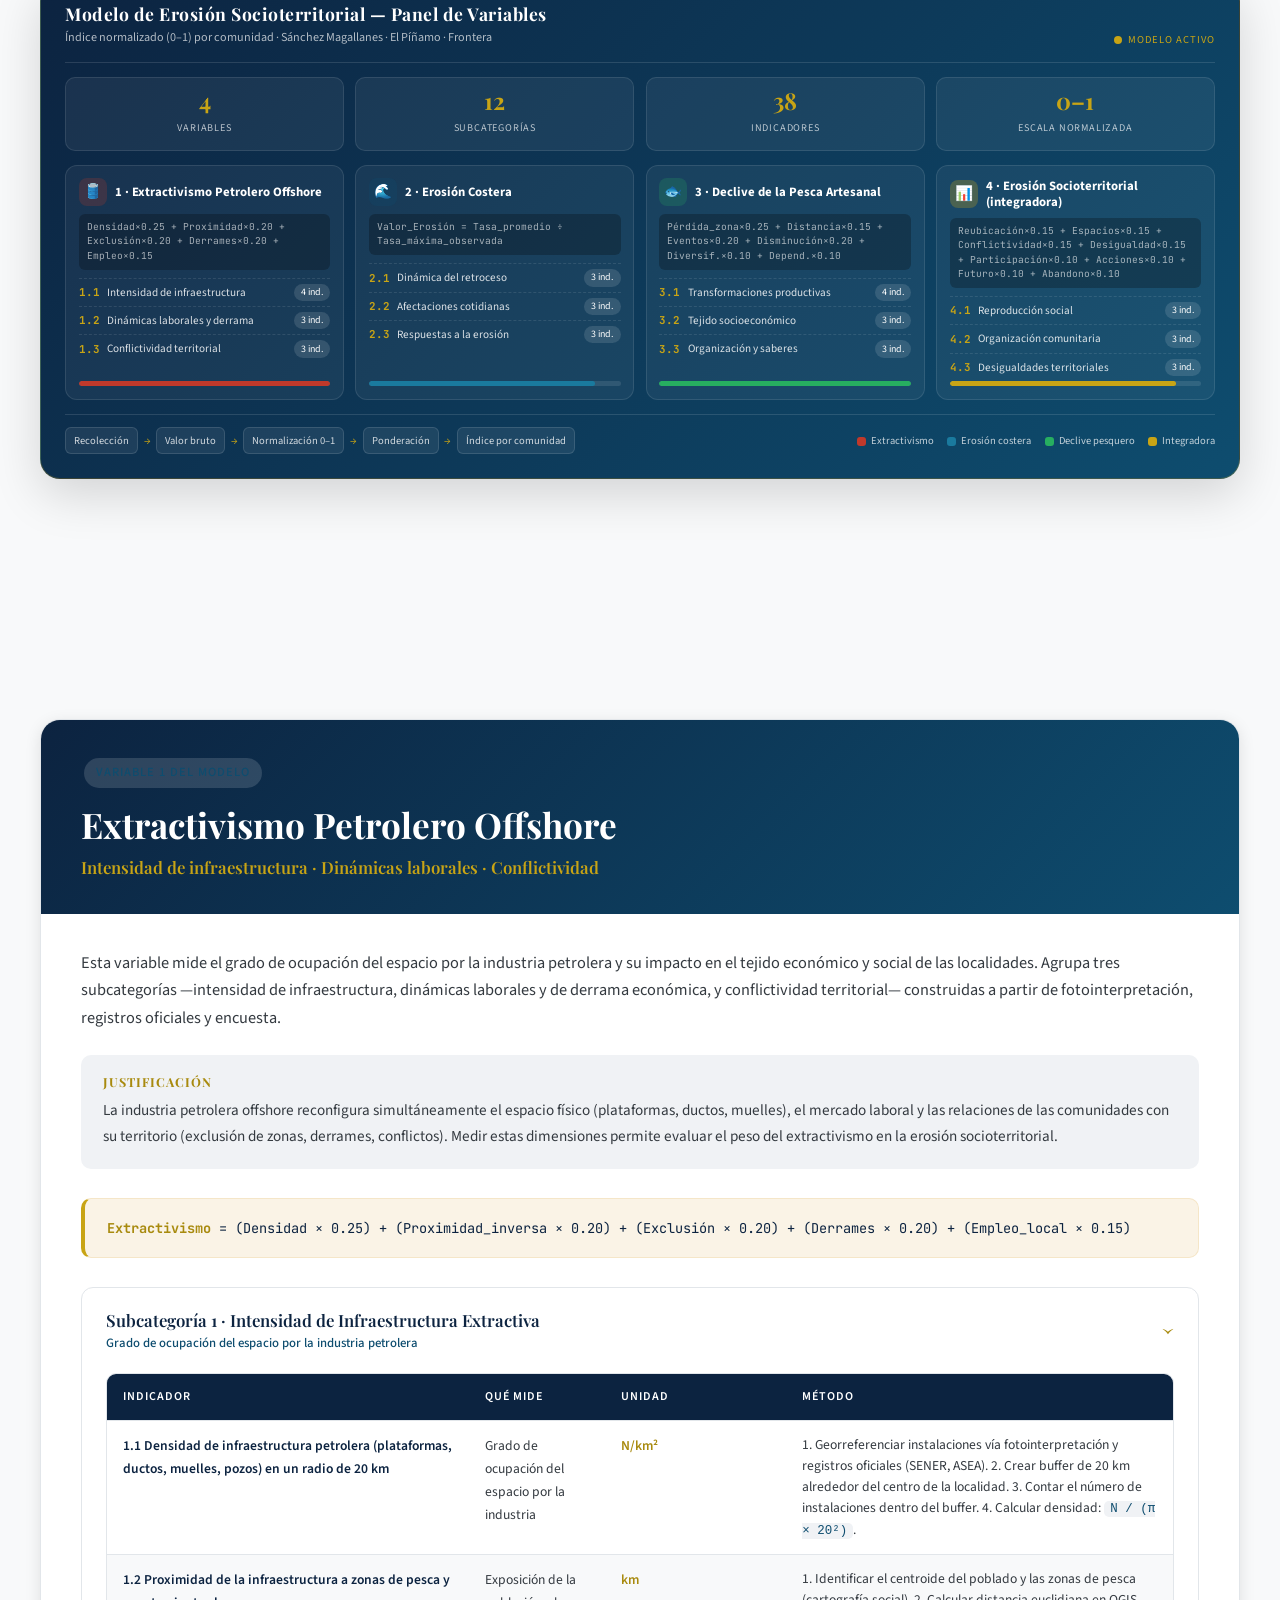
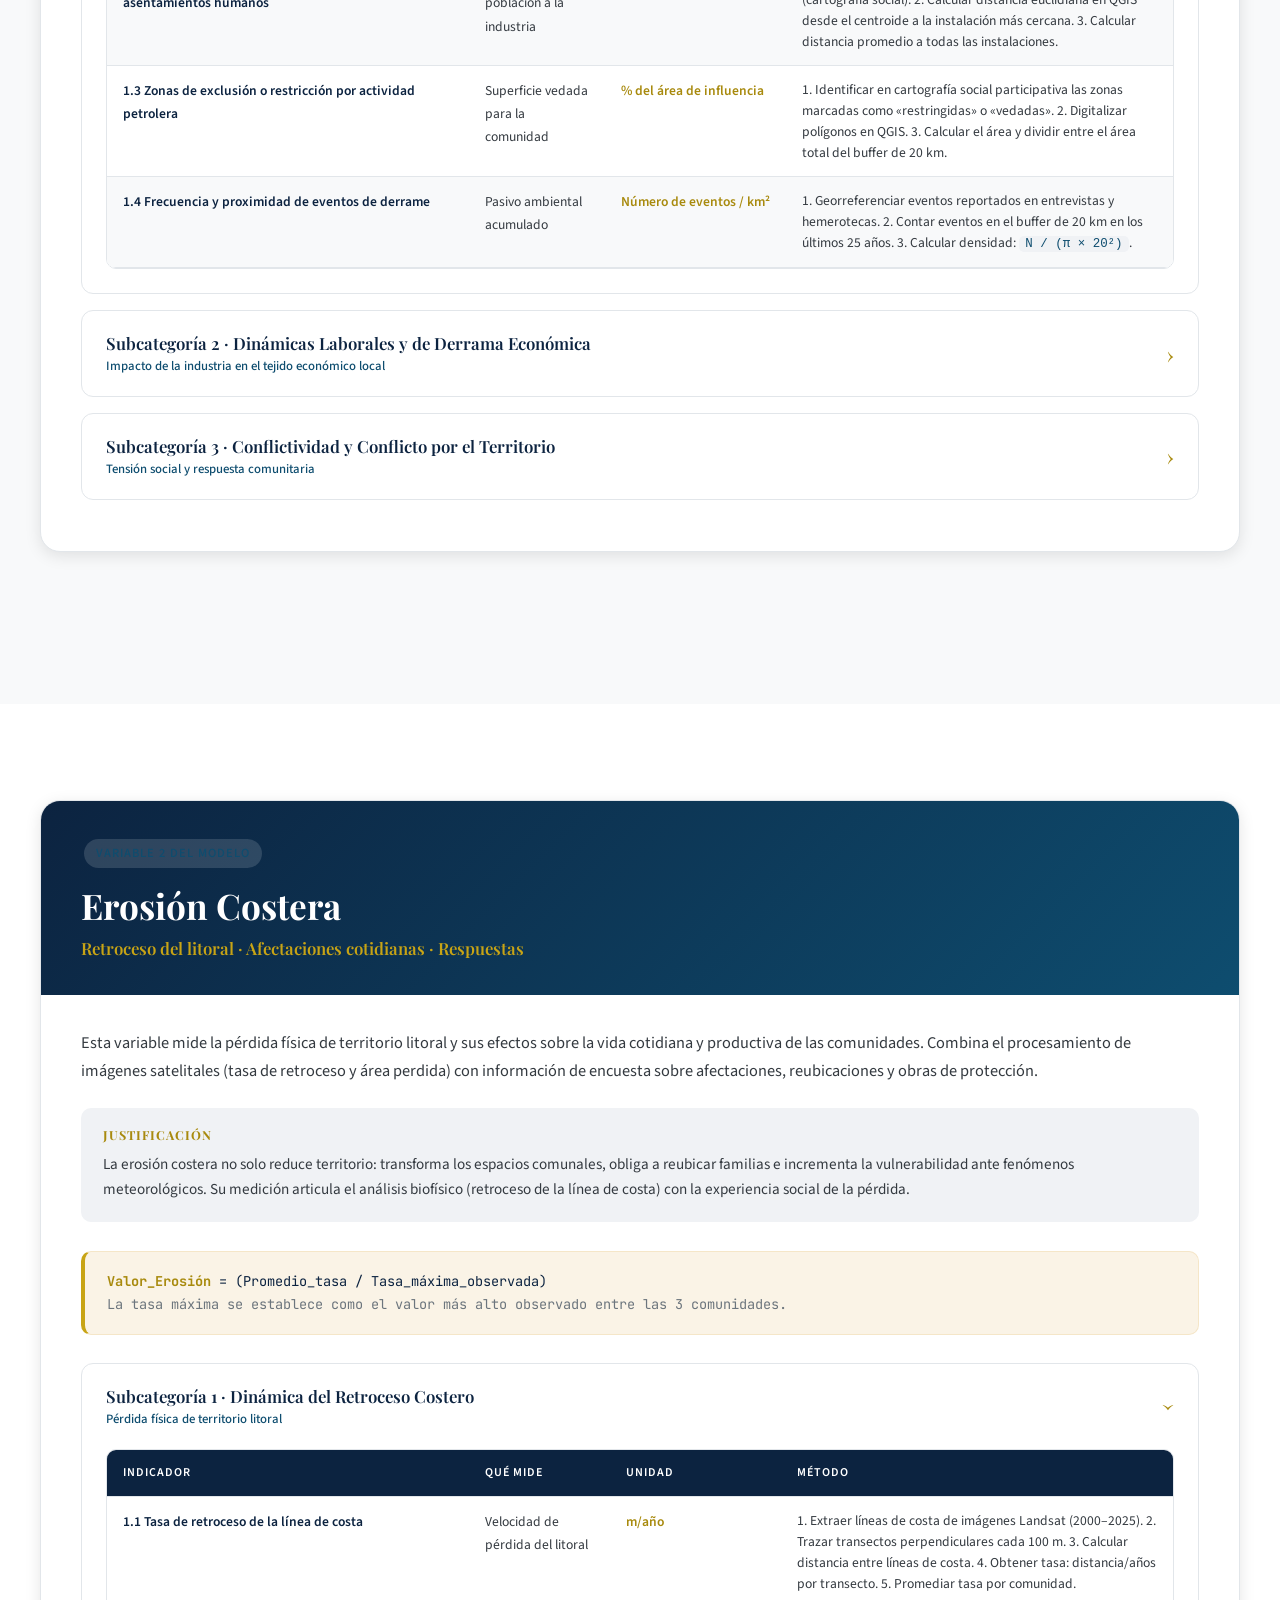
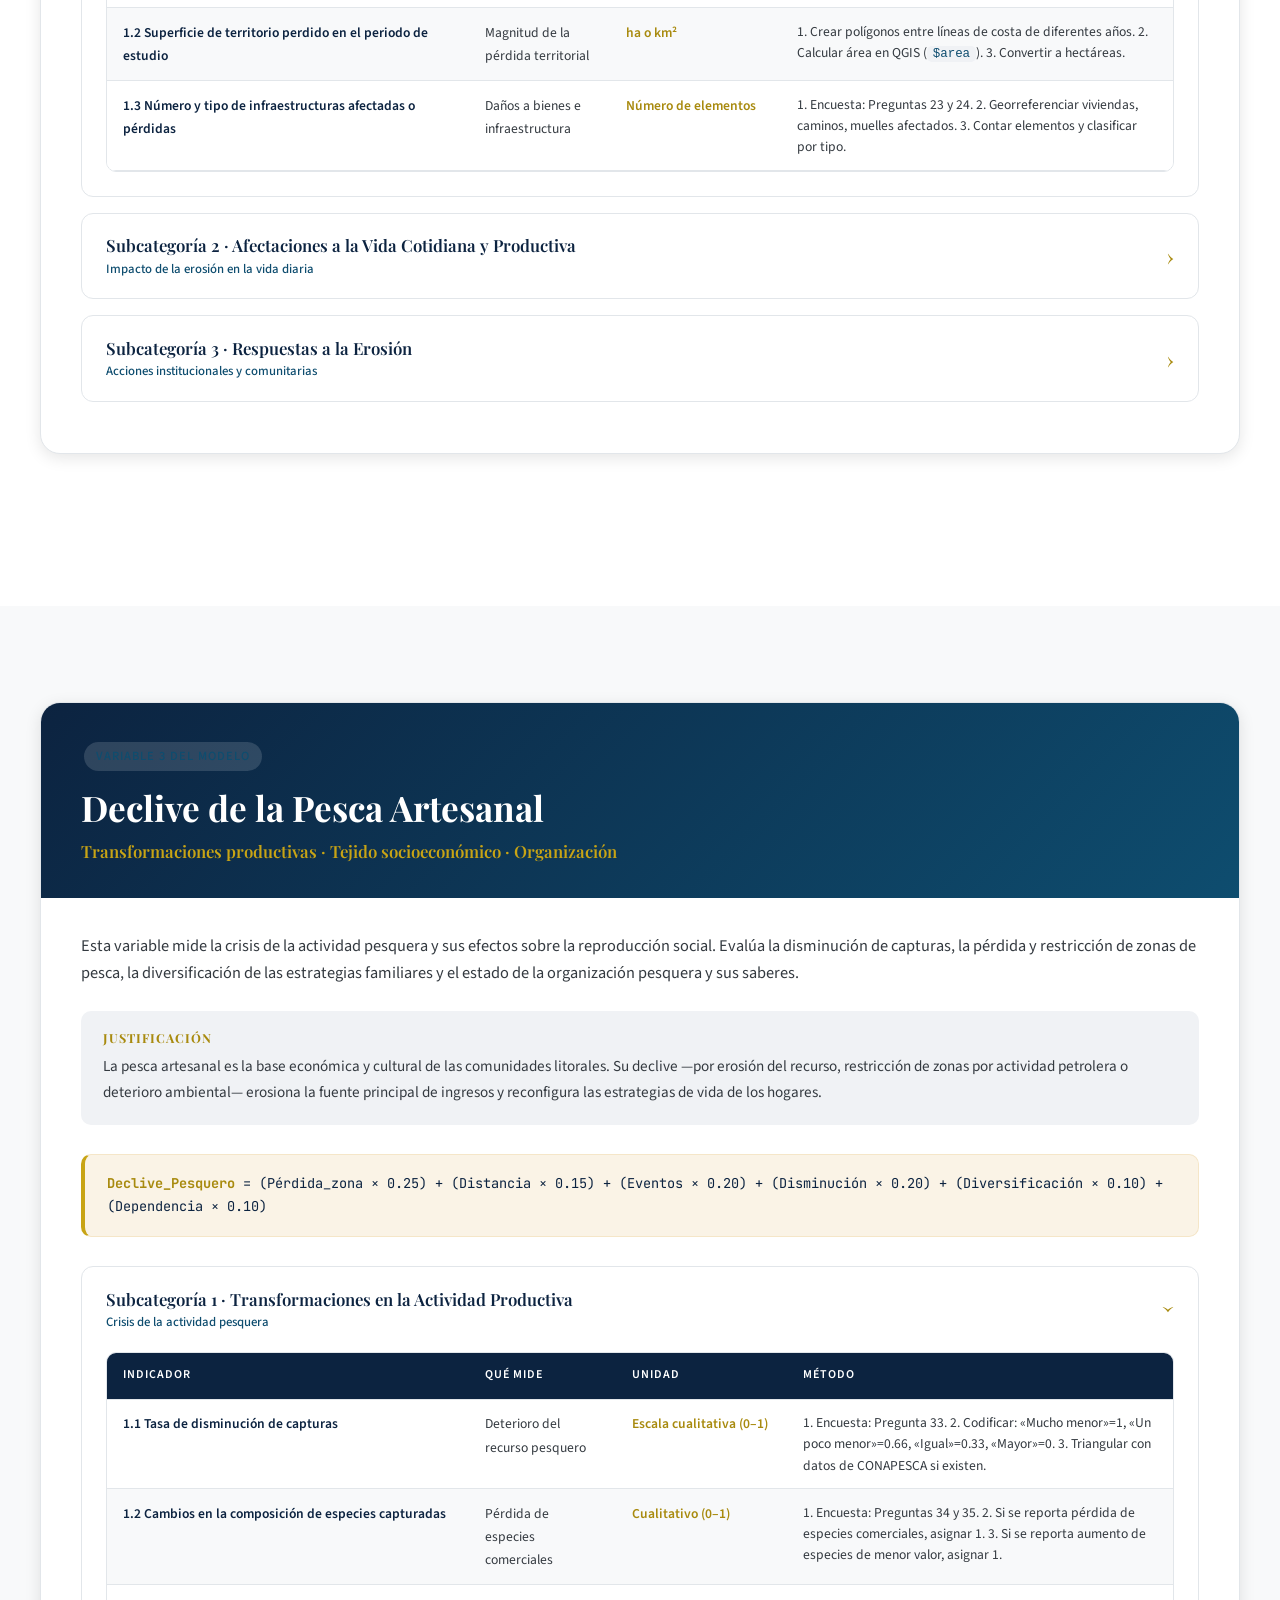
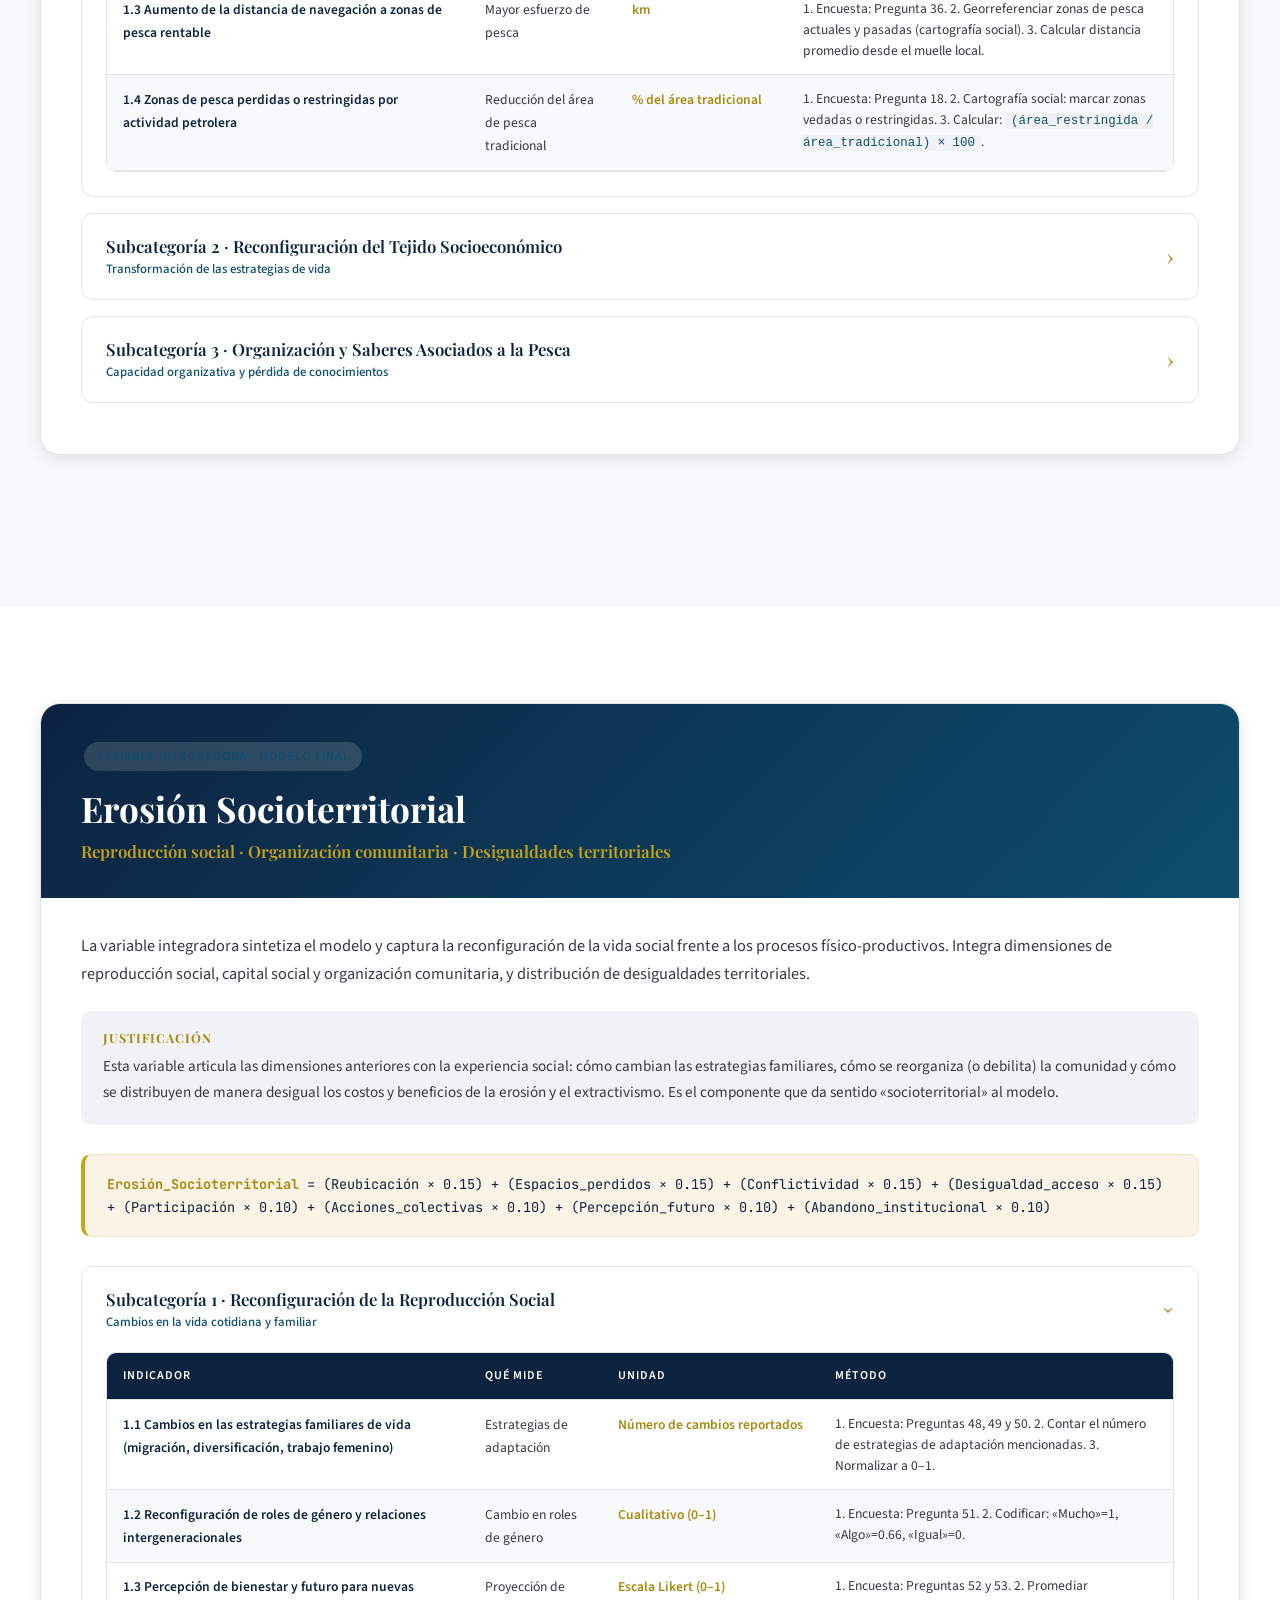
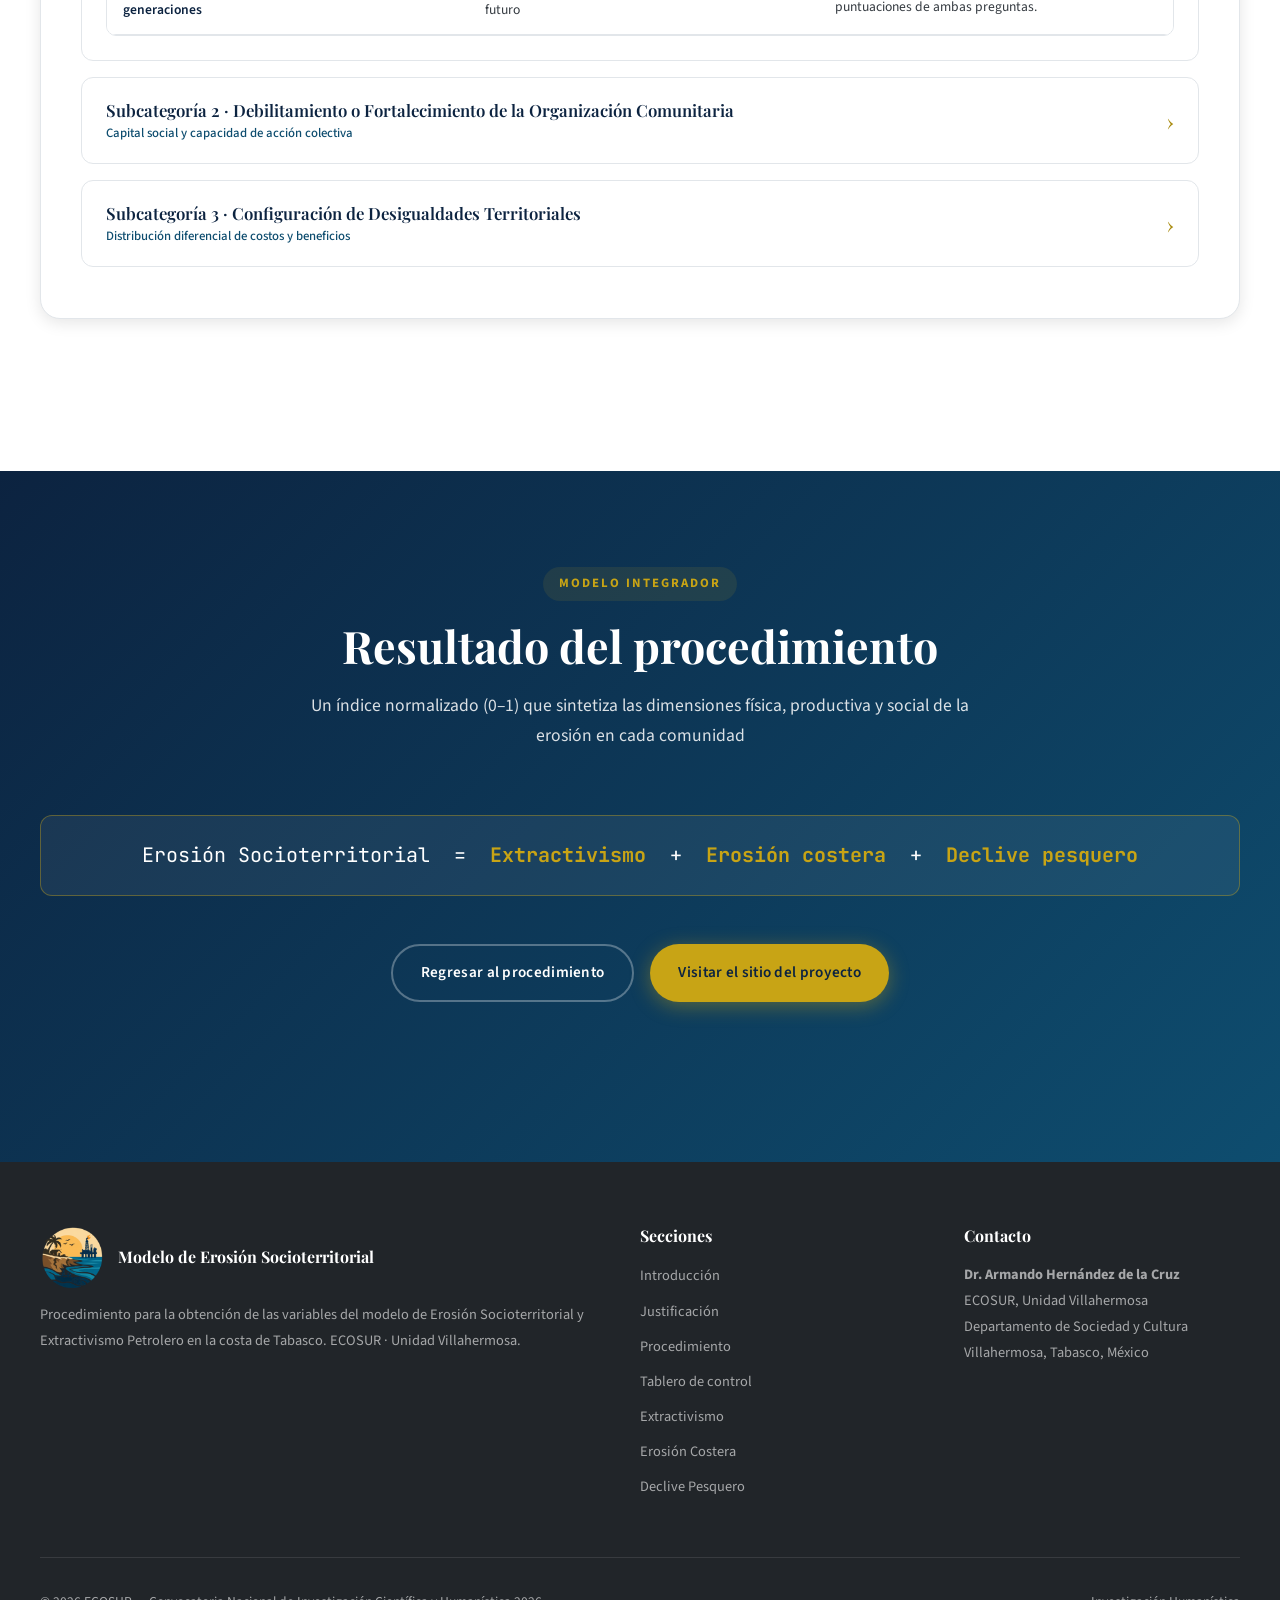
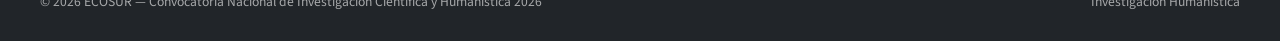
==== commit 69dac9f8: "fotos y logo" ====
--- a/modelo.html
+++ b/modelo.html
@@ -16,6 +16,12 @@
       padding-top: 70px;
       min-height: auto;
       padding-bottom: 4rem;
+      background-image:
+        linear-gradient(135deg, rgba(12, 35, 64, 0.72) 0%, rgba(14, 77, 111, 0.5) 50%, rgba(10, 61, 92, 0.68) 100%),
+        url('img/fotos/Port.jpg');
+      background-size: cover;
+      background-position: center;
+      background-repeat: no-repeat;
     }
     .mod-hero .hero-content { max-width: 1100px; }
     .mod-breadcrumb {
@@ -235,7 +241,7 @@
   <nav class="navbar">
     <div class="navbar-inner">
       <a href="index.html" class="navbar-brand">
-        <div class="brand-icon">🌊</div>
+        <img class="brand-icon" src="img/logo-erosion.png" alt="Logotipo Erosión Socioterritorial" style="width:40px;height:40px;object-fit:cover;border-radius:8px;background:transparent;border:none;display:inline-block;padding:0;">
         <span class="brand-text">Erosión Socioterritorial</span>
       </a>
       <button class="hamburger" aria-label="Menú">
@@ -1093,8 +1099,11 @@
   <footer class="footer">
     <div class="footer-content">
       <div>
-        <h4>Modelo de Erosión Socioterritorial</h4>
-        <p>Procedimiento para la obtención de las variables del modelo de Erosión Socioterritorial y Extractivismo Petrolero en la costa de Tabasco. ECOSUR · Unidad Villahermosa.</p>
+        <div style="display:flex;align-items:center;gap:0.9rem;">
+          <img src="img/logo-erosion.png" alt="Logotipo Erosión Socioterritorial" style="width:64px;height:64px;object-fit:cover;border-radius:10px;flex:0 0 auto;">
+          <h4 style="margin:0;">Modelo de Erosión Socioterritorial</h4>
+        </div>
+        <p style="margin-top:0.8rem;">Procedimiento para la obtención de las variables del modelo de Erosión Socioterritorial y Extractivismo Petrolero en la costa de Tabasco. ECOSUR · Unidad Villahermosa.</p>
       </div>
       <div>
         <h4>Secciones</h4>
--- a/css/style.css
+++ b/css/style.css
@@ -156,14 +156,35 @@
   align-items: center;
   justify-content: center;
   overflow: hidden;
-  background: linear-gradient(135deg, var(--primary) 0%, var(--sea) 50%, #0a3d5c 100%);
+  background-color: var(--primary);
+}
+
+/* ---- Carrusel de fondo del hero (fundido cruzado, controlado por JS) ---- */
+.hero-slide {
+  position: absolute;
+  inset: 0;
+  z-index: 0;
+  background-size: cover;
+  background-position: center;
+  background-repeat: no-repeat;
+  opacity: 0;
+  transition: opacity 1.2s ease-in-out;
+  will-change: opacity;
+}
+.hero-slide.active { opacity: 1; }
+
+@media (prefers-reduced-motion: reduce) {
+  .hero-slide { transition: none; }
 }
 
 .hero::before {
   content: '';
   position: absolute;
   inset: 0;
+  z-index: 1;
+  pointer-events: none;
   background:
+    linear-gradient(135deg, rgba(12, 35, 64, 0.45) 0%, rgba(14, 77, 111, 0.28) 50%, rgba(10, 61, 92, 0.40) 100%),
     radial-gradient(ellipse at 20% 50%, rgba(200, 164, 21, 0.08) 0%, transparent 50%),
     radial-gradient(ellipse at 80% 20%, rgba(14, 77, 111, 0.3) 0%, transparent 50%),
     radial-gradient(ellipse at 60% 80%, rgba(200, 164, 21, 0.05) 0%, transparent 50%);
@@ -175,7 +196,8 @@
   bottom: 0;
   left: 0;
   right: 0;
-  height: 200px;
+  height: 90px;
+  pointer-events: none;
   background: linear-gradient(to top, var(--gray-50), transparent);
   z-index: 2;
 }
@@ -183,6 +205,7 @@
 .hero-particles {
   position: absolute;
   inset: 0;
+  z-index: 2;
   overflow: hidden;
 }
 
